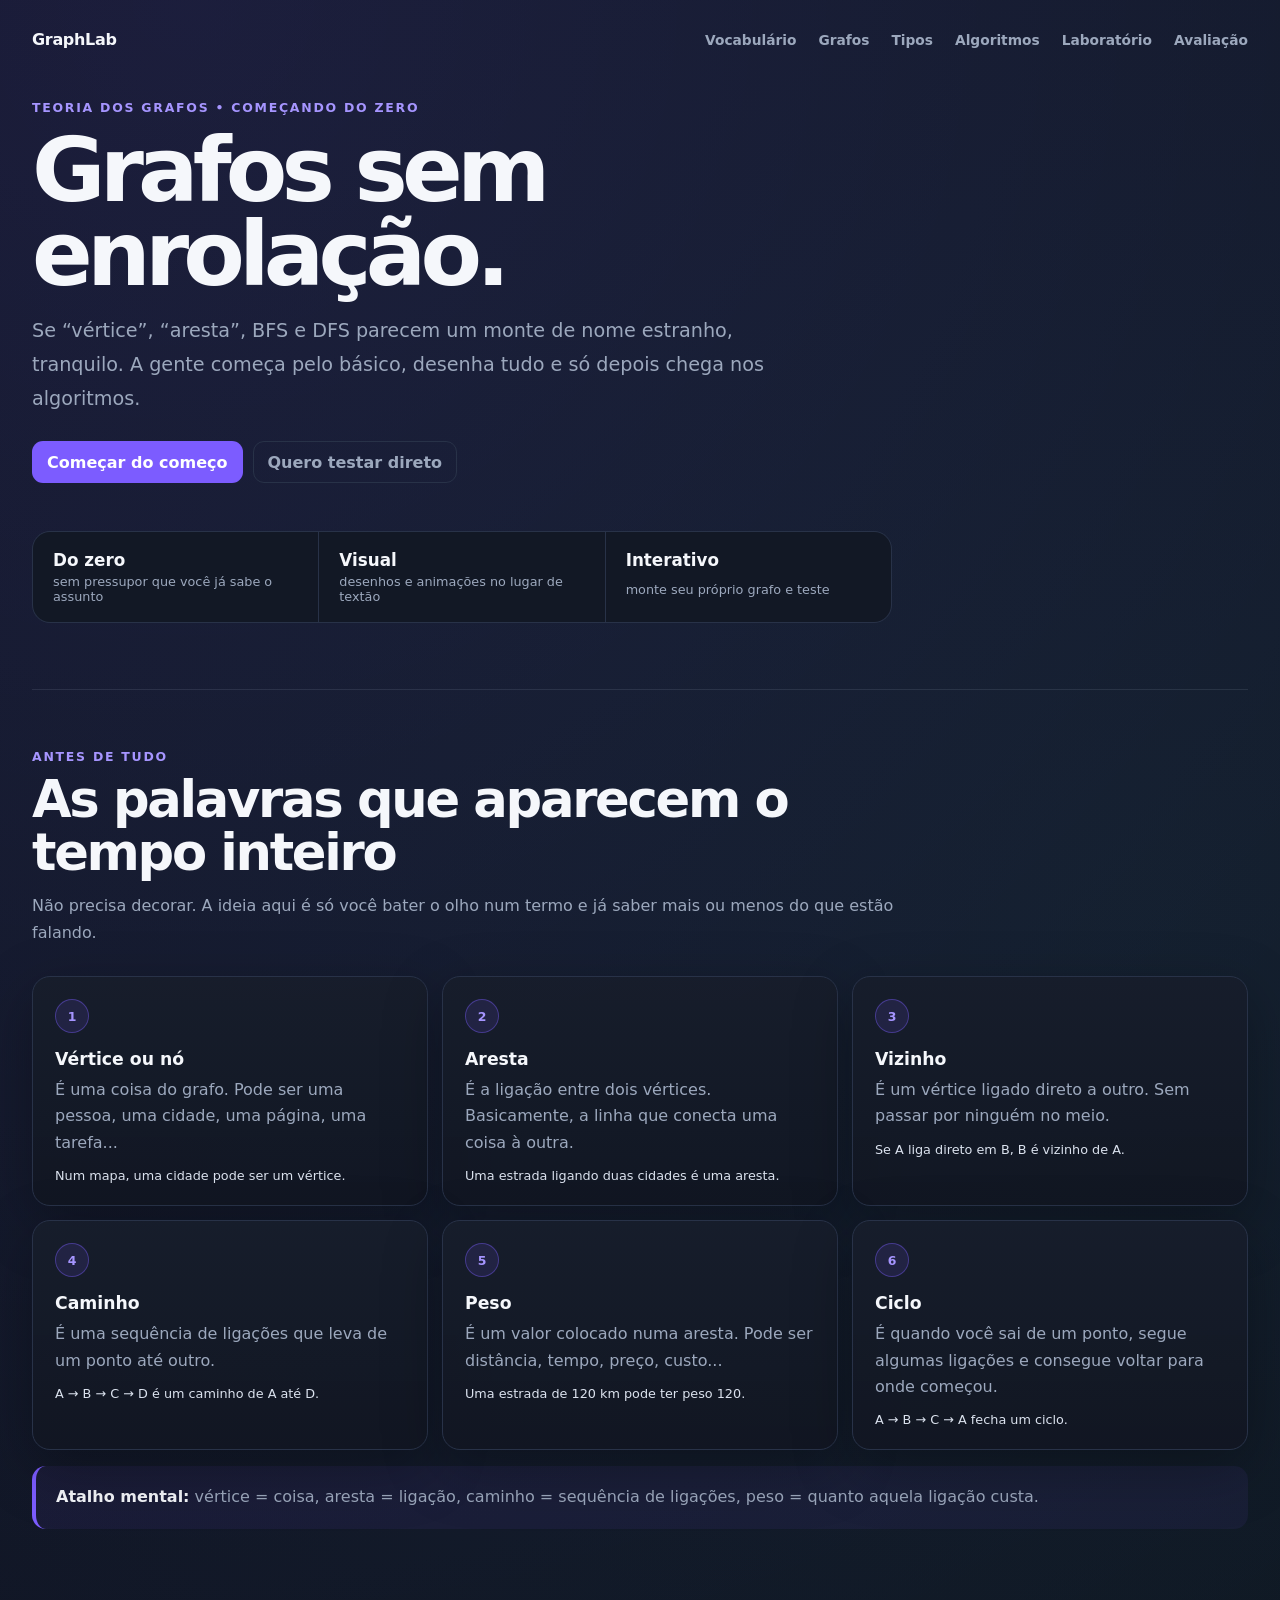
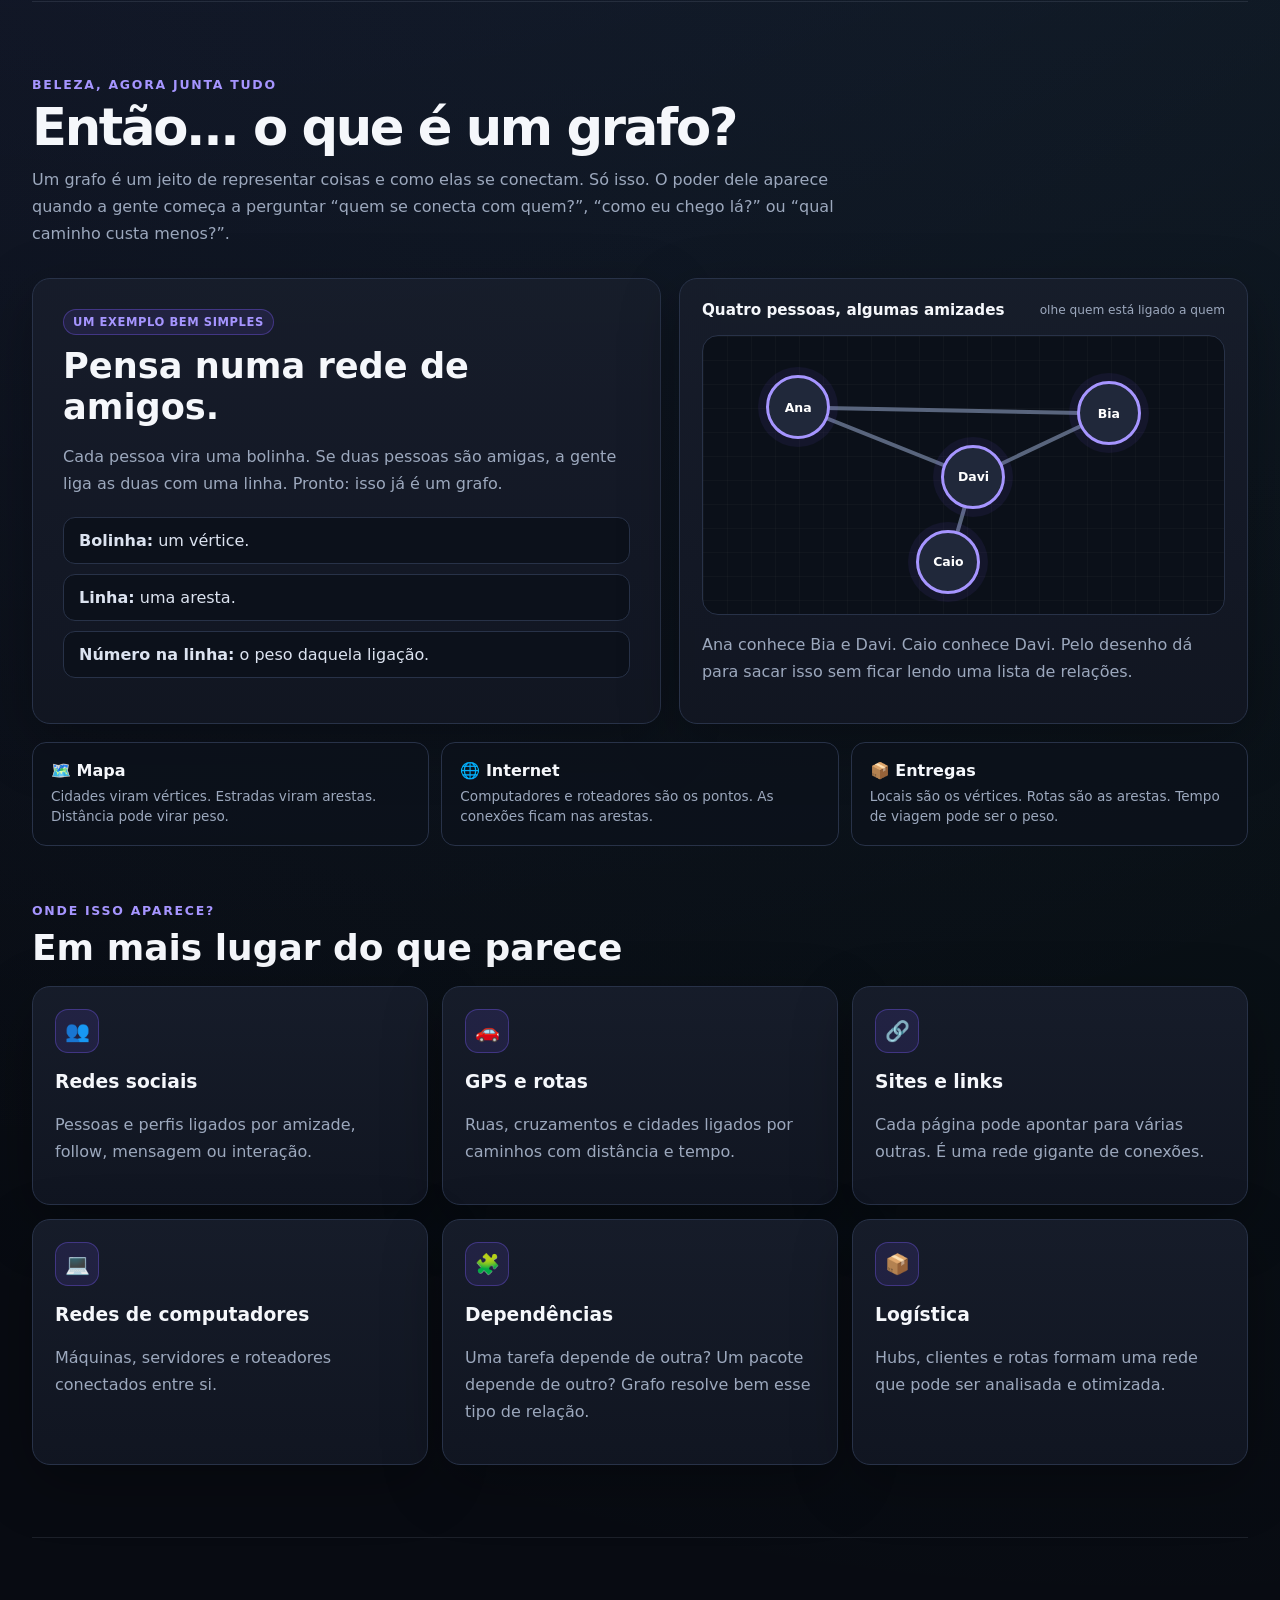
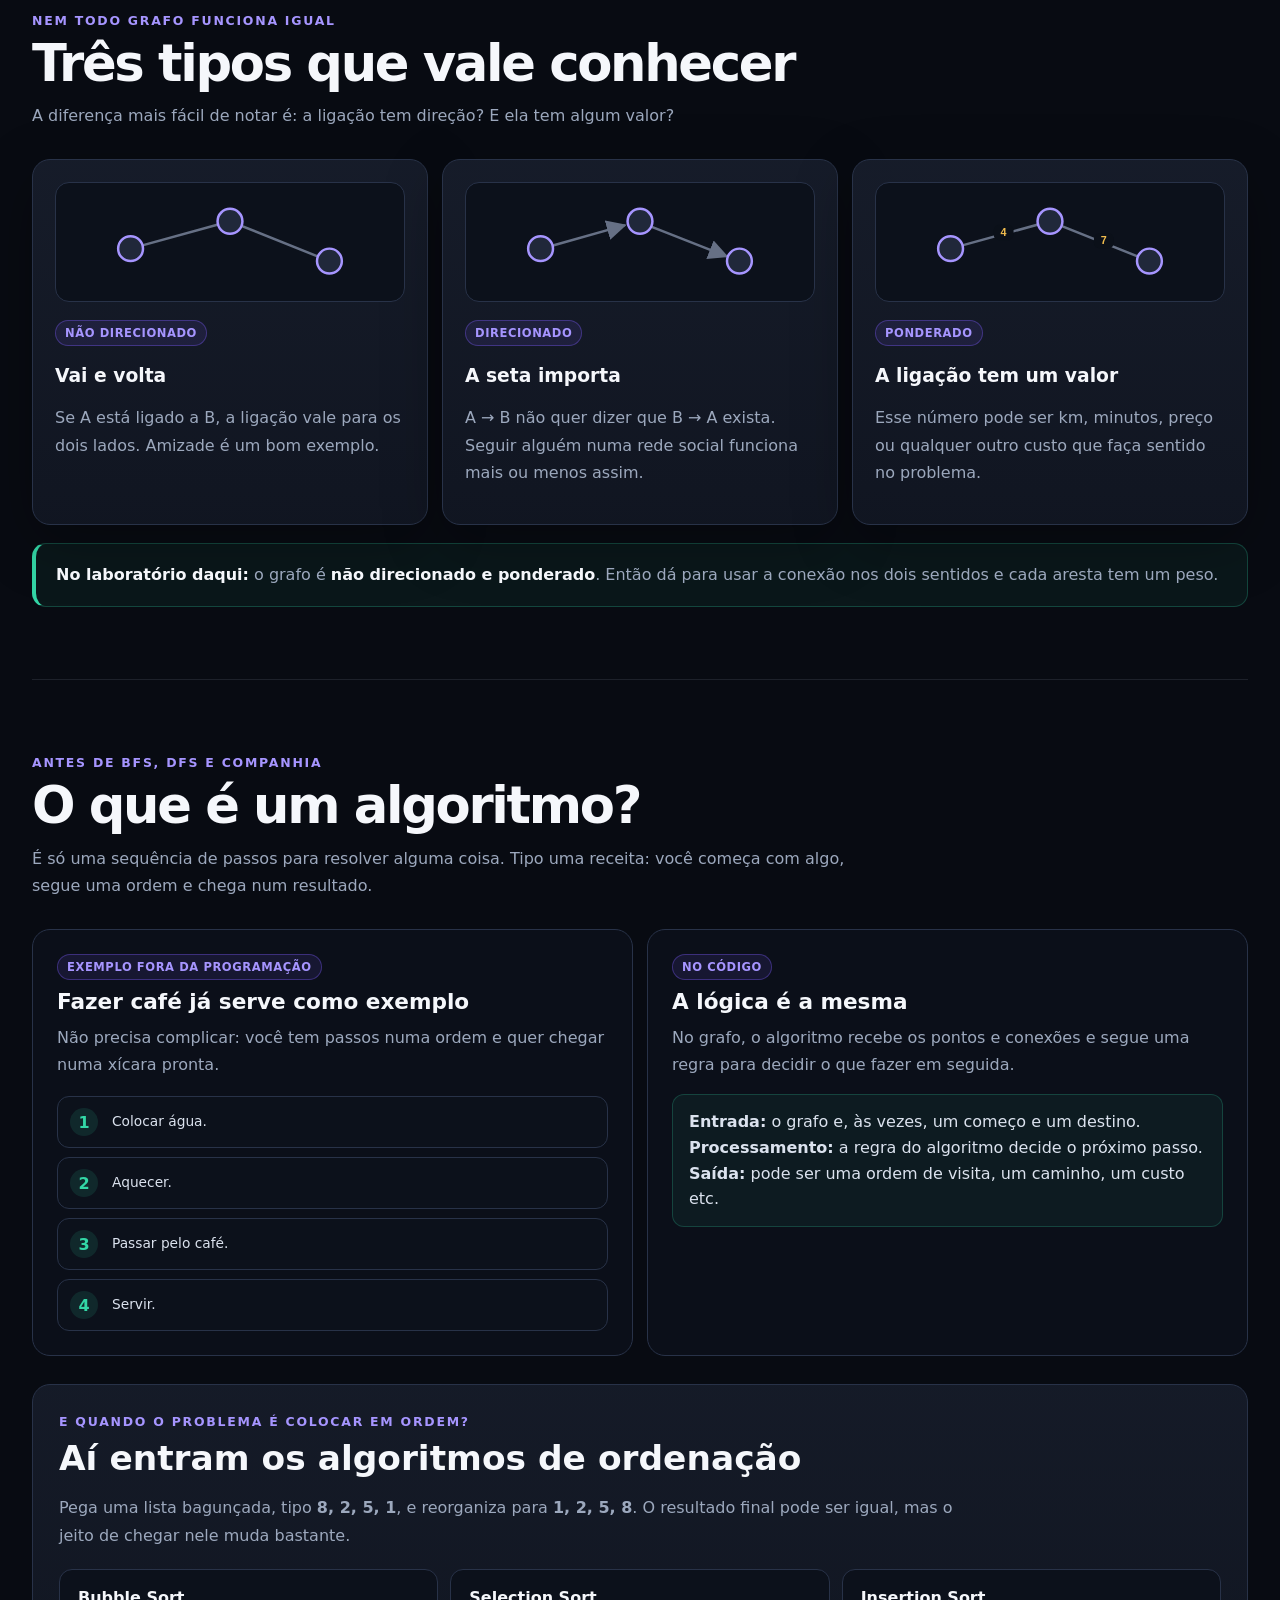
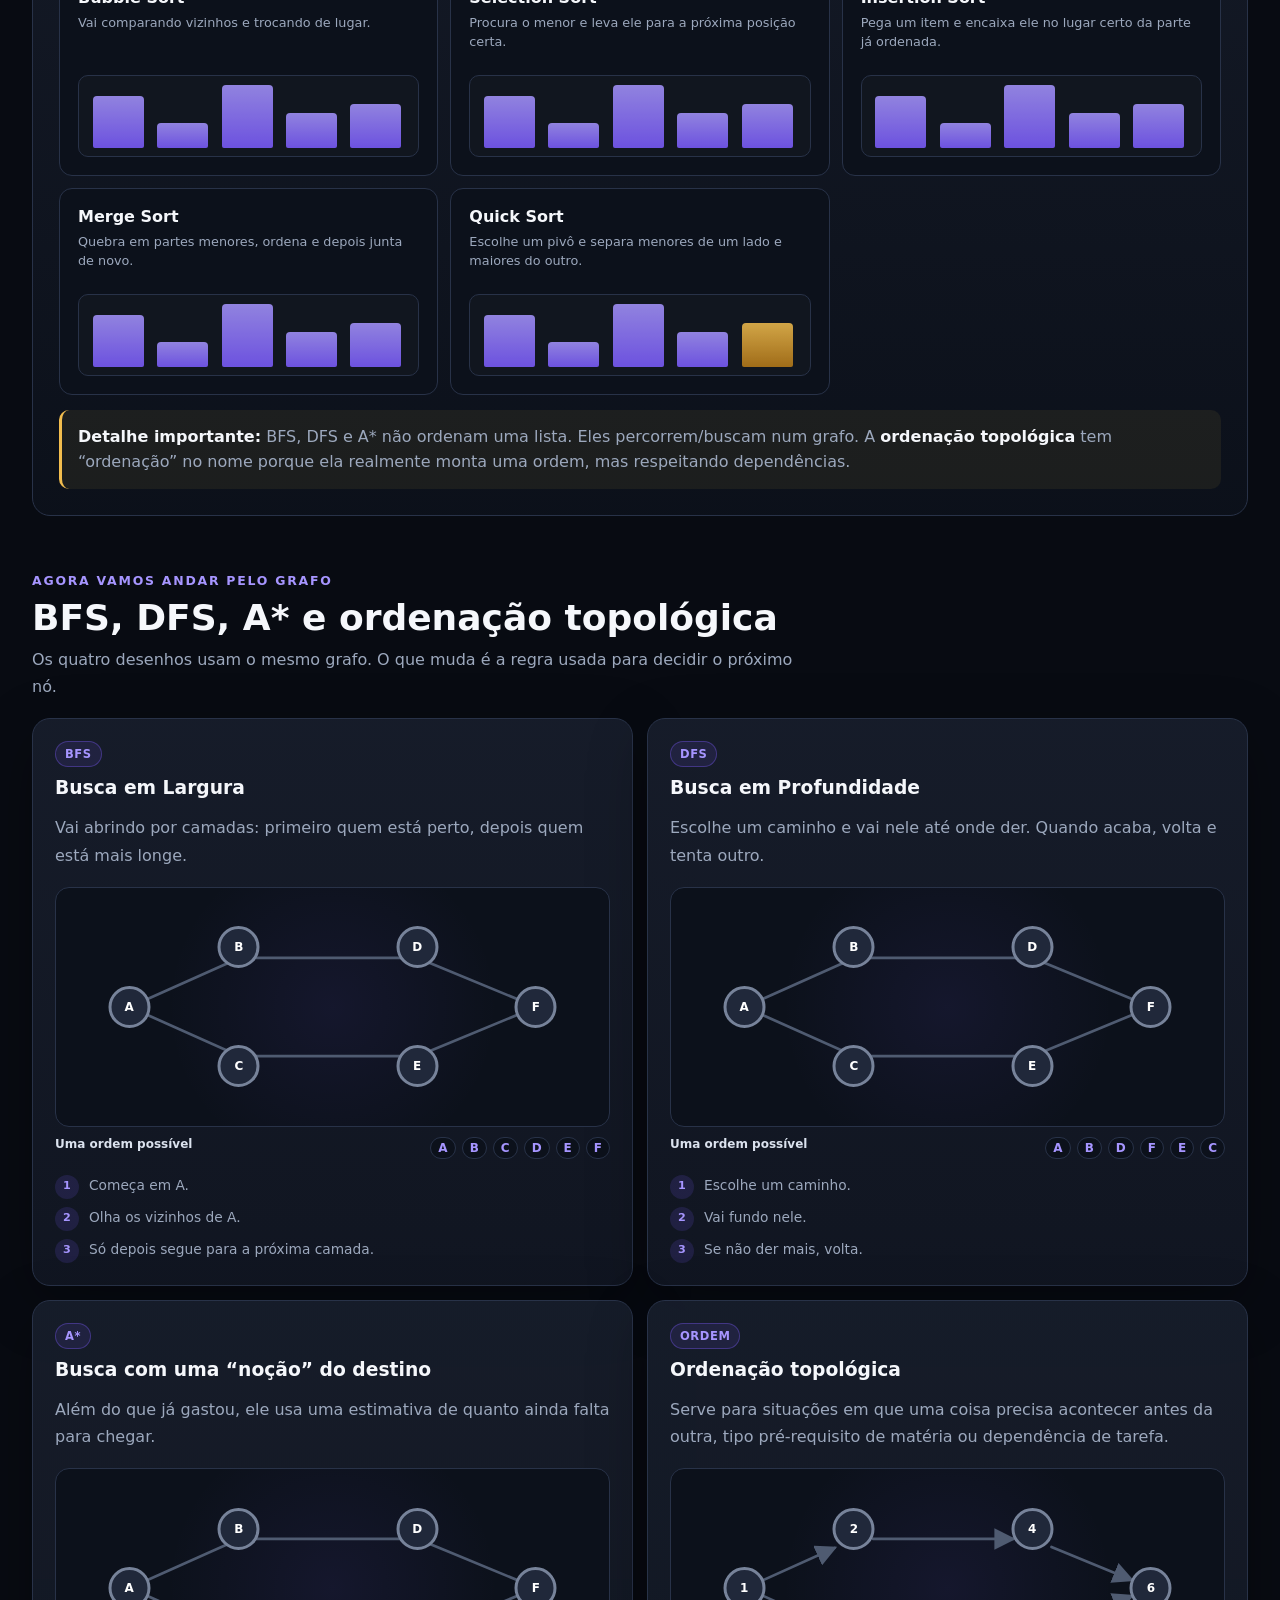
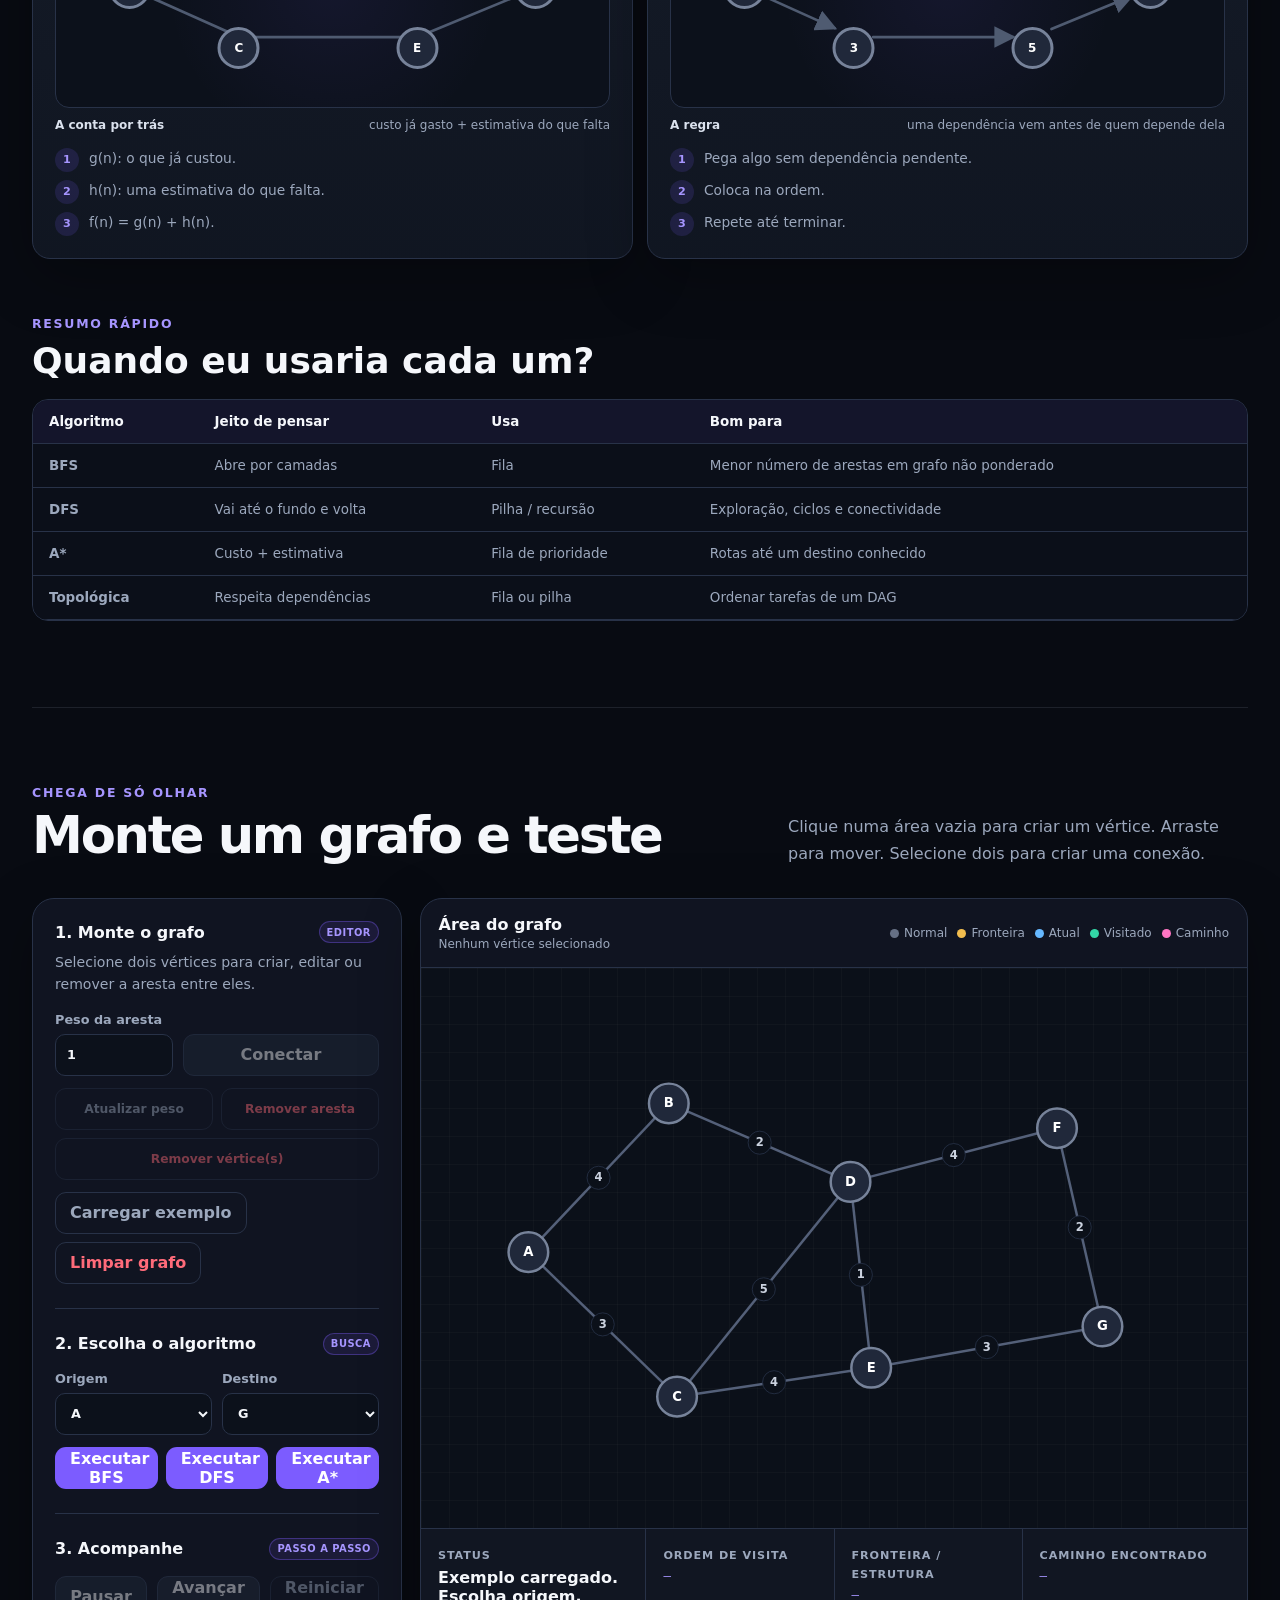
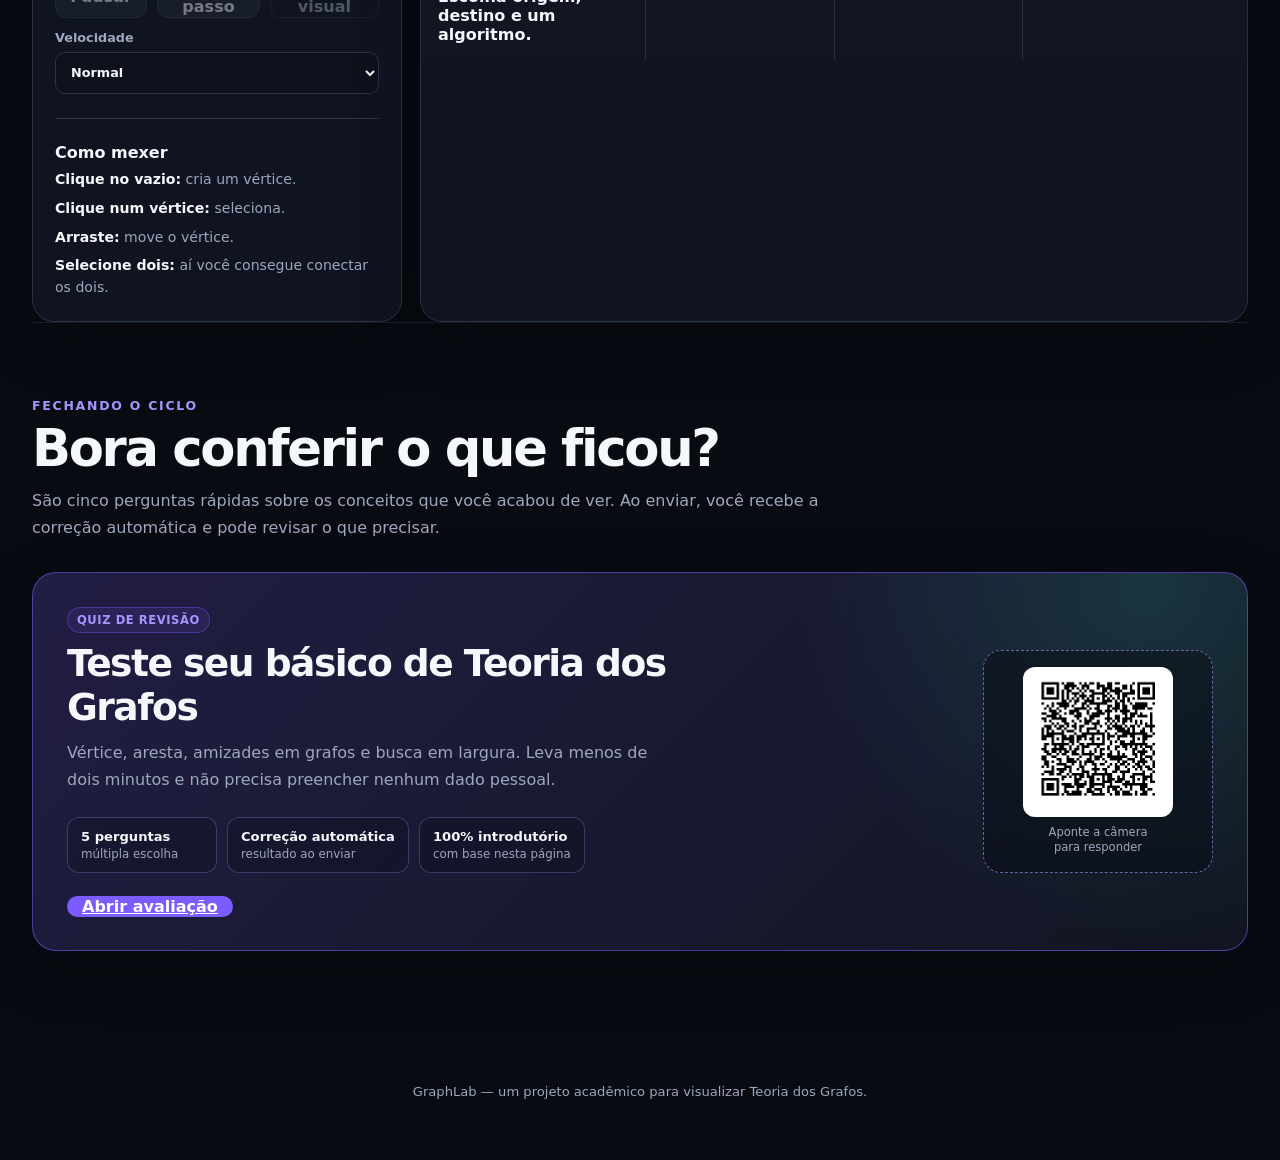
==== index.html @ b6c8cbe1 "feat: connect assessment to published Google Form" ====
<!DOCTYPE html>
<html lang="pt-BR">
<head>
  <meta charset="UTF-8" />
  <meta name="viewport" content="width=device-width, initial-scale=1.0" />
  <meta name="description" content="GraphLab: teoria dos grafos explicada do zero, com exemplos visuais, algoritmos animados e laboratório interativo." />
  <title>GraphLab — Teoria dos Grafos</title>
  <link rel="stylesheet" href="styles.css" />
  <link rel="stylesheet" href="learning.css" />
  <link rel="stylesheet" href="vocabulary.css" />
  <link rel="stylesheet" href="algorithm-basics.css" />
  <link rel="stylesheet" href="sorting.css" />
  <link rel="stylesheet" href="sorting-visuals.css" />
  <link rel="stylesheet" href="algorithm-demos.css" />
  <link rel="stylesheet" href="visual-fixes.css" />
</head>
<body>
  <header class="hero">
    <nav class="topbar" aria-label="Navegação principal">
      <a class="brand" href="#inicio">GraphLab</a>
      <div class="nav-links">
        <a href="#vocabulario">Vocabulário</a>
        <a href="#conceitos">Grafos</a>
        <a href="#tipos">Tipos</a>
        <a href="#algoritmos">Algoritmos</a>
        <a href="#laboratorio">Laboratório</a>
        <a href="#avaliacao">Avaliação</a>
      </div>
    </nav>

    <div id="inicio" class="hero-content">
      <span class="eyebrow">Teoria dos Grafos • começando do zero</span>
      <h1>Grafos sem enrolação.</h1>
      <p>
        Se “vértice”, “aresta”, BFS e DFS parecem um monte de nome estranho, tranquilo.
        A gente começa pelo básico, desenha tudo e só depois chega nos algoritmos.
      </p>
      <div class="hero-actions">
        <a class="button primary link-button" href="#vocabulario">Começar do começo</a>
        <a class="button ghost link-button" href="#laboratorio">Quero testar direto</a>
      </div>
      <div class="hero-stats" aria-label="Resumo do projeto">
        <div><strong>Do zero</strong><span>sem pressupor que você já sabe o assunto</span></div>
        <div><strong>Visual</strong><span>desenhos e animações no lugar de textão</span></div>
        <div><strong>Interativo</strong><span>monte seu próprio grafo e teste</span></div>
      </div>
    </div>
  </header>

  <main>
    <section id="vocabulario" class="content-section vocabulary-section">
      <div class="section-heading vocabulary-lead">
        <span class="eyebrow">Antes de tudo</span>
        <h2>As palavras que aparecem o tempo inteiro</h2>
        <p>Não precisa decorar. A ideia aqui é só você bater o olho num termo e já saber mais ou menos do que estão falando.</p>
      </div>

      <div class="vocabulary-grid">
        <article class="vocabulary-card"><span class="vocabulary-number">1</span><h3>Vértice ou nó</h3><p>É uma coisa do grafo. Pode ser uma pessoa, uma cidade, uma página, uma tarefa...</p><span class="vocabulary-example">Num mapa, uma cidade pode ser um vértice.</span></article>
        <article class="vocabulary-card"><span class="vocabulary-number">2</span><h3>Aresta</h3><p>É a ligação entre dois vértices. Basicamente, a linha que conecta uma coisa à outra.</p><span class="vocabulary-example">Uma estrada ligando duas cidades é uma aresta.</span></article>
        <article class="vocabulary-card"><span class="vocabulary-number">3</span><h3>Vizinho</h3><p>É um vértice ligado direto a outro. Sem passar por ninguém no meio.</p><span class="vocabulary-example">Se A liga direto em B, B é vizinho de A.</span></article>
        <article class="vocabulary-card"><span class="vocabulary-number">4</span><h3>Caminho</h3><p>É uma sequência de ligações que leva de um ponto até outro.</p><span class="vocabulary-example">A → B → C → D é um caminho de A até D.</span></article>
        <article class="vocabulary-card"><span class="vocabulary-number">5</span><h3>Peso</h3><p>É um valor colocado numa aresta. Pode ser distância, tempo, preço, custo...</p><span class="vocabulary-example">Uma estrada de 120 km pode ter peso 120.</span></article>
        <article class="vocabulary-card"><span class="vocabulary-number">6</span><h3>Ciclo</h3><p>É quando você sai de um ponto, segue algumas ligações e consegue voltar para onde começou.</p><span class="vocabulary-example">A → B → C → A fecha um ciclo.</span></article>
      </div>

      <div class="vocabulary-tip"><strong>Atalho mental:</strong> vértice = coisa, aresta = ligação, caminho = sequência de ligações, peso = quanto aquela ligação custa.</div>
    </section>

    <section id="conceitos" class="content-section">
      <div class="section-heading">
        <span class="eyebrow">Beleza, agora junta tudo</span>
        <h2>Então... o que é um grafo?</h2>
        <p>
          Um grafo é um jeito de representar coisas e como elas se conectam.
          Só isso. O poder dele aparece quando a gente começa a perguntar “quem se conecta com quem?”, “como eu chego lá?” ou “qual caminho custa menos?”.
        </p>
      </div>

      <div class="beginner-intro">
        <article class="beginner-copy">
          <span class="card-kicker">Um exemplo bem simples</span>
          <h3>Pensa numa rede de amigos.</h3>
          <p>Cada pessoa vira uma bolinha. Se duas pessoas são amigas, a gente liga as duas com uma linha. Pronto: isso já é um grafo.</p>
          <div class="simple-rule">
            <span><strong>Bolinha:</strong> um vértice.</span>
            <span><strong>Linha:</strong> uma aresta.</span>
            <span><strong>Número na linha:</strong> o peso daquela ligação.</span>
          </div>
        </article>

        <article class="visual-example">
          <div class="visual-title"><strong>Quatro pessoas, algumas amizades</strong><span>olhe quem está ligado a quem</span></div>
          <div class="mini-graph" aria-label="Exemplo visual de um grafo de amizades">
            <span class="mini-edge edge-ab"></span><span class="mini-edge edge-ad"></span><span class="mini-edge edge-bd"></span><span class="mini-edge edge-cd"></span>
            <span class="mini-node friend-a">Ana</span><span class="mini-node friend-b">Bia</span><span class="mini-node friend-c">Caio</span><span class="mini-node friend-d">Davi</span>
          </div>
          <p>Ana conhece Bia e Davi. Caio conhece Davi. Pelo desenho dá para sacar isso sem ficar lendo uma lista de relações.</p>
        </article>
      </div>

      <div class="analogy-strip">
        <article class="analogy-item"><strong>🗺️ Mapa</strong><span>Cidades viram vértices. Estradas viram arestas. Distância pode virar peso.</span></article>
        <article class="analogy-item"><strong>🌐 Internet</strong><span>Computadores e roteadores são os pontos. As conexões ficam nas arestas.</span></article>
        <article class="analogy-item"><strong>📦 Entregas</strong><span>Locais são os vértices. Rotas são as arestas. Tempo de viagem pode ser o peso.</span></article>
      </div>

      <div class="section-divider-title"><span class="eyebrow">Onde isso aparece?</span><h3>Em mais lugar do que parece</h3></div>
      <div class="real-examples-grid">
        <article class="real-example-card"><span class="example-icon">👥</span><h3>Redes sociais</h3><p>Pessoas e perfis ligados por amizade, follow, mensagem ou interação.</p></article>
        <article class="real-example-card"><span class="example-icon">🚗</span><h3>GPS e rotas</h3><p>Ruas, cruzamentos e cidades ligados por caminhos com distância e tempo.</p></article>
        <article class="real-example-card"><span class="example-icon">🔗</span><h3>Sites e links</h3><p>Cada página pode apontar para várias outras. É uma rede gigante de conexões.</p></article>
        <article class="real-example-card"><span class="example-icon">💻</span><h3>Redes de computadores</h3><p>Máquinas, servidores e roteadores conectados entre si.</p></article>
        <article class="real-example-card"><span class="example-icon">🧩</span><h3>Dependências</h3><p>Uma tarefa depende de outra? Um pacote depende de outro? Grafo resolve bem esse tipo de relação.</p></article>
        <article class="real-example-card"><span class="example-icon">📦</span><h3>Logística</h3><p>Hubs, clientes e rotas formam uma rede que pode ser analisada e otimizada.</p></article>
      </div>
    </section>

    <section id="tipos" class="content-section">
      <div class="section-heading">
        <span class="eyebrow">Nem todo grafo funciona igual</span>
        <h2>Três tipos que vale conhecer</h2>
        <p>A diferença mais fácil de notar é: a ligação tem direção? E ela tem algum valor?</p>
      </div>

      <div class="graph-types-grid">
        <article class="graph-type-card"><div class="type-visual" aria-hidden="true"><span class="type-line one"></span><span class="type-line two"></span><span class="type-dot one"></span><span class="type-dot two"></span><span class="type-dot three"></span></div><span class="card-kicker">Não direcionado</span><h3>Vai e volta</h3><p>Se A está ligado a B, a ligação vale para os dois lados. Amizade é um bom exemplo.</p></article>
        <article class="graph-type-card"><div class="type-visual" aria-hidden="true"><span class="type-line one type-arrow"></span><span class="type-line two type-arrow"></span><span class="type-dot one"></span><span class="type-dot two"></span><span class="type-dot three"></span></div><span class="card-kicker">Direcionado</span><h3>A seta importa</h3><p>A → B não quer dizer que B → A exista. Seguir alguém numa rede social funciona mais ou menos assim.</p></article>
        <article class="graph-type-card"><div class="type-visual" aria-hidden="true"><span class="type-line one weighted"></span><span class="type-line two weighted"></span><span class="type-dot one"></span><span class="type-dot two"></span><span class="type-dot three"></span></div><span class="card-kicker">Ponderado</span><h3>A ligação tem um valor</h3><p>Esse número pode ser km, minutos, preço ou qualquer outro custo que faça sentido no problema.</p></article>
      </div>

      <div class="beginner-tip"><strong>No laboratório daqui:</strong> o grafo é <strong>não direcionado e ponderado</strong>. Então dá para usar a conexão nos dois sentidos e cada aresta tem um peso.</div>
    </section>

    <section id="algoritmos" class="content-section algorithms-section">
      <div class="section-heading">
        <span class="eyebrow">Antes de BFS, DFS e companhia</span>
        <h2>O que é um algoritmo?</h2>
        <p>É só uma sequência de passos para resolver alguma coisa. Tipo uma receita: você começa com algo, segue uma ordem e chega num resultado.</p>
      </div>

      <div class="algorithm-foundation-grid">
        <article class="algorithm-foundation-card">
          <span class="card-kicker">Exemplo fora da programação</span><h3>Fazer café já serve como exemplo</h3><p>Não precisa complicar: você tem passos numa ordem e quer chegar numa xícara pronta.</p>
          <div class="recipe-steps"><div class="recipe-step"><b>1</b><span>Colocar água.</span></div><div class="recipe-step"><b>2</b><span>Aquecer.</span></div><div class="recipe-step"><b>3</b><span>Passar pelo café.</span></div><div class="recipe-step"><b>4</b><span>Servir.</span></div></div>
        </article>
        <article class="algorithm-foundation-card">
          <span class="card-kicker">No código</span><h3>A lógica é a mesma</h3><p>No grafo, o algoritmo recebe os pontos e conexões e segue uma regra para decidir o que fazer em seguida.</p>
          <div class="algorithm-definition"><strong>Entrada:</strong> o grafo e, às vezes, um começo e um destino.<br /><strong>Processamento:</strong> a regra do algoritmo decide o próximo passo.<br /><strong>Saída:</strong> pode ser uma ordem de visita, um caminho, um custo etc.</div>
        </article>
      </div>

      <div class="sorting-explainer">
        <span class="eyebrow">E quando o problema é colocar em ordem?</span>
        <h3>Aí entram os algoritmos de ordenação</h3>
        <p>Pega uma lista bagunçada, tipo <strong>8, 2, 5, 1</strong>, e reorganiza para <strong>1, 2, 5, 8</strong>. O resultado final pode ser igual, mas o jeito de chegar nele muda bastante.</p>
        <div class="sorting-grid">
          <article class="sorting-card"><strong>Bubble Sort</strong><span>Vai comparando vizinhos e trocando de lugar.</span><div class="sort-bars"><i></i><i></i><i></i><i></i><i></i></div></article>
          <article class="sorting-card"><strong>Selection Sort</strong><span>Procura o menor e leva ele para a próxima posição certa.</span><div class="sort-bars"><i></i><i></i><i></i><i></i><i></i></div></article>
          <article class="sorting-card"><strong>Insertion Sort</strong><span>Pega um item e encaixa ele no lugar certo da parte já ordenada.</span><div class="sort-bars"><i></i><i></i><i></i><i></i><i></i></div></article>
          <article class="sorting-card"><strong>Merge Sort</strong><span>Quebra em partes menores, ordena e depois junta de novo.</span><div class="sort-bars"><i></i><i></i><i></i><i></i><i></i></div></article>
          <article class="sorting-card"><strong>Quick Sort</strong><span>Escolhe um pivô e separa menores de um lado e maiores do outro.</span><div class="sort-bars"><i></i><i></i><i></i><i></i><i></i></div></article>
        </div>
        <div class="sorting-note"><strong>Detalhe importante:</strong> BFS, DFS e A* não ordenam uma lista. Eles percorrem/buscam num grafo. A <strong>ordenação topológica</strong> tem “ordenação” no nome porque ela realmente monta uma ordem, mas respeitando dependências.</div>
      </div>

      <div class="section-divider-title"><span class="eyebrow">Agora vamos andar pelo grafo</span><h3>BFS, DFS, A* e ordenação topológica</h3><p>Os quatro desenhos usam o mesmo grafo. O que muda é a regra usada para decidir o próximo nó.</p></div>

      <div class="algorithm-visual-grid">
        <article class="algorithm-visual-card">
          <span class="algorithm-badge">BFS</span><h3>Busca em Largura</h3><p>Vai abrindo por camadas: primeiro quem está perto, depois quem está mais longe.</p>
          <div class="algorithm-demo demo-bfs" aria-label="Animação da busca em largura"><div class="demo-stage"><span class="demo-line l1"></span><span class="demo-line l2"></span><span class="demo-line l3"></span><span class="demo-line l4"></span><span class="demo-line l5"></span><span class="demo-line l6"></span><span class="demo-node n1">A</span><span class="demo-node n2">B</span><span class="demo-node n3">C</span><span class="demo-node n4">D</span><span class="demo-node n5">E</span><span class="demo-node n6">F</span></div></div>
          <div class="demo-caption"><strong>Uma ordem possível</strong><div class="demo-order"><span>A</span><span>B</span><span>C</span><span>D</span><span>E</span><span>F</span></div></div>
          <ul class="algorithm-steps"><li><strong>1</strong><span>Começa em A.</span></li><li><strong>2</strong><span>Olha os vizinhos de A.</span></li><li><strong>3</strong><span>Só depois segue para a próxima camada.</span></li></ul>
        </article>

        <article class="algorithm-visual-card">
          <span class="algorithm-badge">DFS</span><h3>Busca em Profundidade</h3><p>Escolhe um caminho e vai nele até onde der. Quando acaba, volta e tenta outro.</p>
          <div class="algorithm-demo demo-dfs" aria-label="Animação da busca em profundidade"><div class="demo-stage"><span class="demo-line l1"></span><span class="demo-line l2"></span><span class="demo-line l3"></span><span class="demo-line l4"></span><span class="demo-line l5"></span><span class="demo-line l6"></span><span class="demo-node n1">A</span><span class="demo-node n2">B</span><span class="demo-node n3">C</span><span class="demo-node n4">D</span><span class="demo-node n5">E</span><span class="demo-node n6">F</span></div></div>
          <div class="demo-caption"><strong>Uma ordem possível</strong><div class="demo-order"><span>A</span><span>B</span><span>D</span><span>F</span><span>E</span><span>C</span></div></div>
          <ul class="algorithm-steps"><li><strong>1</strong><span>Escolhe um caminho.</span></li><li><strong>2</strong><span>Vai fundo nele.</span></li><li><strong>3</strong><span>Se não der mais, volta.</span></li></ul>
        </article>

        <article class="algorithm-visual-card">
          <span class="algorithm-badge">A*</span><h3>Busca com uma “noção” do destino</h3><p>Além do que já gastou, ele usa uma estimativa de quanto ainda falta para chegar.</p>
          <div class="algorithm-demo demo-astar" aria-label="Animação simplificada do A estrela"><div class="demo-stage"><span class="demo-line l1"></span><span class="demo-line l2"></span><span class="demo-line l3"></span><span class="demo-line l4"></span><span class="demo-line l5"></span><span class="demo-line l6"></span><span class="demo-node n1">A</span><span class="demo-node n2">B</span><span class="demo-node n3">C</span><span class="demo-node n4">D</span><span class="demo-node n5">E</span><span class="demo-node n6">F</span></div></div>
          <div class="demo-caption"><strong>A conta por trás</strong><span>custo já gasto + estimativa do que falta</span></div>
          <ul class="algorithm-steps"><li><strong>1</strong><span>g(n): o que já custou.</span></li><li><strong>2</strong><span>h(n): uma estimativa do que falta.</span></li><li><strong>3</strong><span>f(n) = g(n) + h(n).</span></li></ul>
        </article>

        <article class="algorithm-visual-card">
          <span class="algorithm-badge">Ordem</span><h3>Ordenação topológica</h3><p>Serve para situações em que uma coisa precisa acontecer antes da outra, tipo pré-requisito de matéria ou dependência de tarefa.</p>
          <div class="algorithm-demo demo-topological" aria-label="Animação conceitual de uma ordenação topológica"><div class="demo-stage"><span class="demo-line l1 type-arrow"></span><span class="demo-line l2 type-arrow"></span><span class="demo-line l3 type-arrow"></span><span class="demo-line l4 type-arrow"></span><span class="demo-line l5 type-arrow"></span><span class="demo-line l6 type-arrow"></span><span class="demo-node n1">1</span><span class="demo-node n2">2</span><span class="demo-node n3">3</span><span class="demo-node n4">4</span><span class="demo-node n5">5</span><span class="demo-node n6">6</span></div></div>
          <div class="demo-caption"><strong>A regra</strong><span>uma dependência vem antes de quem depende dela</span></div>
          <ul class="algorithm-steps"><li><strong>1</strong><span>Pega algo sem dependência pendente.</span></li><li><strong>2</strong><span>Coloca na ordem.</span></li><li><strong>3</strong><span>Repete até terminar.</span></li></ul>
        </article>
      </div>

      <div class="section-divider-title"><span class="eyebrow">Resumo rápido</span><h3>Quando eu usaria cada um?</h3></div>
      <div class="comparison-table-wrap"><table class="comparison-table"><thead><tr><th>Algoritmo</th><th>Jeito de pensar</th><th>Usa</th><th>Bom para</th></tr></thead><tbody><tr><td><strong>BFS</strong></td><td>Abre por camadas</td><td>Fila</td><td>Menor número de arestas em grafo não ponderado</td></tr><tr><td><strong>DFS</strong></td><td>Vai até o fundo e volta</td><td>Pilha / recursão</td><td>Exploração, ciclos e conectividade</td></tr><tr><td><strong>A*</strong></td><td>Custo + estimativa</td><td>Fila de prioridade</td><td>Rotas até um destino conhecido</td></tr><tr><td><strong>Topológica</strong></td><td>Respeita dependências</td><td>Fila ou pilha</td><td>Ordenar tarefas de um DAG</td></tr></tbody></table></div>
    </section>

    <section id="laboratorio" class="lab-section">
      <div class="lab-heading"><div><span class="eyebrow">Chega de só olhar</span><h2>Monte um grafo e teste</h2></div><p>Clique numa área vazia para criar um vértice. Arraste para mover. Selecione dois para criar uma conexão.</p></div>
      <div class="layout">
        <aside class="panel controls-panel">
          <section><div class="section-title-row"><h2>1. Monte o grafo</h2><span class="step-chip">Editor</span></div><p class="hint">Selecione dois vértices para criar, editar ou remover a aresta entre eles.</p><div class="control-grid"><label>Peso da aresta<input id="edgeWeight" type="number" min="1" step="1" value="1" /></label><button id="connectBtn" class="button secondary">Conectar</button></div><div class="button-row compact-actions"><button id="updateWeightBtn" class="button ghost">Atualizar peso</button><button id="removeEdgeBtn" class="button ghost danger">Remover aresta</button><button id="removeNodesBtn" class="button ghost danger">Remover vértice(s)</button></div><div class="button-row"><button id="exampleBtn" class="button ghost">Carregar exemplo</button><button id="clearBtn" class="button danger ghost">Limpar grafo</button></div></section>
          <section><div class="section-title-row"><h2>2. Escolha o algoritmo</h2><span class="step-chip">Busca</span></div><div class="select-grid"><label>Origem<select id="startNode"></select></label><label>Destino<select id="targetNode"></select></label></div><div class="algorithm-buttons"><button class="button primary" data-algorithm="bfs">Executar BFS</button><button class="button primary" data-algorithm="dfs">Executar DFS</button><button class="button primary" data-algorithm="astar">Executar A*</button></div></section>
          <section><div class="section-title-row"><h2>3. Acompanhe</h2><span class="step-chip">Passo a passo</span></div><div class="playback-grid"><button id="pauseBtn" class="button secondary" disabled>Pausar</button><button id="stepBtn" class="button secondary" disabled>Avançar passo</button><button id="resetVisualizationBtn" class="button ghost" disabled>Reiniciar visual</button></div><label class="speed-control">Velocidade<select id="speedSelect"><option value="900">Lenta</option><option value="520" selected>Normal</option><option value="260">Rápida</option></select></label></section>
          <section class="interaction-help"><h2>Como mexer</h2><p><strong>Clique no vazio:</strong> cria um vértice.</p><p><strong>Clique num vértice:</strong> seleciona.</p><p><strong>Arraste:</strong> move o vértice.</p><p><strong>Selecione dois:</strong> aí você consegue conectar os dois.</p></section>
        </aside>

        <section class="workspace" aria-label="Laboratório de grafos">
          <div class="workspace-toolbar"><div><strong>Área do grafo</strong><span id="selectionText">Nenhum vértice selecionado</span></div><div class="legend" aria-label="Legenda"><span><i class="dot default"></i>Normal</span><span><i class="dot frontier"></i>Fronteira</span><span><i class="dot current"></i>Atual</span><span><i class="dot visited"></i>Visitado</span><span><i class="dot path"></i>Caminho</span></div></div>
          <svg id="graphCanvas" viewBox="0 0 1000 650" role="img" aria-label="Editor visual de grafos"></svg>
          <div class="result-panel"><div><span class="result-label">Status</span><strong id="statusText" aria-live="polite">Exemplo carregado. Escolha origem, destino e um algoritmo.</strong></div><div><span class="result-label">Ordem de visita</span><code id="visitOrder">—</code></div><div><span class="result-label">Fronteira / estrutura</span><code id="frontierResult">—</code></div><div><span class="result-label">Caminho encontrado</span><code id="pathResult">—</code></div></div>
        </section>
      </div>
    </section>

    <section id="avaliacao" class="content-section assessment-section" aria-labelledby="assessment-title">
      <div class="section-heading">
        <span class="eyebrow">Fechando o ciclo</span>
        <h2 id="assessment-title">Bora conferir o que ficou?</h2>
        <p>São cinco perguntas rápidas sobre os conceitos que você acabou de ver. Ao enviar, você recebe a correção automática e pode revisar o que precisar.</p>
      </div>

      <article class="assessment-card">
        <div class="assessment-copy">
          <span class="card-kicker">Quiz de revisão</span>
          <h3>Teste seu básico de Teoria dos Grafos</h3>
          <p>Vértice, aresta, amizades em grafos e busca em largura. Leva menos de dois minutos e não precisa preencher nenhum dado pessoal.</p>
          <ul class="assessment-details" aria-label="Detalhes da avaliação">
            <li><strong>5 perguntas</strong><span>múltipla escolha</span></li>
            <li><strong>Correção automática</strong><span>resultado ao enviar</span></li>
            <li><strong>100% introdutório</strong><span>com base nesta página</span></li>
          </ul>
          <a class="button primary assessment-button" href="https://docs.google.com/forms/d/e/1FAIpQLSdKzO21_4-qKIzz4f32jUMu-4fLdw8ZWQ9qbJLzUZgPyhsYmw/viewform?usp=publish-editor" target="_blank" rel="noopener noreferrer">Abrir avaliação</a>
        </div>
        <a class="assessment-qr" href="https://docs.google.com/forms/d/e/1FAIpQLSdKzO21_4-qKIzz4f32jUMu-4fLdw8ZWQ9qbJLzUZgPyhsYmw/viewform?usp=publish-editor" target="_blank" rel="noopener noreferrer" aria-label="Abrir avaliação do GraphLab pelo QR Code">
          <img src="assets/graphlab-quiz-qr.svg" width="150" height="150" alt="QR Code para abrir a avaliação GraphLab" />
          <small>Aponte a câmera<br />para responder</small>
        </a>
      </article>
    </section>
  </main>

  <footer><p>GraphLab — um projeto acadêmico para visualizar Teoria dos Grafos.</p></footer>
  <script src="script.js"></script>
</body>
</html>
---- styles.css ----
:root {
  color-scheme: dark;
  --bg: #080b12;
  --surface: #111622;
  --surface-2: #171d2b;
  --surface-3: #0c111b;
  --border: #283248;
  --text: #f5f7fb;
  --muted: #9ca8bd;
  --primary: #7c5cff;
  --primary-2: #a695ff;
  --accent: #33d6a6;
  --warning: #f2bd4e;
  --danger: #ff6b7a;
  --path: #ff75c3;
  --current: #66b8ff;
  --shadow: 0 18px 60px rgba(0, 0, 0, 0.28);
}

* {
  box-sizing: border-box;
}

html {
  scroll-behavior: smooth;
}

body {
  margin: 0;
  min-height: 100vh;
  font-family: Inter, ui-sans-serif, system-ui, -apple-system, BlinkMacSystemFont, "Segoe UI", sans-serif;
  background:
    radial-gradient(circle at 15% 0%, rgba(124, 92, 255, 0.16), transparent 30%),
    radial-gradient(circle at 90% 10%, rgba(51, 214, 166, 0.08), transparent 28%),
    var(--bg);
  color: var(--text);
}

button,
input,
select {
  font: inherit;
}

button,
a {
  -webkit-tap-highlight-color: transparent;
}

button {
  cursor: pointer;
}

a {
  color: inherit;
}

.hero {
  max-width: 1500px;
  margin: 0 auto;
  padding: 24px 32px 66px;
}

.topbar {
  display: flex;
  justify-content: space-between;
  align-items: center;
  gap: 20px;
  padding: 6px 0 48px;
}

.brand {
  color: var(--text);
  font-size: 1rem;
  font-weight: 900;
  letter-spacing: -0.02em;
  text-decoration: none;
}

.nav-links {
  display: flex;
  gap: 22px;
  color: var(--muted);
  font-size: 0.86rem;
  font-weight: 700;
}

.nav-links a {
  text-decoration: none;
}

.nav-links a:hover {
  color: var(--text);
}

.hero-content {
  max-width: 980px;
}

.hero h1 {
  max-width: 950px;
  margin: 12px 0 18px;
  font-size: clamp(3rem, 7vw, 6.9rem);
  line-height: 0.94;
  letter-spacing: -0.065em;
}

.hero-content > p {
  max-width: 790px;
  margin: 0;
  color: var(--muted);
  font-size: clamp(1rem, 2vw, 1.2rem);
  line-height: 1.75;
}

.eyebrow {
  color: var(--primary-2);
  font-size: 0.78rem;
  font-weight: 800;
  letter-spacing: 0.14em;
  text-transform: uppercase;
}

.hero-actions {
  display: flex;
  flex-wrap: wrap;
  gap: 10px;
  margin-top: 26px;
}

.link-button {
  display: inline-flex;
  align-items: center;
  justify-content: center;
  text-decoration: none;
}

.hero-stats {
  display: grid;
  grid-template-columns: repeat(3, minmax(0, 1fr));
  gap: 1px;
  max-width: 860px;
  margin-top: 48px;
  overflow: hidden;
  border: 1px solid var(--border);
  border-radius: 18px;
  background: var(--border);
}

.hero-stats > div {
  display: grid;
  gap: 4px;
  padding: 18px 20px;
  background: rgba(17, 22, 34, 0.92);
}

.hero-stats strong {
  font-size: 1.05rem;
}

.hero-stats span {
  color: var(--muted);
  font-size: 0.8rem;
}

.content-section,
.lab-section {
  width: min(1436px, calc(100% - 64px));
  margin: 0 auto;
}

.content-section {
  padding: 72px 0;
  border-top: 1px solid rgba(156, 168, 189, 0.14);
}

.section-heading {
  max-width: 820px;
  margin-bottom: 30px;
}

.section-heading h2,
.lab-heading h2,
.usage-panel h2 {
  margin: 8px 0 12px;
  font-size: clamp(2rem, 4vw, 3.5rem);
  line-height: 1.04;
  letter-spacing: -0.045em;
}

.section-heading p,
.lab-heading p,
.usage-panel p {
  margin: 0;
  color: var(--muted);
  line-height: 1.7;
}

.theory-grid,
.algorithm-theory-grid {
  display: grid;
  grid-template-columns: repeat(3, minmax(0, 1fr));
  gap: 14px;
}

.info-card,
.algorithm-card {
  border: 1px solid var(--border);
  border-radius: 18px;
  background: linear-gradient(180deg, rgba(23, 29, 43, 0.93), rgba(17, 22, 34, 0.95));
  box-shadow: var(--shadow);
}

.info-card {
  min-height: 220px;
  padding: 24px;
}

.info-card h3,
.algorithm-card h3 {
  margin: 9px 0 10px;
  font-size: 1.25rem;
}

.info-card p,
.algorithm-card p {
  margin: 0;
  color: var(--muted);
  line-height: 1.65;
}

.card-kicker,
.algorithm-badge,
.step-chip {
  display: inline-flex;
  align-items: center;
  min-height: 26px;
  padding: 0 9px;
  border: 1px solid rgba(124, 92, 255, 0.36);
  border-radius: 999px;
  background: rgba(124, 92, 255, 0.11);
  color: var(--primary-2);
  font-size: 0.72rem;
  font-weight: 900;
  letter-spacing: 0.05em;
  text-transform: uppercase;
}

.usage-panel {
  display: grid;
  grid-template-columns: 0.8fr 1.2fr;
  gap: 32px;
  align-items: start;
  margin-top: 14px;
  padding: 30px;
  border: 1px solid var(--border);
  border-radius: 18px;
  background: rgba(12, 17, 27, 0.78);
}

.usage-list {
  display: grid;
  grid-template-columns: 1fr 1fr;
  gap: 10px;
}

.usage-list span {
  padding: 13px 15px;
  border: 1px solid var(--border);
  border-radius: 12px;
  background: var(--surface);
  color: #d8deea;
  font-size: 0.88rem;
}

.concept-note {
  display: flex;
  gap: 10px;
  margin-top: 14px;
  padding: 17px 20px;
  border-left: 3px solid var(--accent);
  border-radius: 12px;
  background: rgba(51, 214, 166, 0.07);
  color: var(--muted);
  line-height: 1.6;
}

.concept-note strong {
  color: var(--text);
}

.algorithms-section {
  padding-bottom: 86px;
}

.algorithm-card {
  position: relative;
  min-height: 290px;
  padding: 24px;
  overflow: hidden;
}

.algorithm-card.featured::after {
  content: "";
  position: absolute;
  width: 220px;
  height: 220px;
  right: -90px;
  bottom: -110px;
  border-radius: 50%;
  background: rgba(124, 92, 255, 0.13);
  filter: blur(4px);
}

.algorithm-card .formula {
  margin-top: 22px;
  padding: 11px 12px;
  border: 1px solid var(--border);
  border-radius: 10px;
  background: var(--surface-3);
  color: #dce3f0;
  font-size: 0.87rem;
}

.algorithm-card small {
  display: block;
  margin-top: 12px;
  color: var(--muted);
  line-height: 1.55;
}

.lab-section {
  padding: 74px 0 0;
  border-top: 1px solid rgba(156, 168, 189, 0.14);
}

.lab-heading {
  display: flex;
  justify-content: space-between;
  gap: 30px;
  align-items: end;
  margin-bottom: 24px;
}

.lab-heading > p {
  max-width: 460px;
  padding-bottom: 7px;
}

.layout {
  display: grid;
  grid-template-columns: minmax(300px, 370px) 1fr;
  gap: 18px;
}

.panel,
.workspace {
  border: 1px solid var(--border);
  border-radius: 22px;
  background: rgba(17, 22, 34, 0.94);
  box-shadow: var(--shadow);
  backdrop-filter: blur(14px);
}

.controls-panel {
  padding: 22px;
  align-self: start;
}

.controls-panel section + section {
  margin-top: 24px;
  padding-top: 24px;
  border-top: 1px solid var(--border);
}

.section-title-row {
  display: flex;
  justify-content: space-between;
  align-items: center;
  gap: 10px;
}

.controls-panel h2 {
  margin: 0;
  font-size: 1rem;
}

.step-chip {
  min-height: 22px;
  padding: 0 7px;
  font-size: 0.62rem;
}

.hint,
.interaction-help p {
  color: var(--muted);
  line-height: 1.55;
  font-size: 0.88rem;
}

.hint {
  margin: 9px 0 0;
}

.interaction-help p {
  margin: 7px 0 0;
}

.interaction-help strong {
  color: var(--text);
}

.control-grid,
.select-grid,
.playback-grid {
  display: grid;
  grid-template-columns: 1fr 1fr;
  gap: 10px;
  margin-top: 16px;
}

.control-grid {
  grid-template-columns: 0.75fr 1.25fr;
  align-items: end;
}

.playback-grid {
  grid-template-columns: repeat(3, 1fr);
}

label {
  display: grid;
  gap: 7px;
  color: var(--muted);
  font-size: 0.8rem;
  font-weight: 700;
}

.speed-control {
  margin-top: 12px;
}

input,
select {
  width: 100%;
  min-height: 42px;
  padding: 0 11px;
  border: 1px solid var(--border);
  border-radius: 10px;
  background: var(--surface-3);
  color: var(--text);
  outline: none;
}

input:focus,
select:focus,
.node-group:focus-visible .node-circle {
  border-color: var(--primary);
  outline: none;
  box-shadow: 0 0 0 3px rgba(124, 92, 255, 0.14);
}

.button-row,
.algorithm-buttons {
  display: flex;
  flex-wrap: wrap;
  gap: 8px;
  margin-top: 12px;
}

.compact-actions .button {
  flex: 1 1 120px;
  padding: 0 10px;
  font-size: 0.77rem;
}

.algorithm-buttons .button {
  flex: 1;
  min-width: 92px;
}

.button {
  min-height: 42px;
  padding: 0 14px;
  border: 1px solid transparent;
  border-radius: 11px;
  font-weight: 800;
  transition: transform 140ms ease, border-color 140ms ease, background 140ms ease;
}

.button:hover {
  transform: translateY(-1px);
}

.button:disabled {
  cursor: not-allowed;
  opacity: 0.45;
  transform: none;
}

.button.primary {
  background: var(--primary);
  color: white;
}

.button.primary:hover {
  background: var(--primary-2);
}

.button.secondary {
  background: #20283a;
  border-color: #34415b;
  color: var(--text);
}

.button.ghost {
  background: transparent;
  border-color: var(--border);
  color: var(--muted);
}

.button.danger {
  color: var(--danger);
}

.workspace {
  overflow: hidden;
}

.workspace-toolbar {
  display: flex;
  justify-content: space-between;
  gap: 18px;
  align-items: center;
  padding: 16px 18px;
  border-bottom: 1px solid var(--border);
}

.workspace-toolbar > div:first-child {
  display: grid;
  gap: 3px;
}

.workspace-toolbar span {
  color: var(--muted);
  font-size: 0.75rem;
}

.legend {
  display: flex;
  flex-wrap: wrap;
  justify-content: flex-end;
  gap: 10px;
}

.legend span {
  display: flex;
  align-items: center;
  gap: 5px;
}

.dot {
  width: 9px;
  height: 9px;
  border-radius: 50%;
  background: #667085;
}

.dot.frontier { background: var(--warning); }
.dot.current { background: var(--current); }
.dot.visited { background: var(--accent); }
.dot.path { background: var(--path); }

#graphCanvas {
  display: block;
  width: 100%;
  min-height: 560px;
  background:
    linear-gradient(rgba(255, 255, 255, 0.025) 1px, transparent 1px),
    linear-gradient(90deg, rgba(255, 255, 255, 0.025) 1px, transparent 1px),
    #0b1019;
  background-size: 28px 28px;
  touch-action: none;
  user-select: none;
}

.edge-group {
  cursor: default;
}

.edge-line {
  stroke: #546079;
  stroke-width: 3;
  transition: stroke 160ms ease, stroke-width 160ms ease;
}

.edge-line.path-edge {
  stroke: var(--path);
  stroke-width: 6;
}

.edge-weight-bg {
  fill: #0b1019;
  stroke: var(--border);
}

.edge-weight {
  fill: #cbd2df;
  font-size: 14px;
  font-weight: 800;
  text-anchor: middle;
  dominant-baseline: middle;
}

.node-group {
  cursor: grab;
  outline: none;
}

.node-group.dragging {
  cursor: grabbing;
}

.node-circle {
  fill: #20283a;
  stroke: #77839a;
  stroke-width: 3;
  transition: fill 160ms ease, stroke 160ms ease, stroke-width 160ms ease;
}

.node-group:hover .node-circle {
  stroke: var(--primary-2);
}

.node-group.selected .node-circle {
  fill: rgba(124, 92, 255, 0.34);
  stroke: var(--primary-2);
  stroke-width: 5;
}

.node-group.frontier .node-circle {
  fill: rgba(242, 189, 78, 0.32);
  stroke: var(--warning);
}

.node-group.visited .node-circle {
  fill: rgba(51, 214, 166, 0.3);
  stroke: var(--accent);
}

.node-group.current .node-circle {
  fill: rgba(102, 184, 255, 0.33);
  stroke: var(--current);
  stroke-width: 5;
}

.node-group.path .node-circle {
  fill: rgba(255, 117, 195, 0.32);
  stroke: var(--path);
  stroke-width: 5;
}

.node-label {
  fill: white;
  font-size: 16px;
  font-weight: 900;
  pointer-events: none;
  text-anchor: middle;
  dominant-baseline: middle;
}

.result-panel {
  display: grid;
  grid-template-columns: 1.2fr 1fr 1fr 1.2fr;
  gap: 1px;
  border-top: 1px solid var(--border);
  background: var(--border);
}

.result-panel > div {
  min-width: 0;
  padding: 15px 17px;
  background: var(--surface);
}

.result-panel strong,
.result-panel code {
  display: block;
  margin-top: 5px;
  overflow-wrap: anywhere;
}

.result-panel code {
  color: var(--primary-2);
  font-family: "SFMono-Regular", Consolas, "Liberation Mono", monospace;
  font-size: 0.78rem;
  line-height: 1.45;
}

.result-label {
  color: var(--muted);
  font-size: 0.7rem;
  font-weight: 800;
  text-transform: uppercase;
  letter-spacing: 0.08em;
}

.assessment-section {
  padding-bottom: 84px;
}

.assessment-card {
  display: grid;
  grid-template-columns: minmax(0, 1fr) 230px;
  gap: 34px;
  align-items: center;
  overflow: hidden;
  padding: 34px;
  border: 1px solid rgba(124, 92, 255, 0.52);
  border-radius: 24px;
  background:
    radial-gradient(circle at 92% 4%, rgba(51, 214, 166, 0.15), transparent 30%),
    linear-gradient(135deg, rgba(35, 31, 71, 0.95), rgba(17, 22, 34, 0.98));
  box-shadow: var(--shadow);
}

.assessment-copy {
  max-width: 720px;
}

.assessment-copy h3 {
  margin: 8px 0 10px;
  font-size: clamp(1.55rem, 3vw, 2.35rem);
  letter-spacing: -0.04em;
}

.assessment-copy > p {
  max-width: 610px;
  margin: 0;
  color: var(--muted);
  line-height: 1.7;
}

.assessment-details {
  display: flex;
  flex-wrap: wrap;
  gap: 10px;
  margin: 24px 0;
  padding: 0;
  list-style: none;
}

.assessment-details li {
  display: grid;
  gap: 3px;
  min-width: 150px;
  padding: 11px 13px;
  border: 1px solid rgba(166, 149, 255, 0.28);
  border-radius: 12px;
  background: rgba(8, 11, 18, 0.28);
}

.assessment-details strong {
  font-size: 0.82rem;
}

.assessment-details span {
  color: var(--muted);
  font-size: 0.74rem;
}

.assessment-qr {
  display: grid;
  place-items: center;
  gap: 8px;
  min-height: 202px;
  padding: 16px;
  border: 1px dashed rgba(166, 149, 255, 0.62);
  border-radius: 18px;
  background: rgba(8, 11, 18, 0.48);
  color: var(--primary-2);
  text-align: center;
  text-decoration: none;
  transition: border-color 140ms ease, transform 140ms ease, background 140ms ease;
}

.assessment-qr:hover,
.assessment-qr:focus-visible {
  border-color: var(--accent);
  background: rgba(8, 11, 18, 0.68);
  transform: translateY(-2px);
}

.assessment-qr:focus-visible {
  outline: 3px solid rgba(51, 214, 166, 0.48);
  outline-offset: 4px;
}

.assessment-qr img {
  width: 150px;
  height: 150px;
  padding: 8px;
  border-radius: 12px;
  background: #fff;
}

.assessment-qr small {
  color: var(--muted);
  font-size: 0.72rem;
  line-height: 1.35;
}

footer {
  padding: 36px 20px 48px;
  color: var(--muted);
  text-align: center;
  font-size: 0.82rem;
}

@media (max-width: 1100px) {
  .layout {
    grid-template-columns: 1fr;
  }

  .controls-panel {
    display: grid;
    grid-template-columns: 1fr 1fr;
    gap: 20px;
  }

  .controls-panel section,
  .controls-panel section + section {
    margin: 0;
    padding: 0;
    border: 0;
  }

  #graphCanvas {
    min-height: 500px;
  }

  .result-panel {
    grid-template-columns: 1fr 1fr;
  }

  .assessment-card {
    grid-template-columns: 1fr;
  }

  .assessment-qr {
    grid-template-columns: auto 1fr;
    justify-content: start;
    min-height: 0;
    text-align: left;
  }

  .assessment-qr img {
    width: 112px;
    height: 112px;
  }
}

@media (max-width: 820px) {
  .hero {
    padding: 20px 20px 52px;
  }

  .content-section,
  .lab-section {
    width: min(100% - 32px, 1436px);
  }

  .content-section {
    padding: 58px 0;
  }

  .theory-grid,
  .algorithm-theory-grid,
  .usage-panel,
  .hero-stats {
    grid-template-columns: 1fr;
  }

  .usage-list {
    grid-template-columns: 1fr;
  }

  .lab-heading {
    align-items: flex-start;
    flex-direction: column;
  }

  .concept-note {
    flex-direction: column;
  }
}

@media (max-width: 650px) {
  .topbar {
    padding-bottom: 34px;
  }

  .nav-links {
    display: none;
  }

  .hero h1 {
    font-size: clamp(2.7rem, 15vw, 4.8rem);
  }

  .content-section,
  .lab-section {
    width: min(100% - 22px, 1436px);
  }

  .controls-panel {
    display: block;
  }

  .controls-panel section + section {
    margin-top: 24px;
    padding-top: 24px;
    border-top: 1px solid var(--border);
  }

  .control-grid,
  .select-grid,
  .playback-grid,
  .result-panel {
    grid-template-columns: 1fr;
  }

  .assessment-card {
    gap: 26px;
    padding: 24px;
  }

  .assessment-details {
    display: grid;
  }

  .workspace-toolbar {
    align-items: flex-start;
    flex-direction: column;
  }

  .legend {
    justify-content: flex-start;
  }

  #graphCanvas {
    min-height: 430px;
  }
}
---- learning.css ----
.beginner-intro {
  display: grid;
  grid-template-columns: 1.05fr 0.95fr;
  gap: 18px;
  align-items: stretch;
  margin-bottom: 18px;
}

.beginner-copy,
.visual-example,
.graph-type-card,
.algorithm-visual-card,
.glossary-card,
.real-example-card {
  border: 1px solid var(--border);
  border-radius: 18px;
  background: linear-gradient(180deg, rgba(23, 29, 43, 0.93), rgba(17, 22, 34, 0.95));
  box-shadow: var(--shadow);
}

.beginner-copy {
  padding: 30px;
}

.beginner-copy h3 {
  margin: 10px 0 14px;
  font-size: clamp(1.5rem, 3vw, 2.2rem);
}

.beginner-copy p,
.visual-example p,
.graph-type-card p,
.algorithm-visual-card p,
.glossary-card p,
.real-example-card p {
  color: var(--muted);
  line-height: 1.7;
}

.simple-rule {
  display: grid;
  gap: 10px;
  margin-top: 20px;
}

.simple-rule span {
  padding: 13px 15px;
  border: 1px solid var(--border);
  border-radius: 12px;
  background: var(--surface-3);
  color: #dce3f0;
}

.visual-example {
  padding: 22px;
  overflow: hidden;
}

.visual-title {
  display: flex;
  justify-content: space-between;
  gap: 12px;
  align-items: center;
  margin-bottom: 16px;
}

.visual-title strong {
  font-size: 0.95rem;
}

.visual-title span {
  color: var(--muted);
  font-size: 0.76rem;
}

.mini-graph {
  position: relative;
  min-height: 280px;
  border: 1px solid var(--border);
  border-radius: 16px;
  background:
    linear-gradient(rgba(255, 255, 255, 0.025) 1px, transparent 1px),
    linear-gradient(90deg, rgba(255, 255, 255, 0.025) 1px, transparent 1px),
    #0b1019;
  background-size: 24px 24px;
}

.mini-node {
  position: absolute;
  z-index: 2;
  display: grid;
  place-items: center;
  width: 64px;
  height: 64px;
  border: 3px solid var(--primary-2);
  border-radius: 50%;
  background: #20283a;
  color: white;
  font-size: 0.78rem;
  font-weight: 900;
  box-shadow: 0 0 0 8px rgba(124, 92, 255, 0.08);
}

.mini-edge {
  position: absolute;
  z-index: 1;
  height: 4px;
  border-radius: 99px;
  background: #59657d;
  transform-origin: left center;
}

.friend-a { left: 10%; top: 17%; }
.friend-b { right: 11%; top: 20%; }
.friend-c { left: 39%; bottom: 12%; }
.friend-d { left: 42%; top: 35%; }
.edge-ab { left: 21%; top: 29%; width: 58%; transform: rotate(2deg); }
.edge-ad { left: 21%; top: 31%; width: 33%; transform: rotate(25deg); }
.edge-bd { left: 52%; top: 45%; width: 29%; transform: rotate(-28deg); }
.edge-cd { left: 48%; top: 58%; width: 20%; transform: rotate(89deg); }

.analogy-strip {
  display: grid;
  grid-template-columns: repeat(3, 1fr);
  gap: 12px;
  margin: 18px 0 0;
}

.analogy-item {
  padding: 18px;
  border: 1px solid var(--border);
  border-radius: 14px;
  background: rgba(12, 17, 27, 0.78);
}

.analogy-item strong {
  display: block;
  margin-bottom: 6px;
}

.analogy-item span {
  color: var(--muted);
  font-size: 0.85rem;
  line-height: 1.5;
}

.graph-types-grid,
.real-examples-grid,
.glossary-grid {
  display: grid;
  grid-template-columns: repeat(3, minmax(0, 1fr));
  gap: 14px;
}

.graph-type-card,
.real-example-card,
.glossary-card {
  padding: 22px;
}

.type-visual {
  position: relative;
  height: 120px;
  margin-bottom: 18px;
  border: 1px solid var(--border);
  border-radius: 14px;
  background: var(--surface-3);
  overflow: hidden;
}

.type-dot {
  position: absolute;
  z-index: 2;
  width: 30px;
  height: 30px;
  border: 3px solid var(--primary-2);
  border-radius: 50%;
  background: #20283a;
}

.type-line {
  position: absolute;
  z-index: 1;
  height: 3px;
  background: #667085;
  transform-origin: left center;
}

.type-dot.one { left: 18%; top: 43%; }
.type-dot.two { left: 46%; top: 18%; }
.type-dot.three { right: 16%; bottom: 16%; }
.type-line.one { left: 24%; top: 50%; width: 30%; transform: rotate(-23deg); }
.type-line.two { left: 53%; top: 37%; width: 29%; transform: rotate(34deg); }
.type-line.weighted::after {
  content: "7";
  position: absolute;
  left: 48%;
  top: -14px;
  padding: 1px 5px;
  border-radius: 7px;
  background: #0b1019;
  color: var(--warning);
  font-size: 0.7rem;
  font-weight: 900;
}

.type-arrow::after {
  content: "";
  position: absolute;
  right: -2px;
  top: -4px;
  border-top: 5px solid transparent;
  border-bottom: 5px solid transparent;
  border-left: 9px solid #667085;
}

.section-divider-title {
  margin: 54px 0 18px;
}

.section-divider-title h3 {
  margin: 8px 0 8px;
  font-size: clamp(1.45rem, 3vw, 2.25rem);
}

.section-divider-title p {
  max-width: 780px;
  margin: 0;
  color: var(--muted);
  line-height: 1.7;
}

.algorithm-visual-grid {
  display: grid;
  grid-template-columns: repeat(2, minmax(0, 1fr));
  gap: 14px;
  margin-top: 14px;
}

.algorithm-visual-card {
  padding: 22px;
}

.algorithm-visual-card h3 {
  margin: 10px 0 8px;
}

.algorithm-demo {
  position: relative;
  height: 220px;
  margin-top: 18px;
  overflow: hidden;
  border: 1px solid var(--border);
  border-radius: 14px;
  background:
    radial-gradient(circle at center, rgba(124, 92, 255, 0.08), transparent 55%),
    var(--surface-3);
}

.demo-node {
  position: absolute;
  z-index: 2;
  display: grid;
  place-items: center;
  width: 42px;
  height: 42px;
  border: 3px solid #77839a;
  border-radius: 50%;
  background: #20283a;
  color: white;
  font-size: 0.75rem;
  font-weight: 900;
}

.demo-line {
  position: absolute;
  z-index: 1;
  height: 3px;
  background: #4f5b71;
  transform-origin: left center;
}

.demo-node.n1 { left: 8%; top: 40%; }
.demo-node.n2 { left: 33%; top: 14%; }
.demo-node.n3 { left: 33%; bottom: 14%; }
.demo-node.n4 { right: 31%; top: 14%; }
.demo-node.n5 { right: 31%; bottom: 14%; }
.demo-node.n6 { right: 7%; top: 40%; }
.demo-line.l1 { left: 16%; top: 46%; width: 23%; transform: rotate(-30deg); }
.demo-line.l2 { left: 16%; top: 51%; width: 23%; transform: rotate(30deg); }
.demo-line.l3 { left: 41%; top: 25%; width: 27%; }
.demo-line.l4 { left: 41%; top: 75%; width: 27%; }
.demo-line.l5 { left: 66%; top: 28%; width: 23%; transform: rotate(30deg); }
.demo-line.l6 { left: 66%; top: 72%; width: 23%; transform: rotate(-30deg); }

.demo-bfs .n1 { animation: visitNode 4.8s infinite 0s; }
.demo-bfs .n2 { animation: visitNode 4.8s infinite 0.8s; }
.demo-bfs .n3 { animation: visitNode 4.8s infinite 1.6s; }
.demo-bfs .n4 { animation: visitNode 4.8s infinite 2.4s; }
.demo-bfs .n5 { animation: visitNode 4.8s infinite 3.2s; }
.demo-bfs .n6 { animation: visitNode 4.8s infinite 4s; }

.demo-dfs .n1 { animation: visitNode 4.8s infinite 0s; }
.demo-dfs .n2 { animation: visitNode 4.8s infinite 0.8s; }
.demo-dfs .n4 { animation: visitNode 4.8s infinite 1.6s; }
.demo-dfs .n6 { animation: visitNode 4.8s infinite 2.4s; }
.demo-dfs .n5 { animation: visitNode 4.8s infinite 3.2s; }
.demo-dfs .n3 { animation: visitNode 4.8s infinite 4s; }

.demo-astar .n1 { animation: visitPath 4s infinite 0s; }
.demo-astar .n2 { animation: considerNode 4s infinite 0.7s; }
.demo-astar .n3 { animation: visitPath 4s infinite 1.4s; }
.demo-astar .n5 { animation: visitPath 4s infinite 2.1s; }
.demo-astar .n6 { animation: visitPath 4s infinite 2.8s; }

.demo-topological .n1 { animation: orderNode 5s infinite 0s; }
.demo-topological .n2 { animation: orderNode 5s infinite 0.8s; }
.demo-topological .n3 { animation: orderNode 5s infinite 1.6s; }
.demo-topological .n4 { animation: orderNode 5s infinite 2.4s; }
.demo-topological .n5 { animation: orderNode 5s infinite 3.2s; }
.demo-topological .n6 { animation: orderNode 5s infinite 4s; }

@keyframes visitNode {
  0%, 12% { border-color: var(--current); background: rgba(102, 184, 255, 0.35); transform: scale(1.14); }
  22%, 78% { border-color: var(--accent); background: rgba(51, 214, 166, 0.25); transform: scale(1); }
  90%, 100% { border-color: #77839a; background: #20283a; }
}

@keyframes visitPath {
  0%, 15% { border-color: var(--warning); background: rgba(242, 189, 78, 0.26); transform: scale(1.12); }
  30%, 82% { border-color: var(--path); background: rgba(255, 117, 195, 0.24); transform: scale(1); }
  100% { border-color: #77839a; background: #20283a; }
}

@keyframes considerNode {
  0%, 16% { border-color: var(--warning); background: rgba(242, 189, 78, 0.24); transform: scale(1.1); }
  30%, 100% { border-color: #77839a; background: #20283a; transform: scale(1); }
}

@keyframes orderNode {
  0%, 14% { border-color: var(--primary-2); background: rgba(124, 92, 255, 0.3); transform: translateY(-5px); }
  26%, 84% { border-color: var(--accent); background: rgba(51, 214, 166, 0.2); transform: translateY(0); }
  100% { border-color: #77839a; background: #20283a; }
}

.algorithm-steps {
  display: grid;
  gap: 8px;
  margin: 16px 0 0;
  padding: 0;
  list-style: none;
}

.algorithm-steps li {
  display: flex;
  gap: 10px;
  align-items: flex-start;
  color: var(--muted);
  font-size: 0.86rem;
  line-height: 1.5;
}

.algorithm-steps strong {
  flex: 0 0 auto;
  display: grid;
  place-items: center;
  width: 24px;
  height: 24px;
  border-radius: 50%;
  background: rgba(124, 92, 255, 0.15);
  color: var(--primary-2);
  font-size: 0.7rem;
}

.comparison-table-wrap {
  margin-top: 18px;
  overflow-x: auto;
  border: 1px solid var(--border);
  border-radius: 16px;
}

.comparison-table {
  width: 100%;
  min-width: 760px;
  border-collapse: collapse;
  background: rgba(12, 17, 27, 0.78);
}

.comparison-table th,
.comparison-table td {
  padding: 14px 16px;
  border-bottom: 1px solid var(--border);
  text-align: left;
  vertical-align: top;
  font-size: 0.84rem;
}

.comparison-table th {
  color: var(--text);
  background: rgba(124, 92, 255, 0.08);
}

.comparison-table td {
  color: var(--muted);
}

.beginner-tip {
  margin-top: 18px;
  padding: 18px 20px;
  border: 1px solid rgba(51, 214, 166, 0.25);
  border-left: 4px solid var(--accent);
  border-radius: 14px;
  background: rgba(51, 214, 166, 0.06);
  color: var(--muted);
  line-height: 1.65;
}

.beginner-tip strong {
  color: var(--text);
}

.real-example-card .example-icon {
  display: grid;
  place-items: center;
  width: 44px;
  height: 44px;
  margin-bottom: 14px;
  border: 1px solid rgba(124, 92, 255, 0.35);
  border-radius: 13px;
  background: rgba(124, 92, 255, 0.12);
  font-size: 1.25rem;
}

.glossary-card strong {
  display: block;
  margin-bottom: 6px;
  color: var(--primary-2);
}

@media (max-width: 980px) {
  .beginner-intro,
  .algorithm-visual-grid {
    grid-template-columns: 1fr;
  }

  .graph-types-grid,
  .real-examples-grid,
  .glossary-grid {
    grid-template-columns: repeat(2, minmax(0, 1fr));
  }
}

@media (max-width: 680px) {
  .analogy-strip,
  .graph-types-grid,
  .real-examples-grid,
  .glossary-grid {
    grid-template-columns: 1fr;
  }

  .beginner-copy,
  .visual-example,
  .algorithm-visual-card {
    padding: 18px;
  }

  .algorithm-demo {
    height: 200px;
  }
}

@media (prefers-reduced-motion: reduce) {
  .demo-node {
    animation: none !important;
  }
}
---- vocabulary.css ----
.vocabulary-section {
  padding-top: 56px;
}

.vocabulary-lead {
  max-width: 900px;
}

.vocabulary-grid {
  display: grid;
  grid-template-columns: repeat(3, minmax(0, 1fr));
  gap: 14px;
}

.vocabulary-card {
  position: relative;
  min-height: 180px;
  padding: 22px;
  border: 1px solid var(--border);
  border-radius: 18px;
  background: linear-gradient(180deg, rgba(23, 29, 43, .93), rgba(17, 22, 34, .95));
  box-shadow: var(--shadow);
}

.vocabulary-number {
  display: grid;
  place-items: center;
  width: 34px;
  height: 34px;
  margin-bottom: 16px;
  border: 1px solid rgba(124, 92, 255, .4);
  border-radius: 50%;
  background: rgba(124, 92, 255, .12);
  color: var(--primary-2);
  font-size: .78rem;
  font-weight: 900;
}

.vocabulary-card h3 {
  margin: 0 0 8px;
  font-size: 1.08rem;
}

.vocabulary-card p {
  margin: 0;
  color: var(--muted);
  line-height: 1.65;
}

.vocabulary-example {
  display: block;
  margin-top: 12px;
  color: #dbe2ee;
  font-size: .8rem;
}

.vocabulary-tip {
  margin-top: 16px;
  padding: 18px 20px;
  border-left: 4px solid var(--primary);
  border-radius: 14px;
  background: rgba(124, 92, 255, .07);
  color: var(--muted);
  line-height: 1.65;
}

.vocabulary-tip strong { color: var(--text); }

@media (max-width: 820px) {
  .vocabulary-grid { grid-template-columns: 1fr 1fr; }
}

@media (max-width: 560px) {
  .vocabulary-grid { grid-template-columns: 1fr; }
}
---- algorithm-basics.css ----
.algorithm-foundation-grid {
  display: grid;
  grid-template-columns: repeat(2, minmax(0, 1fr));
  gap: 14px;
  margin: 22px 0 8px;
}

.algorithm-foundation-card {
  padding: 24px;
  border: 1px solid var(--border);
  border-radius: 18px;
  background: rgba(12, 17, 27, .78);
}

.algorithm-foundation-card h3 {
  margin: 9px 0 10px;
  font-size: 1.35rem;
}

.algorithm-foundation-card p {
  margin: 0;
  color: var(--muted);
  line-height: 1.7;
}

.recipe-steps {
  display: grid;
  gap: 9px;
  margin-top: 18px;
}

.recipe-step {
  display: grid;
  grid-template-columns: 32px 1fr;
  gap: 10px;
  align-items: center;
  padding: 11px 12px;
  border: 1px solid var(--border);
  border-radius: 12px;
  background: var(--surface-3);
}

.recipe-step b {
  display: grid;
  place-items: center;
  width: 28px;
  height: 28px;
  border-radius: 50%;
  background: rgba(51, 214, 166, .12);
  color: var(--accent);
}

.recipe-step span {
  color: #dbe2ee;
  font-size: .86rem;
  line-height: 1.45;
}

.algorithm-definition {
  margin-top: 16px;
  padding: 14px 16px;
  border: 1px solid rgba(51, 214, 166, .22);
  border-radius: 12px;
  background: rgba(51, 214, 166, .06);
  color: #dbe2ee;
  line-height: 1.6;
}

@media (max-width: 760px) {
  .algorithm-foundation-grid { grid-template-columns: 1fr; }
}
---- sorting.css ----
.sorting-explainer {
  margin: 28px 0 10px;
  padding: 26px;
  border: 1px solid var(--border);
  border-radius: 18px;
  background: linear-gradient(180deg, rgba(23, 29, 43, .86), rgba(12, 17, 27, .9));
}

.sorting-explainer h3 {
  margin: 8px 0 10px;
  font-size: clamp(1.5rem, 3vw, 2.15rem);
}

.sorting-explainer > p {
  max-width: 900px;
  color: var(--muted);
  line-height: 1.7;
}

.sorting-grid {
  display: grid;
  grid-template-columns: repeat(3, minmax(0, 1fr));
  gap: 12px;
  margin-top: 20px;
}

.sorting-card {
  min-height: 180px;
  padding: 18px;
  border: 1px solid var(--border);
  border-radius: 13px;
  background: var(--surface-3);
}

.sorting-card strong {
  display: block;
  margin-bottom: 6px;
  color: var(--text);
}

.sorting-card span {
  display: block;
  min-height: 48px;
  color: var(--muted);
  font-size: .8rem;
  line-height: 1.5;
}

.sorting-note {
  margin-top: 15px;
  padding: 14px 16px;
  border-left: 3px solid var(--warning);
  border-radius: 10px;
  background: rgba(242, 189, 78, .07);
  color: var(--muted);
  line-height: 1.6;
}

.sorting-note strong { color: var(--text); }

@media (max-width: 1000px) {
  .sorting-grid { grid-template-columns: repeat(2, minmax(0, 1fr)); }
}

@media (max-width: 650px) {
  .sorting-grid { grid-template-columns: 1fr; }
  .sorting-card span { min-height: auto; }
}
---- sorting-visuals.css ----
.sort-bars {
  position: relative;
  height: 82px;
  margin-top: 14px;
  padding: 8px;
  overflow: hidden;
  border: 1px solid var(--border);
  border-radius: 10px;
  background: rgba(255, 255, 255, .018);
}

.sort-bars i {
  position: absolute;
  bottom: 8px;
  width: 15%;
  min-width: 6px;
  border-radius: 4px 4px 2px 2px;
  background: linear-gradient(180deg, var(--primary-2), var(--primary));
  opacity: .86;
  transition: background .2s ease;
}

.sort-bars i:nth-child(1) { left: 4%; height: 52px; }
.sort-bars i:nth-child(2) { left: 23%; height: 25px; }
.sort-bars i:nth-child(3) { left: 42%; height: 63px; }
.sort-bars i:nth-child(4) { left: 61%; height: 35px; }
.sort-bars i:nth-child(5) { left: 80%; height: 44px; }

/* Bubble Sort: the tall bars bubble to the right through neighbour swaps. */
.sorting-card:nth-child(1) .sort-bars i:nth-child(1) { animation: bubble1 6s ease-in-out infinite; }
.sorting-card:nth-child(1) .sort-bars i:nth-child(2) { animation: bubble2 6s ease-in-out infinite; }
.sorting-card:nth-child(1) .sort-bars i:nth-child(3) { animation: bubble3 6s ease-in-out infinite; }
.sorting-card:nth-child(1) .sort-bars i:nth-child(4) { animation: bubble4 6s ease-in-out infinite; }
.sorting-card:nth-child(1) .sort-bars i:nth-child(5) { animation: bubble5 6s ease-in-out infinite; }
@keyframes bubble1 { 0%,15%{left:4%} 30%,45%{left:23%} 60%,75%{left:42%} 88%,100%{left:61%} }
@keyframes bubble2 { 0%,15%{left:23%} 30%,100%{left:4%} }
@keyframes bubble3 { 0%,28%{left:42%} 45%,62%{left:61%} 75%,100%{left:80%} }
@keyframes bubble4 { 0%,28%{left:61%} 45%,62%{left:42%} 75%,100%{left:23%} }
@keyframes bubble5 { 0%,58%{left:80%} 75%,100%{left:42%} }

/* Selection Sort: each pass pulls the smallest remaining bar forward. */
.sorting-card:nth-child(2) .sort-bars i:nth-child(1) { animation: select1 6s ease-in-out infinite; }
.sorting-card:nth-child(2) .sort-bars i:nth-child(2) { animation: select2 6s ease-in-out infinite; }
.sorting-card:nth-child(2) .sort-bars i:nth-child(3) { animation: select3 6s ease-in-out infinite; }
.sorting-card:nth-child(2) .sort-bars i:nth-child(4) { animation: select4 6s ease-in-out infinite; }
.sorting-card:nth-child(2) .sort-bars i:nth-child(5) { animation: select5 6s ease-in-out infinite; }
@keyframes select1 { 0%,18%{left:4%} 30%,58%{left:23%} 72%,100%{left:61%} }
@keyframes select2 { 0%,18%{left:23%} 30%,100%{left:4%} }
@keyframes select3 { 0%,58%{left:42%} 72%,100%{left:80%} }
@keyframes select4 { 0%,28%{left:61%} 42%,100%{left:23%} }
@keyframes select5 { 0%,58%{left:80%} 72%,100%{left:42%} }

/* Insertion Sort: the current item slides left into the already sorted part. */
.sorting-card:nth-child(3) .sort-bars i:nth-child(1) { animation: insert1 6s ease-in-out infinite; }
.sorting-card:nth-child(3) .sort-bars i:nth-child(2) { animation: insert2 6s ease-in-out infinite; }
.sorting-card:nth-child(3) .sort-bars i:nth-child(3) { animation: insert3 6s ease-in-out infinite; }
.sorting-card:nth-child(3) .sort-bars i:nth-child(4) { animation: insert4 6s ease-in-out infinite; }
.sorting-card:nth-child(3) .sort-bars i:nth-child(5) { animation: insert5 6s ease-in-out infinite; }
@keyframes insert1 { 0%,16%{left:4%} 28%,48%{left:23%} 62%,78%{left:42%} 90%,100%{left:61%} }
@keyframes insert2 { 0%,16%{left:23%} 28%,100%{left:4%} }
@keyframes insert3 { 0%,46%{left:42%} 62%,84%{left:61%} 90%,100%{left:80%} }
@keyframes insert4 { 0%,46%{left:61%} 62%,100%{left:23%} }
@keyframes insert5 { 0%,76%{left:80%} 90%,100%{left:42%} }

/* Merge Sort: the two halves separate visually, then come back merged. */
.sorting-card:nth-child(4) .sort-bars i { animation-duration: 6s; animation-timing-function: ease-in-out; animation-iteration-count: infinite; }
.sorting-card:nth-child(4) .sort-bars i:nth-child(1) { animation-name: merge1; }
.sorting-card:nth-child(4) .sort-bars i:nth-child(2) { animation-name: merge2; }
.sorting-card:nth-child(4) .sort-bars i:nth-child(3) { animation-name: merge3; }
.sorting-card:nth-child(4) .sort-bars i:nth-child(4) { animation-name: merge4; }
.sorting-card:nth-child(4) .sort-bars i:nth-child(5) { animation-name: merge5; }
@keyframes merge1 { 0%,25%{left:4%;bottom:8px} 42%,58%{left:4%;bottom:18px} 76%,100%{left:61%;bottom:8px} }
@keyframes merge2 { 0%,25%{left:23%;bottom:8px} 42%,58%{left:23%;bottom:18px} 76%,100%{left:4%;bottom:8px} }
@keyframes merge3 { 0%,25%{left:42%;bottom:8px} 42%,58%{left:42%;bottom:18px} 76%,100%{left:80%;bottom:8px} }
@keyframes merge4 { 0%,25%{left:61%;bottom:8px} 42%,58%{left:61%;bottom:1px} 76%,100%{left:23%;bottom:8px} }
@keyframes merge5 { 0%,25%{left:80%;bottom:8px} 42%,58%{left:80%;bottom:1px} 76%,100%{left:42%;bottom:8px} }

/* Quick Sort: the middle-height bar acts as a visual pivot while values split around it. */
.sorting-card:nth-child(5) .sort-bars i { animation-duration: 6s; animation-timing-function: ease-in-out; animation-iteration-count: infinite; }
.sorting-card:nth-child(5) .sort-bars i:nth-child(1) { animation-name: quick1; }
.sorting-card:nth-child(5) .sort-bars i:nth-child(2) { animation-name: quick2; }
.sorting-card:nth-child(5) .sort-bars i:nth-child(3) { animation-name: quick3; }
.sorting-card:nth-child(5) .sort-bars i:nth-child(4) { animation-name: quick4; }
.sorting-card:nth-child(5) .sort-bars i:nth-child(5) { animation-name: quick5; background: linear-gradient(180deg, var(--warning), #b87b18); }
@keyframes quick1 { 0%,26%{left:4%} 46%,62%{left:61%} 80%,100%{left:61%} }
@keyframes quick2 { 0%,26%{left:23%} 46%,100%{left:4%} }
@keyframes quick3 { 0%,44%{left:42%} 62%,100%{left:80%} }
@keyframes quick4 { 0%,44%{left:61%} 62%,100%{left:23%} }
@keyframes quick5 { 0%,30%{left:80%;transform:translateY(-7px)} 46%,100%{left:42%;transform:translateY(0)} }

.sort-bars i {
  will-change: left, bottom, transform;
}

@media (prefers-reduced-motion: reduce) {
  .sort-bars i,
  .demo-node {
    animation: none !important;
  }
}
---- algorithm-demos.css ----
.algorithm-demo {
  --demo-width: 520px;
  position: relative;
  height: 240px;
  margin-top: 18px;
  overflow: hidden;
  border: 1px solid var(--border);
  border-radius: 14px;
  background: radial-gradient(circle at center, rgba(124, 92, 255, .08), transparent 55%), var(--surface-3);
}

.demo-stage {
  position: absolute;
  left: 50%;
  top: 50%;
  width: min(92%, var(--demo-width));
  height: 190px;
  transform: translate(-50%, -50%);
}

.demo-node {
  width: 42px;
  height: 42px;
}

.demo-stage .demo-node.n1 { left: 1%; top: 74px; }
.demo-stage .demo-node.n2 { left: 25%; top: 16px; }
.demo-stage .demo-node.n3 { left: 25%; top: 132px; }
.demo-stage .demo-node.n4 { right: 25%; top: 16px; }
.demo-stage .demo-node.n5 { right: 25%; top: 132px; }
.demo-stage .demo-node.n6 { right: 1%; top: 74px; }

.demo-stage .demo-line.l1 { left: 8%; top: 95px; width: 22%; transform: rotate(-25deg); }
.demo-stage .demo-line.l2 { left: 8%; top: 96px; width: 22%; transform: rotate(25deg); }
.demo-stage .demo-line.l3 { left: 33%; top: 37px; width: 35%; transform: rotate(0); }
.demo-stage .demo-line.l4 { left: 33%; top: 153px; width: 35%; transform: rotate(0); }
.demo-stage .demo-line.l5 { left: 67%; top: 38px; width: 24%; transform: rotate(25deg); }
.demo-stage .demo-line.l6 { left: 67%; top: 154px; width: 24%; transform: rotate(-25deg); }

.demo-caption {
  display: flex;
  justify-content: space-between;
  gap: 12px;
  margin-top: 10px;
  color: var(--muted);
  font-size: .75rem;
}

.demo-caption strong { color: #dbe2ee; }

.demo-order {
  display: inline-flex;
  align-items: center;
  gap: 6px;
  flex-wrap: wrap;
}

.demo-order span {
  padding: 3px 7px;
  border: 1px solid var(--border);
  border-radius: 999px;
  background: var(--surface-3);
  color: var(--primary-2);
  font-weight: 800;
}

@media (max-width: 650px) {
  .algorithm-demo { height: 220px; }
  .demo-stage { width: 96%; transform: translate(-50%, -50%) scale(.92); }
  .demo-caption { flex-direction: column; }
}
---- visual-fixes.css ----
/* Geometry fixes for the educational graph drawings.
   The old drawings used percentage widths + rotation, which made the lines
   drift away from the nodes as the cards changed size. */

.mini-graph {
  background-color: #0b1019;
  background-image:
    url("data:image/svg+xml,%3Csvg xmlns='http://www.w3.org/2000/svg' viewBox='0 0 520 280'%3E%3Cg stroke='%2359657d' stroke-width='4' stroke-linecap='round'%3E%3Cline x1='95' y1='72' x2='405' y2='78'/%3E%3Cline x1='95' y1='72' x2='270' y2='142'/%3E%3Cline x1='405' y1='78' x2='270' y2='142'/%3E%3Cline x1='270' y1='142' x2='245' y2='228'/%3E%3C/g%3E%3C/svg%3E"),
    linear-gradient(rgba(255,255,255,.025) 1px, transparent 1px),
    linear-gradient(90deg, rgba(255,255,255,.025) 1px, transparent 1px);
  background-position: center, 0 0, 0 0;
  background-repeat: no-repeat, repeat, repeat;
  background-size: 100% 100%, 24px 24px, 24px 24px;
}

.mini-graph .mini-edge {
  display: none;
}

.mini-graph .mini-node {
  width: 64px;
  height: 64px;
  margin: -32px 0 0 -32px;
}

.mini-graph .friend-a { left: 18.2692%; top: 25.7143%; }
.mini-graph .friend-b { left: 77.8846%; top: 27.8571%; }
.mini-graph .friend-d { left: 51.9231%; top: 50.7143%; }
.mini-graph .friend-c { left: 47.1154%; top: 81.4286%; }

.type-visual {
  background-color: var(--surface-3);
  background-position: center;
  background-repeat: no-repeat;
  background-size: 100% 100%;
}

.type-visual > * {
  display: none;
}

.graph-type-card:nth-child(1) .type-visual {
  background-image: url("data:image/svg+xml,%3Csvg xmlns='http://www.w3.org/2000/svg' viewBox='0 0 420 120'%3E%3Cg stroke='%23667085' stroke-width='3' stroke-linecap='round'%3E%3Cline x1='90' y1='68' x2='210' y2='35'/%3E%3Cline x1='210' y1='35' x2='330' y2='83'/%3E%3C/g%3E%3Cg fill='%2320283a' stroke='%23a695ff' stroke-width='3'%3E%3Ccircle cx='90' cy='68' r='15'/%3E%3Ccircle cx='210' cy='35' r='15'/%3E%3Ccircle cx='330' cy='83' r='15'/%3E%3C/g%3E%3C/svg%3E");
}

.graph-type-card:nth-child(2) .type-visual {
  background-image: url("data:image/svg+xml,%3Csvg xmlns='http://www.w3.org/2000/svg' viewBox='0 0 420 120'%3E%3Cdefs%3E%3Cmarker id='a' markerWidth='8' markerHeight='8' refX='7' refY='4' orient='auto'%3E%3Cpath d='M0,0 L8,4 L0,8 Z' fill='%23667085'/%3E%3C/marker%3E%3C/defs%3E%3Cg stroke='%23667085' stroke-width='3' stroke-linecap='round' marker-end='url(%23a)'%3E%3Cline x1='106' y1='64' x2='191' y2='40'/%3E%3Cline x1='225' y1='42' x2='314' y2='77'/%3E%3C/g%3E%3Cg fill='%2320283a' stroke='%23a695ff' stroke-width='3'%3E%3Ccircle cx='90' cy='68' r='15'/%3E%3Ccircle cx='210' cy='35' r='15'/%3E%3Ccircle cx='330' cy='83' r='15'/%3E%3C/g%3E%3C/svg%3E");
}

.graph-type-card:nth-child(3) .type-visual {
  background-image: url("data:image/svg+xml,%3Csvg xmlns='http://www.w3.org/2000/svg' viewBox='0 0 420 120'%3E%3Cg stroke='%23667085' stroke-width='3' stroke-linecap='round'%3E%3Cline x1='90' y1='68' x2='210' y2='35'/%3E%3Cline x1='210' y1='35' x2='330' y2='83'/%3E%3C/g%3E%3Cg fill='%2320283a' stroke='%23a695ff' stroke-width='3'%3E%3Ccircle cx='90' cy='68' r='15'/%3E%3Ccircle cx='210' cy='35' r='15'/%3E%3Ccircle cx='330' cy='83' r='15'/%3E%3C/g%3E%3Cg font-family='Arial,sans-serif' font-size='13' font-weight='700' fill='%23f2bd4e'%3E%3Crect x='142' y='39' width='24' height='19' rx='7' fill='%230b1019'/%3E%3Ctext x='154' y='53' text-anchor='middle'%3E4%3C/text%3E%3Crect x='263' y='49' width='24' height='19' rx='7' fill='%230b1019'/%3E%3Ctext x='275' y='63' text-anchor='middle'%3E7%3C/text%3E%3C/g%3E%3C/svg%3E");
}

/* Same idea for BFS / DFS / A*: one SVG owns the edges, while the HTML
   circles stay on top so their visit animations still work. */
.algorithm-demo .demo-stage {
  position: relative;
  width: min(100%, 620px);
  height: 100%;
  margin: 0 auto;
  background-image: url("data:image/svg+xml,%3Csvg xmlns='http://www.w3.org/2000/svg' viewBox='0 0 620 220'%3E%3Cg stroke='%234f5b71' stroke-width='3' stroke-linecap='round'%3E%3Cline x1='82' y1='110' x2='205' y2='55'/%3E%3Cline x1='82' y1='110' x2='205' y2='165'/%3E%3Cline x1='205' y1='55' x2='405' y2='55'/%3E%3Cline x1='205' y1='165' x2='405' y2='165'/%3E%3Cline x1='405' y1='55' x2='538' y2='110'/%3E%3Cline x1='405' y1='165' x2='538' y2='110'/%3E%3C/g%3E%3C/svg%3E");
  background-position: center;
  background-repeat: no-repeat;
  background-size: 100% 100%;
}

.algorithm-demo .demo-line {
  display: none;
}

.algorithm-demo .demo-node {
  width: 42px;
  height: 42px;
  margin: -21px 0 0 -21px;
}

.algorithm-demo .demo-node.n1 { left: 13.2258%; top: 50%; }
.algorithm-demo .demo-node.n2 { left: 33.0645%; top: 25%; }
.algorithm-demo .demo-node.n3 { left: 33.0645%; top: 75%; }
.algorithm-demo .demo-node.n4 { left: 65.3226%; top: 25%; }
.algorithm-demo .demo-node.n5 { left: 65.3226%; top: 75%; }
.algorithm-demo .demo-node.n6 { left: 86.7742%; top: 50%; }

.demo-topological .demo-stage {
  background-image: url("data:image/svg+xml,%3Csvg xmlns='http://www.w3.org/2000/svg' viewBox='0 0 620 220'%3E%3Cdefs%3E%3Cmarker id='a' markerWidth='8' markerHeight='8' refX='7' refY='4' orient='auto'%3E%3Cpath d='M0,0 L8,4 L0,8 Z' fill='%234f5b71'/%3E%3C/marker%3E%3C/defs%3E%3Cg stroke='%234f5b71' stroke-width='3' stroke-linecap='round' marker-end='url(%23a)'%3E%3Cline x1='101' y1='102' x2='183' y2='65'/%3E%3Cline x1='101' y1='118' x2='183' y2='155'/%3E%3Cline x1='226' y1='55' x2='383' y2='55'/%3E%3Cline x1='226' y1='165' x2='383' y2='165'/%3E%3Cline x1='426' y1='64' x2='516' y2='101'/%3E%3Cline x1='426' y1='156' x2='516' y2='119'/%3E%3C/g%3E%3C/svg%3E");
}

@media (max-width: 650px) {
  .algorithm-demo .demo-stage {
    width: 100%;
  }
}
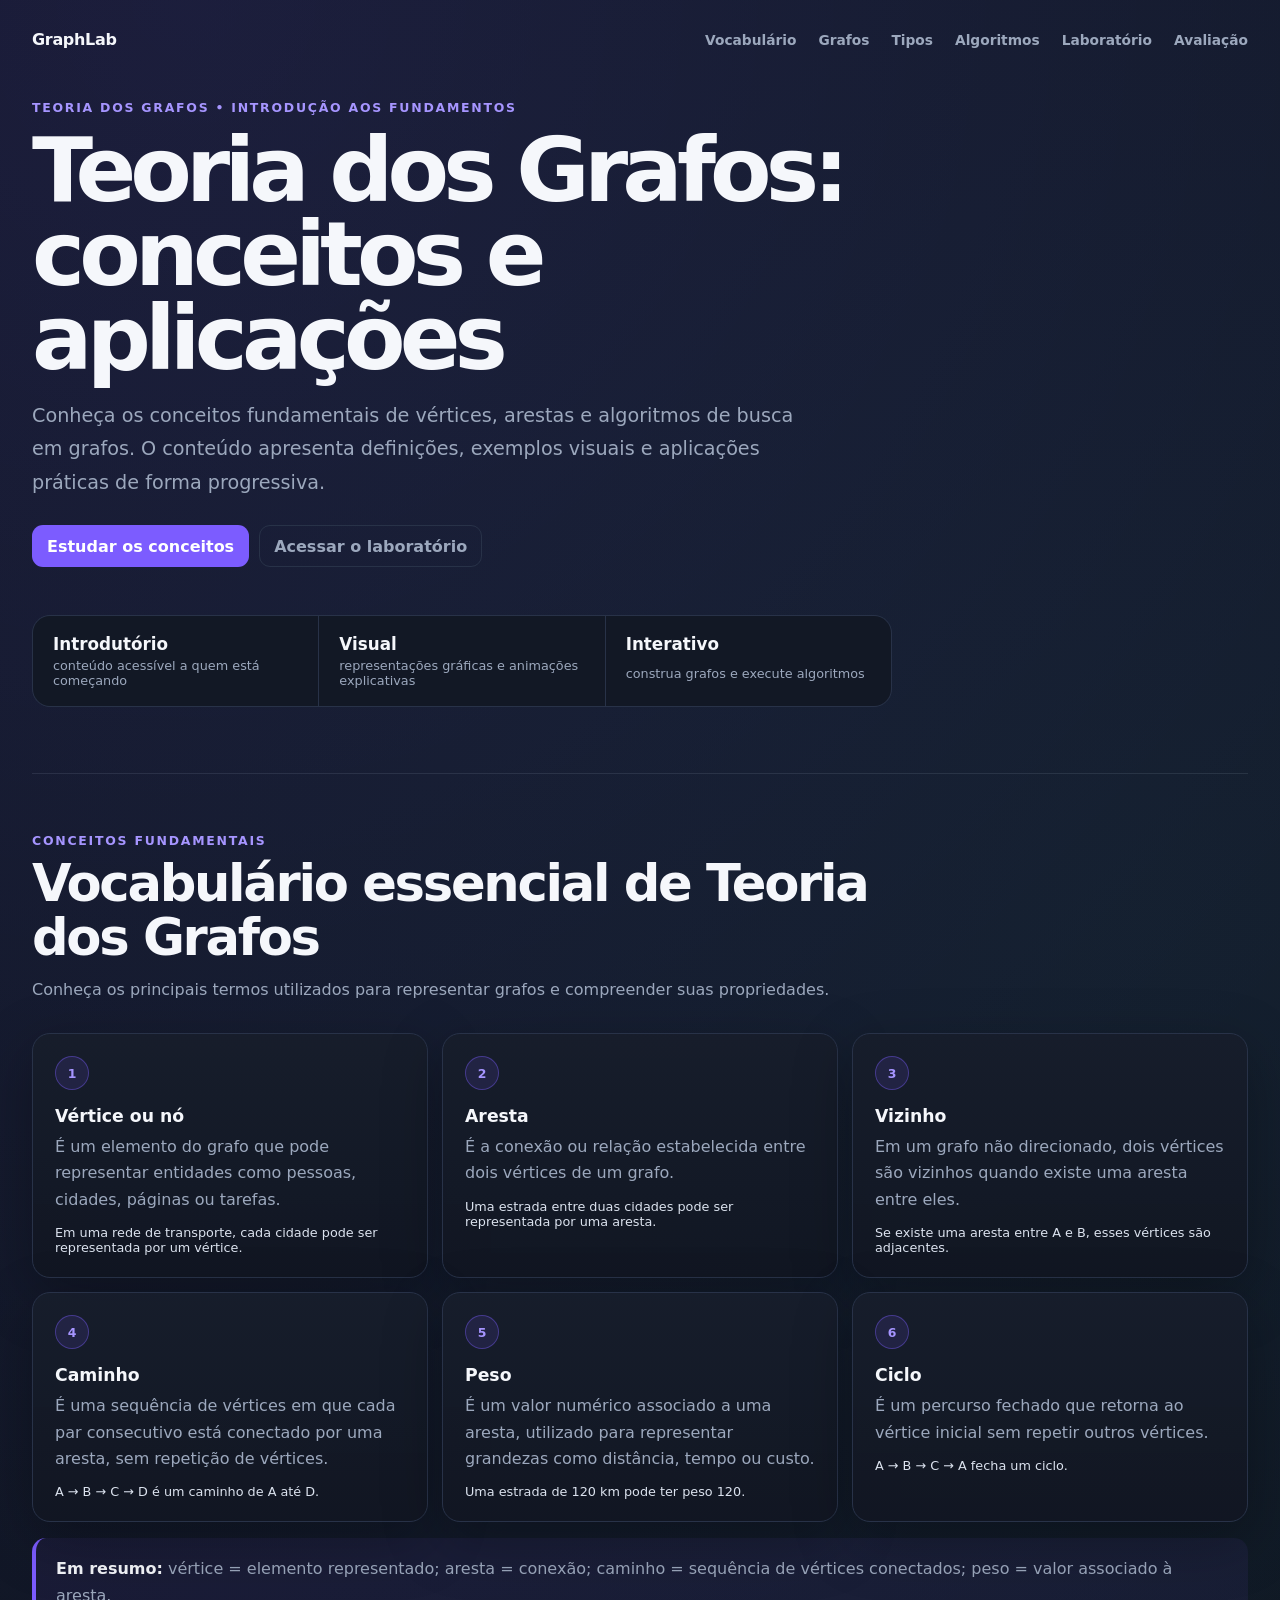
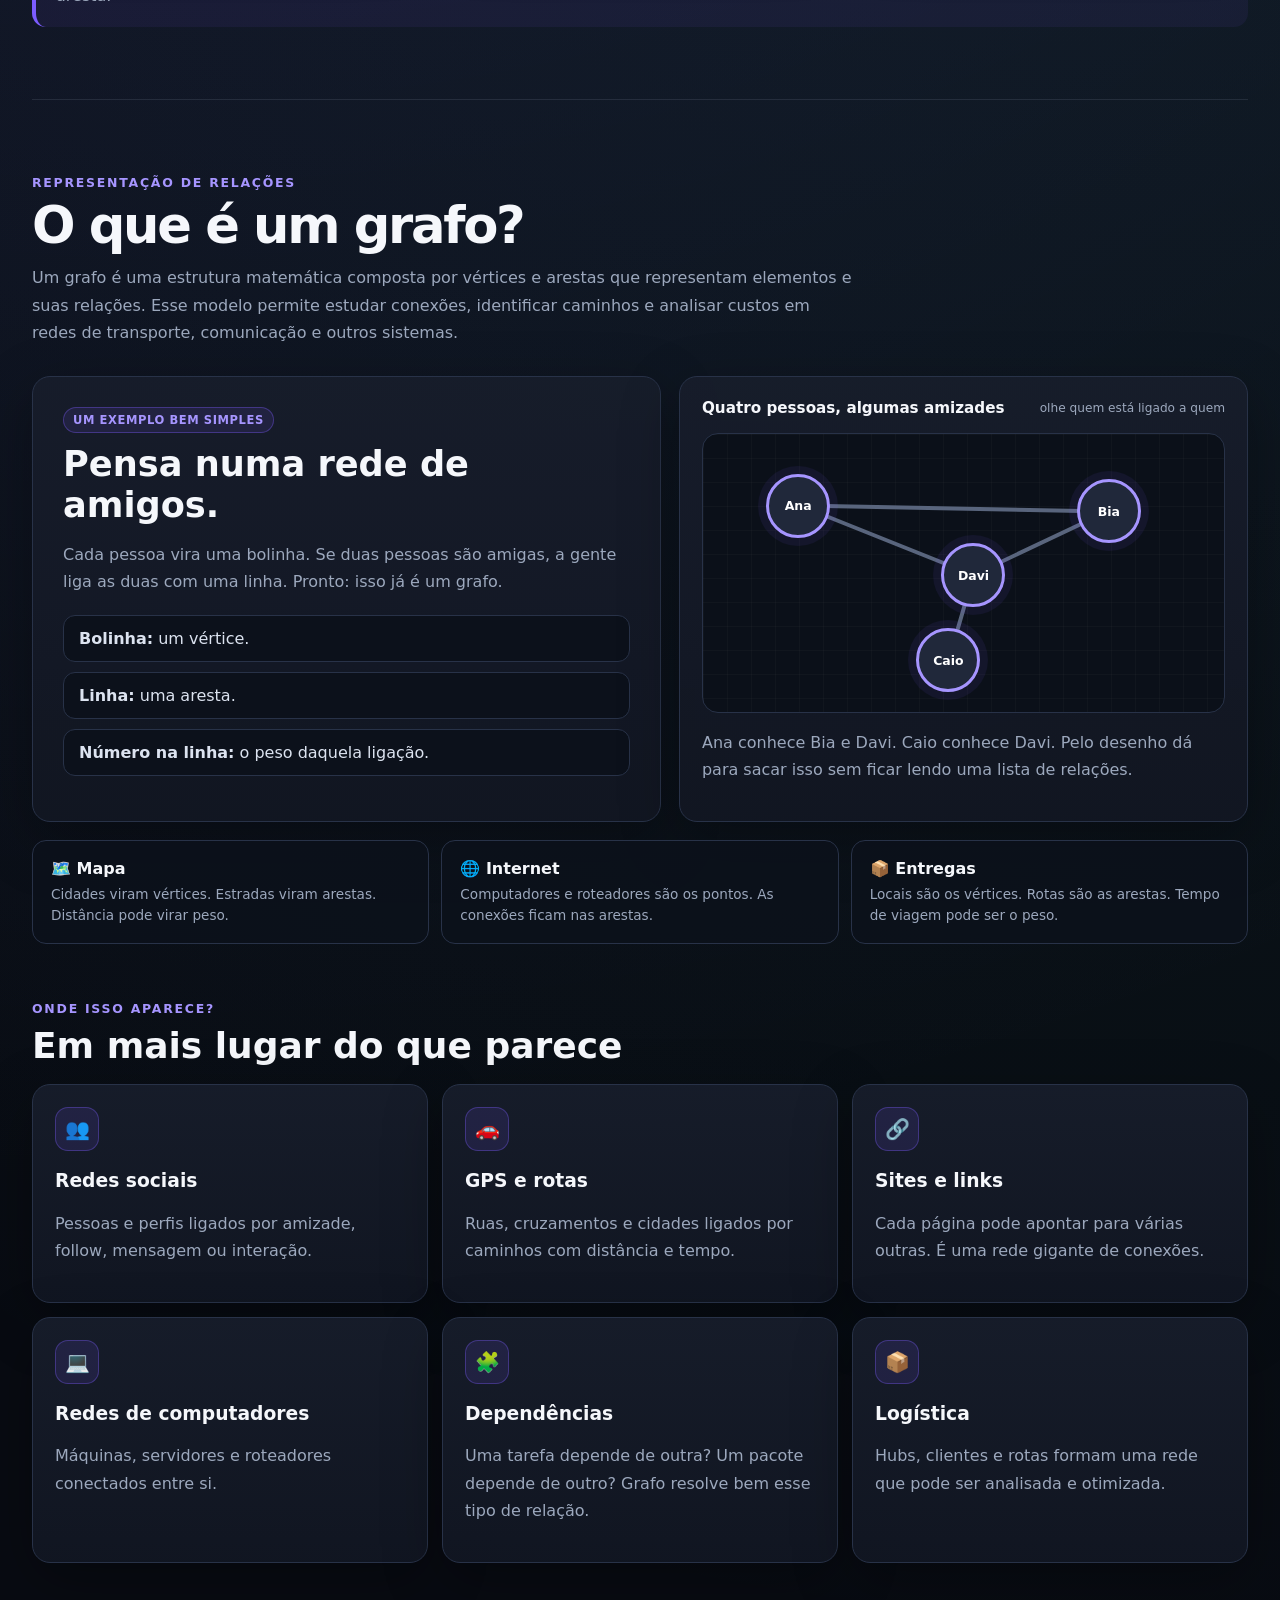
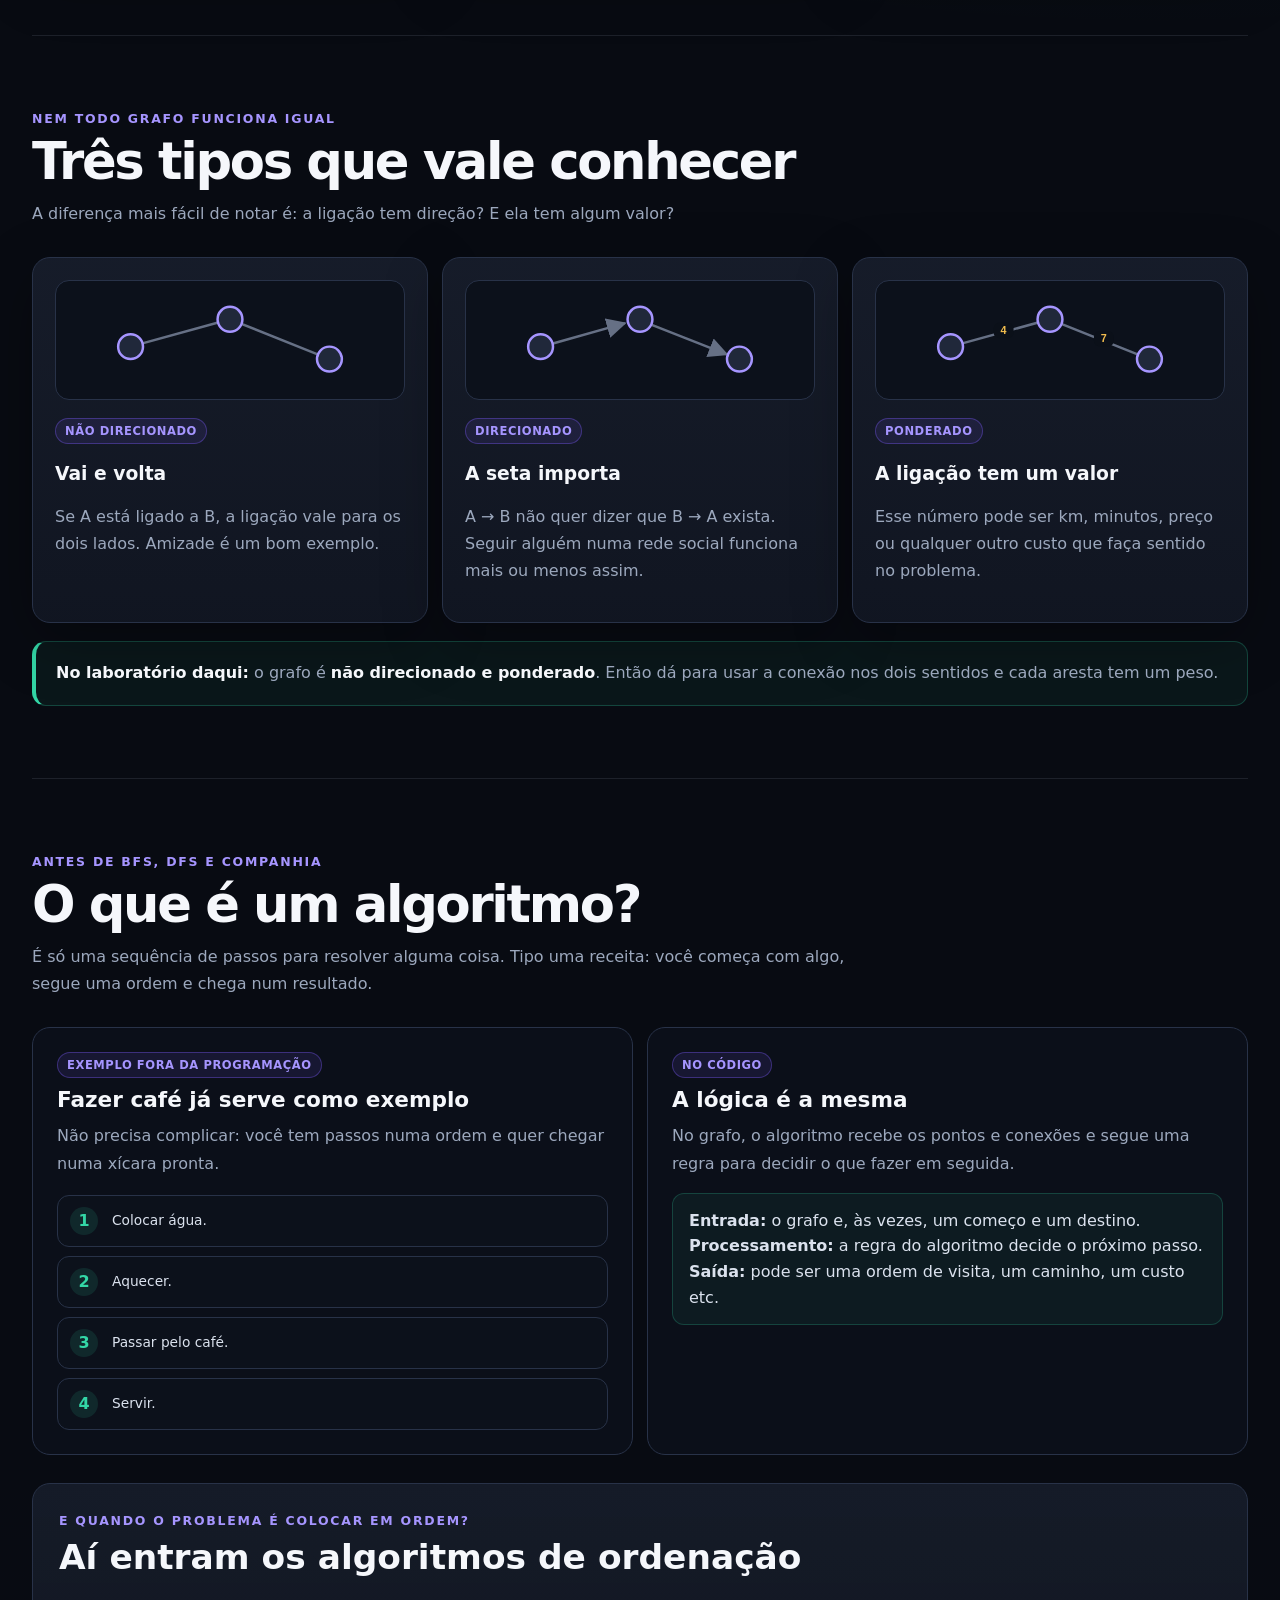
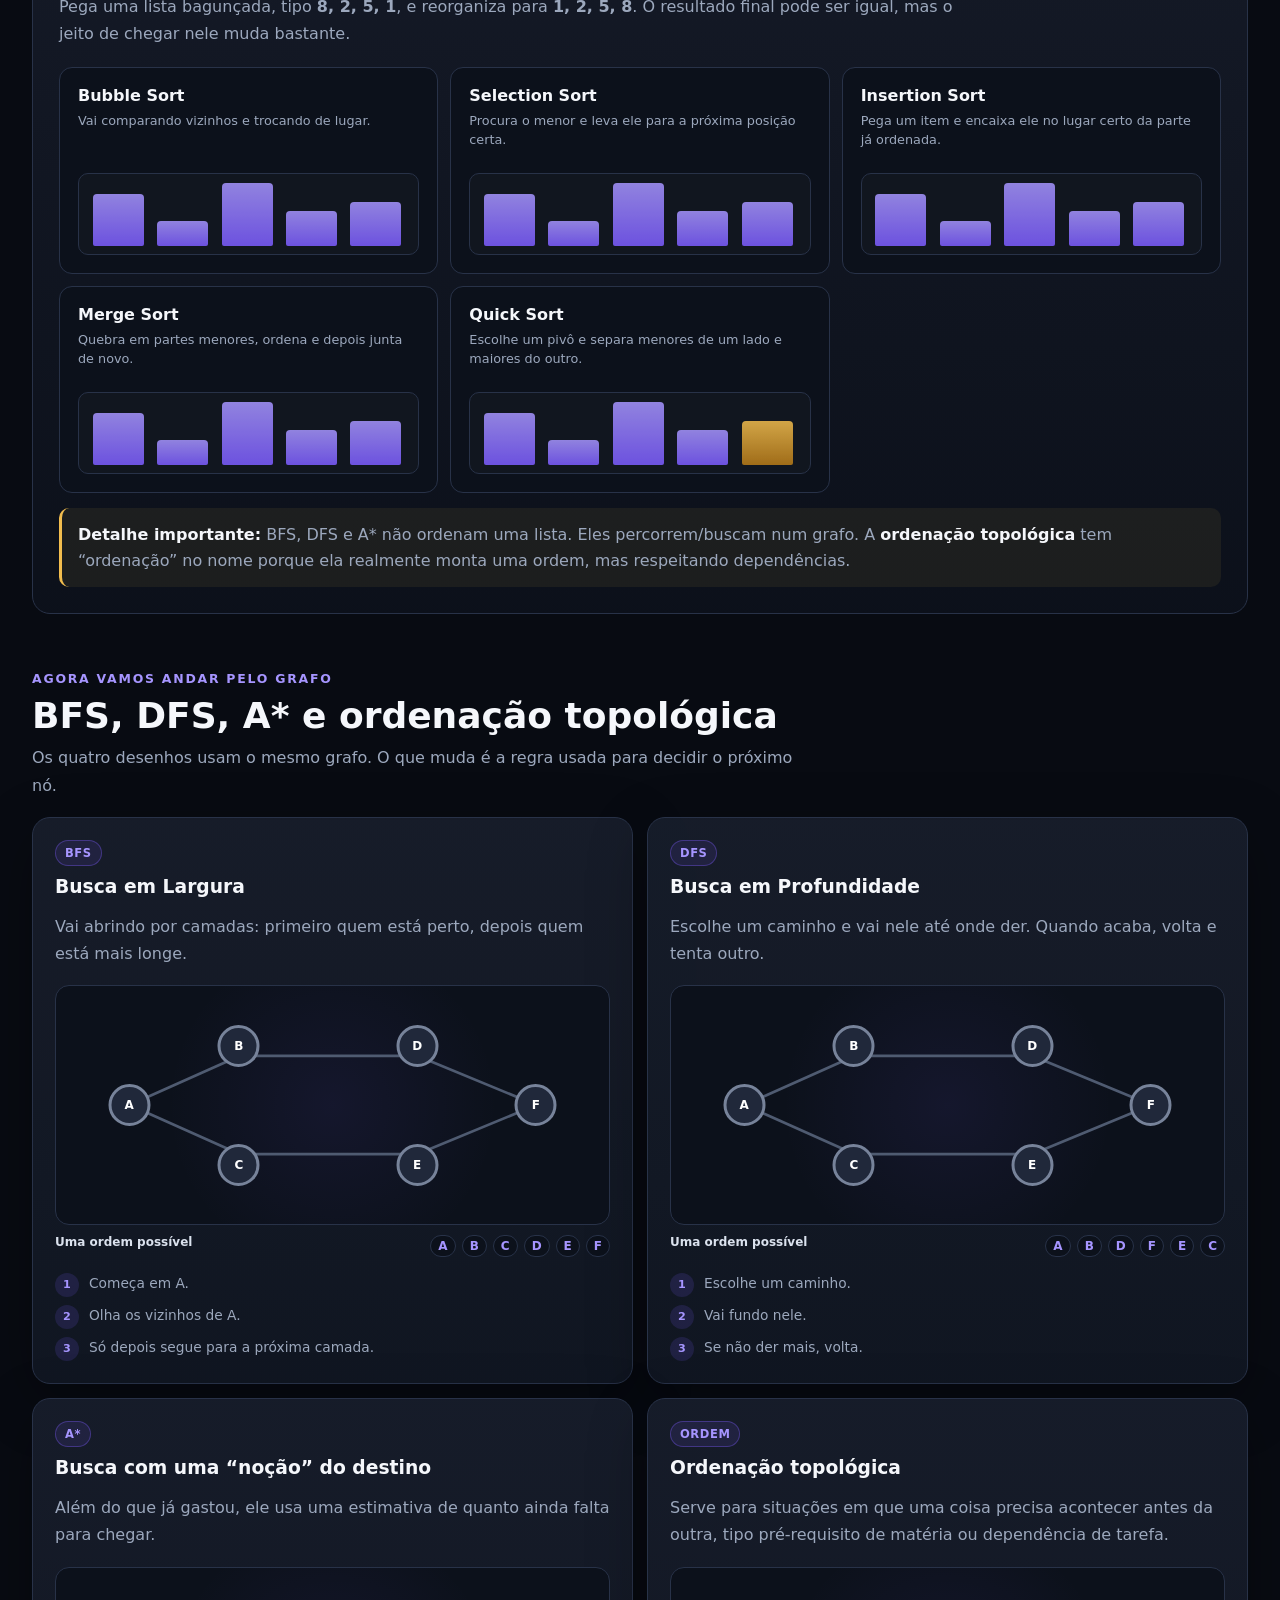
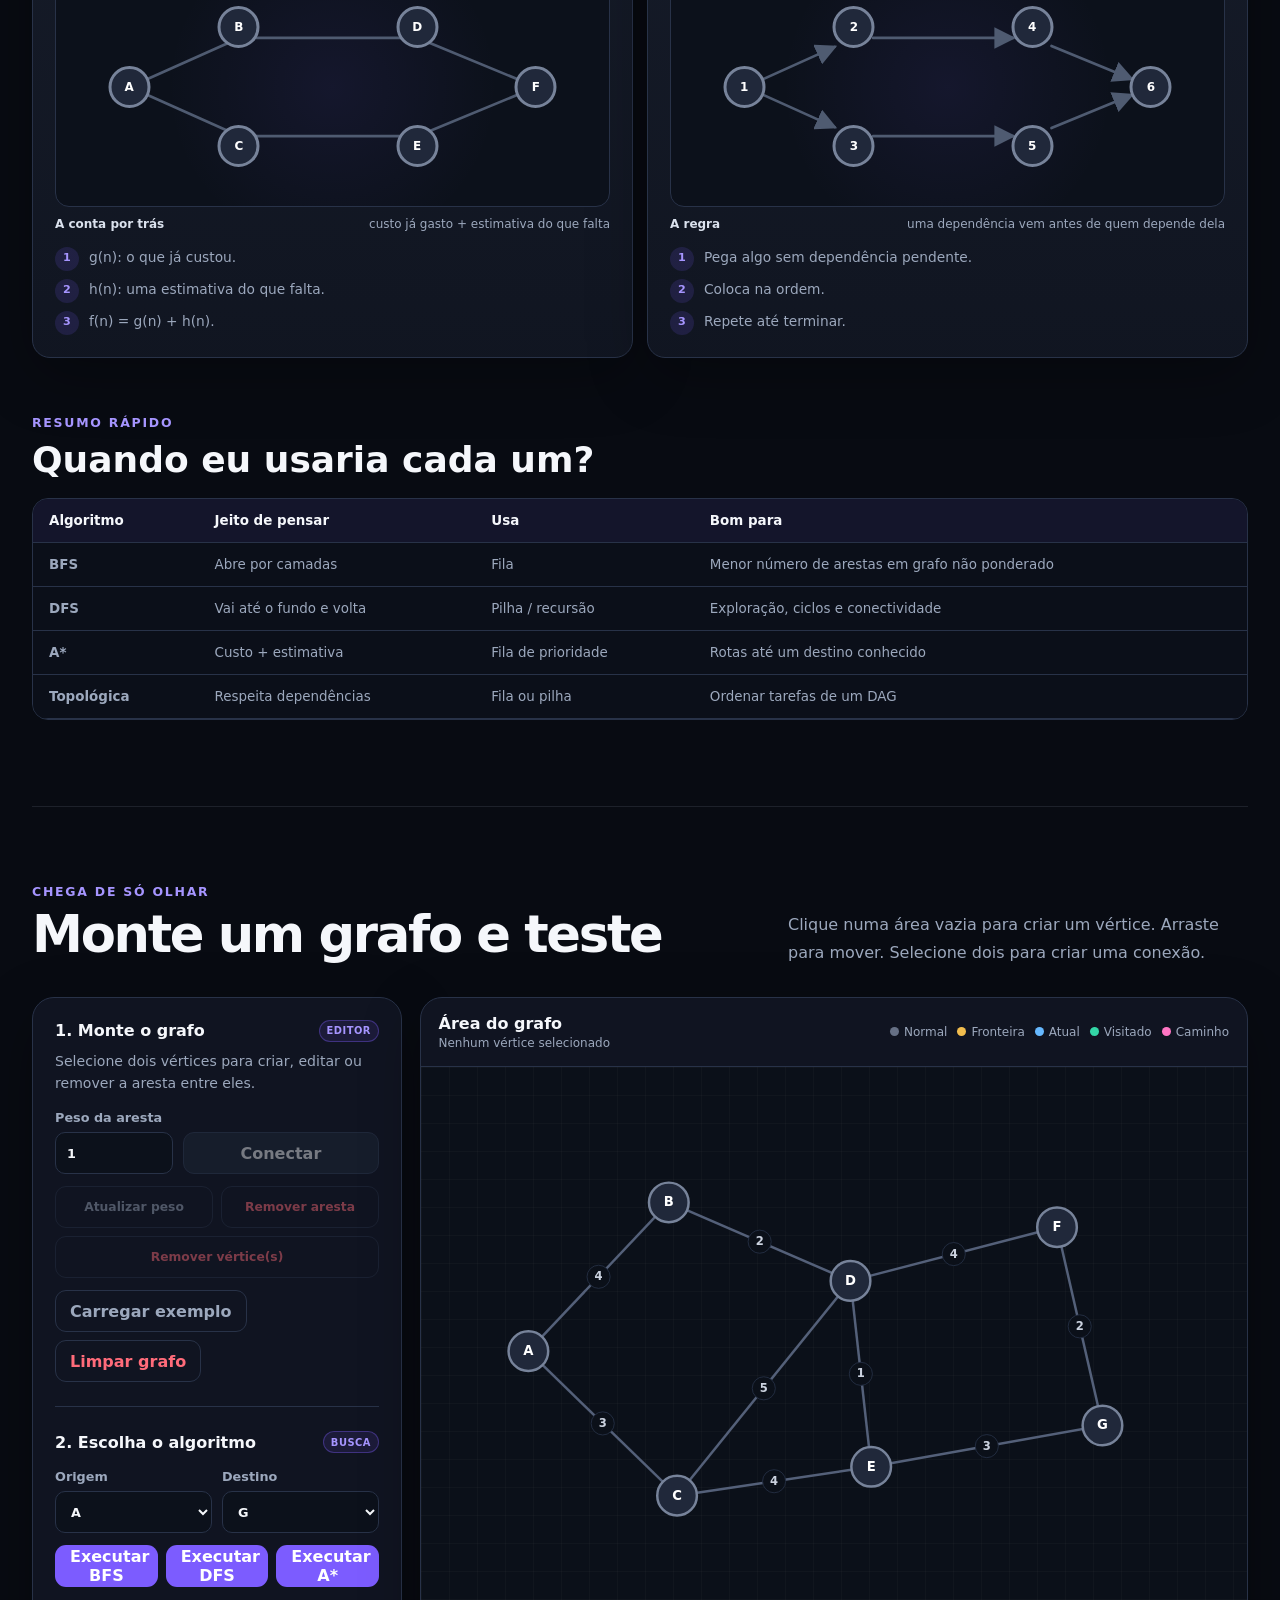
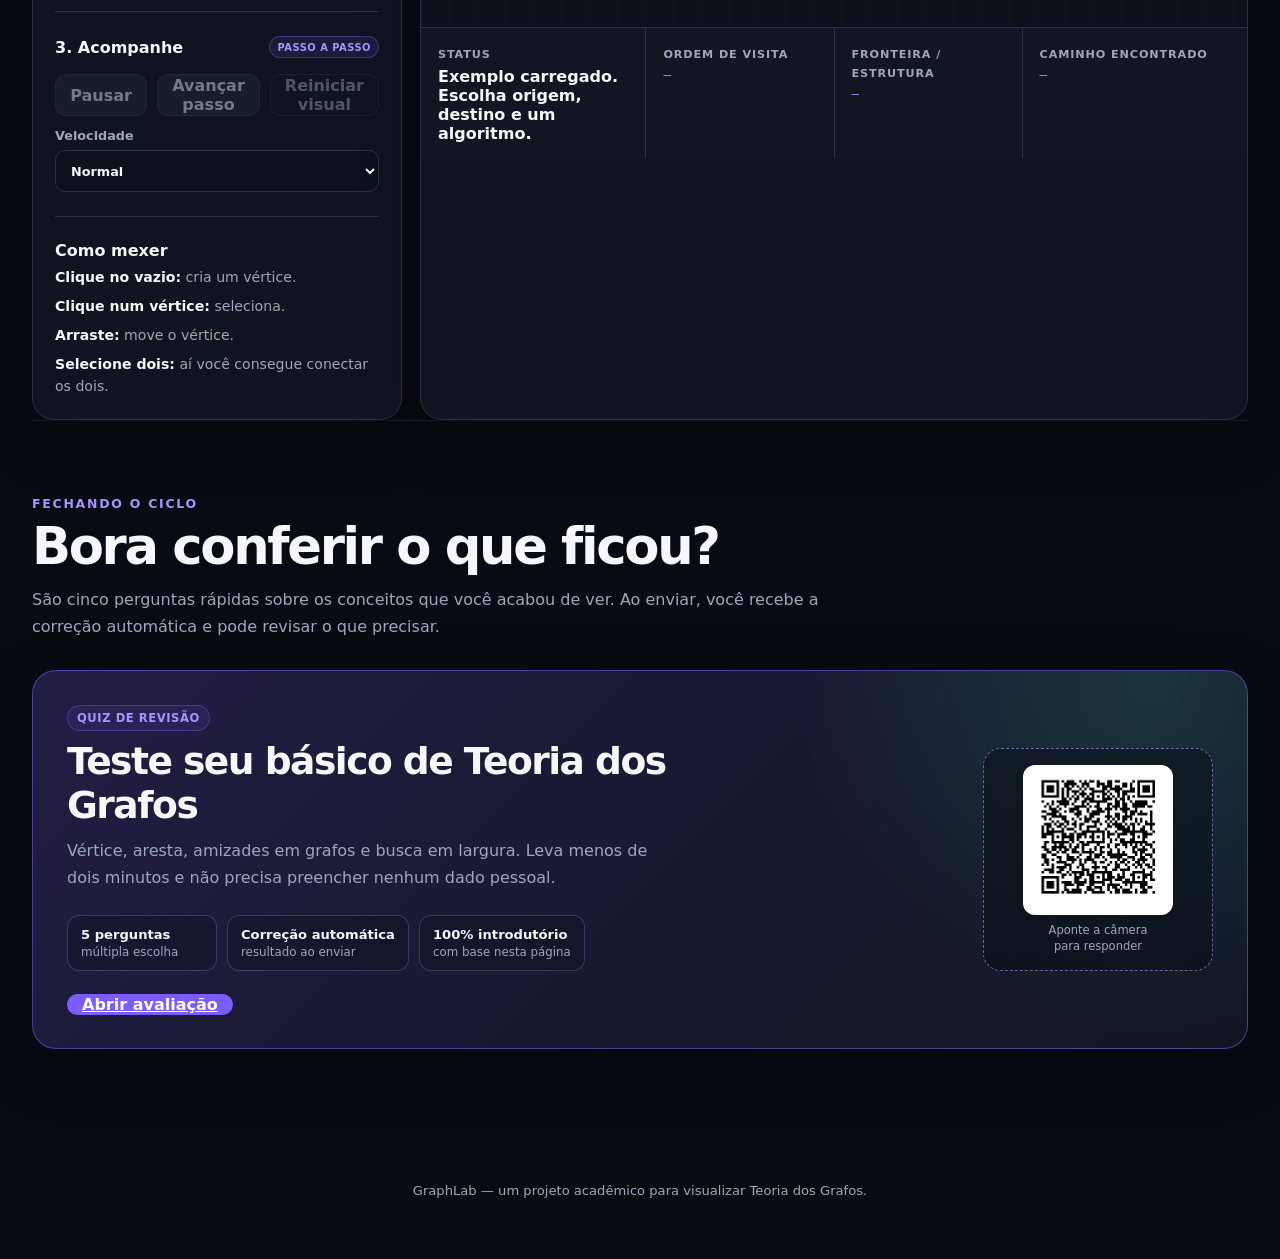
==== commit 1f478a01: "docs(graphlab): revisar apresentação e vocabulário fundamental" ====
--- a/index.html
+++ b/index.html
@@ -3,7 +3,7 @@
 <head>
   <meta charset="UTF-8" />
   <meta name="viewport" content="width=device-width, initial-scale=1.0" />
-  <meta name="description" content="GraphLab: teoria dos grafos explicada do zero, com exemplos visuais, algoritmos animados e laboratório interativo." />
+  <meta name="description" content="GraphLab: introdução à Teoria dos Grafos com conceitos fundamentais, exemplos visuais, demonstrações de algoritmos e laboratório interativo." />
   <title>GraphLab — Teoria dos Grafos</title>
   <link rel="stylesheet" href="styles.css" />
   <link rel="stylesheet" href="learning.css" />
@@ -29,20 +29,20 @@
     </nav>
 
     <div id="inicio" class="hero-content">
-      <span class="eyebrow">Teoria dos Grafos • começando do zero</span>
-      <h1>Grafos sem enrolação.</h1>
+      <span class="eyebrow">Teoria dos Grafos • introdução aos fundamentos</span>
+      <h1>Teoria dos Grafos: conceitos e aplicações</h1>
       <p>
-        Se “vértice”, “aresta”, BFS e DFS parecem um monte de nome estranho, tranquilo.
-        A gente começa pelo básico, desenha tudo e só depois chega nos algoritmos.
+        Conheça os conceitos fundamentais de vértices, arestas e algoritmos de busca em grafos.
+        O conteúdo apresenta definições, exemplos visuais e aplicações práticas de forma progressiva.
       </p>
       <div class="hero-actions">
-        <a class="button primary link-button" href="#vocabulario">Começar do começo</a>
-        <a class="button ghost link-button" href="#laboratorio">Quero testar direto</a>
+        <a class="button primary link-button" href="#vocabulario">Estudar os conceitos</a>
+        <a class="button ghost link-button" href="#laboratorio">Acessar o laboratório</a>
       </div>
       <div class="hero-stats" aria-label="Resumo do projeto">
-        <div><strong>Do zero</strong><span>sem pressupor que você já sabe o assunto</span></div>
-        <div><strong>Visual</strong><span>desenhos e animações no lugar de textão</span></div>
-        <div><strong>Interativo</strong><span>monte seu próprio grafo e teste</span></div>
+        <div><strong>Introdutório</strong><span>conteúdo acessível a quem está começando</span></div>
+        <div><strong>Visual</strong><span>representações gráficas e animações explicativas</span></div>
+        <div><strong>Interativo</strong><span>construa grafos e execute algoritmos</span></div>
       </div>
     </div>
   </header>
@@ -50,30 +50,30 @@
   <main>
     <section id="vocabulario" class="content-section vocabulary-section">
       <div class="section-heading vocabulary-lead">
-        <span class="eyebrow">Antes de tudo</span>
-        <h2>As palavras que aparecem o tempo inteiro</h2>
-        <p>Não precisa decorar. A ideia aqui é só você bater o olho num termo e já saber mais ou menos do que estão falando.</p>
+        <span class="eyebrow">Conceitos fundamentais</span>
+        <h2>Vocabulário essencial de Teoria dos Grafos</h2>
+        <p>Conheça os principais termos utilizados para representar grafos e compreender suas propriedades.</p>
       </div>
 
       <div class="vocabulary-grid">
-        <article class="vocabulary-card"><span class="vocabulary-number">1</span><h3>Vértice ou nó</h3><p>É uma coisa do grafo. Pode ser uma pessoa, uma cidade, uma página, uma tarefa...</p><span class="vocabulary-example">Num mapa, uma cidade pode ser um vértice.</span></article>
-        <article class="vocabulary-card"><span class="vocabulary-number">2</span><h3>Aresta</h3><p>É a ligação entre dois vértices. Basicamente, a linha que conecta uma coisa à outra.</p><span class="vocabulary-example">Uma estrada ligando duas cidades é uma aresta.</span></article>
-        <article class="vocabulary-card"><span class="vocabulary-number">3</span><h3>Vizinho</h3><p>É um vértice ligado direto a outro. Sem passar por ninguém no meio.</p><span class="vocabulary-example">Se A liga direto em B, B é vizinho de A.</span></article>
-        <article class="vocabulary-card"><span class="vocabulary-number">4</span><h3>Caminho</h3><p>É uma sequência de ligações que leva de um ponto até outro.</p><span class="vocabulary-example">A → B → C → D é um caminho de A até D.</span></article>
-        <article class="vocabulary-card"><span class="vocabulary-number">5</span><h3>Peso</h3><p>É um valor colocado numa aresta. Pode ser distância, tempo, preço, custo...</p><span class="vocabulary-example">Uma estrada de 120 km pode ter peso 120.</span></article>
-        <article class="vocabulary-card"><span class="vocabulary-number">6</span><h3>Ciclo</h3><p>É quando você sai de um ponto, segue algumas ligações e consegue voltar para onde começou.</p><span class="vocabulary-example">A → B → C → A fecha um ciclo.</span></article>
-      </div>
-
-      <div class="vocabulary-tip"><strong>Atalho mental:</strong> vértice = coisa, aresta = ligação, caminho = sequência de ligações, peso = quanto aquela ligação custa.</div>
+        <article class="vocabulary-card"><span class="vocabulary-number">1</span><h3>Vértice ou nó</h3><p>É um elemento do grafo que pode representar entidades como pessoas, cidades, páginas ou tarefas.</p><span class="vocabulary-example">Em uma rede de transporte, cada cidade pode ser representada por um vértice.</span></article>
+        <article class="vocabulary-card"><span class="vocabulary-number">2</span><h3>Aresta</h3><p>É a conexão ou relação estabelecida entre dois vértices de um grafo.</p><span class="vocabulary-example">Uma estrada entre duas cidades pode ser representada por uma aresta.</span></article>
+        <article class="vocabulary-card"><span class="vocabulary-number">3</span><h3>Vizinho</h3><p>Em um grafo não direcionado, dois vértices são vizinhos quando existe uma aresta entre eles.</p><span class="vocabulary-example">Se existe uma aresta entre A e B, esses vértices são adjacentes.</span></article>
+        <article class="vocabulary-card"><span class="vocabulary-number">4</span><h3>Caminho</h3><p>É uma sequência de vértices em que cada par consecutivo está conectado por uma aresta, sem repetição de vértices.</p><span class="vocabulary-example">A → B → C → D é um caminho de A até D.</span></article>
+        <article class="vocabulary-card"><span class="vocabulary-number">5</span><h3>Peso</h3><p>É um valor numérico associado a uma aresta, utilizado para representar grandezas como distância, tempo ou custo.</p><span class="vocabulary-example">Uma estrada de 120 km pode ter peso 120.</span></article>
+        <article class="vocabulary-card"><span class="vocabulary-number">6</span><h3>Ciclo</h3><p>É um percurso fechado que retorna ao vértice inicial sem repetir outros vértices.</p><span class="vocabulary-example">A → B → C → A fecha um ciclo.</span></article>
+      </div>
+
+      <div class="vocabulary-tip"><strong>Em resumo:</strong> vértice = elemento representado; aresta = conexão; caminho = sequência de vértices conectados; peso = valor associado à aresta.</div>
     </section>
 
     <section id="conceitos" class="content-section">
       <div class="section-heading">
-        <span class="eyebrow">Beleza, agora junta tudo</span>
-        <h2>Então... o que é um grafo?</h2>
+        <span class="eyebrow">Representação de relações</span>
+        <h2>O que é um grafo?</h2>
         <p>
-          Um grafo é um jeito de representar coisas e como elas se conectam.
-          Só isso. O poder dele aparece quando a gente começa a perguntar “quem se conecta com quem?”, “como eu chego lá?” ou “qual caminho custa menos?”.
+          Um grafo é uma estrutura matemática composta por vértices e arestas que representam elementos e suas relações.
+          Esse modelo permite estudar conexões, identificar caminhos e analisar custos em redes de transporte, comunicação e outros sistemas.
         </p>
       </div>
 
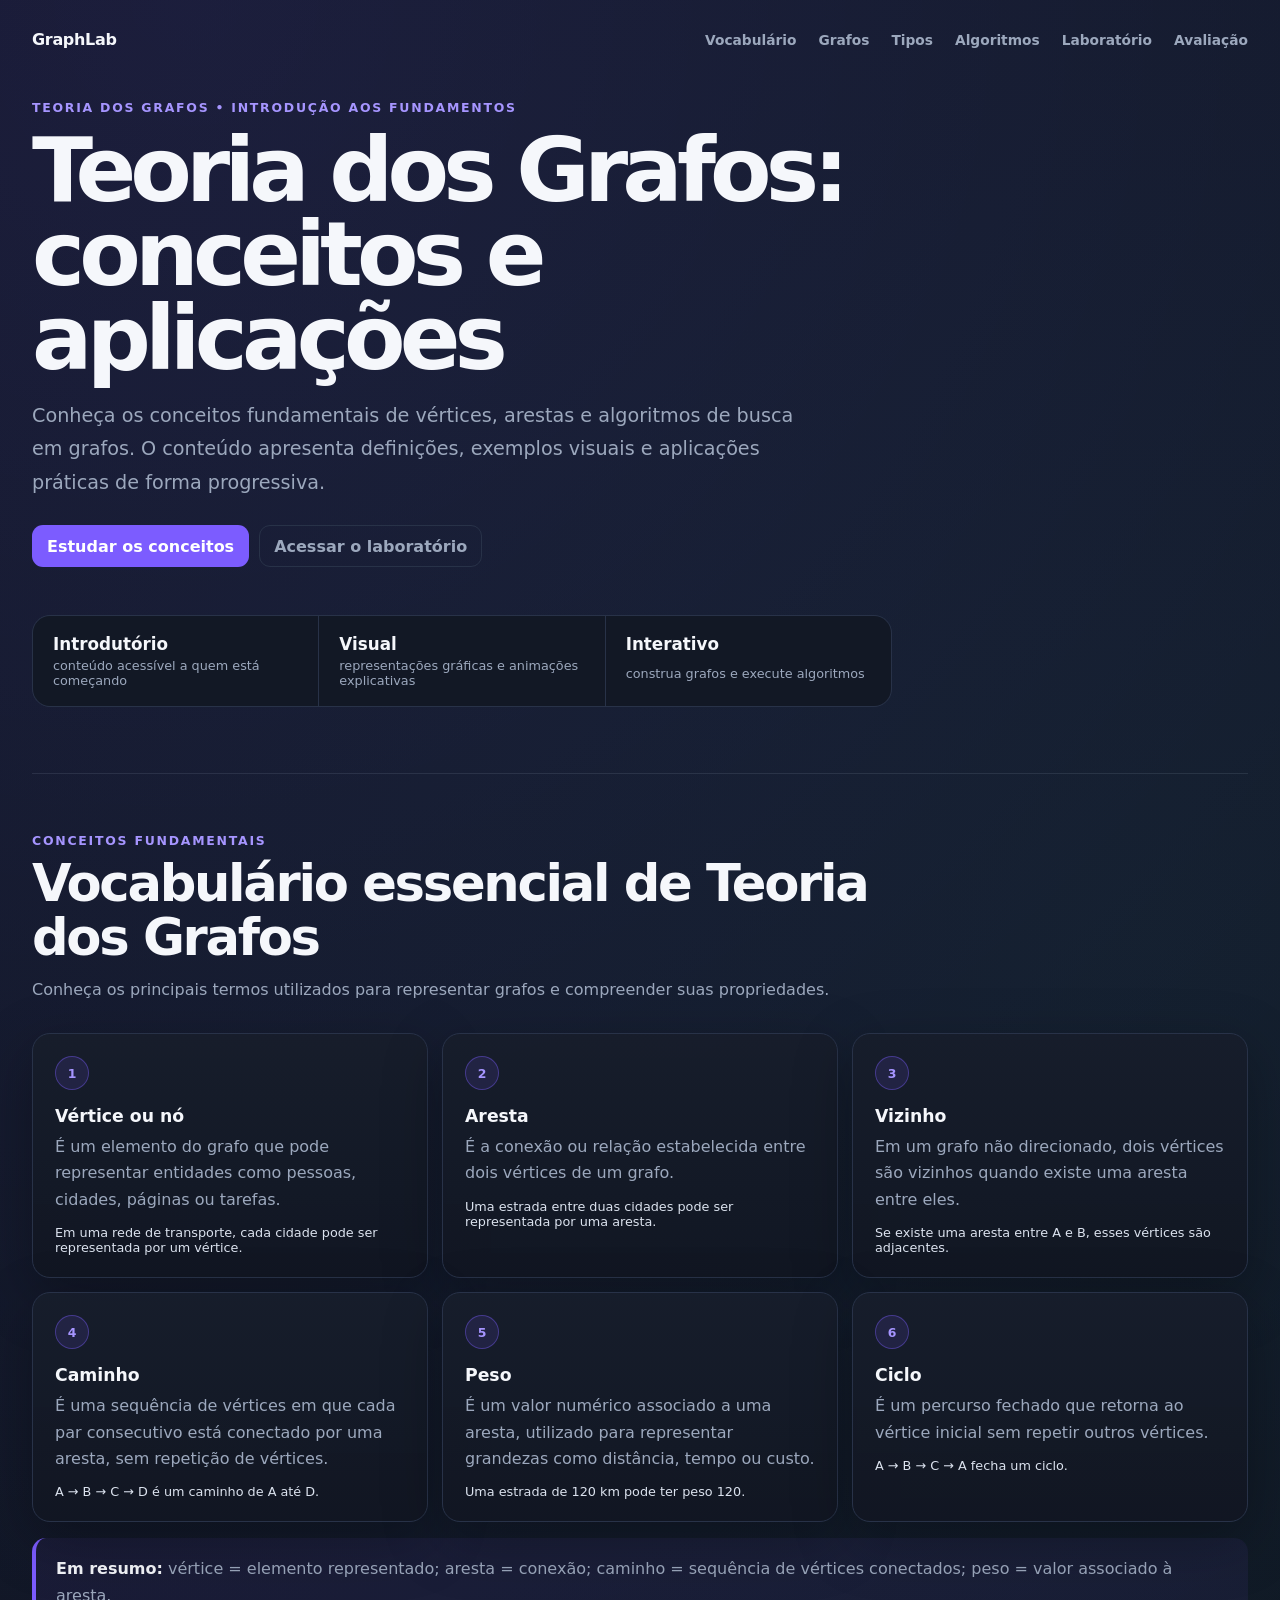
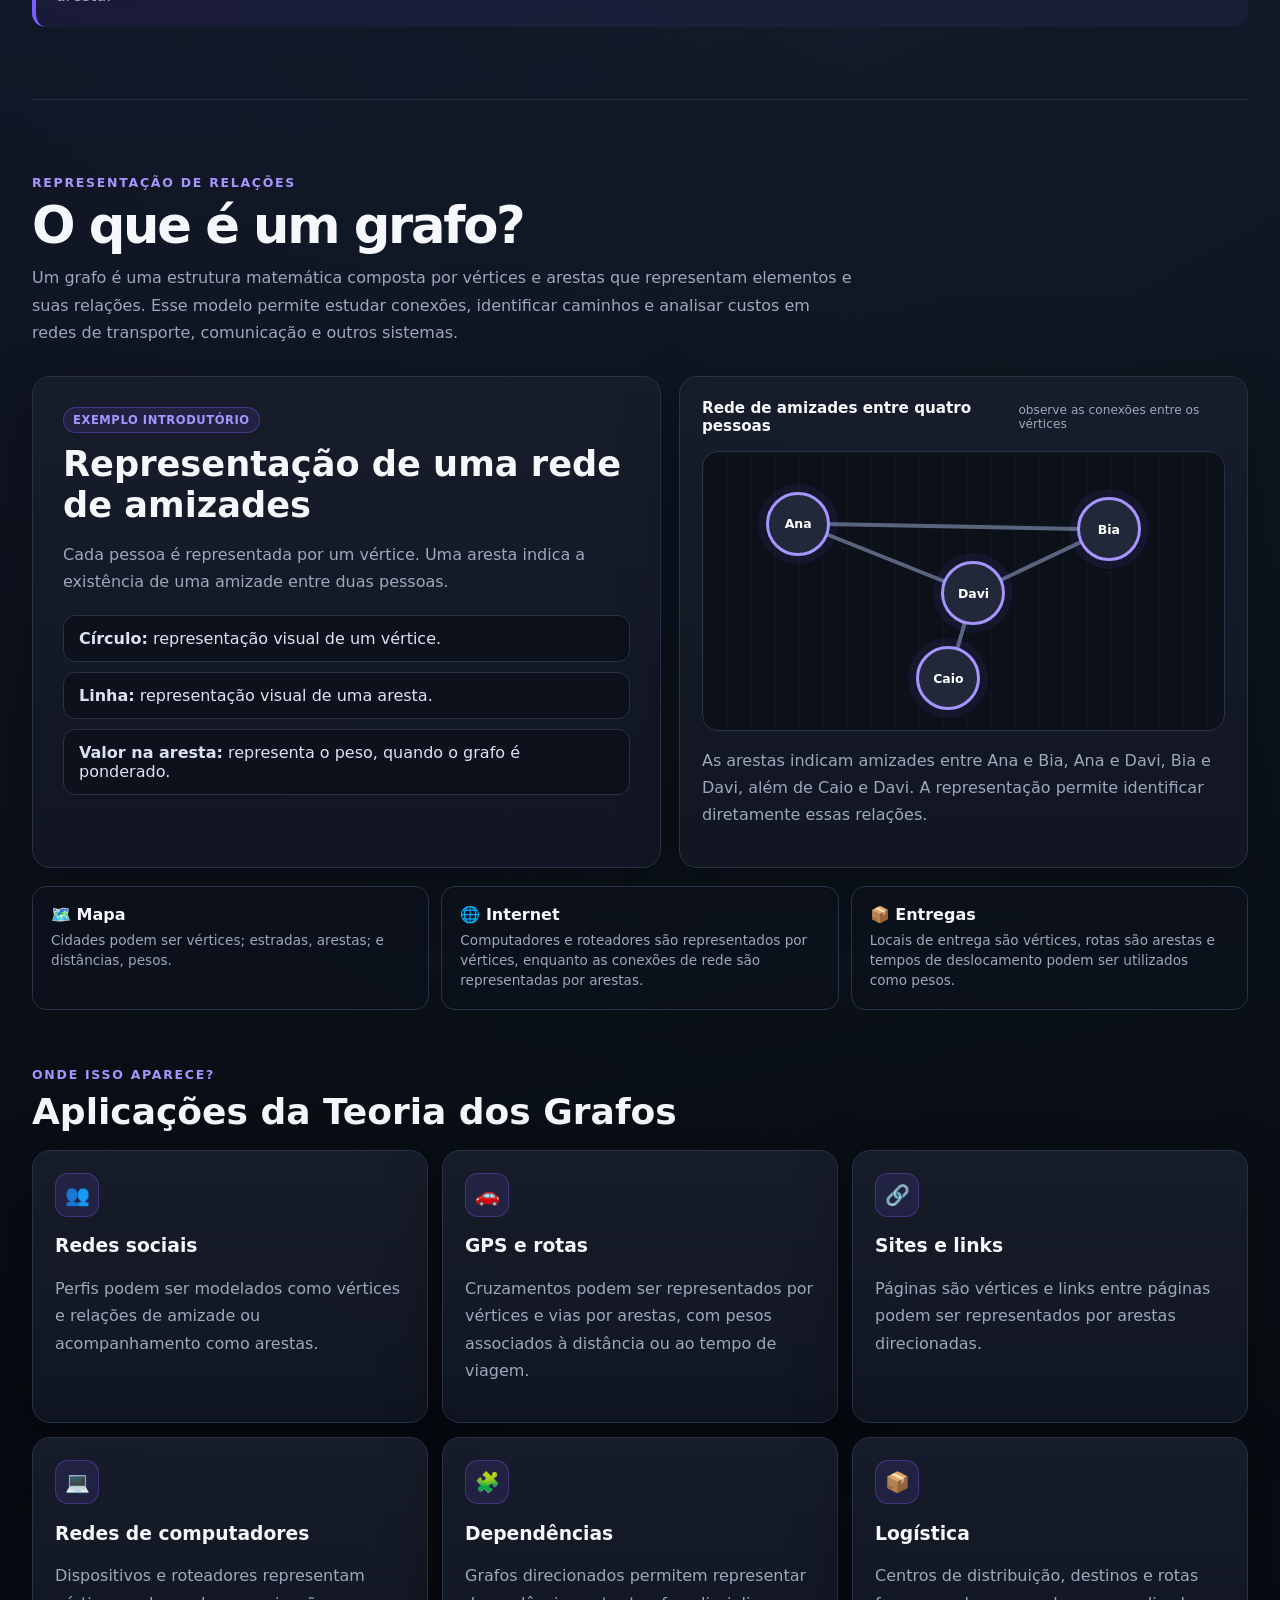
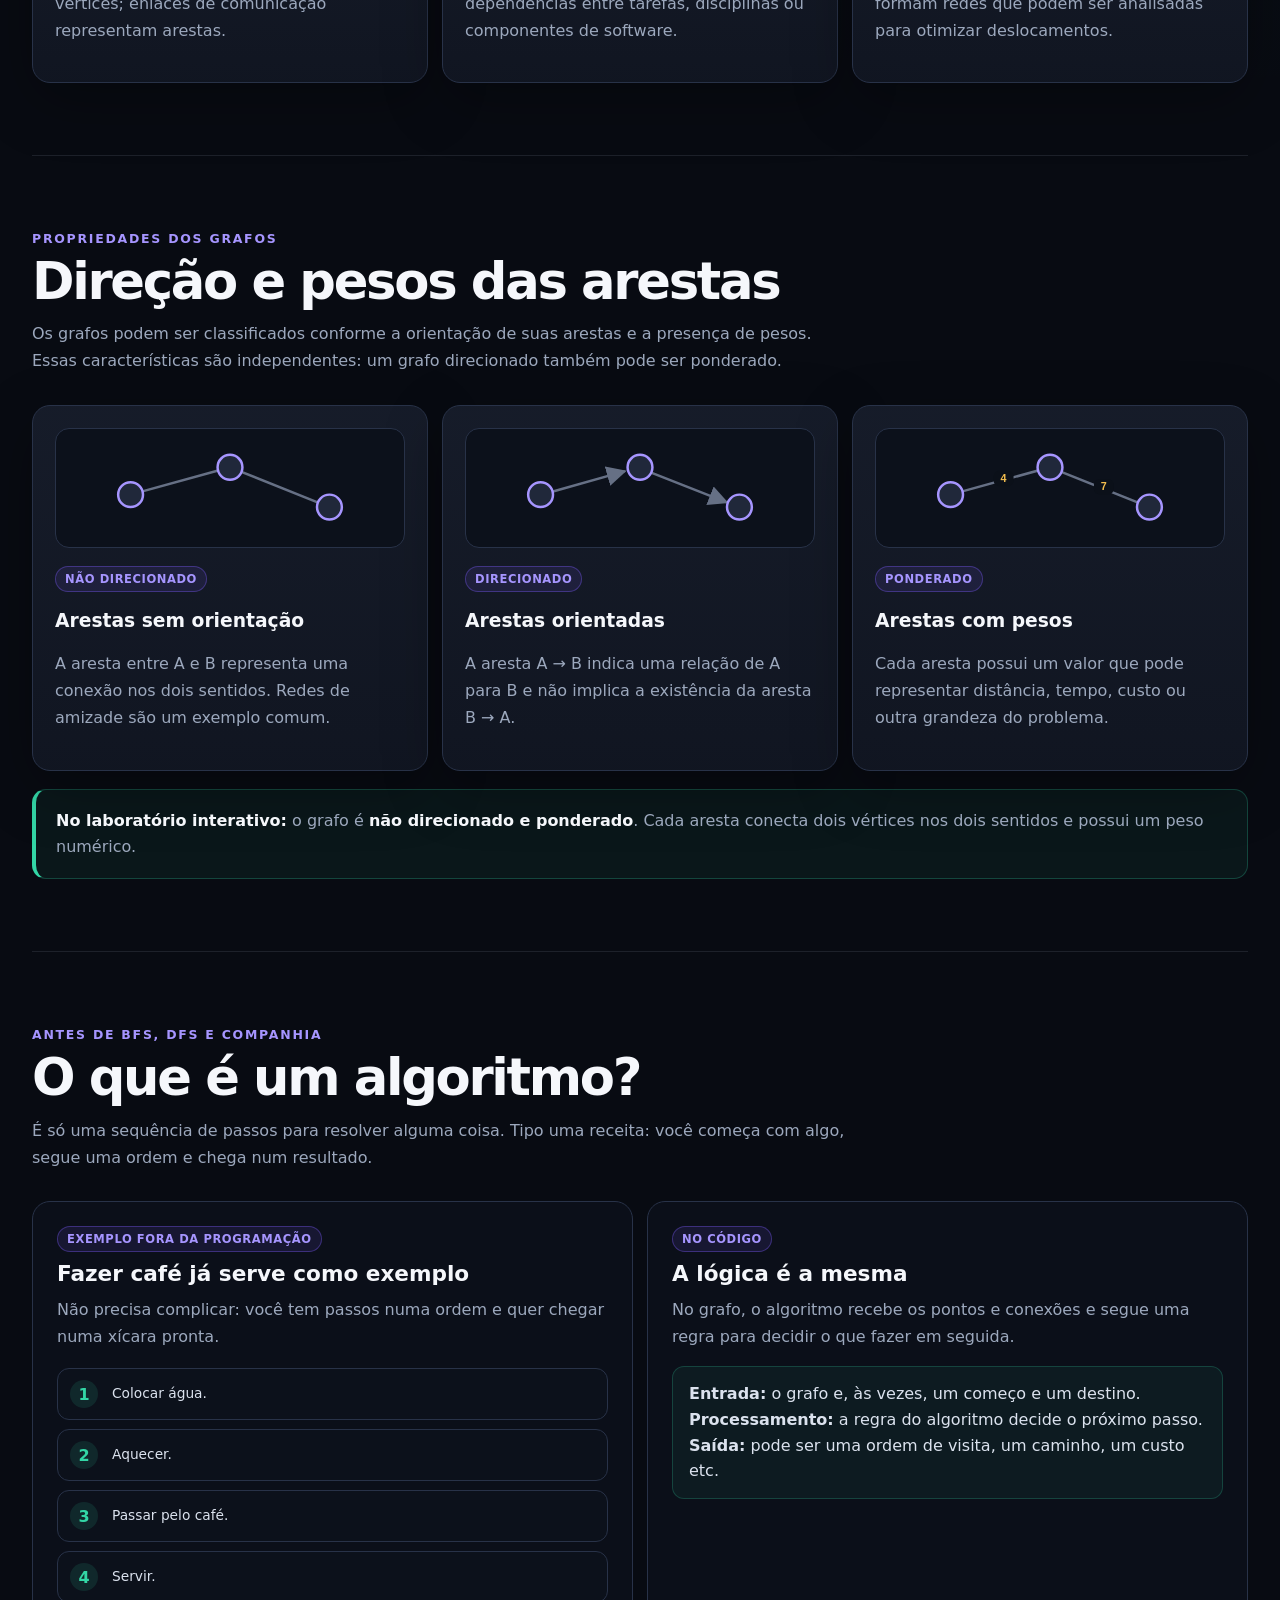
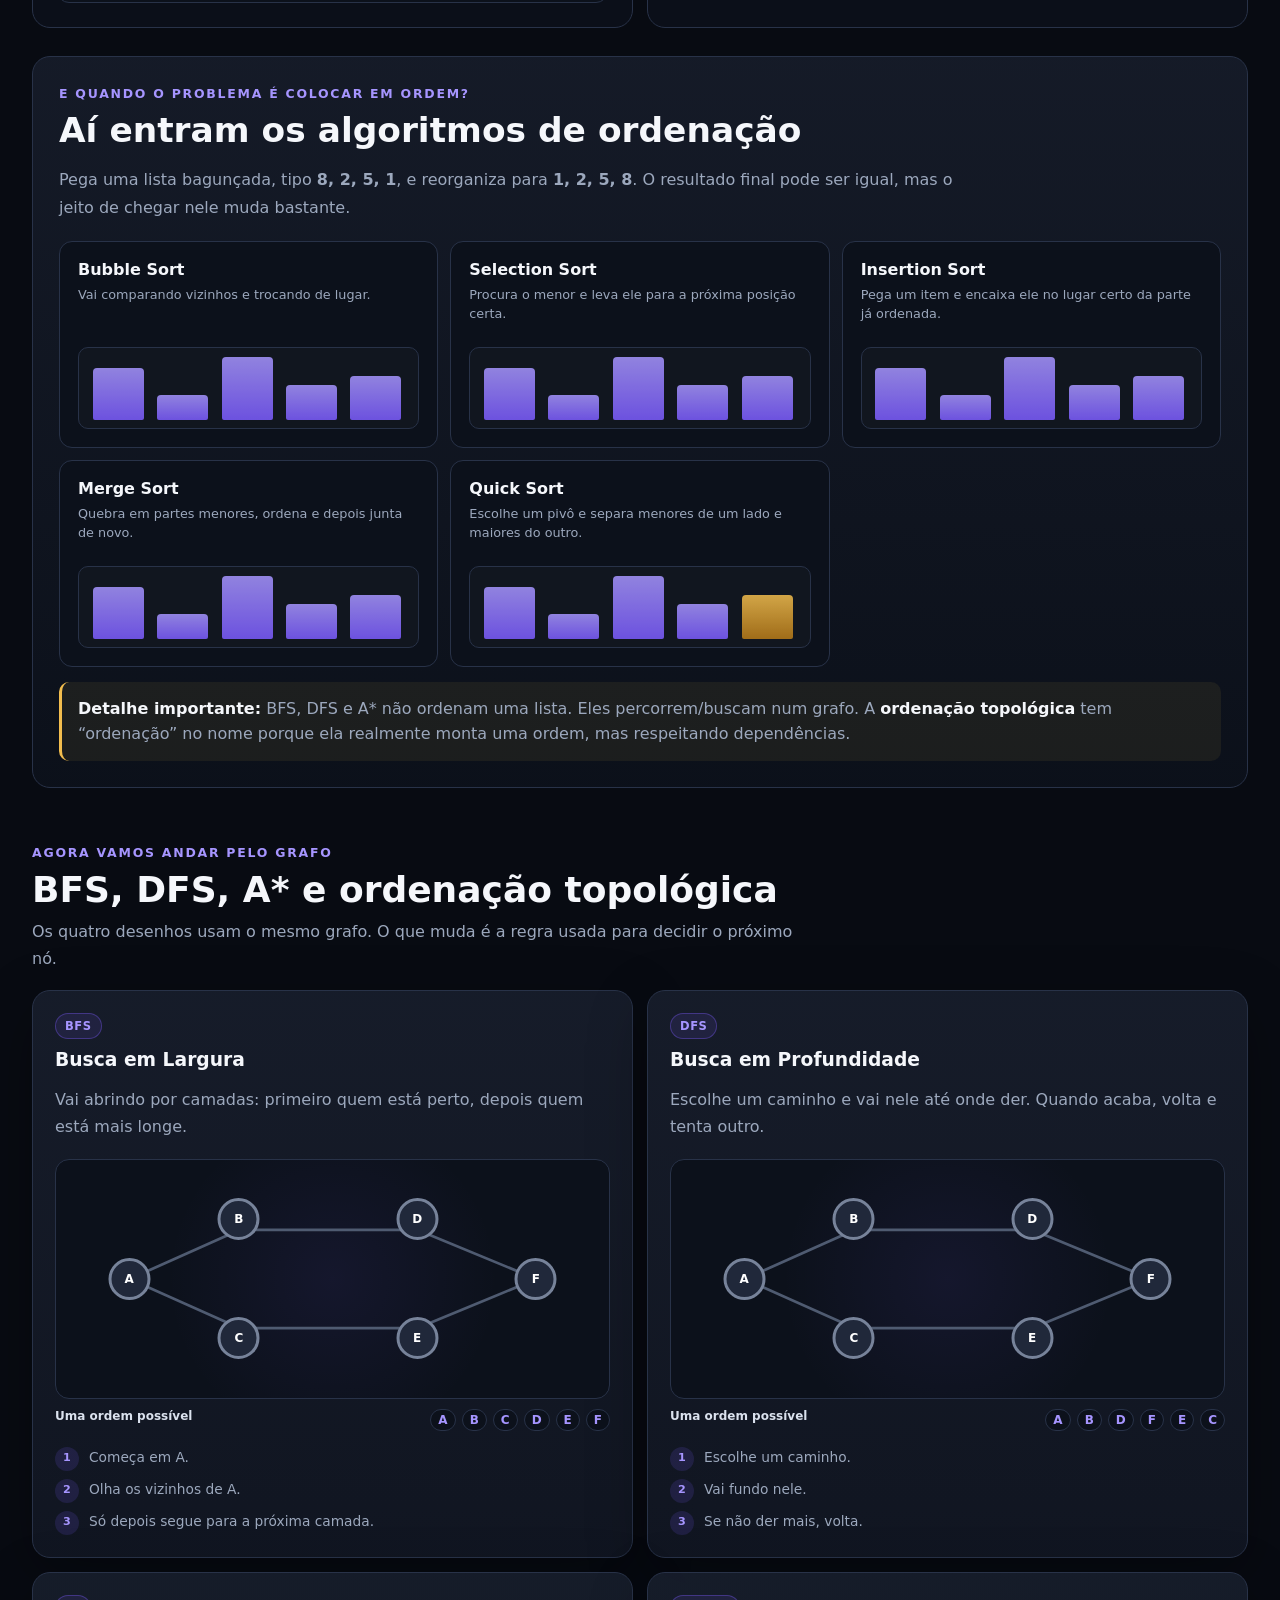
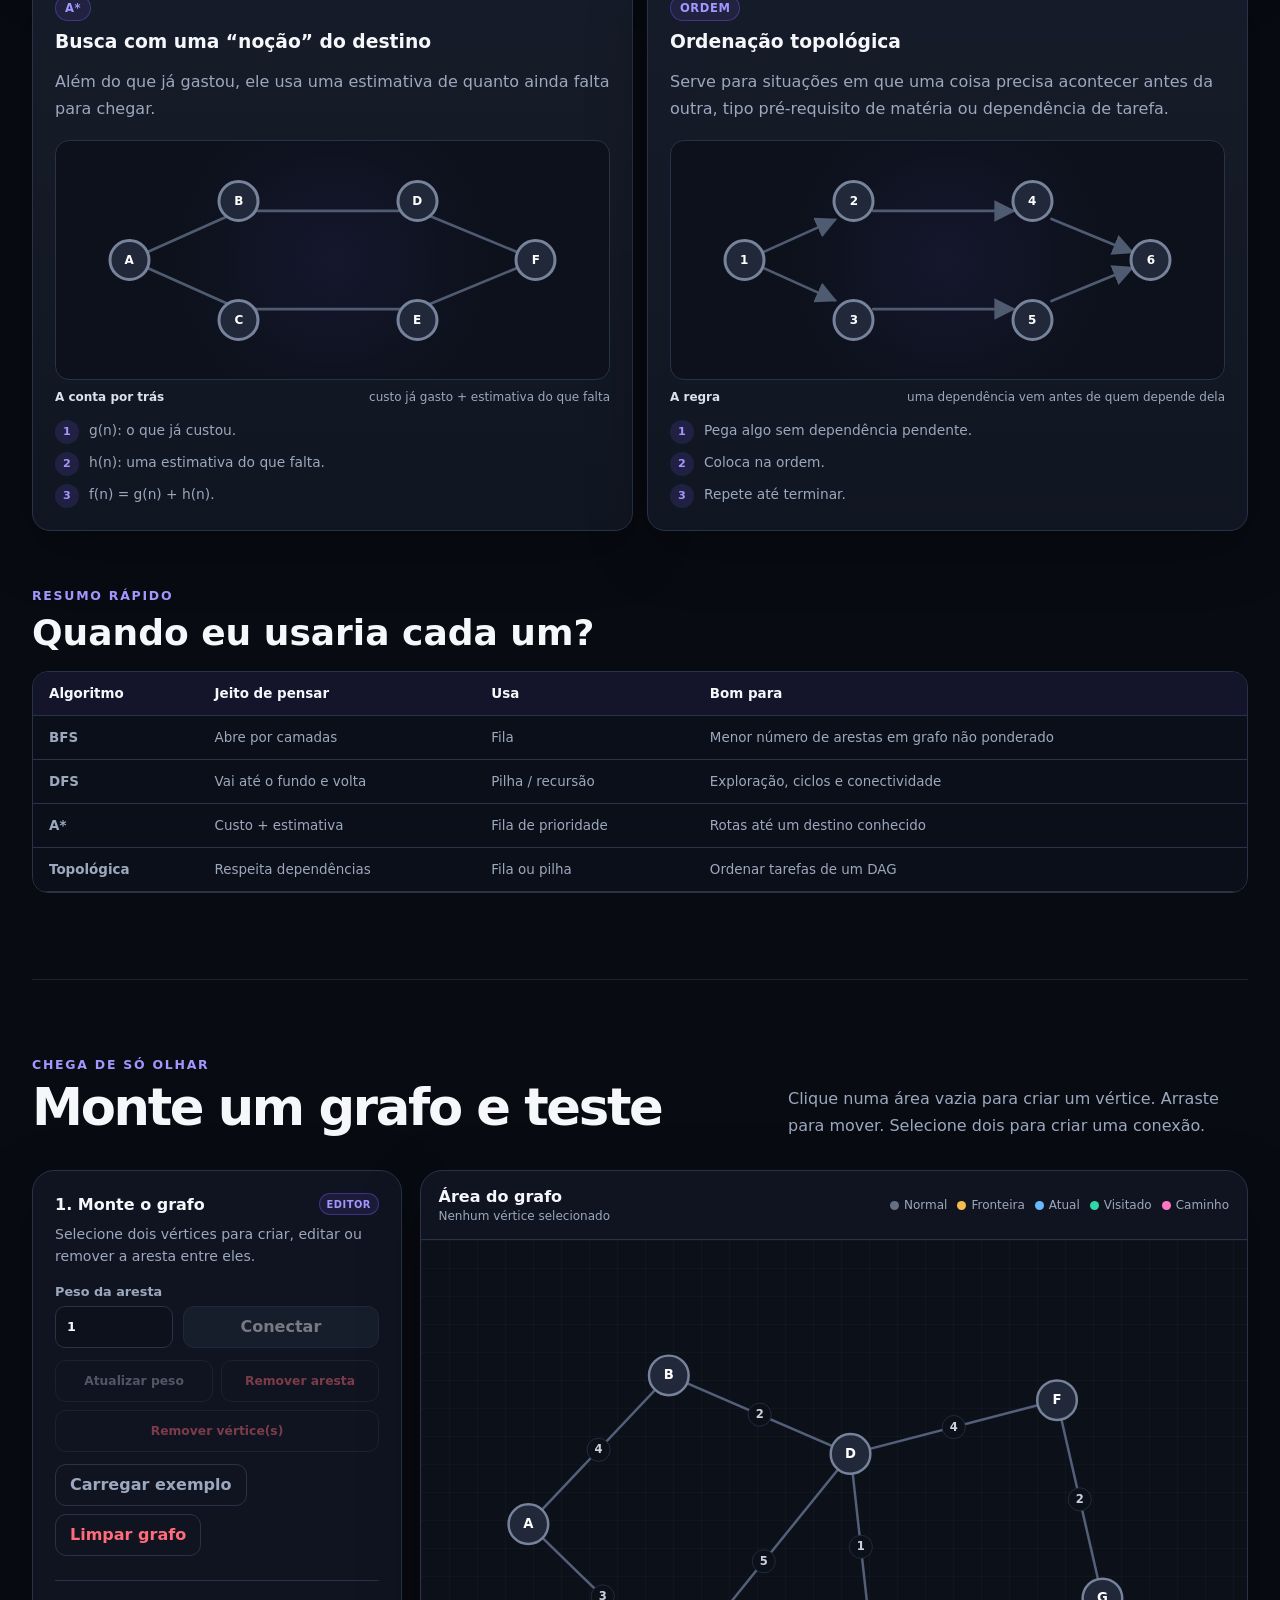
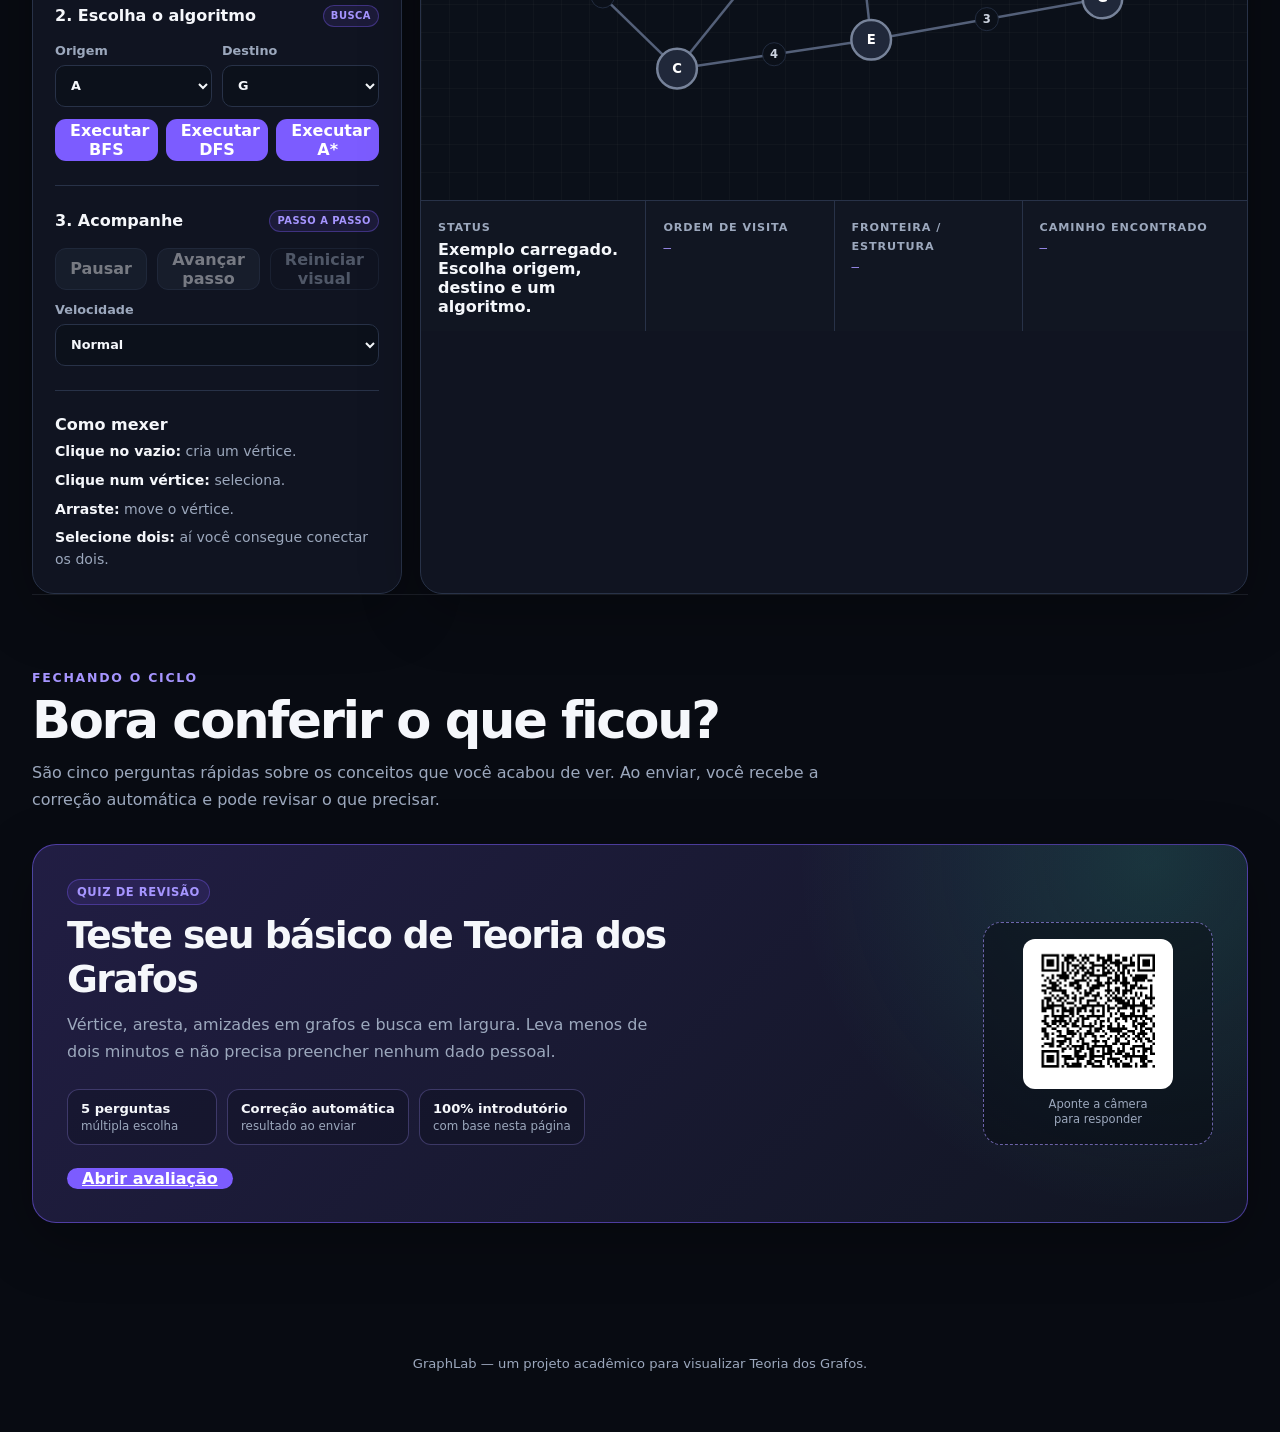
==== commit 0d24a7fe: "docs(graphlab): aprimorar exemplos e classificações de grafos" ====
--- a/index.html
+++ b/index.html
@@ -79,57 +79,57 @@
 
       <div class="beginner-intro">
         <article class="beginner-copy">
-          <span class="card-kicker">Um exemplo bem simples</span>
-          <h3>Pensa numa rede de amigos.</h3>
-          <p>Cada pessoa vira uma bolinha. Se duas pessoas são amigas, a gente liga as duas com uma linha. Pronto: isso já é um grafo.</p>
+          <span class="card-kicker">Exemplo introdutório</span>
+          <h3>Representação de uma rede de amizades</h3>
+          <p>Cada pessoa é representada por um vértice. Uma aresta indica a existência de uma amizade entre duas pessoas.</p>
           <div class="simple-rule">
-            <span><strong>Bolinha:</strong> um vértice.</span>
-            <span><strong>Linha:</strong> uma aresta.</span>
-            <span><strong>Número na linha:</strong> o peso daquela ligação.</span>
+            <span><strong>Círculo:</strong> representação visual de um vértice.</span>
+            <span><strong>Linha:</strong> representação visual de uma aresta.</span>
+            <span><strong>Valor na aresta:</strong> representa o peso, quando o grafo é ponderado.</span>
           </div>
         </article>
 
         <article class="visual-example">
-          <div class="visual-title"><strong>Quatro pessoas, algumas amizades</strong><span>olhe quem está ligado a quem</span></div>
+          <div class="visual-title"><strong>Rede de amizades entre quatro pessoas</strong><span>observe as conexões entre os vértices</span></div>
           <div class="mini-graph" aria-label="Exemplo visual de um grafo de amizades">
             <span class="mini-edge edge-ab"></span><span class="mini-edge edge-ad"></span><span class="mini-edge edge-bd"></span><span class="mini-edge edge-cd"></span>
             <span class="mini-node friend-a">Ana</span><span class="mini-node friend-b">Bia</span><span class="mini-node friend-c">Caio</span><span class="mini-node friend-d">Davi</span>
           </div>
-          <p>Ana conhece Bia e Davi. Caio conhece Davi. Pelo desenho dá para sacar isso sem ficar lendo uma lista de relações.</p>
+          <p>As arestas indicam amizades entre Ana e Bia, Ana e Davi, Bia e Davi, além de Caio e Davi. A representação permite identificar diretamente essas relações.</p>
         </article>
       </div>
 
       <div class="analogy-strip">
-        <article class="analogy-item"><strong>🗺️ Mapa</strong><span>Cidades viram vértices. Estradas viram arestas. Distância pode virar peso.</span></article>
-        <article class="analogy-item"><strong>🌐 Internet</strong><span>Computadores e roteadores são os pontos. As conexões ficam nas arestas.</span></article>
-        <article class="analogy-item"><strong>📦 Entregas</strong><span>Locais são os vértices. Rotas são as arestas. Tempo de viagem pode ser o peso.</span></article>
-      </div>
-
-      <div class="section-divider-title"><span class="eyebrow">Onde isso aparece?</span><h3>Em mais lugar do que parece</h3></div>
+        <article class="analogy-item"><strong>🗺️ Mapa</strong><span>Cidades podem ser vértices; estradas, arestas; e distâncias, pesos.</span></article>
+        <article class="analogy-item"><strong>🌐 Internet</strong><span>Computadores e roteadores são representados por vértices, enquanto as conexões de rede são representadas por arestas.</span></article>
+        <article class="analogy-item"><strong>📦 Entregas</strong><span>Locais de entrega são vértices, rotas são arestas e tempos de deslocamento podem ser utilizados como pesos.</span></article>
+      </div>
+
+      <div class="section-divider-title"><span class="eyebrow">Onde isso aparece?</span><h3>Aplicações da Teoria dos Grafos</h3></div>
       <div class="real-examples-grid">
-        <article class="real-example-card"><span class="example-icon">👥</span><h3>Redes sociais</h3><p>Pessoas e perfis ligados por amizade, follow, mensagem ou interação.</p></article>
-        <article class="real-example-card"><span class="example-icon">🚗</span><h3>GPS e rotas</h3><p>Ruas, cruzamentos e cidades ligados por caminhos com distância e tempo.</p></article>
-        <article class="real-example-card"><span class="example-icon">🔗</span><h3>Sites e links</h3><p>Cada página pode apontar para várias outras. É uma rede gigante de conexões.</p></article>
-        <article class="real-example-card"><span class="example-icon">💻</span><h3>Redes de computadores</h3><p>Máquinas, servidores e roteadores conectados entre si.</p></article>
-        <article class="real-example-card"><span class="example-icon">🧩</span><h3>Dependências</h3><p>Uma tarefa depende de outra? Um pacote depende de outro? Grafo resolve bem esse tipo de relação.</p></article>
-        <article class="real-example-card"><span class="example-icon">📦</span><h3>Logística</h3><p>Hubs, clientes e rotas formam uma rede que pode ser analisada e otimizada.</p></article>
+        <article class="real-example-card"><span class="example-icon">👥</span><h3>Redes sociais</h3><p>Perfis podem ser modelados como vértices e relações de amizade ou acompanhamento como arestas.</p></article>
+        <article class="real-example-card"><span class="example-icon">🚗</span><h3>GPS e rotas</h3><p>Cruzamentos podem ser representados por vértices e vias por arestas, com pesos associados à distância ou ao tempo de viagem.</p></article>
+        <article class="real-example-card"><span class="example-icon">🔗</span><h3>Sites e links</h3><p>Páginas são vértices e links entre páginas podem ser representados por arestas direcionadas.</p></article>
+        <article class="real-example-card"><span class="example-icon">💻</span><h3>Redes de computadores</h3><p>Dispositivos e roteadores representam vértices; enlaces de comunicação representam arestas.</p></article>
+        <article class="real-example-card"><span class="example-icon">🧩</span><h3>Dependências</h3><p>Grafos direcionados permitem representar dependências entre tarefas, disciplinas ou componentes de software.</p></article>
+        <article class="real-example-card"><span class="example-icon">📦</span><h3>Logística</h3><p>Centros de distribuição, destinos e rotas formam redes que podem ser analisadas para otimizar deslocamentos.</p></article>
       </div>
     </section>
 
     <section id="tipos" class="content-section">
       <div class="section-heading">
-        <span class="eyebrow">Nem todo grafo funciona igual</span>
-        <h2>Três tipos que vale conhecer</h2>
-        <p>A diferença mais fácil de notar é: a ligação tem direção? E ela tem algum valor?</p>
+        <span class="eyebrow">Propriedades dos grafos</span>
+        <h2>Direção e pesos das arestas</h2>
+        <p>Os grafos podem ser classificados conforme a orientação de suas arestas e a presença de pesos. Essas características são independentes: um grafo direcionado também pode ser ponderado.</p>
       </div>
 
       <div class="graph-types-grid">
-        <article class="graph-type-card"><div class="type-visual" aria-hidden="true"><span class="type-line one"></span><span class="type-line two"></span><span class="type-dot one"></span><span class="type-dot two"></span><span class="type-dot three"></span></div><span class="card-kicker">Não direcionado</span><h3>Vai e volta</h3><p>Se A está ligado a B, a ligação vale para os dois lados. Amizade é um bom exemplo.</p></article>
-        <article class="graph-type-card"><div class="type-visual" aria-hidden="true"><span class="type-line one type-arrow"></span><span class="type-line two type-arrow"></span><span class="type-dot one"></span><span class="type-dot two"></span><span class="type-dot three"></span></div><span class="card-kicker">Direcionado</span><h3>A seta importa</h3><p>A → B não quer dizer que B → A exista. Seguir alguém numa rede social funciona mais ou menos assim.</p></article>
-        <article class="graph-type-card"><div class="type-visual" aria-hidden="true"><span class="type-line one weighted"></span><span class="type-line two weighted"></span><span class="type-dot one"></span><span class="type-dot two"></span><span class="type-dot three"></span></div><span class="card-kicker">Ponderado</span><h3>A ligação tem um valor</h3><p>Esse número pode ser km, minutos, preço ou qualquer outro custo que faça sentido no problema.</p></article>
-      </div>
-
-      <div class="beginner-tip"><strong>No laboratório daqui:</strong> o grafo é <strong>não direcionado e ponderado</strong>. Então dá para usar a conexão nos dois sentidos e cada aresta tem um peso.</div>
+        <article class="graph-type-card"><div class="type-visual" aria-hidden="true"><span class="type-line one"></span><span class="type-line two"></span><span class="type-dot one"></span><span class="type-dot two"></span><span class="type-dot three"></span></div><span class="card-kicker">Não direcionado</span><h3>Arestas sem orientação</h3><p>A aresta entre A e B representa uma conexão nos dois sentidos. Redes de amizade são um exemplo comum.</p></article>
+        <article class="graph-type-card"><div class="type-visual" aria-hidden="true"><span class="type-line one type-arrow"></span><span class="type-line two type-arrow"></span><span class="type-dot one"></span><span class="type-dot two"></span><span class="type-dot three"></span></div><span class="card-kicker">Direcionado</span><h3>Arestas orientadas</h3><p>A aresta A → B indica uma relação de A para B e não implica a existência da aresta B → A.</p></article>
+        <article class="graph-type-card"><div class="type-visual" aria-hidden="true"><span class="type-line one weighted"></span><span class="type-line two weighted"></span><span class="type-dot one"></span><span class="type-dot two"></span><span class="type-dot three"></span></div><span class="card-kicker">Ponderado</span><h3>Arestas com pesos</h3><p>Cada aresta possui um valor que pode representar distância, tempo, custo ou outra grandeza do problema.</p></article>
+      </div>
+
+      <div class="beginner-tip"><strong>No laboratório interativo:</strong> o grafo é <strong>não direcionado e ponderado</strong>. Cada aresta conecta dois vértices nos dois sentidos e possui um peso numérico.</div>
     </section>
 
     <section id="algoritmos" class="content-section algorithms-section">
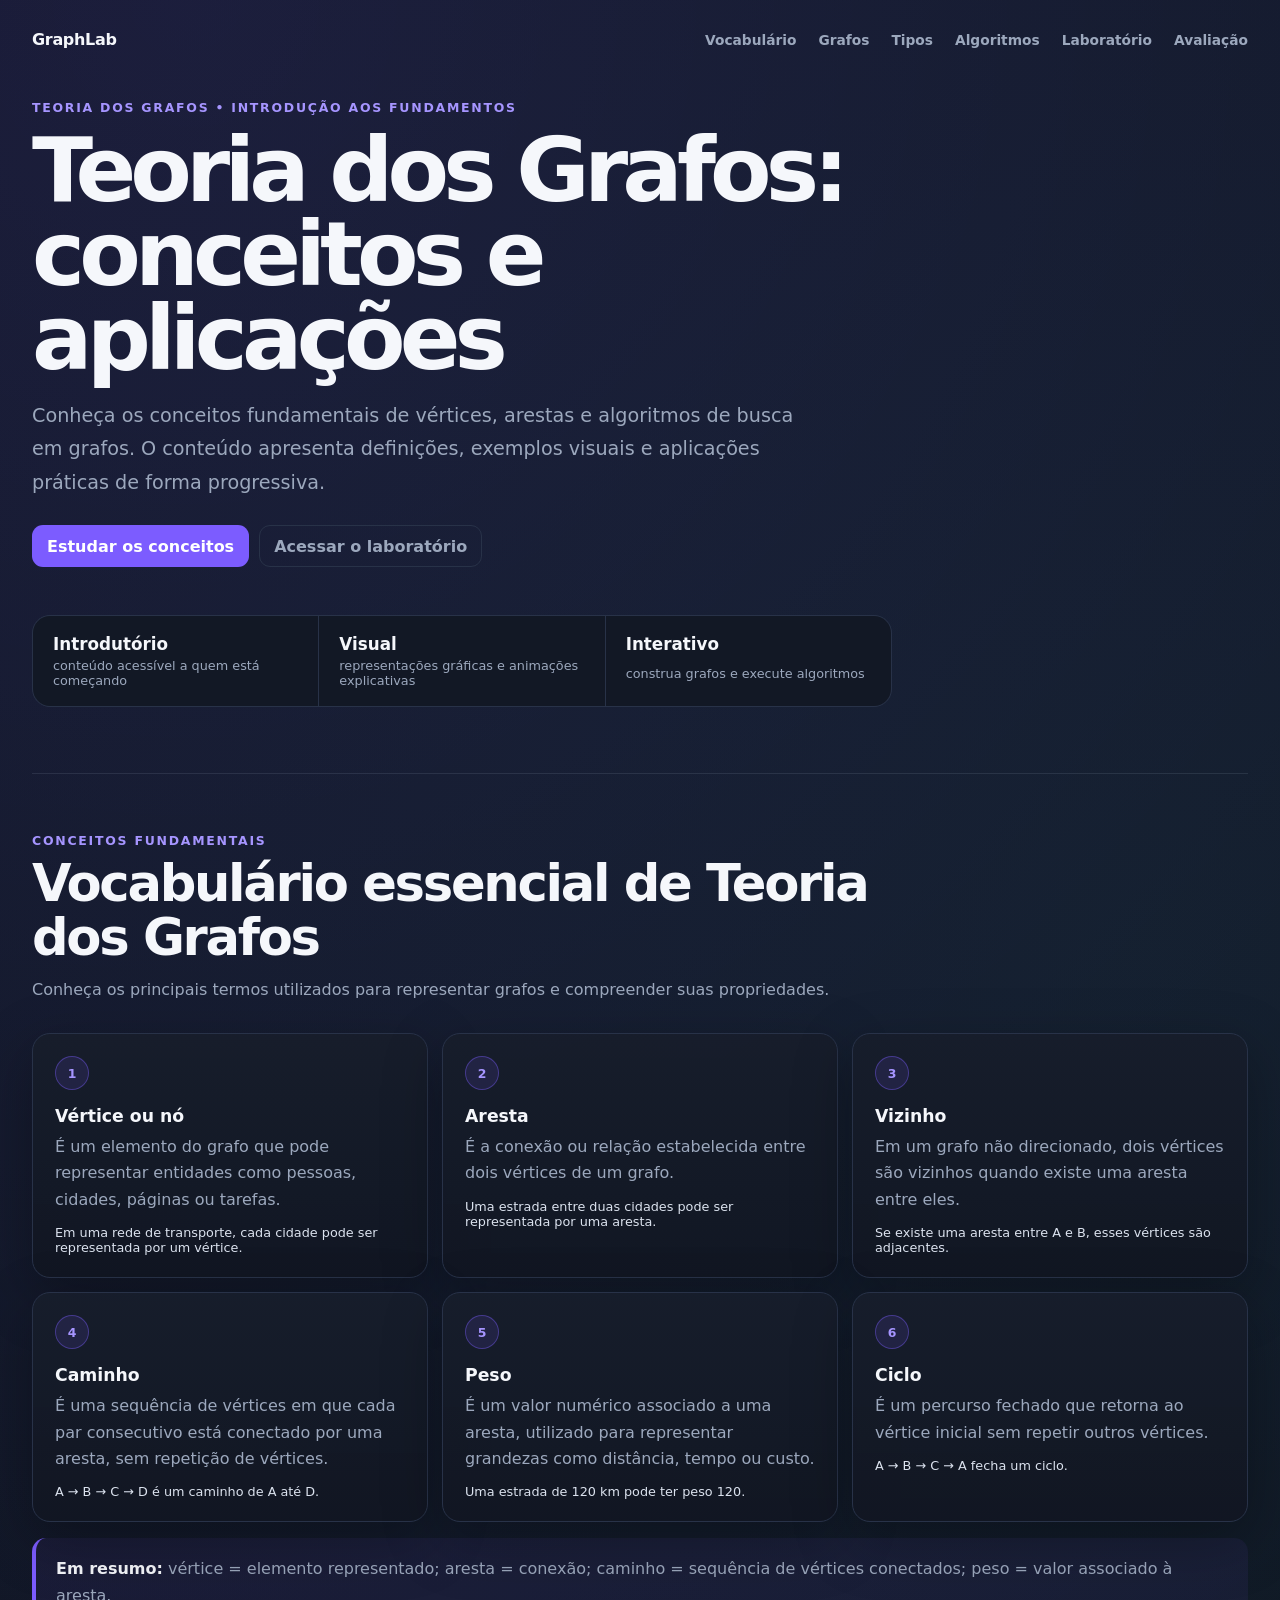
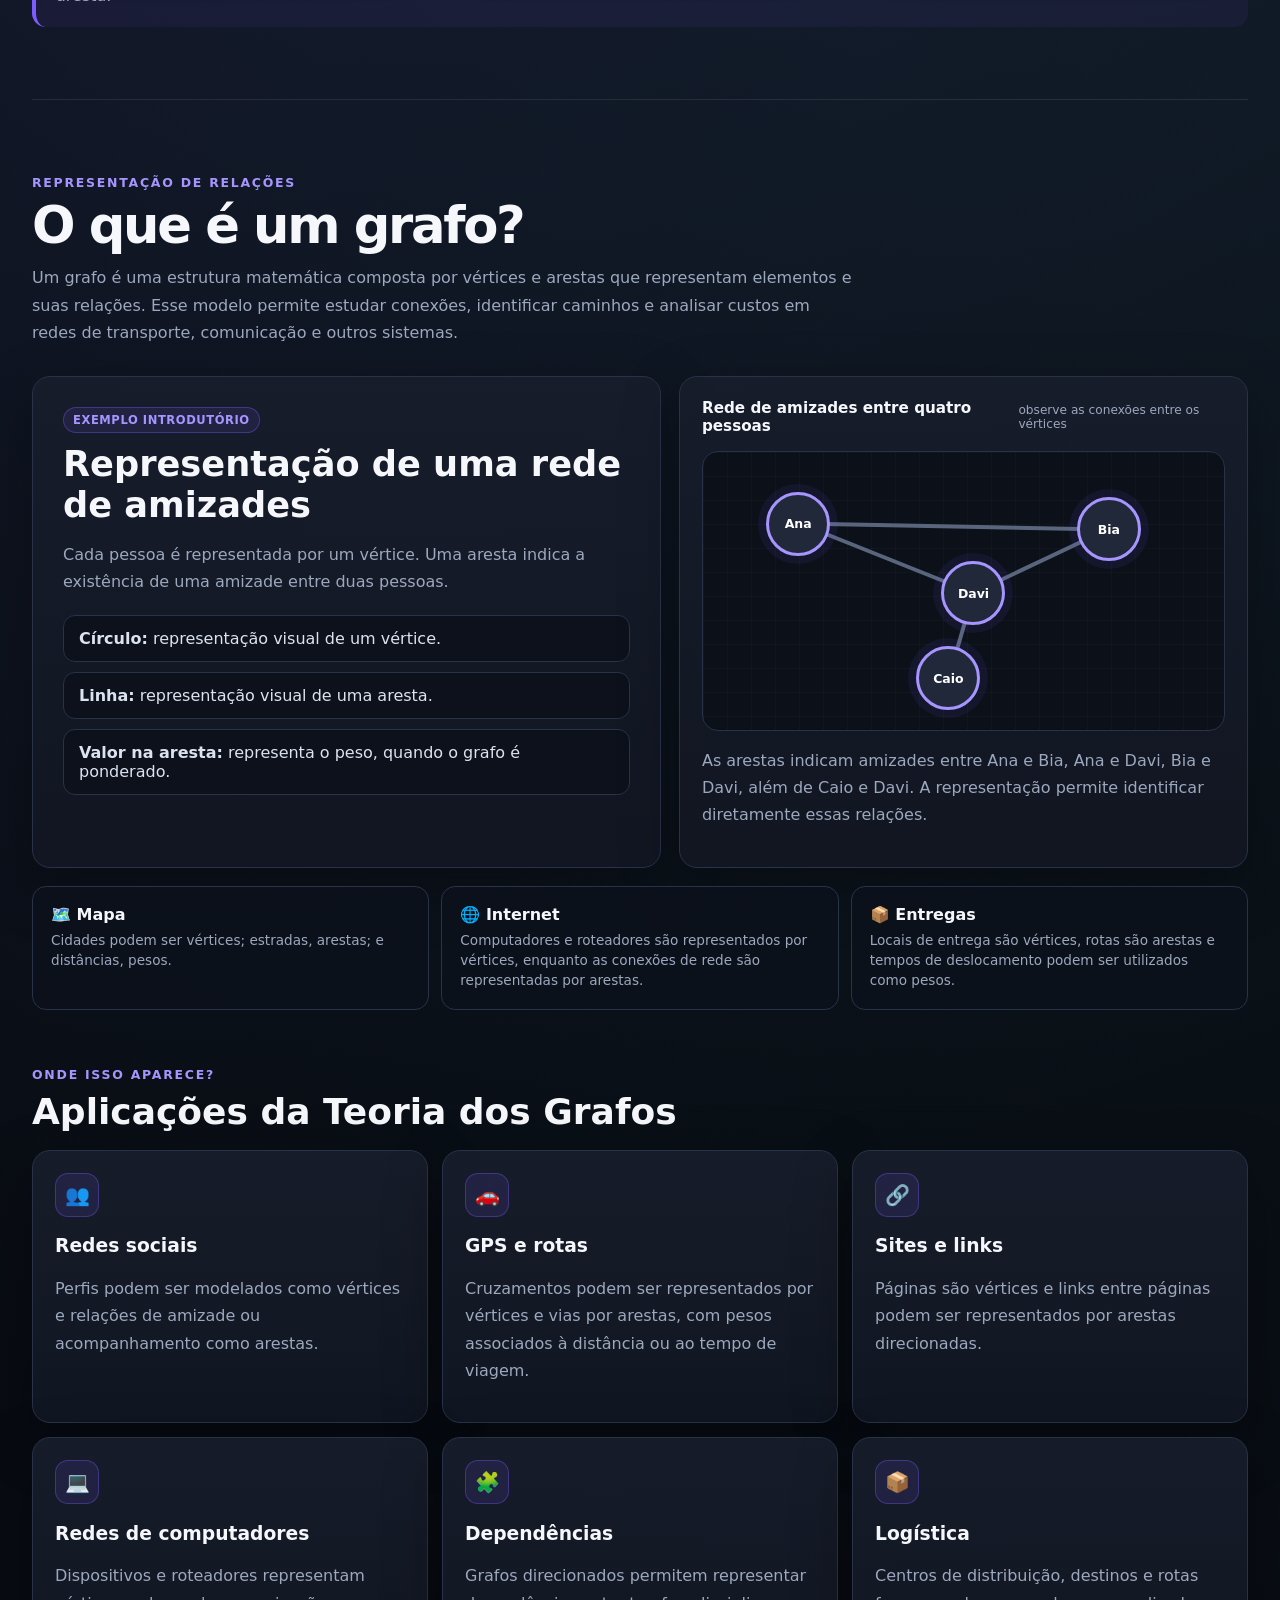
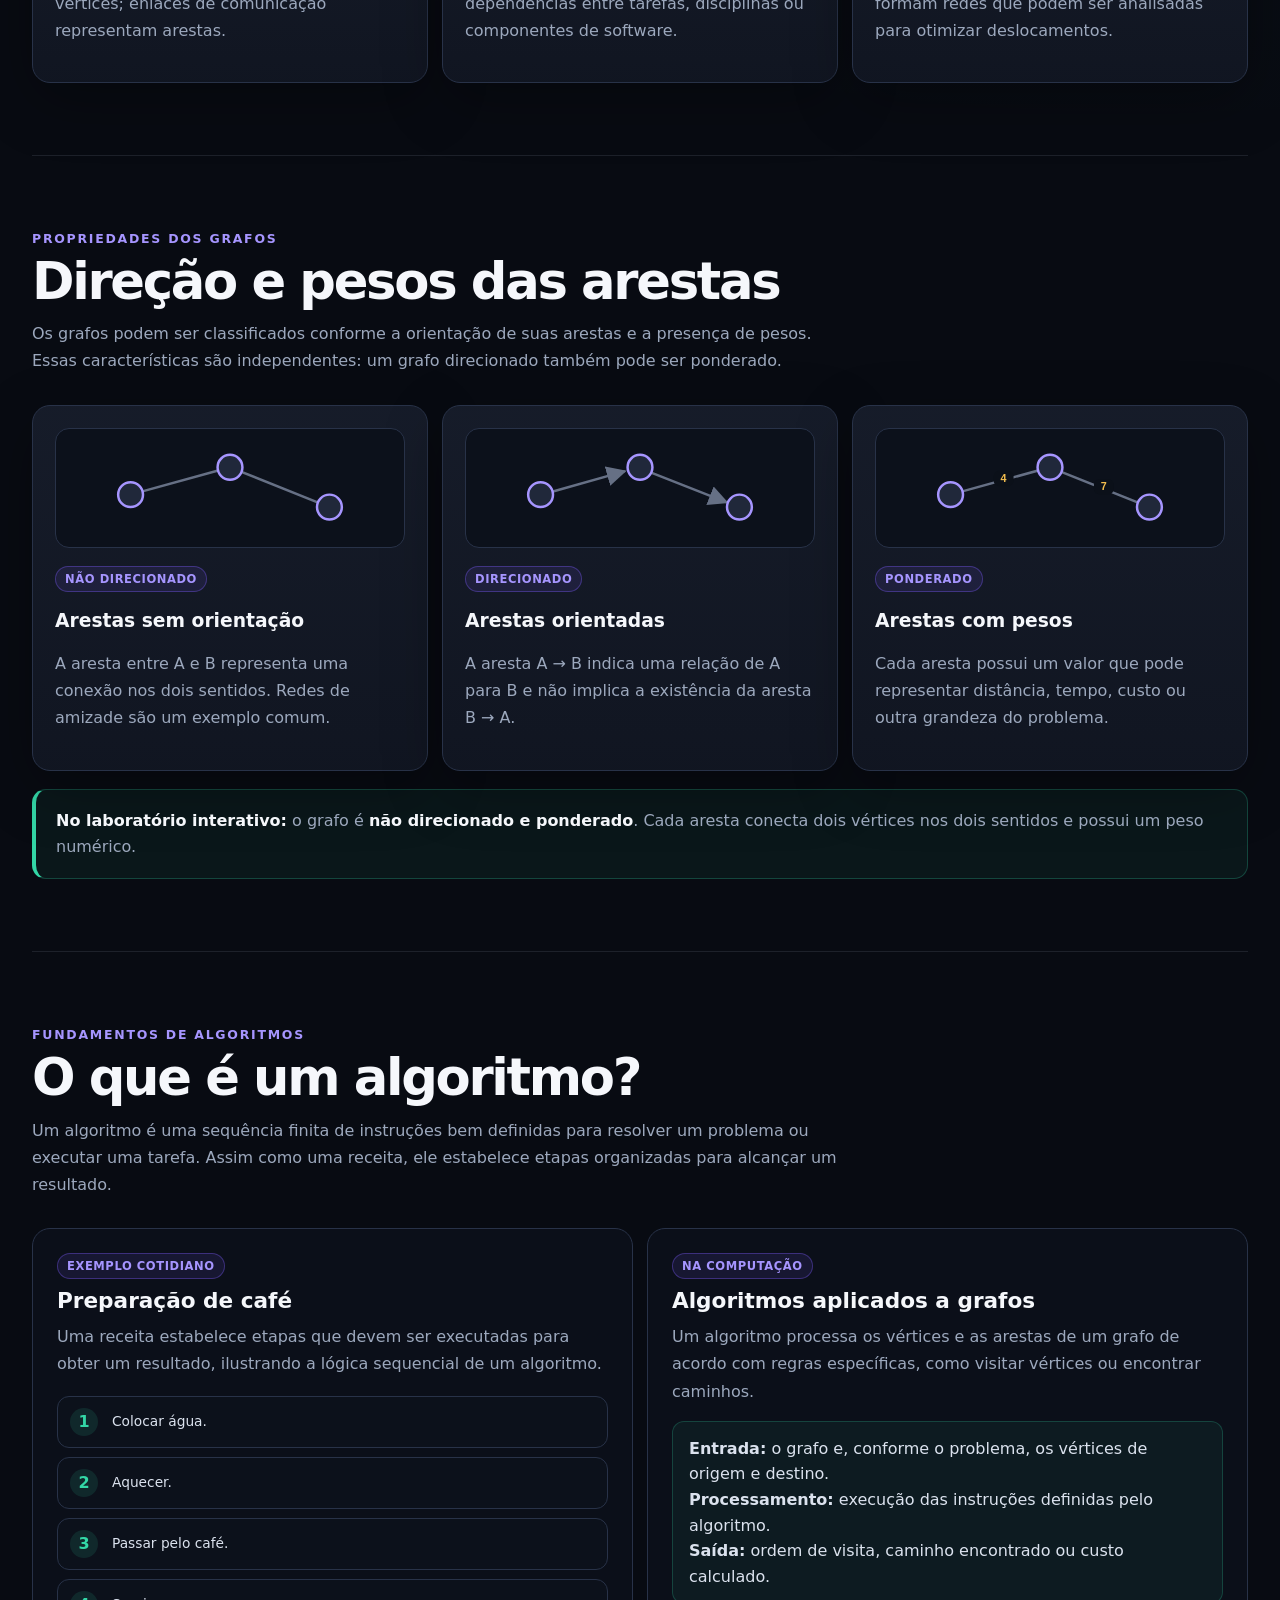
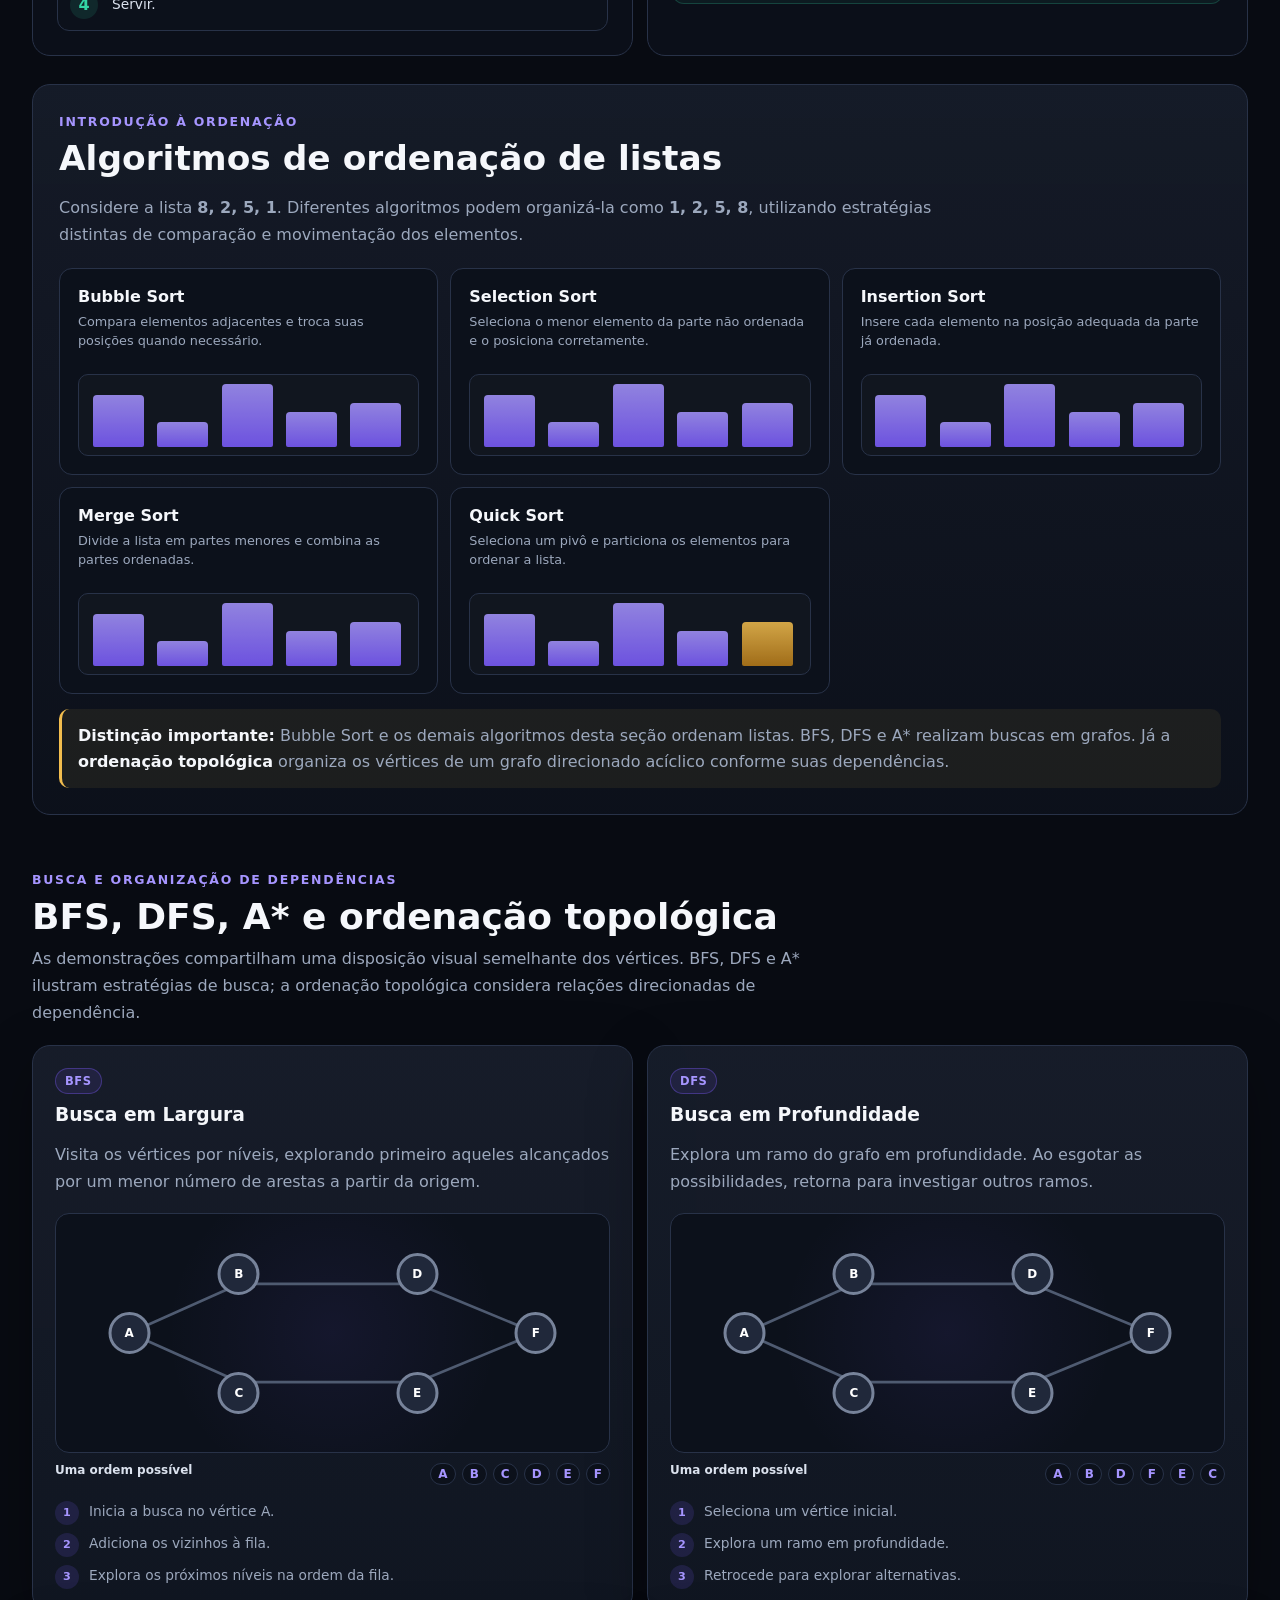
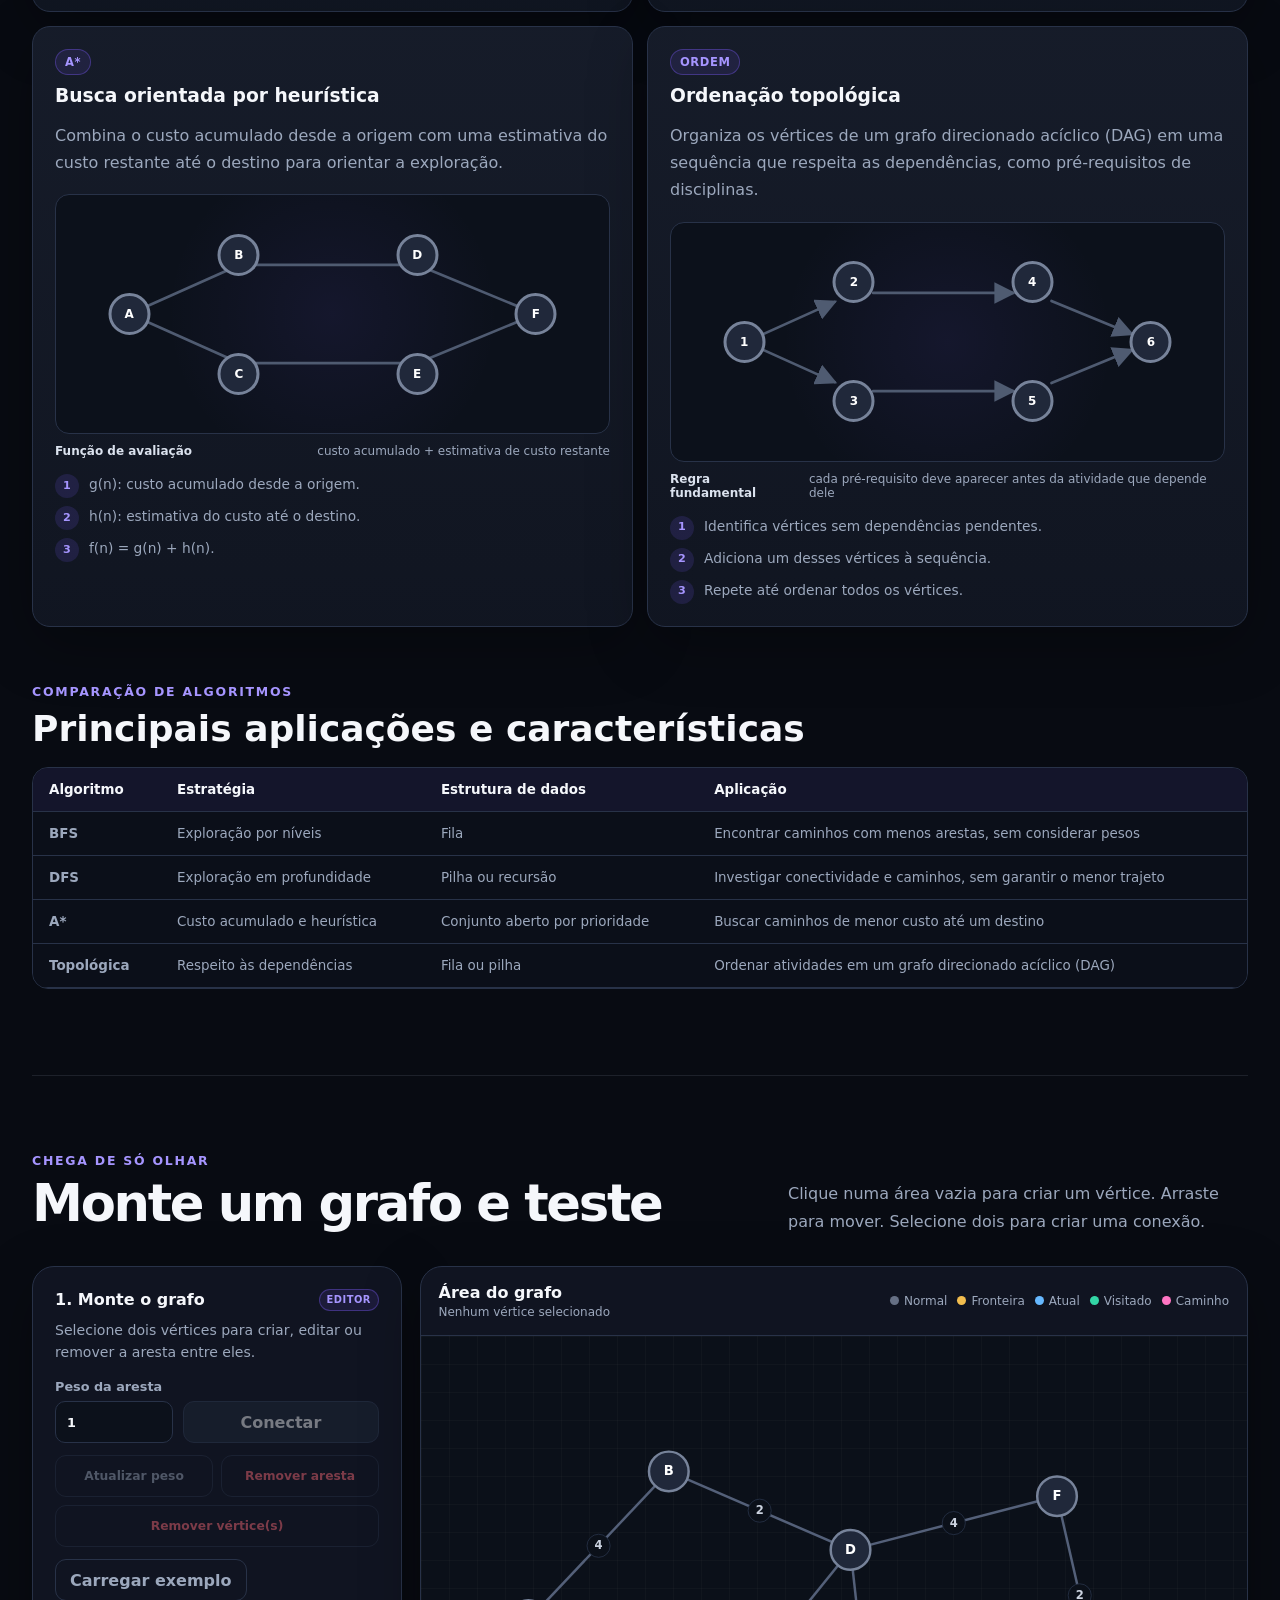
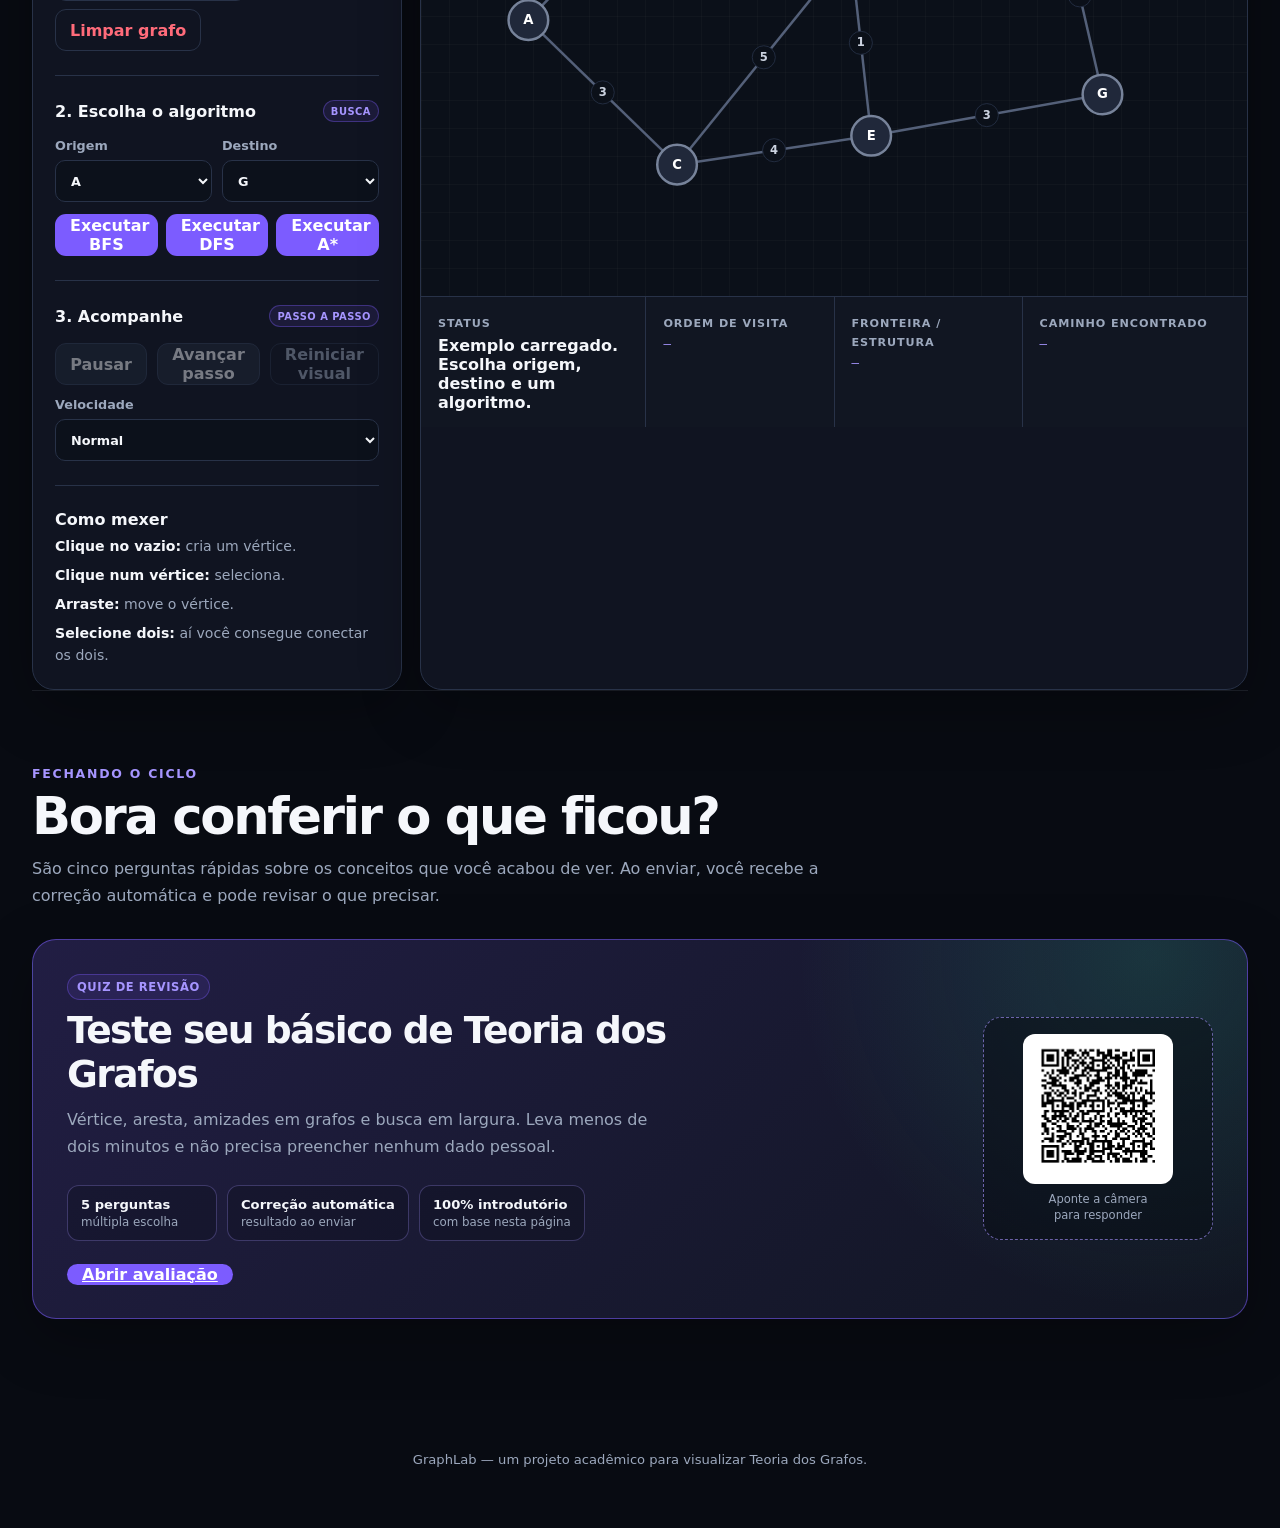
==== commit b6af6a52: "docs(graphlab): detalhar algoritmos e corrigir explicações conceituais" ====
--- a/index.html
+++ b/index.html
@@ -134,70 +134,70 @@
 
     <section id="algoritmos" class="content-section algorithms-section">
       <div class="section-heading">
-        <span class="eyebrow">Antes de BFS, DFS e companhia</span>
+        <span class="eyebrow">Fundamentos de algoritmos</span>
         <h2>O que é um algoritmo?</h2>
-        <p>É só uma sequência de passos para resolver alguma coisa. Tipo uma receita: você começa com algo, segue uma ordem e chega num resultado.</p>
+        <p>Um algoritmo é uma sequência finita de instruções bem definidas para resolver um problema ou executar uma tarefa. Assim como uma receita, ele estabelece etapas organizadas para alcançar um resultado.</p>
       </div>
 
       <div class="algorithm-foundation-grid">
         <article class="algorithm-foundation-card">
-          <span class="card-kicker">Exemplo fora da programação</span><h3>Fazer café já serve como exemplo</h3><p>Não precisa complicar: você tem passos numa ordem e quer chegar numa xícara pronta.</p>
+          <span class="card-kicker">Exemplo cotidiano</span><h3>Preparação de café</h3><p>Uma receita estabelece etapas que devem ser executadas para obter um resultado, ilustrando a lógica sequencial de um algoritmo.</p>
           <div class="recipe-steps"><div class="recipe-step"><b>1</b><span>Colocar água.</span></div><div class="recipe-step"><b>2</b><span>Aquecer.</span></div><div class="recipe-step"><b>3</b><span>Passar pelo café.</span></div><div class="recipe-step"><b>4</b><span>Servir.</span></div></div>
         </article>
         <article class="algorithm-foundation-card">
-          <span class="card-kicker">No código</span><h3>A lógica é a mesma</h3><p>No grafo, o algoritmo recebe os pontos e conexões e segue uma regra para decidir o que fazer em seguida.</p>
-          <div class="algorithm-definition"><strong>Entrada:</strong> o grafo e, às vezes, um começo e um destino.<br /><strong>Processamento:</strong> a regra do algoritmo decide o próximo passo.<br /><strong>Saída:</strong> pode ser uma ordem de visita, um caminho, um custo etc.</div>
+          <span class="card-kicker">Na computação</span><h3>Algoritmos aplicados a grafos</h3><p>Um algoritmo processa os vértices e as arestas de um grafo de acordo com regras específicas, como visitar vértices ou encontrar caminhos.</p>
+          <div class="algorithm-definition"><strong>Entrada:</strong> o grafo e, conforme o problema, os vértices de origem e destino.<br /><strong>Processamento:</strong> execução das instruções definidas pelo algoritmo.<br /><strong>Saída:</strong> ordem de visita, caminho encontrado ou custo calculado.</div>
         </article>
       </div>
 
       <div class="sorting-explainer">
-        <span class="eyebrow">E quando o problema é colocar em ordem?</span>
-        <h3>Aí entram os algoritmos de ordenação</h3>
-        <p>Pega uma lista bagunçada, tipo <strong>8, 2, 5, 1</strong>, e reorganiza para <strong>1, 2, 5, 8</strong>. O resultado final pode ser igual, mas o jeito de chegar nele muda bastante.</p>
+        <span class="eyebrow">Introdução à ordenação</span>
+        <h3>Algoritmos de ordenação de listas</h3>
+        <p>Considere a lista <strong>8, 2, 5, 1</strong>. Diferentes algoritmos podem organizá-la como <strong>1, 2, 5, 8</strong>, utilizando estratégias distintas de comparação e movimentação dos elementos.</p>
         <div class="sorting-grid">
-          <article class="sorting-card"><strong>Bubble Sort</strong><span>Vai comparando vizinhos e trocando de lugar.</span><div class="sort-bars"><i></i><i></i><i></i><i></i><i></i></div></article>
-          <article class="sorting-card"><strong>Selection Sort</strong><span>Procura o menor e leva ele para a próxima posição certa.</span><div class="sort-bars"><i></i><i></i><i></i><i></i><i></i></div></article>
-          <article class="sorting-card"><strong>Insertion Sort</strong><span>Pega um item e encaixa ele no lugar certo da parte já ordenada.</span><div class="sort-bars"><i></i><i></i><i></i><i></i><i></i></div></article>
-          <article class="sorting-card"><strong>Merge Sort</strong><span>Quebra em partes menores, ordena e depois junta de novo.</span><div class="sort-bars"><i></i><i></i><i></i><i></i><i></i></div></article>
-          <article class="sorting-card"><strong>Quick Sort</strong><span>Escolhe um pivô e separa menores de um lado e maiores do outro.</span><div class="sort-bars"><i></i><i></i><i></i><i></i><i></i></div></article>
+          <article class="sorting-card"><strong>Bubble Sort</strong><span>Compara elementos adjacentes e troca suas posições quando necessário.</span><div class="sort-bars"><i></i><i></i><i></i><i></i><i></i></div></article>
+          <article class="sorting-card"><strong>Selection Sort</strong><span>Seleciona o menor elemento da parte não ordenada e o posiciona corretamente.</span><div class="sort-bars"><i></i><i></i><i></i><i></i><i></i></div></article>
+          <article class="sorting-card"><strong>Insertion Sort</strong><span>Insere cada elemento na posição adequada da parte já ordenada.</span><div class="sort-bars"><i></i><i></i><i></i><i></i><i></i></div></article>
+          <article class="sorting-card"><strong>Merge Sort</strong><span>Divide a lista em partes menores e combina as partes ordenadas.</span><div class="sort-bars"><i></i><i></i><i></i><i></i><i></i></div></article>
+          <article class="sorting-card"><strong>Quick Sort</strong><span>Seleciona um pivô e particiona os elementos para ordenar a lista.</span><div class="sort-bars"><i></i><i></i><i></i><i></i><i></i></div></article>
         </div>
-        <div class="sorting-note"><strong>Detalhe importante:</strong> BFS, DFS e A* não ordenam uma lista. Eles percorrem/buscam num grafo. A <strong>ordenação topológica</strong> tem “ordenação” no nome porque ela realmente monta uma ordem, mas respeitando dependências.</div>
-      </div>
-
-      <div class="section-divider-title"><span class="eyebrow">Agora vamos andar pelo grafo</span><h3>BFS, DFS, A* e ordenação topológica</h3><p>Os quatro desenhos usam o mesmo grafo. O que muda é a regra usada para decidir o próximo nó.</p></div>
+        <div class="sorting-note"><strong>Distinção importante:</strong> Bubble Sort e os demais algoritmos desta seção ordenam listas. BFS, DFS e A* realizam buscas em grafos. Já a <strong>ordenação topológica</strong> organiza os vértices de um grafo direcionado acíclico conforme suas dependências.</div>
+      </div>
+
+      <div class="section-divider-title"><span class="eyebrow">Busca e organização de dependências</span><h3>BFS, DFS, A* e ordenação topológica</h3><p>As demonstrações compartilham uma disposição visual semelhante dos vértices. BFS, DFS e A* ilustram estratégias de busca; a ordenação topológica considera relações direcionadas de dependência.</p></div>
 
       <div class="algorithm-visual-grid">
         <article class="algorithm-visual-card">
-          <span class="algorithm-badge">BFS</span><h3>Busca em Largura</h3><p>Vai abrindo por camadas: primeiro quem está perto, depois quem está mais longe.</p>
+          <span class="algorithm-badge">BFS</span><h3>Busca em Largura</h3><p>Visita os vértices por níveis, explorando primeiro aqueles alcançados por um menor número de arestas a partir da origem.</p>
           <div class="algorithm-demo demo-bfs" aria-label="Animação da busca em largura"><div class="demo-stage"><span class="demo-line l1"></span><span class="demo-line l2"></span><span class="demo-line l3"></span><span class="demo-line l4"></span><span class="demo-line l5"></span><span class="demo-line l6"></span><span class="demo-node n1">A</span><span class="demo-node n2">B</span><span class="demo-node n3">C</span><span class="demo-node n4">D</span><span class="demo-node n5">E</span><span class="demo-node n6">F</span></div></div>
           <div class="demo-caption"><strong>Uma ordem possível</strong><div class="demo-order"><span>A</span><span>B</span><span>C</span><span>D</span><span>E</span><span>F</span></div></div>
-          <ul class="algorithm-steps"><li><strong>1</strong><span>Começa em A.</span></li><li><strong>2</strong><span>Olha os vizinhos de A.</span></li><li><strong>3</strong><span>Só depois segue para a próxima camada.</span></li></ul>
-        </article>
-
-        <article class="algorithm-visual-card">
-          <span class="algorithm-badge">DFS</span><h3>Busca em Profundidade</h3><p>Escolhe um caminho e vai nele até onde der. Quando acaba, volta e tenta outro.</p>
+          <ul class="algorithm-steps"><li><strong>1</strong><span>Inicia a busca no vértice A.</span></li><li><strong>2</strong><span>Adiciona os vizinhos à fila.</span></li><li><strong>3</strong><span>Explora os próximos níveis na ordem da fila.</span></li></ul>
+        </article>
+
+        <article class="algorithm-visual-card">
+          <span class="algorithm-badge">DFS</span><h3>Busca em Profundidade</h3><p>Explora um ramo do grafo em profundidade. Ao esgotar as possibilidades, retorna para investigar outros ramos.</p>
           <div class="algorithm-demo demo-dfs" aria-label="Animação da busca em profundidade"><div class="demo-stage"><span class="demo-line l1"></span><span class="demo-line l2"></span><span class="demo-line l3"></span><span class="demo-line l4"></span><span class="demo-line l5"></span><span class="demo-line l6"></span><span class="demo-node n1">A</span><span class="demo-node n2">B</span><span class="demo-node n3">C</span><span class="demo-node n4">D</span><span class="demo-node n5">E</span><span class="demo-node n6">F</span></div></div>
           <div class="demo-caption"><strong>Uma ordem possível</strong><div class="demo-order"><span>A</span><span>B</span><span>D</span><span>F</span><span>E</span><span>C</span></div></div>
-          <ul class="algorithm-steps"><li><strong>1</strong><span>Escolhe um caminho.</span></li><li><strong>2</strong><span>Vai fundo nele.</span></li><li><strong>3</strong><span>Se não der mais, volta.</span></li></ul>
-        </article>
-
-        <article class="algorithm-visual-card">
-          <span class="algorithm-badge">A*</span><h3>Busca com uma “noção” do destino</h3><p>Além do que já gastou, ele usa uma estimativa de quanto ainda falta para chegar.</p>
+          <ul class="algorithm-steps"><li><strong>1</strong><span>Seleciona um vértice inicial.</span></li><li><strong>2</strong><span>Explora um ramo em profundidade.</span></li><li><strong>3</strong><span>Retrocede para explorar alternativas.</span></li></ul>
+        </article>
+
+        <article class="algorithm-visual-card">
+          <span class="algorithm-badge">A*</span><h3>Busca orientada por heurística</h3><p>Combina o custo acumulado desde a origem com uma estimativa do custo restante até o destino para orientar a exploração.</p>
           <div class="algorithm-demo demo-astar" aria-label="Animação simplificada do A estrela"><div class="demo-stage"><span class="demo-line l1"></span><span class="demo-line l2"></span><span class="demo-line l3"></span><span class="demo-line l4"></span><span class="demo-line l5"></span><span class="demo-line l6"></span><span class="demo-node n1">A</span><span class="demo-node n2">B</span><span class="demo-node n3">C</span><span class="demo-node n4">D</span><span class="demo-node n5">E</span><span class="demo-node n6">F</span></div></div>
-          <div class="demo-caption"><strong>A conta por trás</strong><span>custo já gasto + estimativa do que falta</span></div>
-          <ul class="algorithm-steps"><li><strong>1</strong><span>g(n): o que já custou.</span></li><li><strong>2</strong><span>h(n): uma estimativa do que falta.</span></li><li><strong>3</strong><span>f(n) = g(n) + h(n).</span></li></ul>
-        </article>
-
-        <article class="algorithm-visual-card">
-          <span class="algorithm-badge">Ordem</span><h3>Ordenação topológica</h3><p>Serve para situações em que uma coisa precisa acontecer antes da outra, tipo pré-requisito de matéria ou dependência de tarefa.</p>
+          <div class="demo-caption"><strong>Função de avaliação</strong><span>custo acumulado + estimativa de custo restante</span></div>
+          <ul class="algorithm-steps"><li><strong>1</strong><span>g(n): custo acumulado desde a origem.</span></li><li><strong>2</strong><span>h(n): estimativa do custo até o destino.</span></li><li><strong>3</strong><span>f(n) = g(n) + h(n).</span></li></ul>
+        </article>
+
+        <article class="algorithm-visual-card">
+          <span class="algorithm-badge">Ordem</span><h3>Ordenação topológica</h3><p>Organiza os vértices de um grafo direcionado acíclico (DAG) em uma sequência que respeita as dependências, como pré-requisitos de disciplinas.</p>
           <div class="algorithm-demo demo-topological" aria-label="Animação conceitual de uma ordenação topológica"><div class="demo-stage"><span class="demo-line l1 type-arrow"></span><span class="demo-line l2 type-arrow"></span><span class="demo-line l3 type-arrow"></span><span class="demo-line l4 type-arrow"></span><span class="demo-line l5 type-arrow"></span><span class="demo-line l6 type-arrow"></span><span class="demo-node n1">1</span><span class="demo-node n2">2</span><span class="demo-node n3">3</span><span class="demo-node n4">4</span><span class="demo-node n5">5</span><span class="demo-node n6">6</span></div></div>
-          <div class="demo-caption"><strong>A regra</strong><span>uma dependência vem antes de quem depende dela</span></div>
-          <ul class="algorithm-steps"><li><strong>1</strong><span>Pega algo sem dependência pendente.</span></li><li><strong>2</strong><span>Coloca na ordem.</span></li><li><strong>3</strong><span>Repete até terminar.</span></li></ul>
-        </article>
-      </div>
-
-      <div class="section-divider-title"><span class="eyebrow">Resumo rápido</span><h3>Quando eu usaria cada um?</h3></div>
-      <div class="comparison-table-wrap"><table class="comparison-table"><thead><tr><th>Algoritmo</th><th>Jeito de pensar</th><th>Usa</th><th>Bom para</th></tr></thead><tbody><tr><td><strong>BFS</strong></td><td>Abre por camadas</td><td>Fila</td><td>Menor número de arestas em grafo não ponderado</td></tr><tr><td><strong>DFS</strong></td><td>Vai até o fundo e volta</td><td>Pilha / recursão</td><td>Exploração, ciclos e conectividade</td></tr><tr><td><strong>A*</strong></td><td>Custo + estimativa</td><td>Fila de prioridade</td><td>Rotas até um destino conhecido</td></tr><tr><td><strong>Topológica</strong></td><td>Respeita dependências</td><td>Fila ou pilha</td><td>Ordenar tarefas de um DAG</td></tr></tbody></table></div>
+          <div class="demo-caption"><strong>Regra fundamental</strong><span>cada pré-requisito deve aparecer antes da atividade que depende dele</span></div>
+          <ul class="algorithm-steps"><li><strong>1</strong><span>Identifica vértices sem dependências pendentes.</span></li><li><strong>2</strong><span>Adiciona um desses vértices à sequência.</span></li><li><strong>3</strong><span>Repete até ordenar todos os vértices.</span></li></ul>
+        </article>
+      </div>
+
+      <div class="section-divider-title"><span class="eyebrow">Comparação de algoritmos</span><h3>Principais aplicações e características</h3></div>
+      <div class="comparison-table-wrap"><table class="comparison-table"><thead><tr><th>Algoritmo</th><th>Estratégia</th><th>Estrutura de dados</th><th>Aplicação</th></tr></thead><tbody><tr><td><strong>BFS</strong></td><td>Exploração por níveis</td><td>Fila</td><td>Encontrar caminhos com menos arestas, sem considerar pesos</td></tr><tr><td><strong>DFS</strong></td><td>Exploração em profundidade</td><td>Pilha ou recursão</td><td>Investigar conectividade e caminhos, sem garantir o menor trajeto</td></tr><tr><td><strong>A*</strong></td><td>Custo acumulado e heurística</td><td>Conjunto aberto por prioridade</td><td>Buscar caminhos de menor custo até um destino</td></tr><tr><td><strong>Topológica</strong></td><td>Respeito às dependências</td><td>Fila ou pilha</td><td>Ordenar atividades em um grafo direcionado acíclico (DAG)</td></tr></tbody></table></div>
     </section>
 
     <section id="laboratorio" class="lab-section">
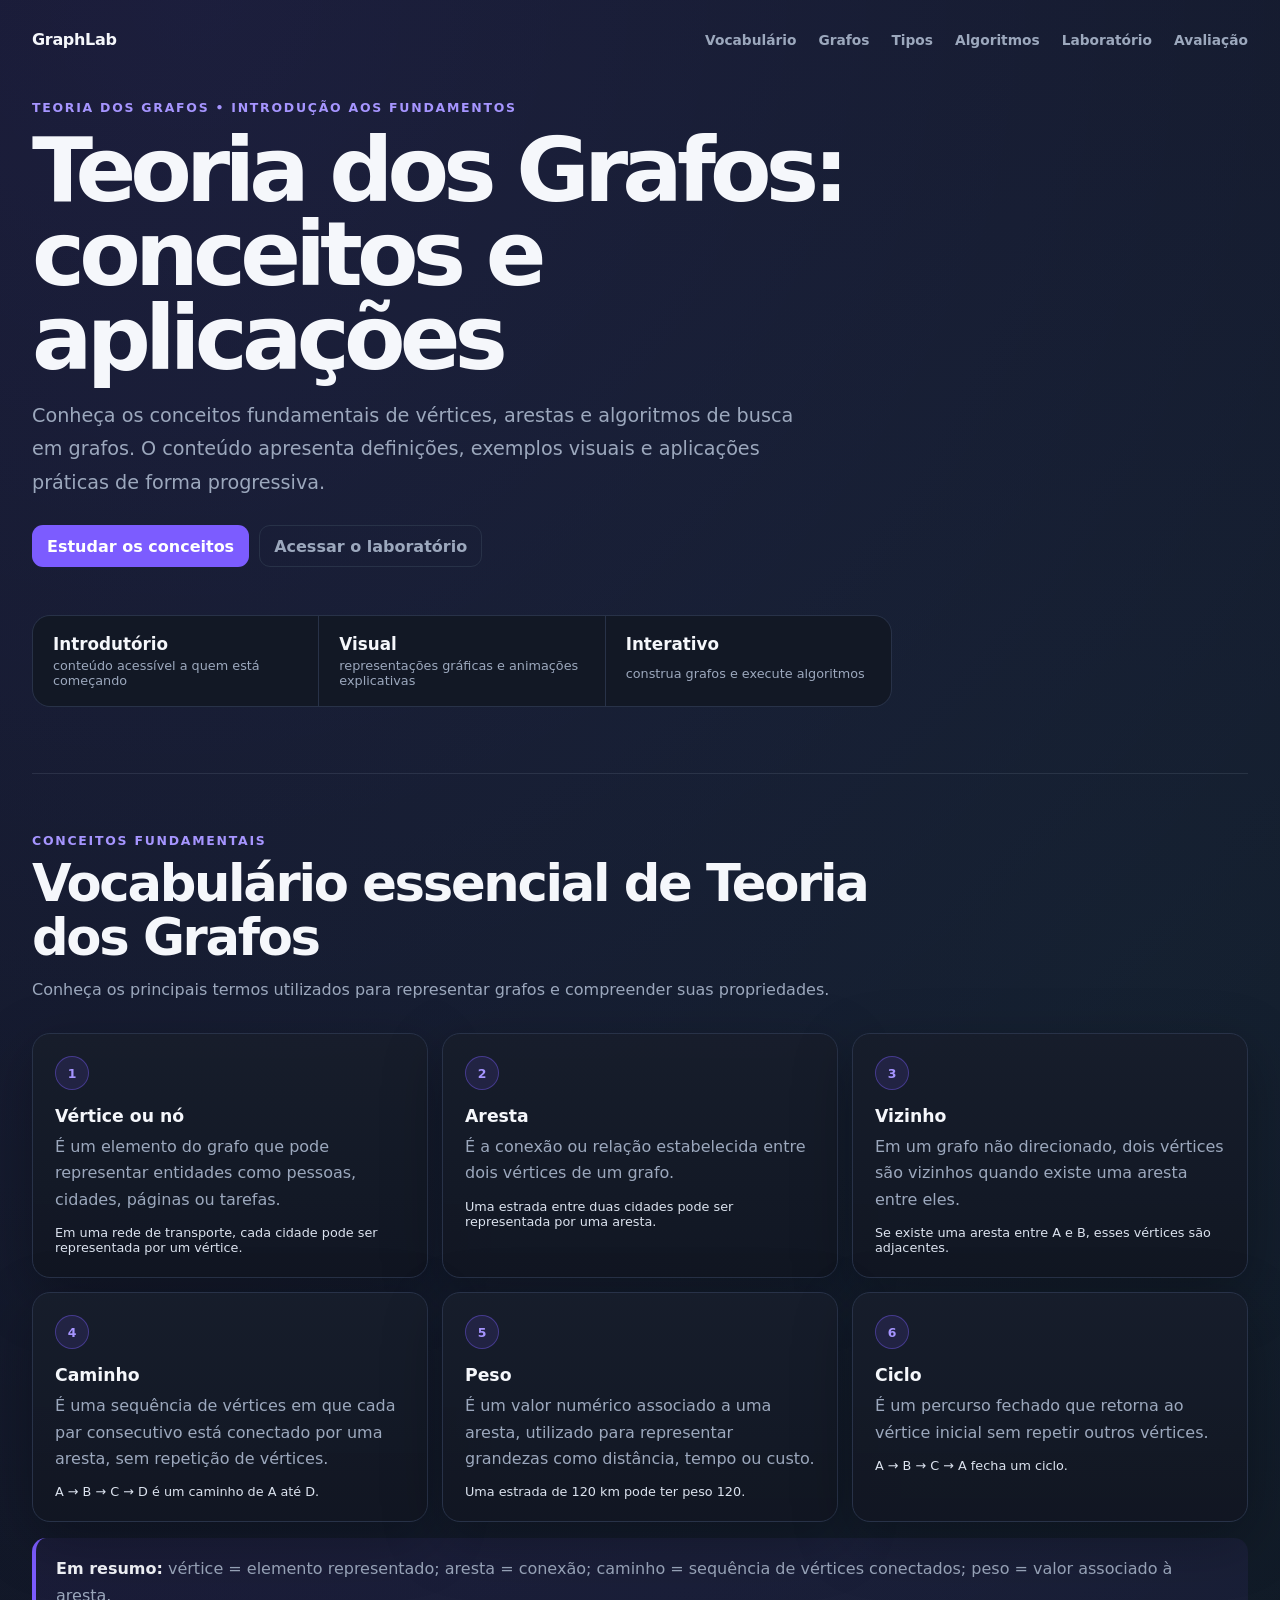
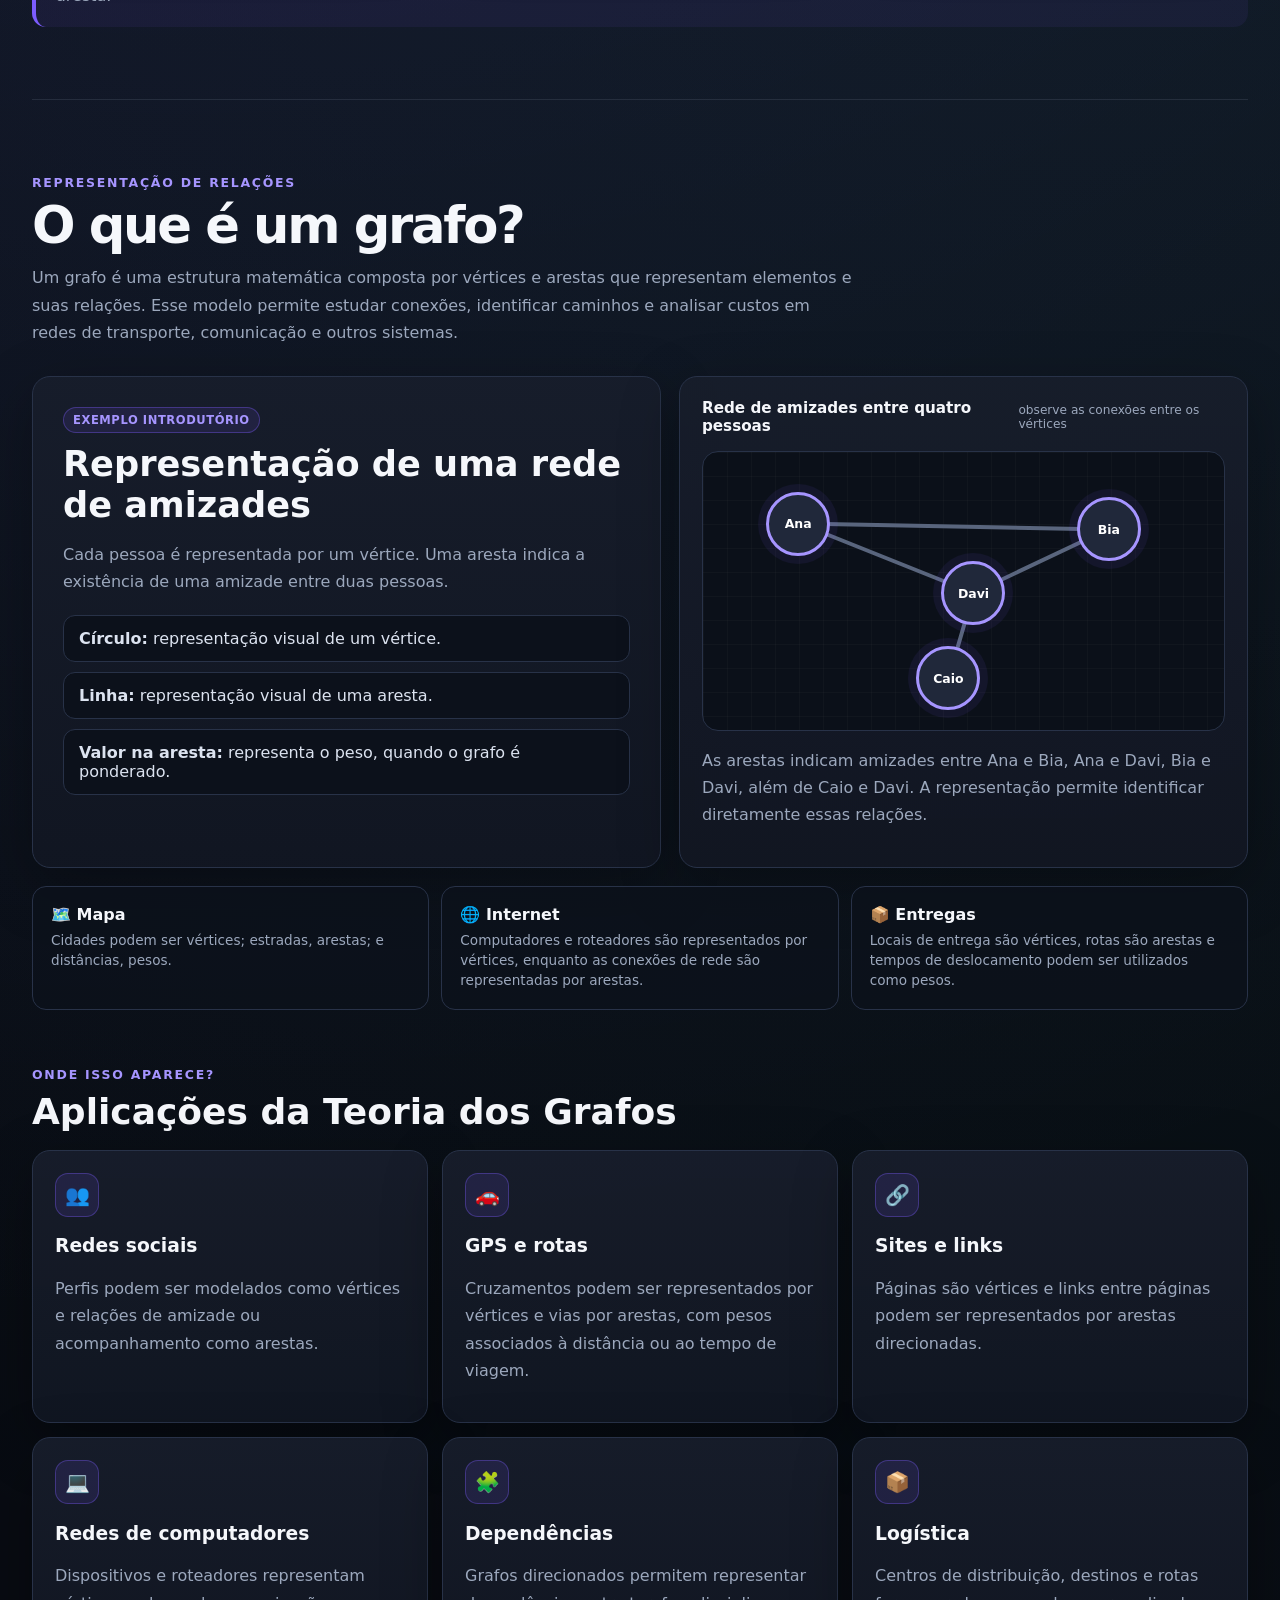
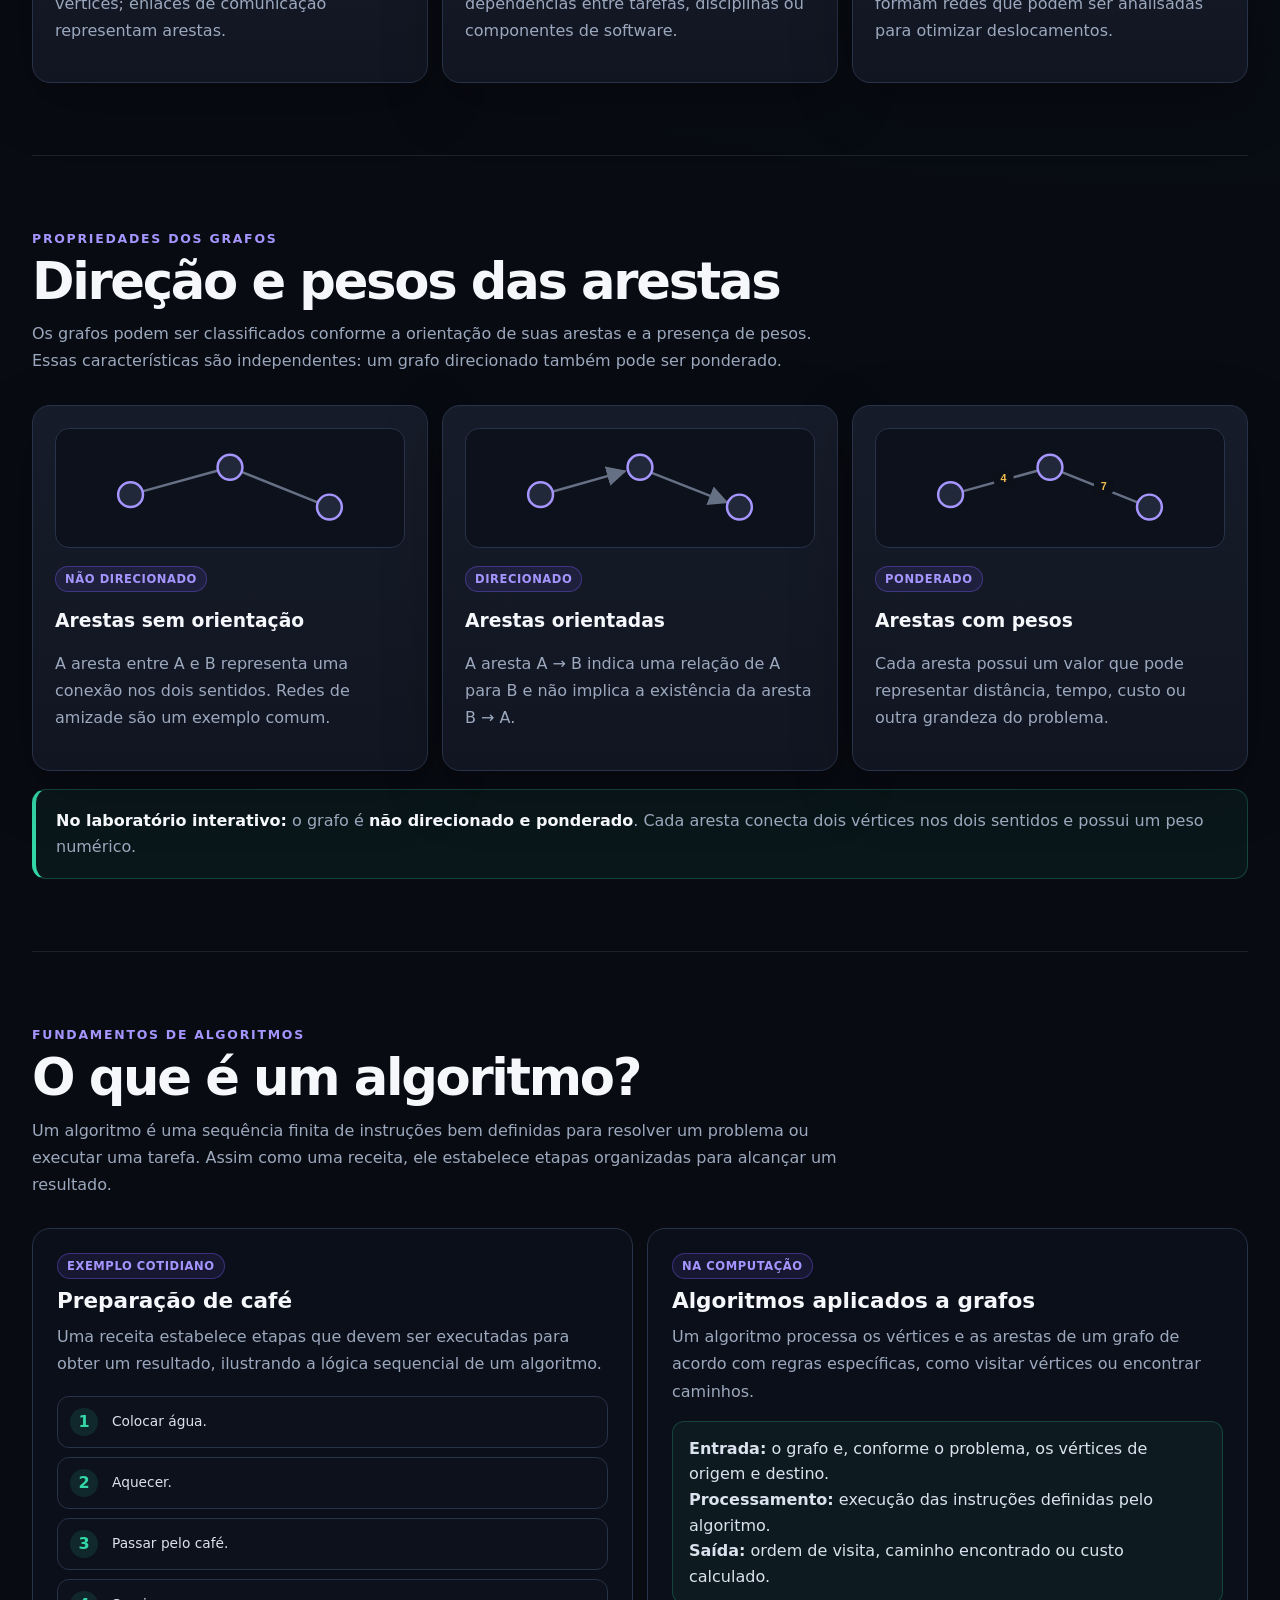
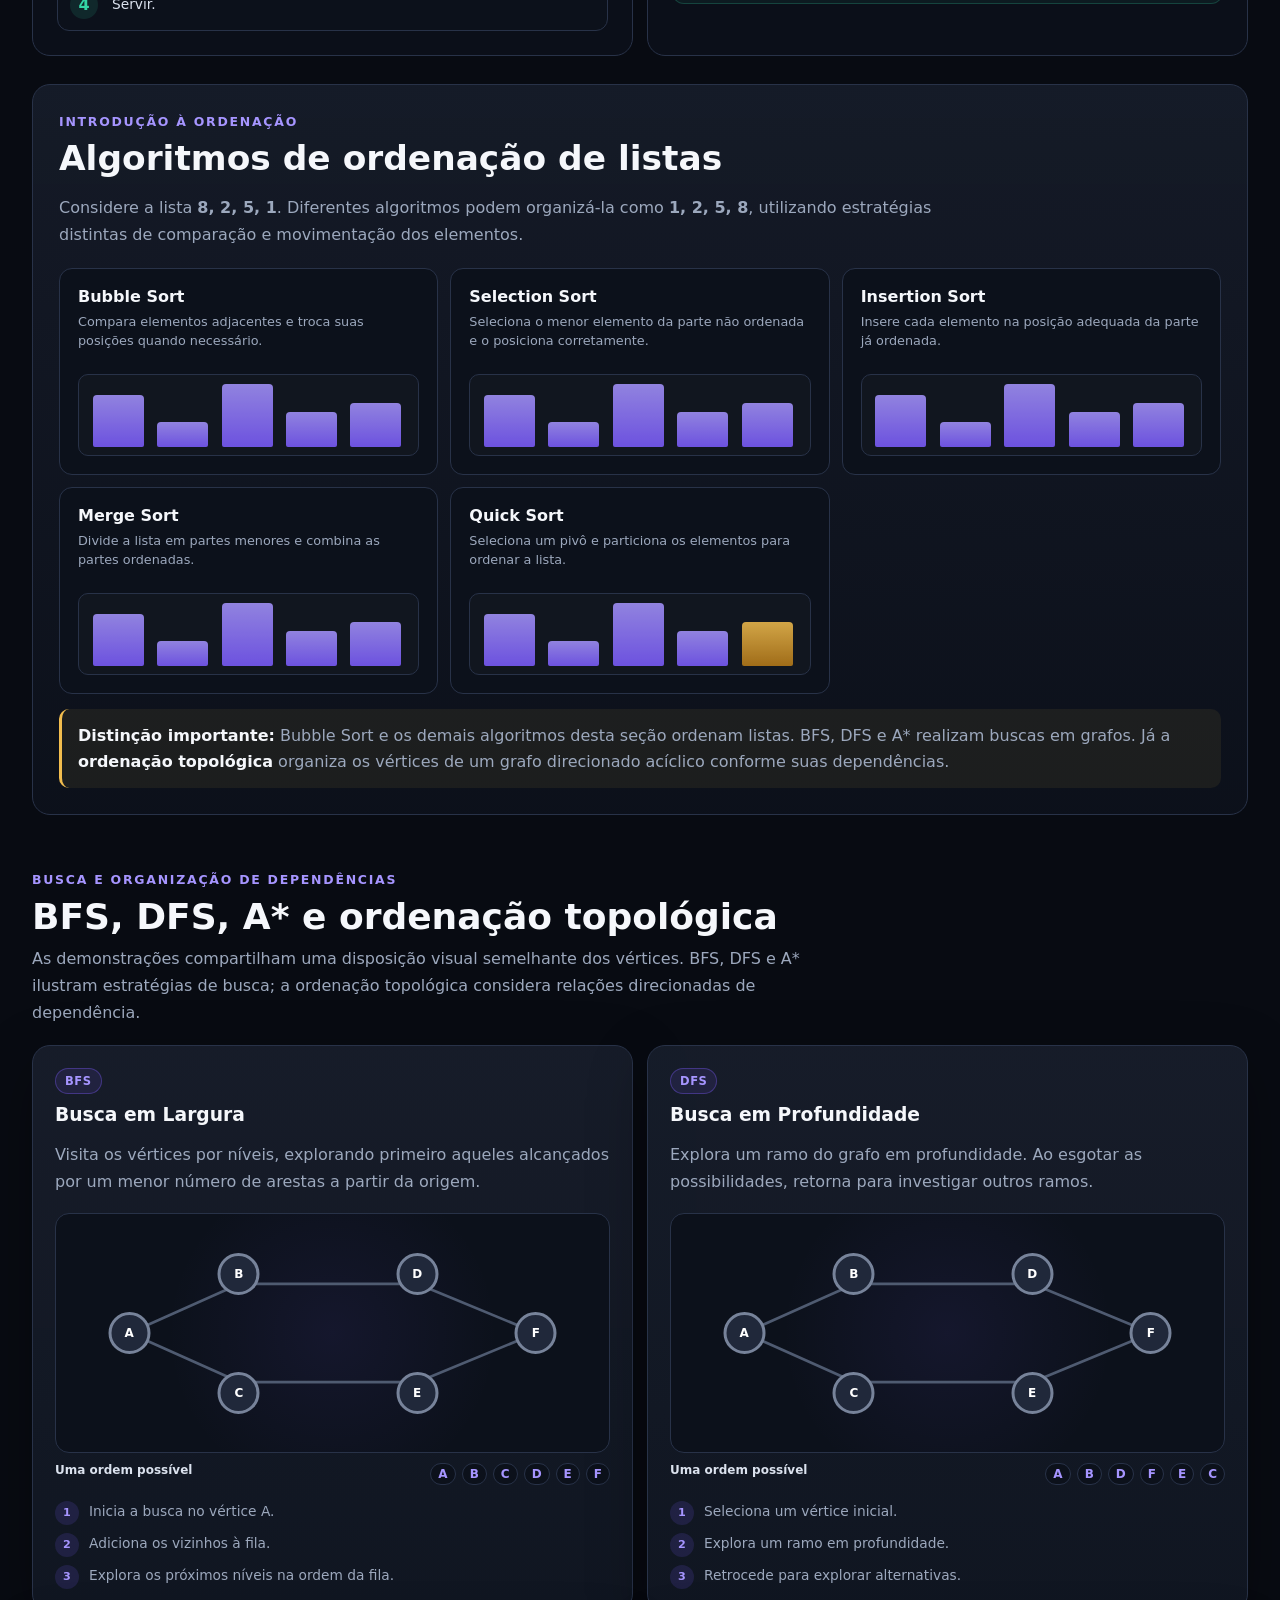
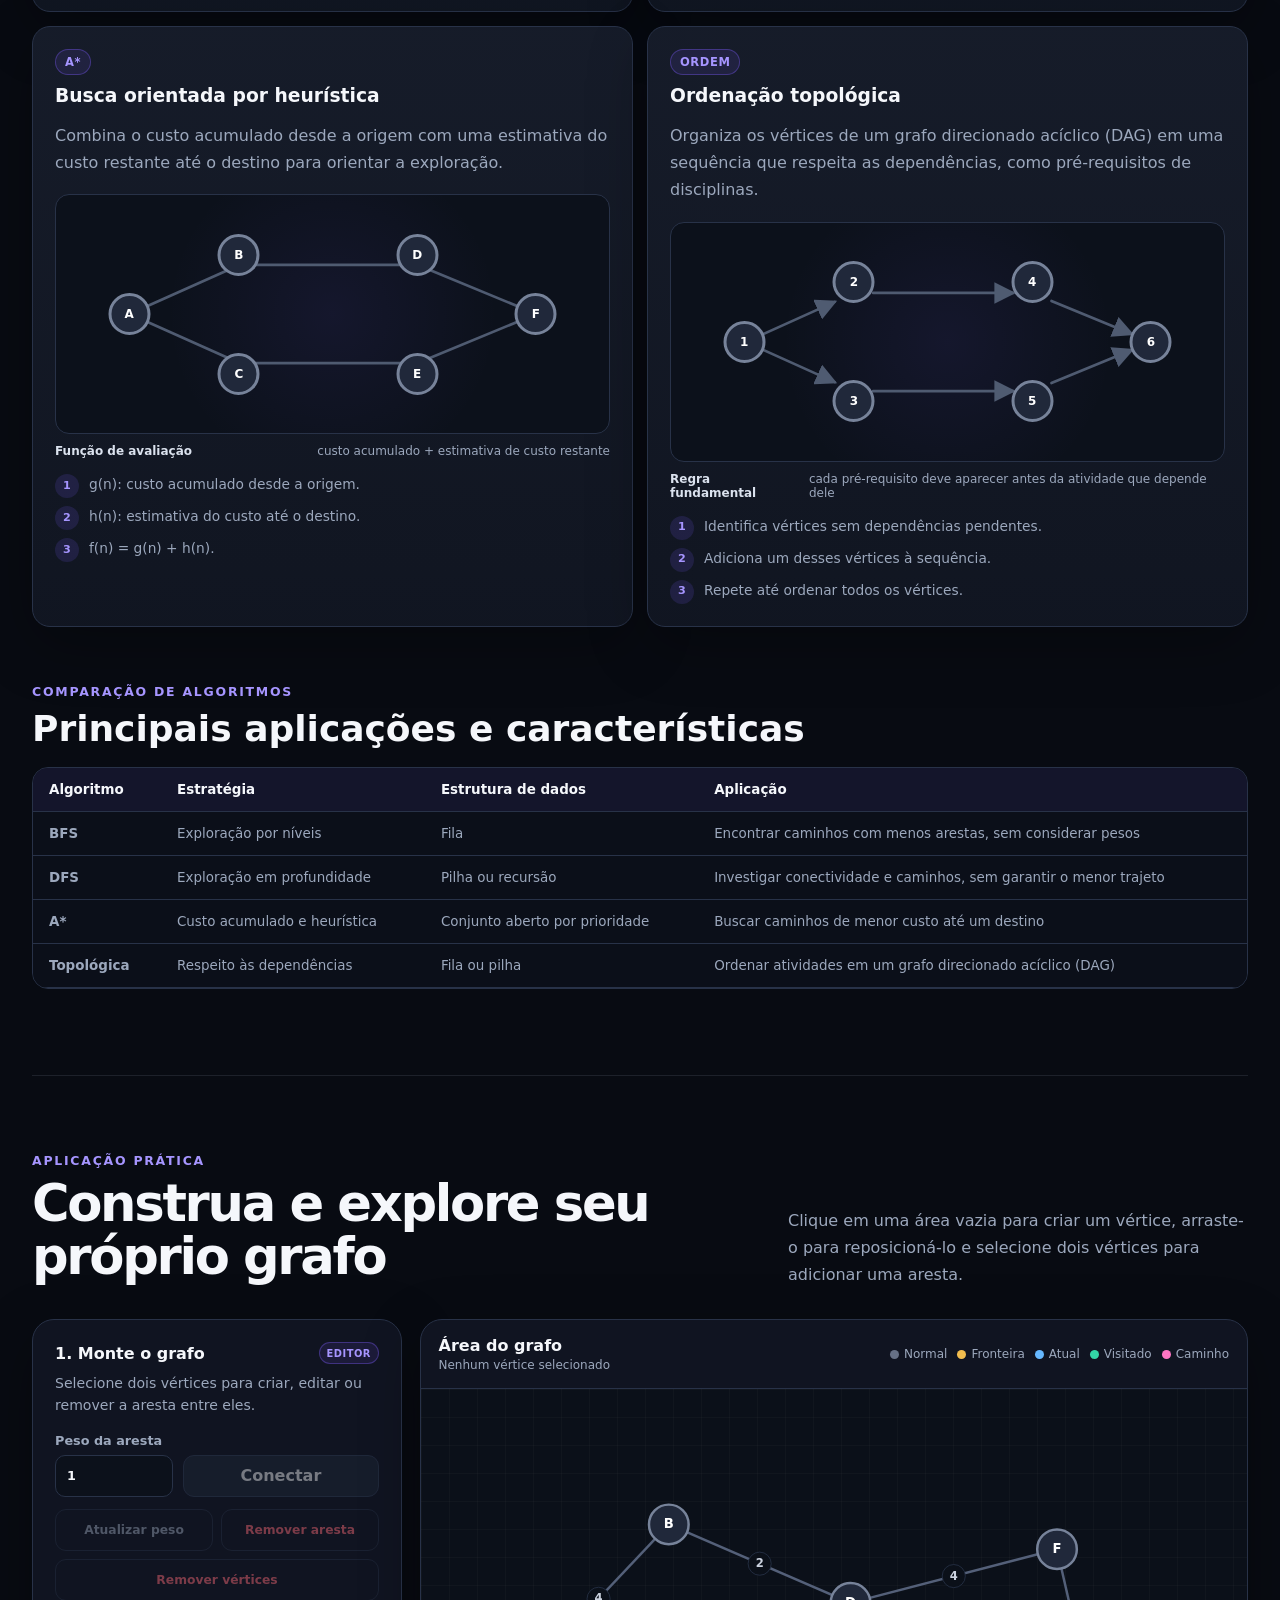
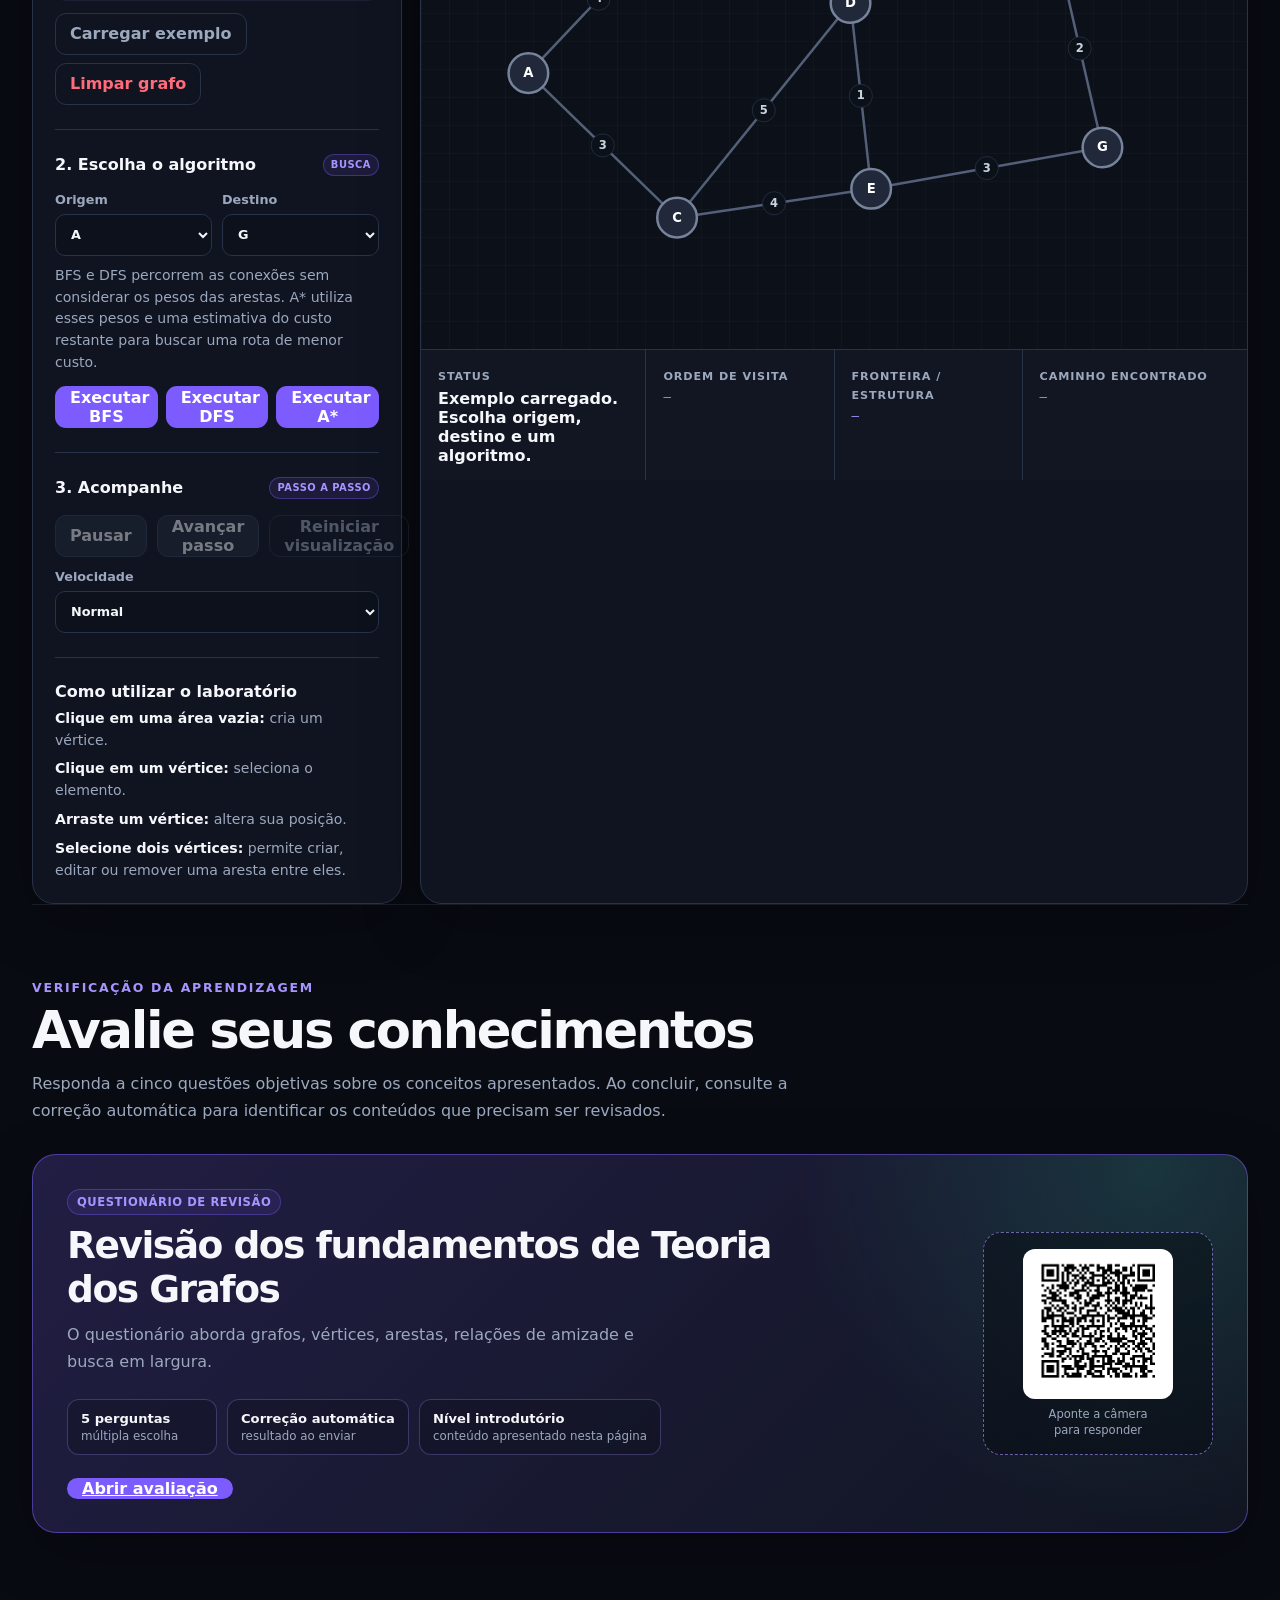
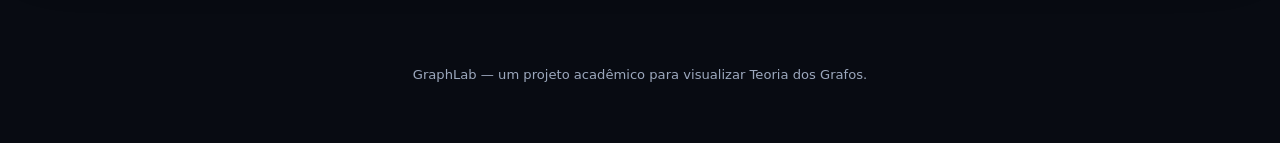
==== commit d9639b4e: "docs(graphlab): padronizar instruções do laboratório e avaliação" ====
--- a/index.html
+++ b/index.html
@@ -201,13 +201,13 @@
     </section>
 
     <section id="laboratorio" class="lab-section">
-      <div class="lab-heading"><div><span class="eyebrow">Chega de só olhar</span><h2>Monte um grafo e teste</h2></div><p>Clique numa área vazia para criar um vértice. Arraste para mover. Selecione dois para criar uma conexão.</p></div>
+      <div class="lab-heading"><div><span class="eyebrow">Aplicação prática</span><h2>Construa e explore seu próprio grafo</h2></div><p>Clique em uma área vazia para criar um vértice, arraste-o para reposicioná-lo e selecione dois vértices para adicionar uma aresta.</p></div>
       <div class="layout">
         <aside class="panel controls-panel">
-          <section><div class="section-title-row"><h2>1. Monte o grafo</h2><span class="step-chip">Editor</span></div><p class="hint">Selecione dois vértices para criar, editar ou remover a aresta entre eles.</p><div class="control-grid"><label>Peso da aresta<input id="edgeWeight" type="number" min="1" step="1" value="1" /></label><button id="connectBtn" class="button secondary">Conectar</button></div><div class="button-row compact-actions"><button id="updateWeightBtn" class="button ghost">Atualizar peso</button><button id="removeEdgeBtn" class="button ghost danger">Remover aresta</button><button id="removeNodesBtn" class="button ghost danger">Remover vértice(s)</button></div><div class="button-row"><button id="exampleBtn" class="button ghost">Carregar exemplo</button><button id="clearBtn" class="button danger ghost">Limpar grafo</button></div></section>
-          <section><div class="section-title-row"><h2>2. Escolha o algoritmo</h2><span class="step-chip">Busca</span></div><div class="select-grid"><label>Origem<select id="startNode"></select></label><label>Destino<select id="targetNode"></select></label></div><div class="algorithm-buttons"><button class="button primary" data-algorithm="bfs">Executar BFS</button><button class="button primary" data-algorithm="dfs">Executar DFS</button><button class="button primary" data-algorithm="astar">Executar A*</button></div></section>
-          <section><div class="section-title-row"><h2>3. Acompanhe</h2><span class="step-chip">Passo a passo</span></div><div class="playback-grid"><button id="pauseBtn" class="button secondary" disabled>Pausar</button><button id="stepBtn" class="button secondary" disabled>Avançar passo</button><button id="resetVisualizationBtn" class="button ghost" disabled>Reiniciar visual</button></div><label class="speed-control">Velocidade<select id="speedSelect"><option value="900">Lenta</option><option value="520" selected>Normal</option><option value="260">Rápida</option></select></label></section>
-          <section class="interaction-help"><h2>Como mexer</h2><p><strong>Clique no vazio:</strong> cria um vértice.</p><p><strong>Clique num vértice:</strong> seleciona.</p><p><strong>Arraste:</strong> move o vértice.</p><p><strong>Selecione dois:</strong> aí você consegue conectar os dois.</p></section>
+          <section><div class="section-title-row"><h2>1. Monte o grafo</h2><span class="step-chip">Editor</span></div><p class="hint">Selecione dois vértices para criar, editar ou remover a aresta entre eles.</p><div class="control-grid"><label>Peso da aresta<input id="edgeWeight" type="number" min="1" step="1" value="1" /></label><button id="connectBtn" class="button secondary">Conectar</button></div><div class="button-row compact-actions"><button id="updateWeightBtn" class="button ghost">Atualizar peso</button><button id="removeEdgeBtn" class="button ghost danger">Remover aresta</button><button id="removeNodesBtn" class="button ghost danger">Remover vértices</button></div><div class="button-row"><button id="exampleBtn" class="button ghost">Carregar exemplo</button><button id="clearBtn" class="button danger ghost">Limpar grafo</button></div></section>
+          <section><div class="section-title-row"><h2>2. Escolha o algoritmo</h2><span class="step-chip">Busca</span></div><div class="select-grid"><label>Origem<select id="startNode"></select></label><label>Destino<select id="targetNode"></select></label></div><p class="hint">BFS e DFS percorrem as conexões sem considerar os pesos das arestas. A* utiliza esses pesos e uma estimativa do custo restante para buscar uma rota de menor custo.</p><div class="algorithm-buttons"><button class="button primary" data-algorithm="bfs">Executar BFS</button><button class="button primary" data-algorithm="dfs">Executar DFS</button><button class="button primary" data-algorithm="astar">Executar A*</button></div></section>
+          <section><div class="section-title-row"><h2>3. Acompanhe</h2><span class="step-chip">Passo a passo</span></div><div class="playback-grid"><button id="pauseBtn" class="button secondary" disabled>Pausar</button><button id="stepBtn" class="button secondary" disabled>Avançar passo</button><button id="resetVisualizationBtn" class="button ghost" disabled>Reiniciar visualização</button></div><label class="speed-control">Velocidade<select id="speedSelect"><option value="900">Lenta</option><option value="520" selected>Normal</option><option value="260">Rápida</option></select></label></section>
+          <section class="interaction-help"><h2>Como utilizar o laboratório</h2><p><strong>Clique em uma área vazia:</strong> cria um vértice.</p><p><strong>Clique em um vértice:</strong> seleciona o elemento.</p><p><strong>Arraste um vértice:</strong> altera sua posição.</p><p><strong>Selecione dois vértices:</strong> permite criar, editar ou remover uma aresta entre eles.</p></section>
         </aside>
 
         <section class="workspace" aria-label="Laboratório de grafos">
@@ -220,20 +220,20 @@
 
     <section id="avaliacao" class="content-section assessment-section" aria-labelledby="assessment-title">
       <div class="section-heading">
-        <span class="eyebrow">Fechando o ciclo</span>
-        <h2 id="assessment-title">Bora conferir o que ficou?</h2>
-        <p>São cinco perguntas rápidas sobre os conceitos que você acabou de ver. Ao enviar, você recebe a correção automática e pode revisar o que precisar.</p>
+        <span class="eyebrow">Verificação da aprendizagem</span>
+        <h2 id="assessment-title">Avalie seus conhecimentos</h2>
+        <p>Responda a cinco questões objetivas sobre os conceitos apresentados. Ao concluir, consulte a correção automática para identificar os conteúdos que precisam ser revisados.</p>
       </div>
 
       <article class="assessment-card">
         <div class="assessment-copy">
-          <span class="card-kicker">Quiz de revisão</span>
-          <h3>Teste seu básico de Teoria dos Grafos</h3>
-          <p>Vértice, aresta, amizades em grafos e busca em largura. Leva menos de dois minutos e não precisa preencher nenhum dado pessoal.</p>
+          <span class="card-kicker">Questionário de revisão</span>
+          <h3>Revisão dos fundamentos de Teoria dos Grafos</h3>
+          <p>O questionário aborda grafos, vértices, arestas, relações de amizade e busca em largura.</p>
           <ul class="assessment-details" aria-label="Detalhes da avaliação">
             <li><strong>5 perguntas</strong><span>múltipla escolha</span></li>
             <li><strong>Correção automática</strong><span>resultado ao enviar</span></li>
-            <li><strong>100% introdutório</strong><span>com base nesta página</span></li>
+            <li><strong>Nível introdutório</strong><span>conteúdo apresentado nesta página</span></li>
           </ul>
           <a class="button primary assessment-button" href="https://docs.google.com/forms/d/e/1FAIpQLSdKzO21_4-qKIzz4f32jUMu-4fLdw8ZWQ9qbJLzUZgPyhsYmw/viewform?usp=publish-editor" target="_blank" rel="noopener noreferrer">Abrir avaliação</a>
         </div>
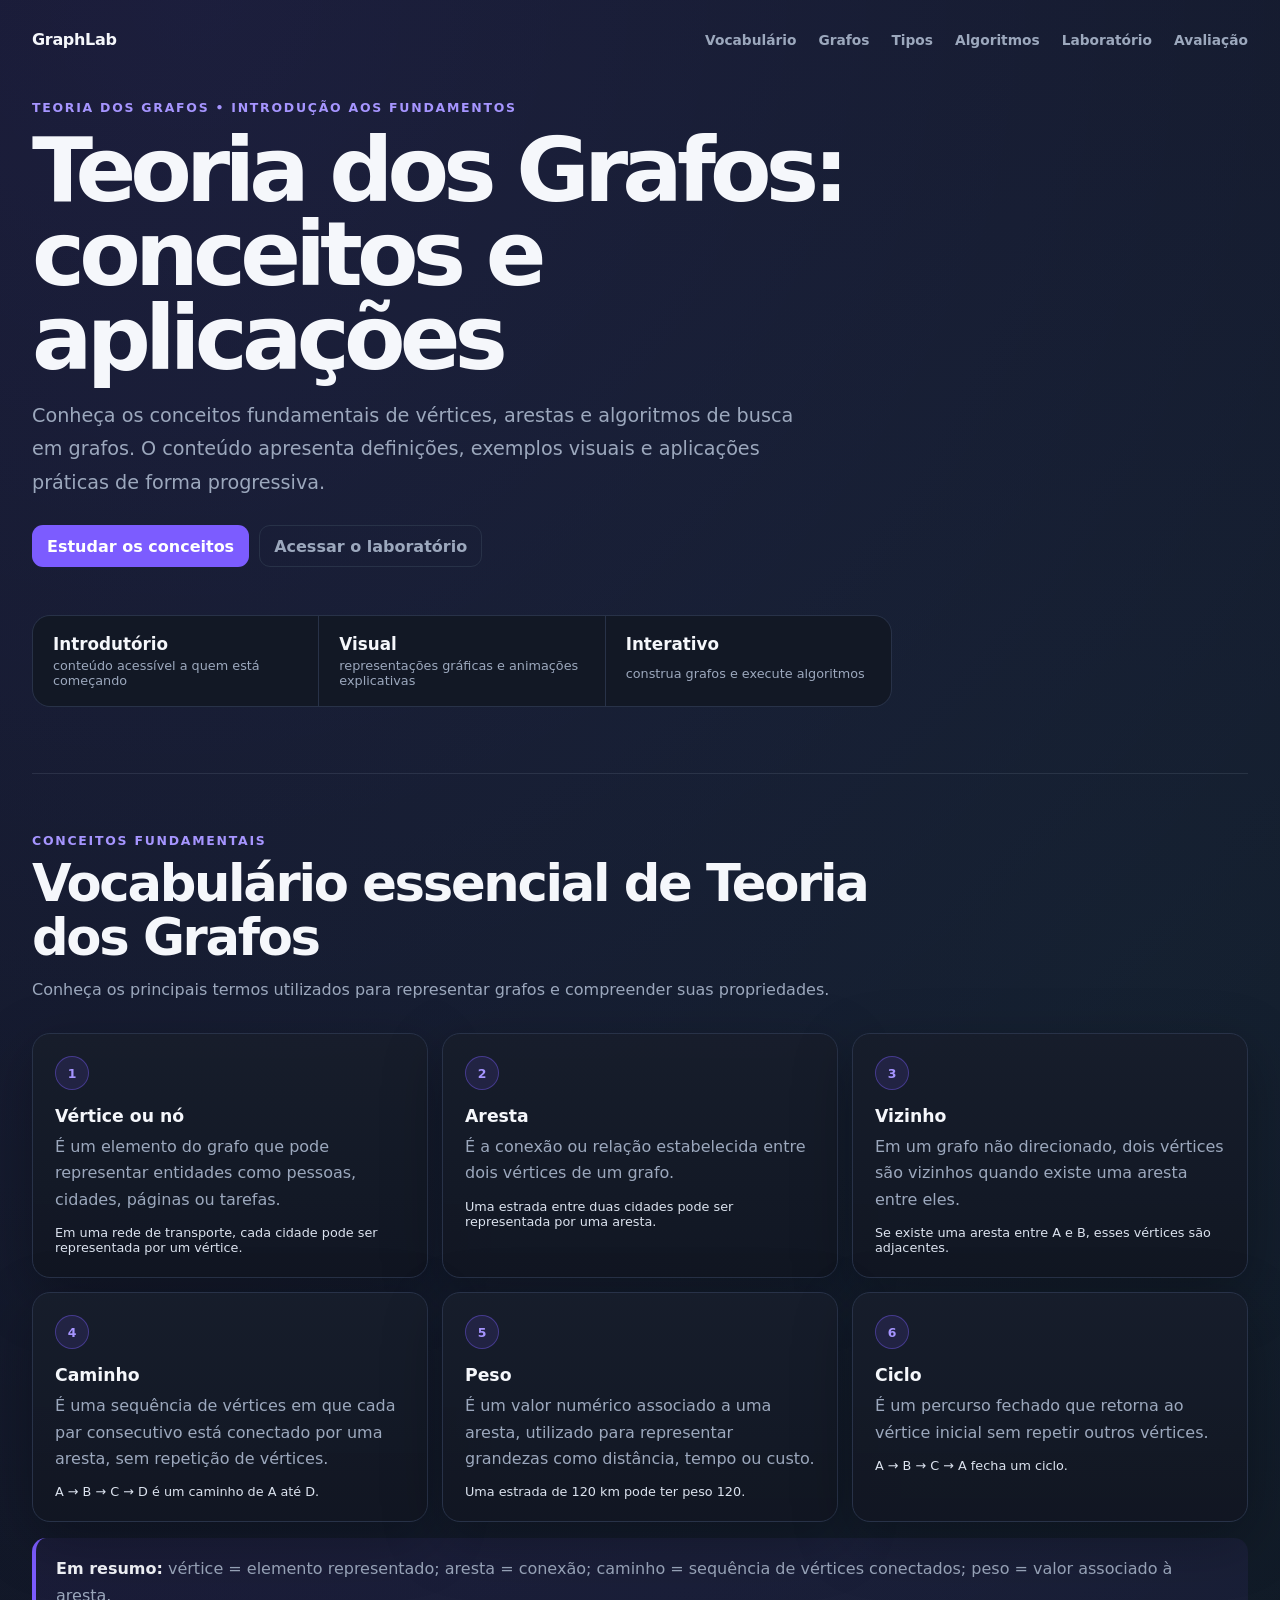
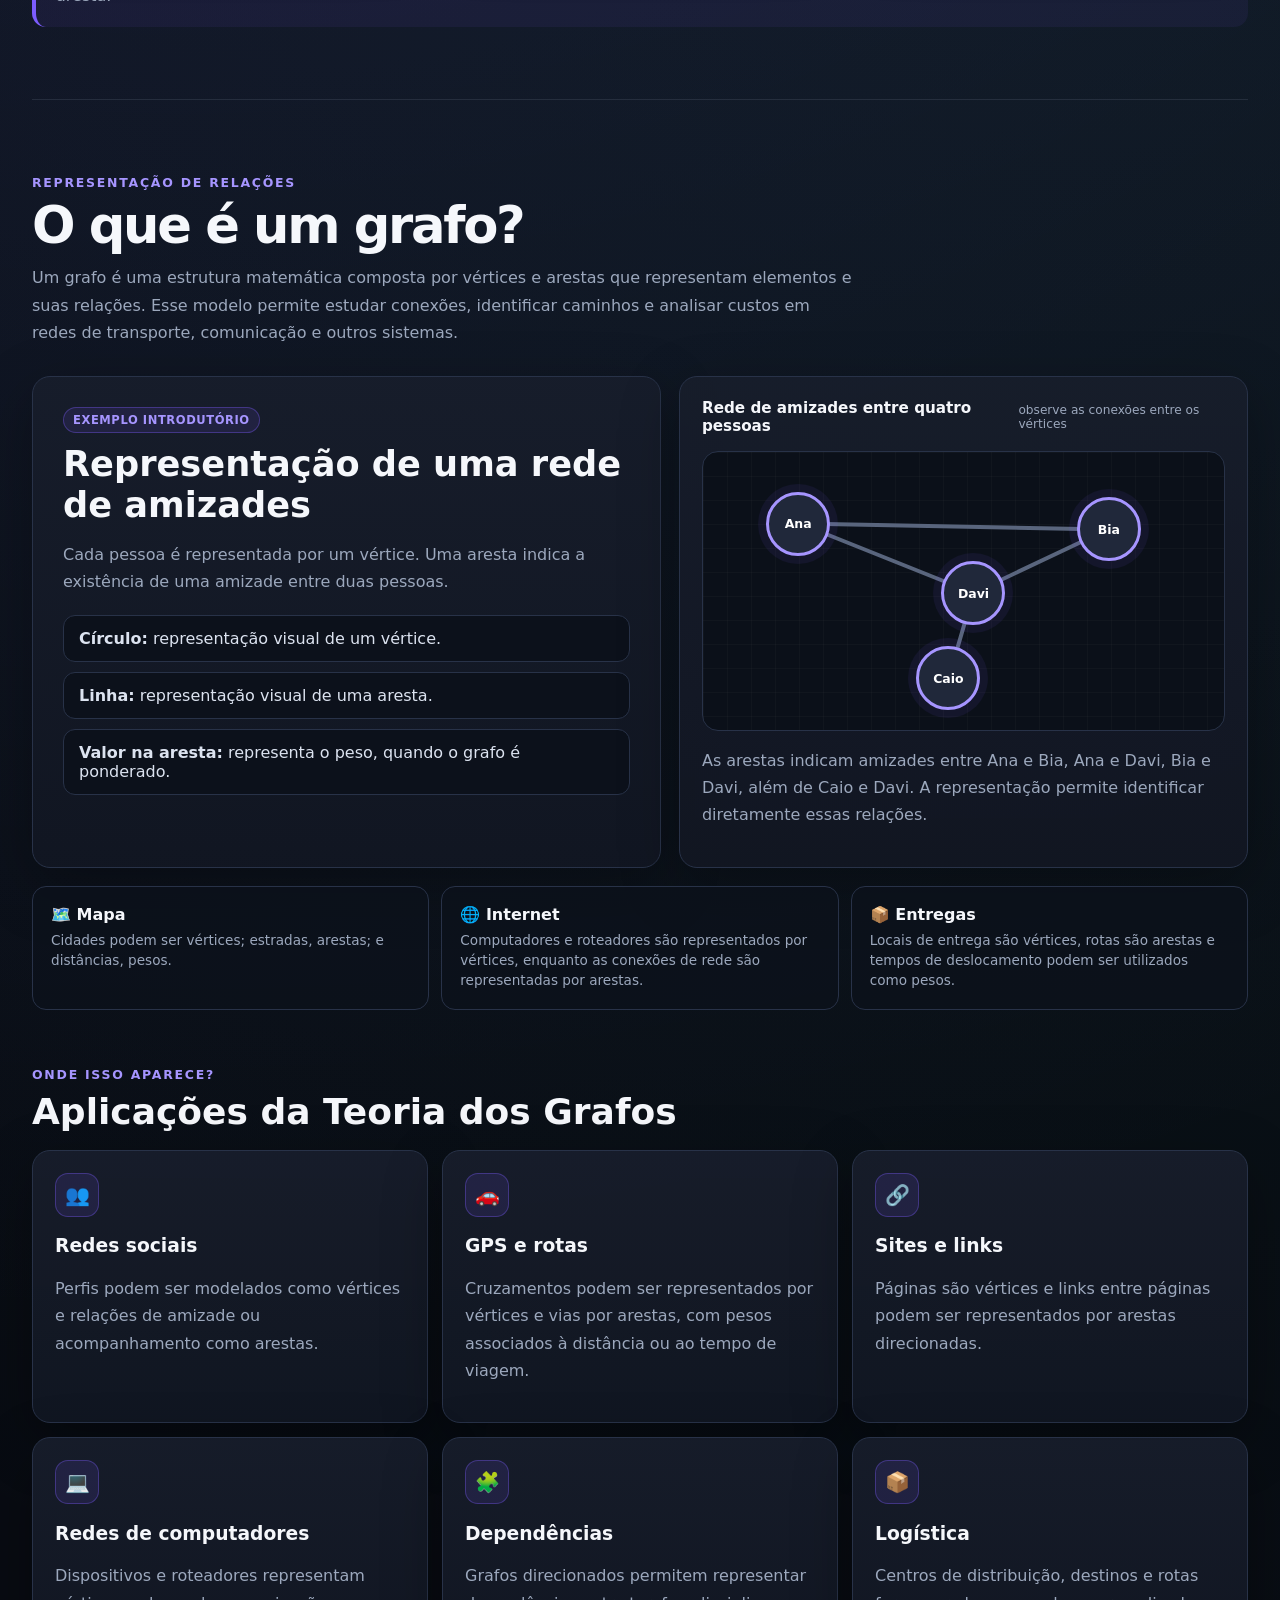
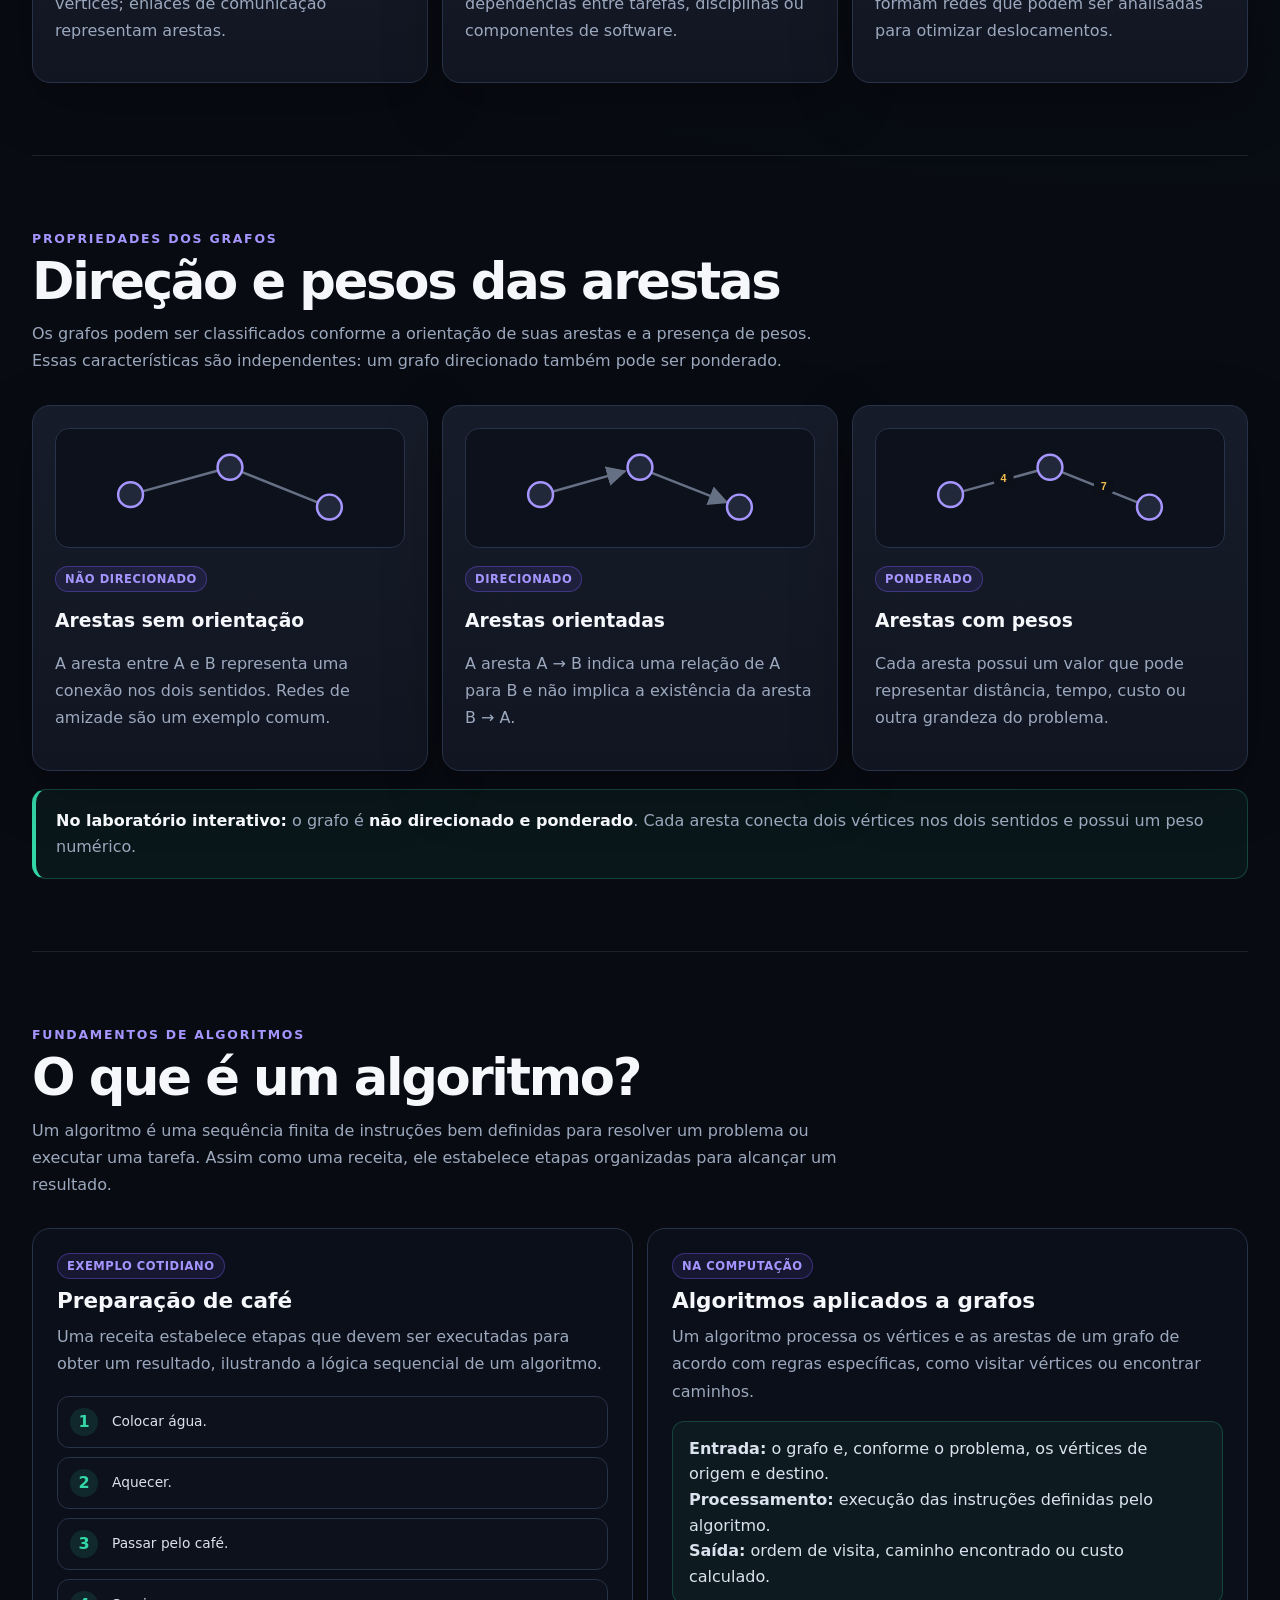
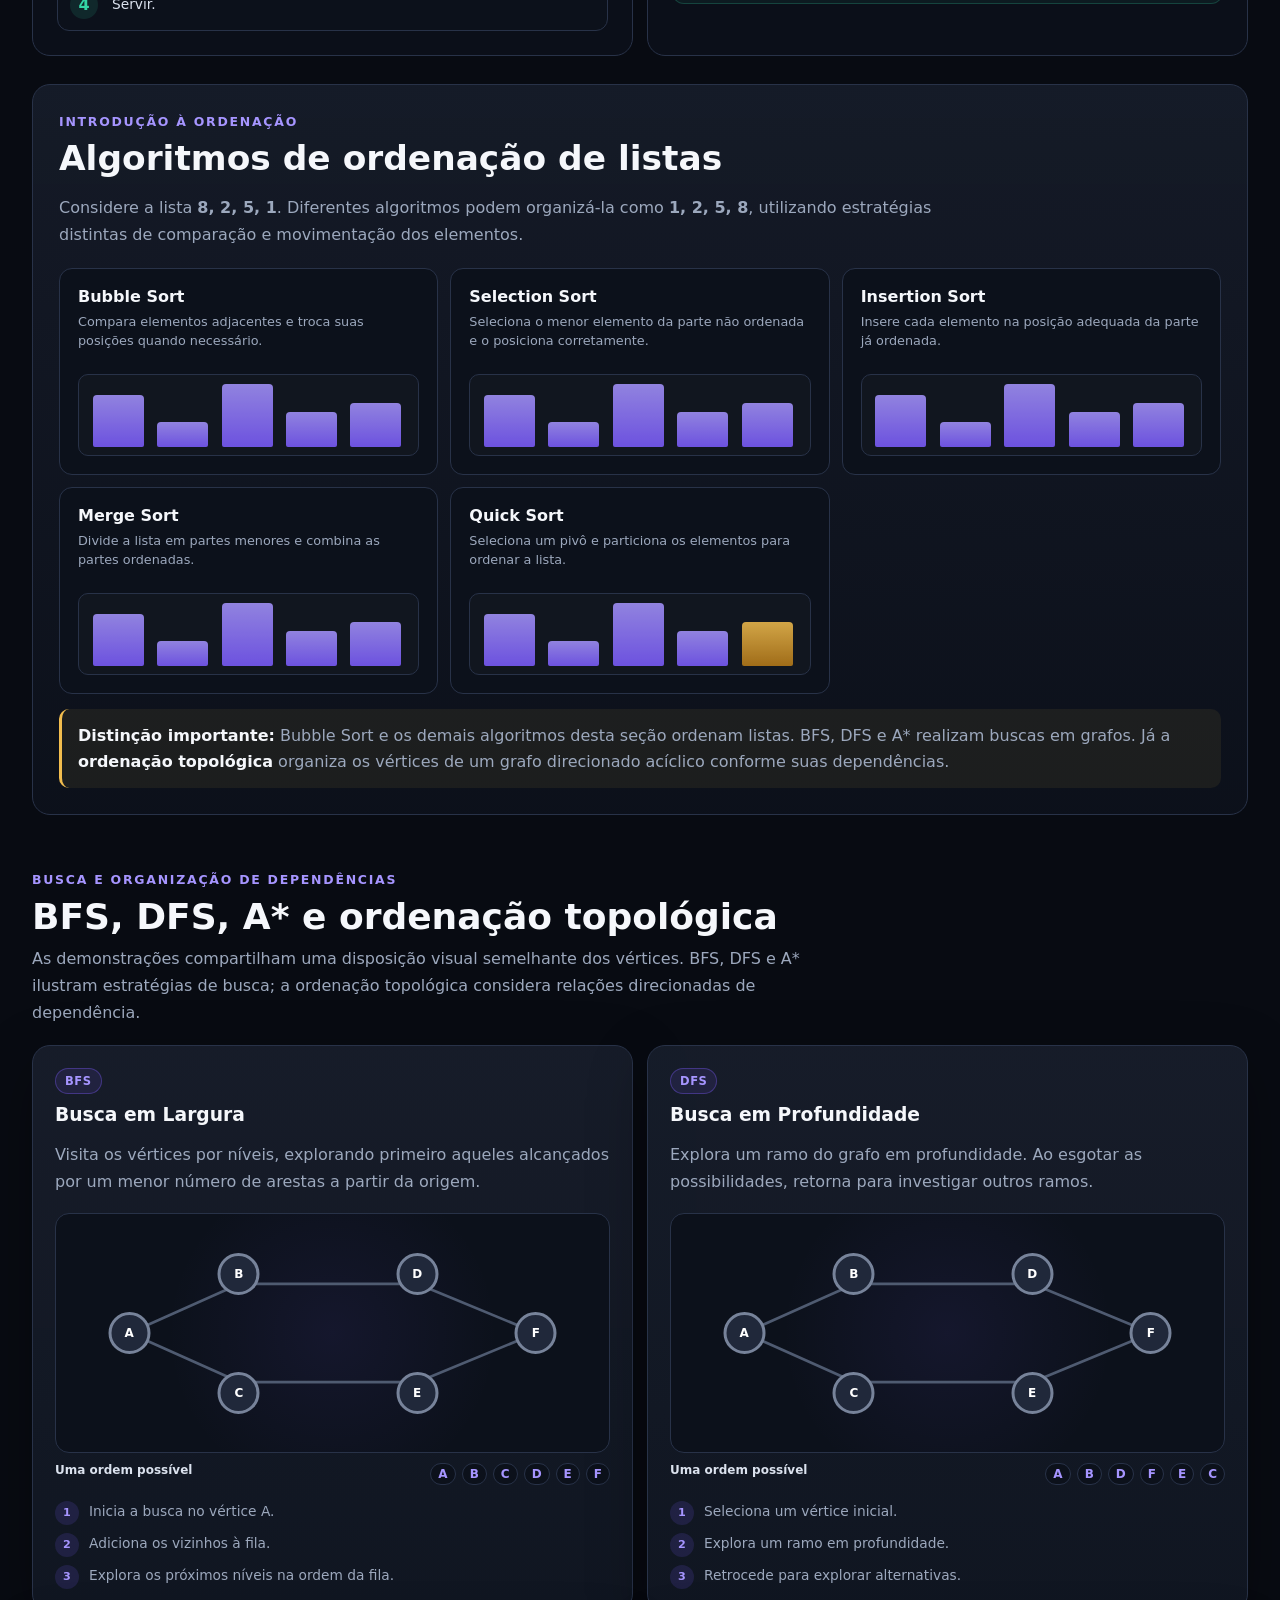
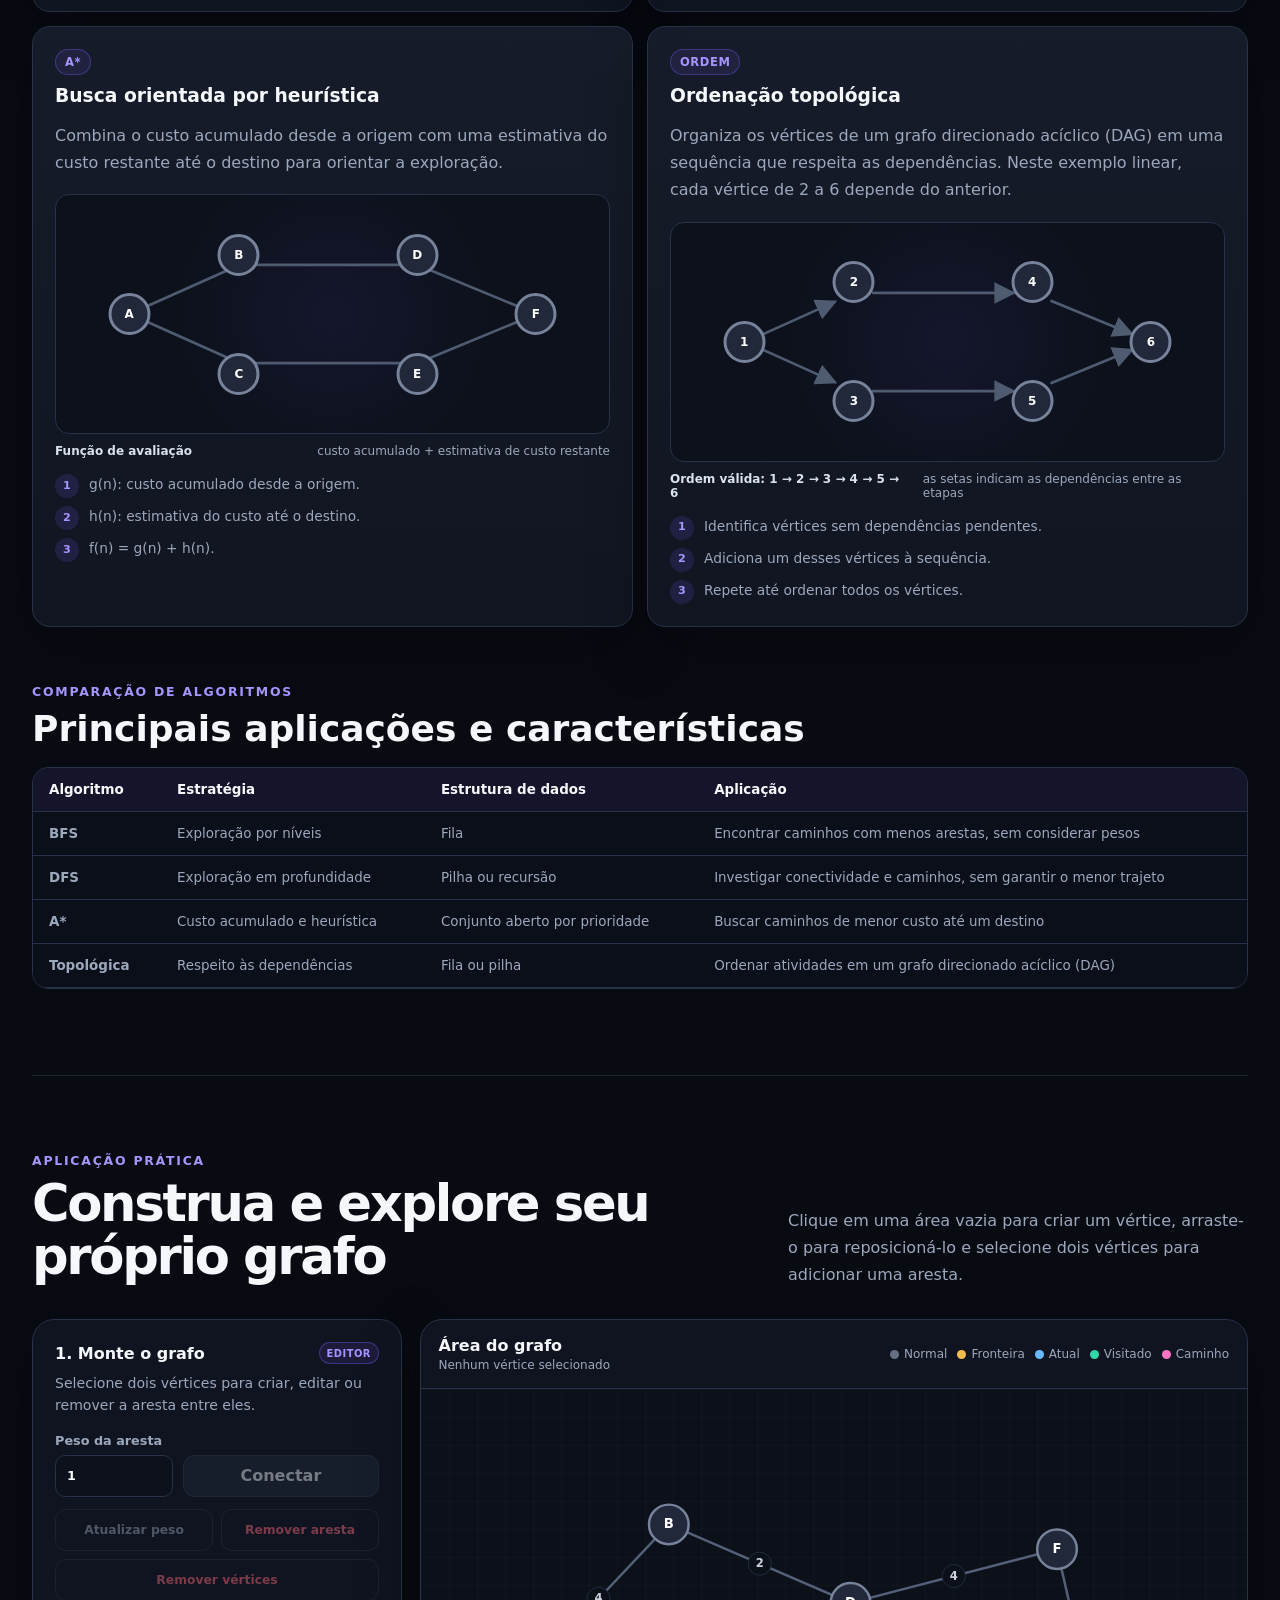
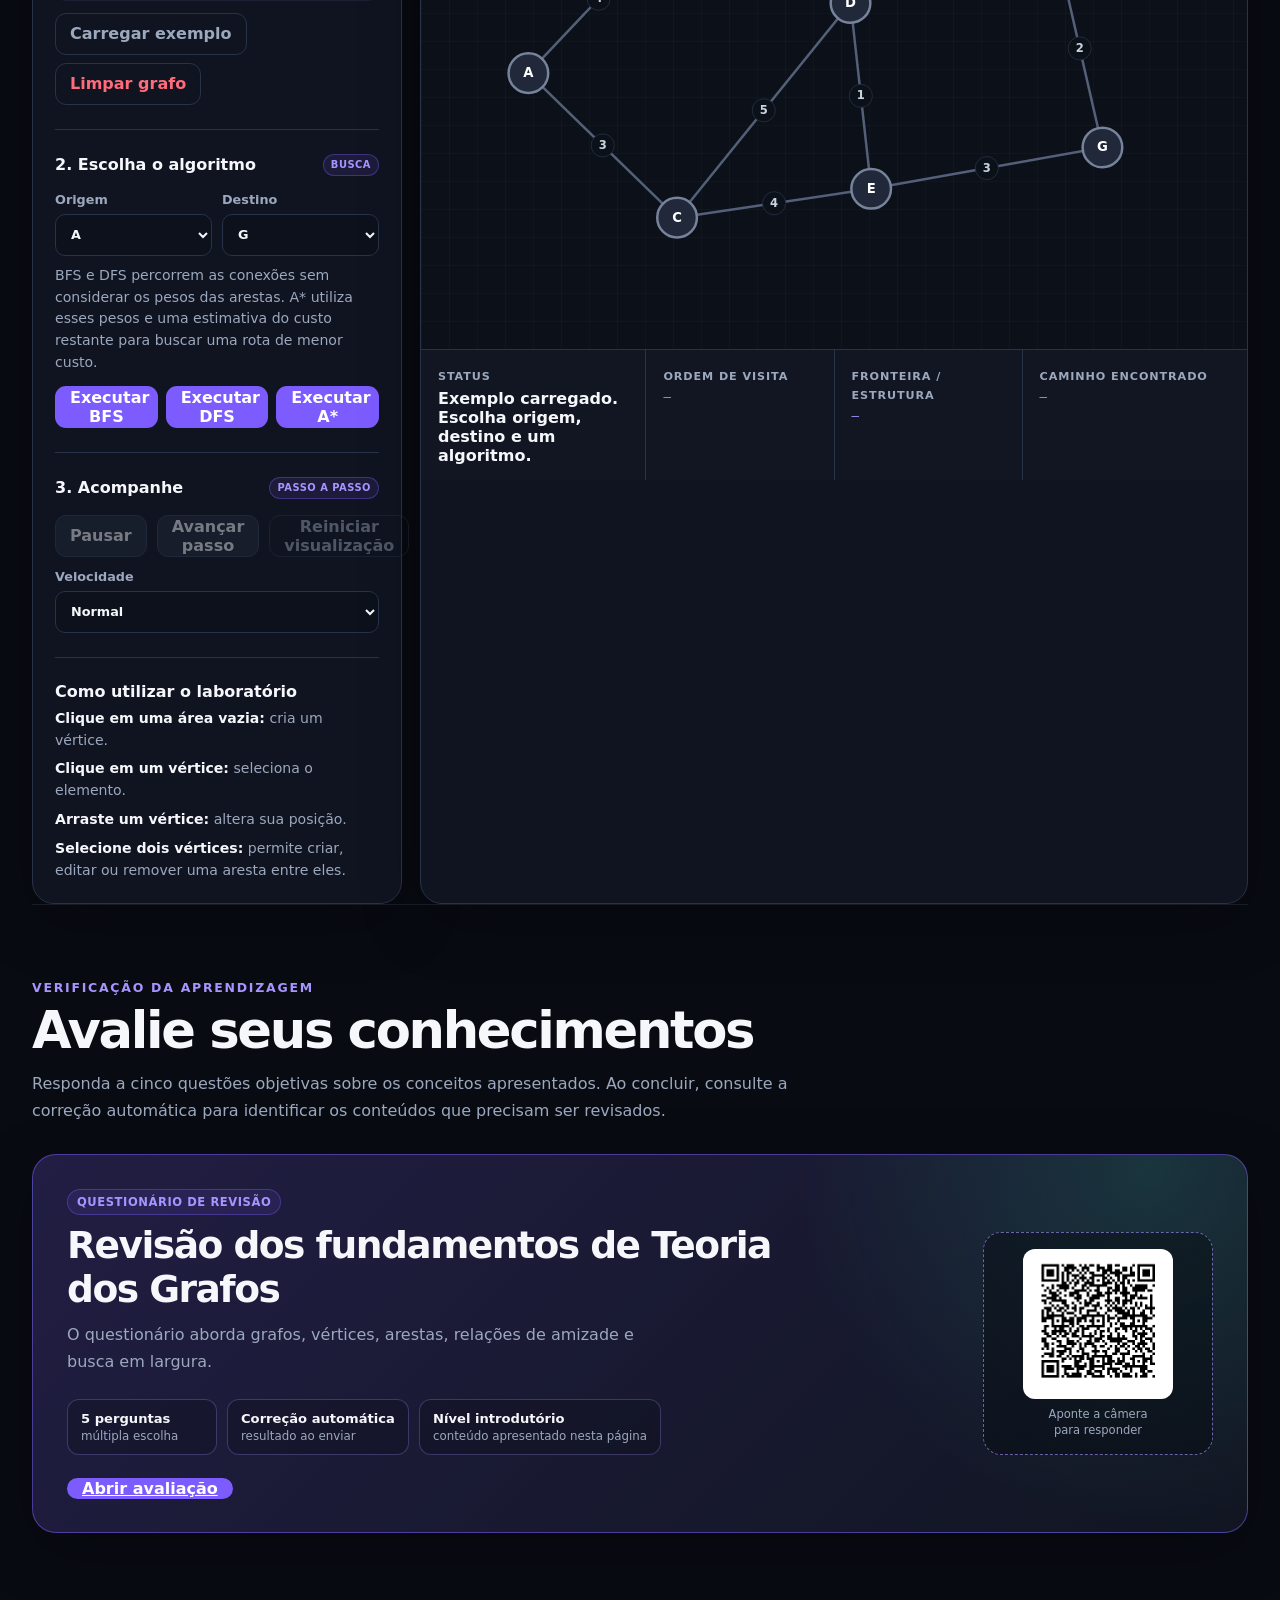
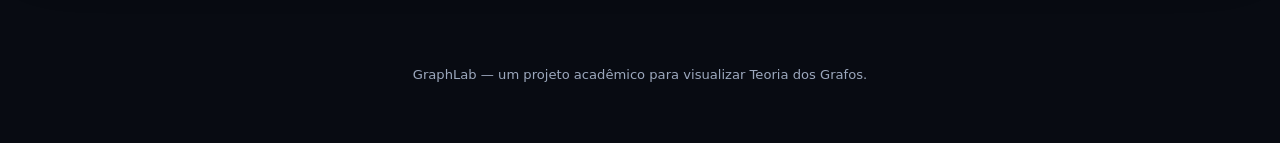
==== commit 06dc4017: "docs: explicitar a sequência linear da ordenação topológica" ====
--- a/index.html
+++ b/index.html
@@ -189,9 +189,9 @@
         </article>
 
         <article class="algorithm-visual-card">
-          <span class="algorithm-badge">Ordem</span><h3>Ordenação topológica</h3><p>Organiza os vértices de um grafo direcionado acíclico (DAG) em uma sequência que respeita as dependências, como pré-requisitos de disciplinas.</p>
-          <div class="algorithm-demo demo-topological" aria-label="Animação conceitual de uma ordenação topológica"><div class="demo-stage"><span class="demo-line l1 type-arrow"></span><span class="demo-line l2 type-arrow"></span><span class="demo-line l3 type-arrow"></span><span class="demo-line l4 type-arrow"></span><span class="demo-line l5 type-arrow"></span><span class="demo-line l6 type-arrow"></span><span class="demo-node n1">1</span><span class="demo-node n2">2</span><span class="demo-node n3">3</span><span class="demo-node n4">4</span><span class="demo-node n5">5</span><span class="demo-node n6">6</span></div></div>
-          <div class="demo-caption"><strong>Regra fundamental</strong><span>cada pré-requisito deve aparecer antes da atividade que depende dele</span></div>
+          <span class="algorithm-badge">Ordem</span><h3>Ordenação topológica</h3><p>Organiza os vértices de um grafo direcionado acíclico (DAG) em uma sequência que respeita as dependências. Neste exemplo linear, cada vértice de 2 a 6 depende do anterior.</p>
+          <div class="algorithm-demo demo-topological" aria-label="Animação de uma ordenação topológica linear: 1, 2, 3, 4, 5 e 6"><div class="demo-stage"><span class="demo-node n1">1</span><span class="demo-node n2">2</span><span class="demo-node n3">3</span><span class="demo-node n4">4</span><span class="demo-node n5">5</span><span class="demo-node n6">6</span></div></div>
+          <div class="demo-caption"><strong>Ordem válida: 1 → 2 → 3 → 4 → 5 → 6</strong><span>as setas indicam as dependências entre as etapas</span></div>
           <ul class="algorithm-steps"><li><strong>1</strong><span>Identifica vértices sem dependências pendentes.</span></li><li><strong>2</strong><span>Adiciona um desses vértices à sequência.</span></li><li><strong>3</strong><span>Repete até ordenar todos os vértices.</span></li></ul>
         </article>
       </div>
--- a/sorting-visuals.css
+++ b/sorting-visuals.css
@@ -26,7 +26,7 @@
 .sort-bars i:nth-child(4) { left: 61%; height: 35px; }
 .sort-bars i:nth-child(5) { left: 80%; height: 44px; }
 
-/* Bubble Sort: the tall bars bubble to the right through neighbour swaps. */
+/* Bubble Sort: as barras mudam de posição por meio de trocas entre elementos adjacentes. */
 .sorting-card:nth-child(1) .sort-bars i:nth-child(1) { animation: bubble1 6s ease-in-out infinite; }
 .sorting-card:nth-child(1) .sort-bars i:nth-child(2) { animation: bubble2 6s ease-in-out infinite; }
 .sorting-card:nth-child(1) .sort-bars i:nth-child(3) { animation: bubble3 6s ease-in-out infinite; }
@@ -38,7 +38,7 @@
 @keyframes bubble4 { 0%,28%{left:61%} 45%,62%{left:42%} 75%,100%{left:23%} }
 @keyframes bubble5 { 0%,58%{left:80%} 75%,100%{left:42%} }
 
-/* Selection Sort: each pass pulls the smallest remaining bar forward. */
+/* Selection Sort: cada etapa posiciona o menor elemento restante. */
 .sorting-card:nth-child(2) .sort-bars i:nth-child(1) { animation: select1 6s ease-in-out infinite; }
 .sorting-card:nth-child(2) .sort-bars i:nth-child(2) { animation: select2 6s ease-in-out infinite; }
 .sorting-card:nth-child(2) .sort-bars i:nth-child(3) { animation: select3 6s ease-in-out infinite; }
@@ -50,7 +50,7 @@
 @keyframes select4 { 0%,28%{left:61%} 42%,100%{left:23%} }
 @keyframes select5 { 0%,58%{left:80%} 72%,100%{left:42%} }
 
-/* Insertion Sort: the current item slides left into the already sorted part. */
+/* Insertion Sort: o elemento atual é inserido na parte previamente ordenada. */
 .sorting-card:nth-child(3) .sort-bars i:nth-child(1) { animation: insert1 6s ease-in-out infinite; }
 .sorting-card:nth-child(3) .sort-bars i:nth-child(2) { animation: insert2 6s ease-in-out infinite; }
 .sorting-card:nth-child(3) .sort-bars i:nth-child(3) { animation: insert3 6s ease-in-out infinite; }
@@ -62,7 +62,7 @@
 @keyframes insert4 { 0%,46%{left:61%} 62%,100%{left:23%} }
 @keyframes insert5 { 0%,76%{left:80%} 90%,100%{left:42%} }
 
-/* Merge Sort: the two halves separate visually, then come back merged. */
+/* Merge Sort: as partes são separadas visualmente e depois reunidas em ordem. */
 .sorting-card:nth-child(4) .sort-bars i { animation-duration: 6s; animation-timing-function: ease-in-out; animation-iteration-count: infinite; }
 .sorting-card:nth-child(4) .sort-bars i:nth-child(1) { animation-name: merge1; }
 .sorting-card:nth-child(4) .sort-bars i:nth-child(2) { animation-name: merge2; }
@@ -75,7 +75,7 @@
 @keyframes merge4 { 0%,25%{left:61%;bottom:8px} 42%,58%{left:61%;bottom:1px} 76%,100%{left:23%;bottom:8px} }
 @keyframes merge5 { 0%,25%{left:80%;bottom:8px} 42%,58%{left:80%;bottom:1px} 76%,100%{left:42%;bottom:8px} }
 
-/* Quick Sort: the middle-height bar acts as a visual pivot while values split around it. */
+/* Quick Sort: uma barra representa o pivô durante a divisão dos elementos. */
 .sorting-card:nth-child(5) .sort-bars i { animation-duration: 6s; animation-timing-function: ease-in-out; animation-iteration-count: infinite; }
 .sorting-card:nth-child(5) .sort-bars i:nth-child(1) { animation-name: quick1; }
 .sorting-card:nth-child(5) .sort-bars i:nth-child(2) { animation-name: quick2; }
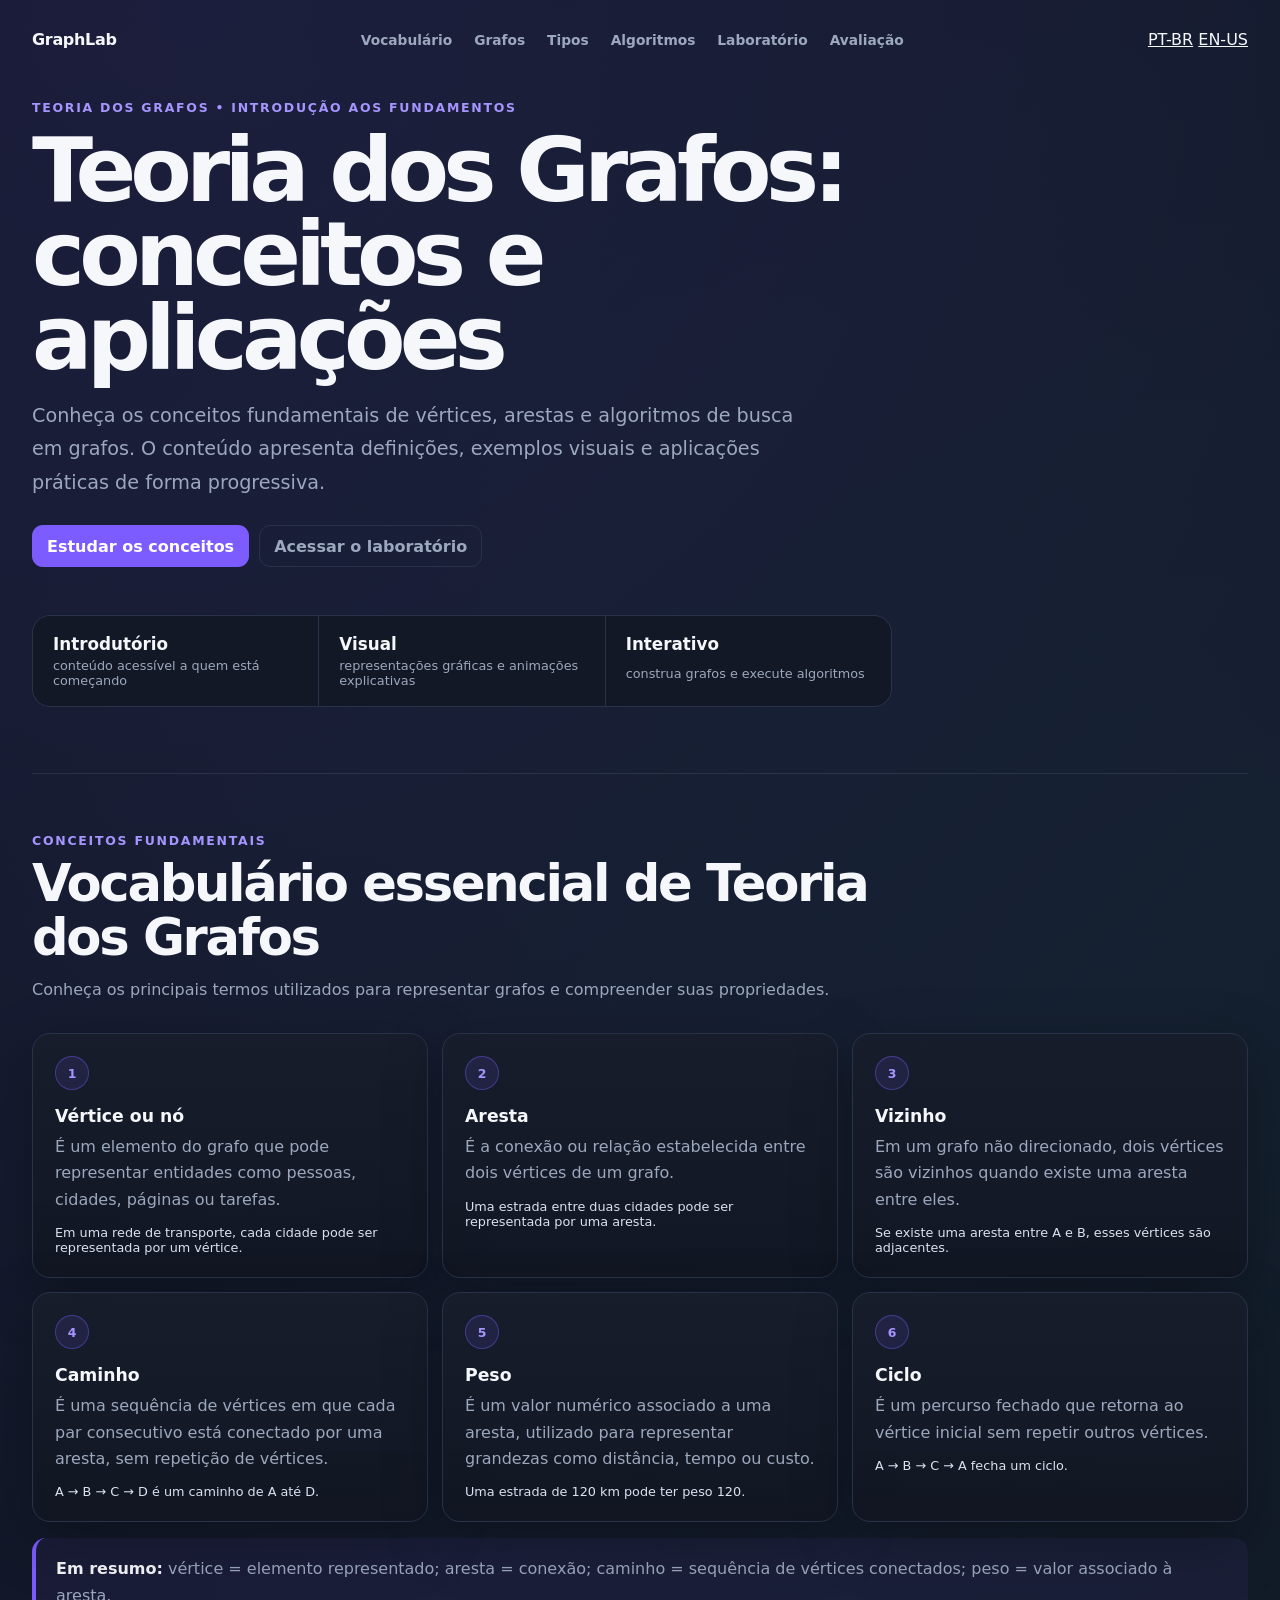
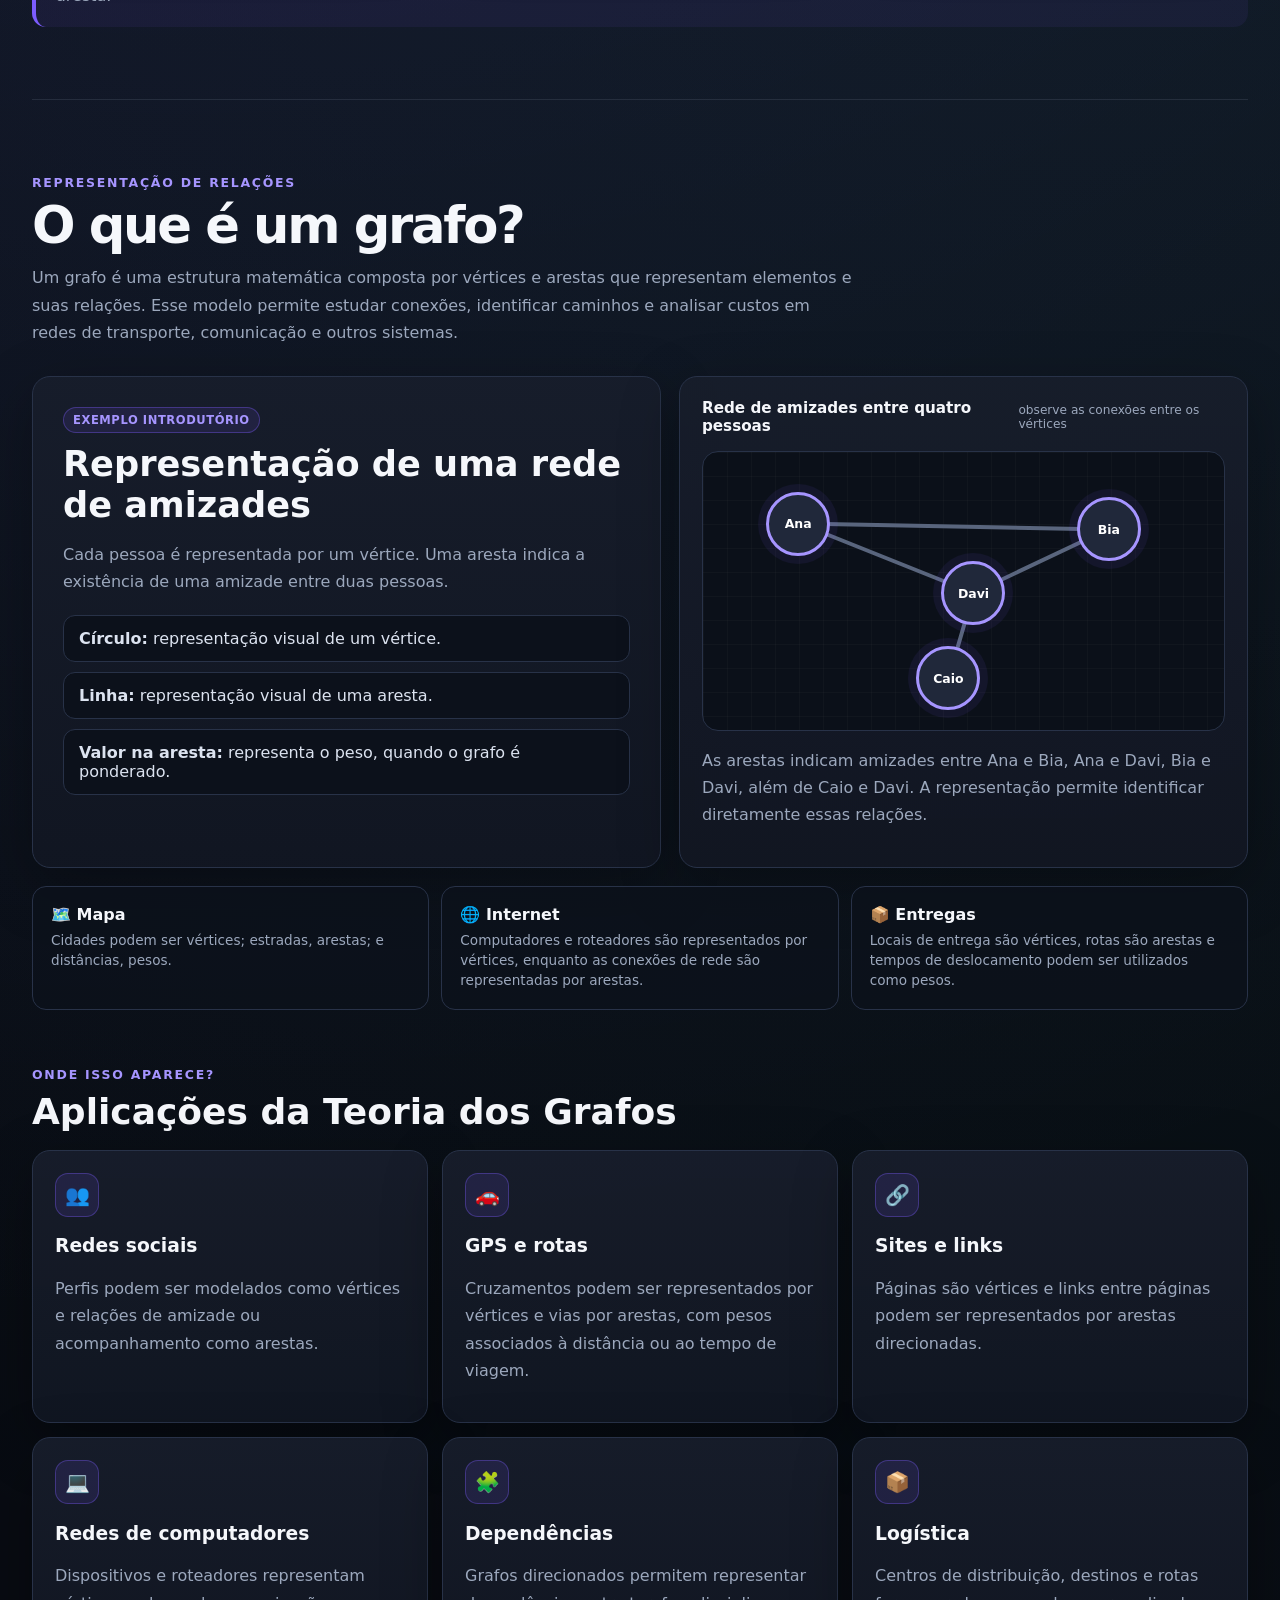
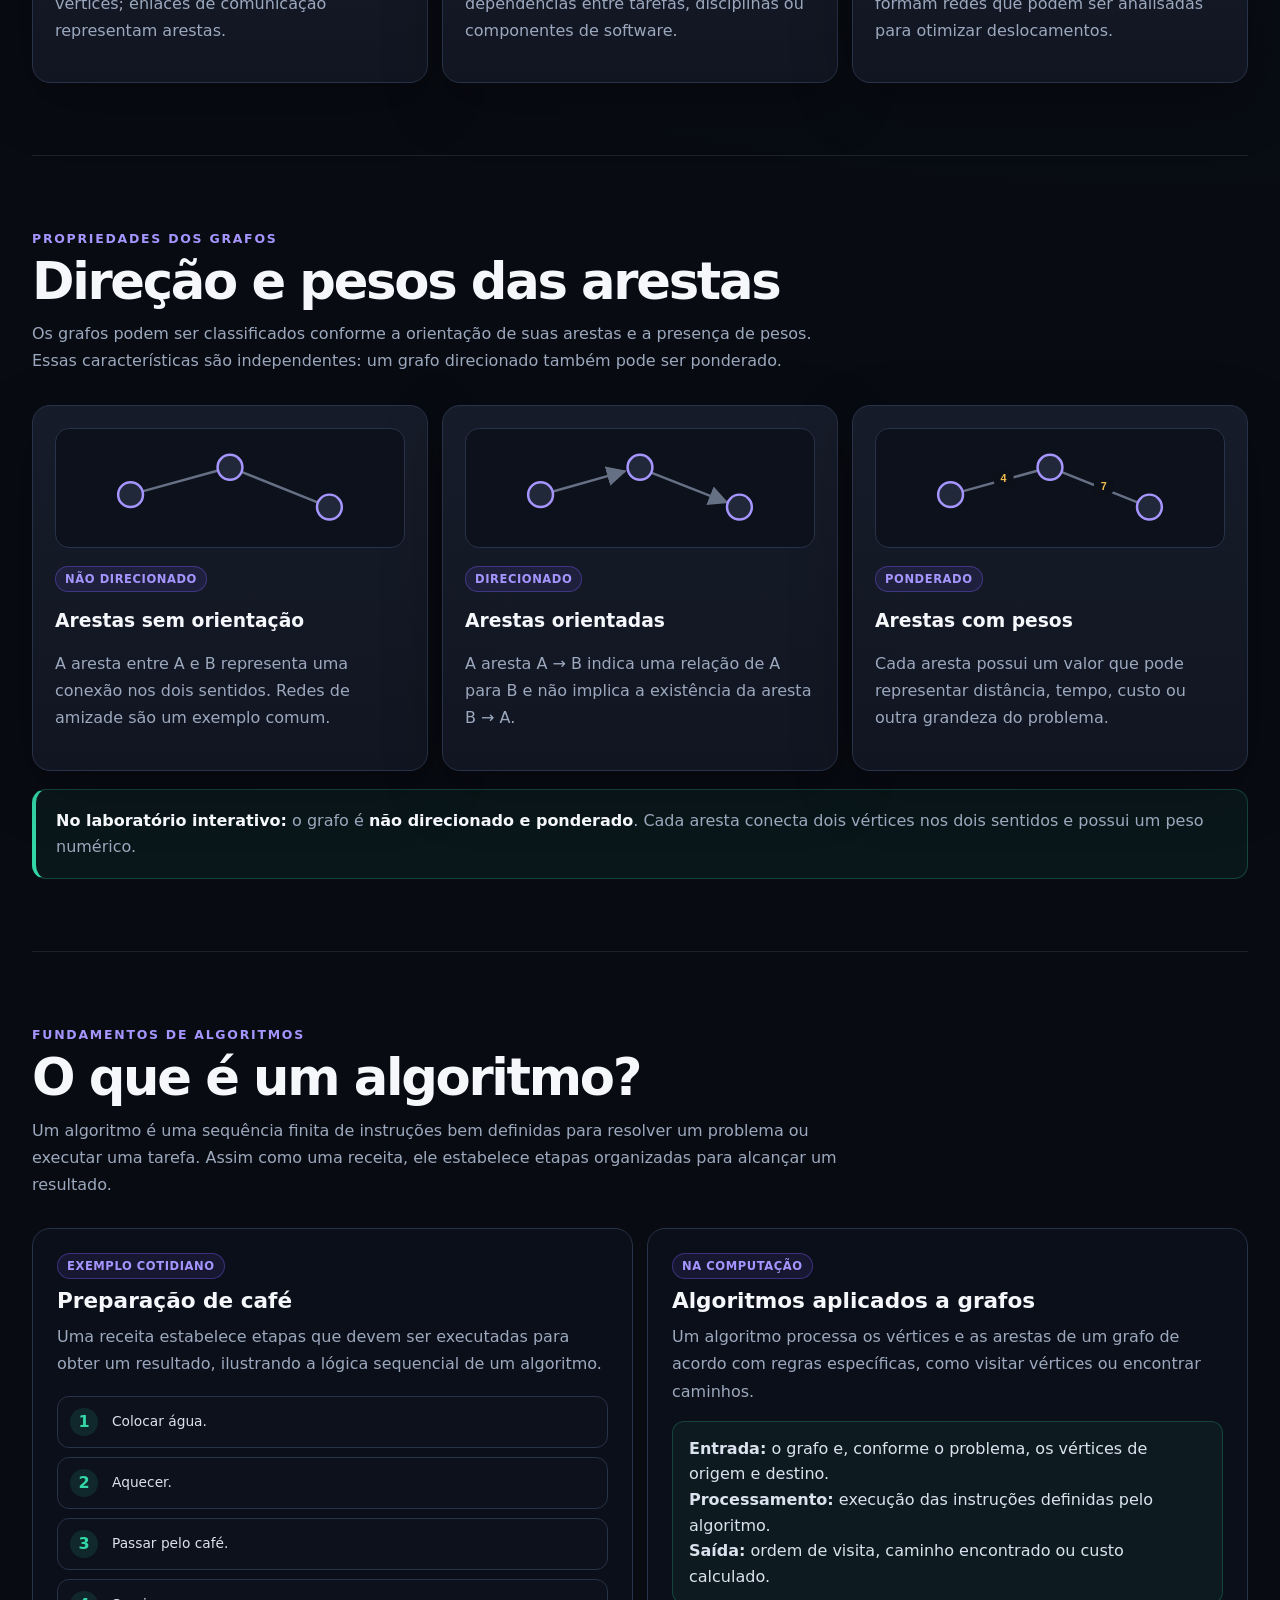
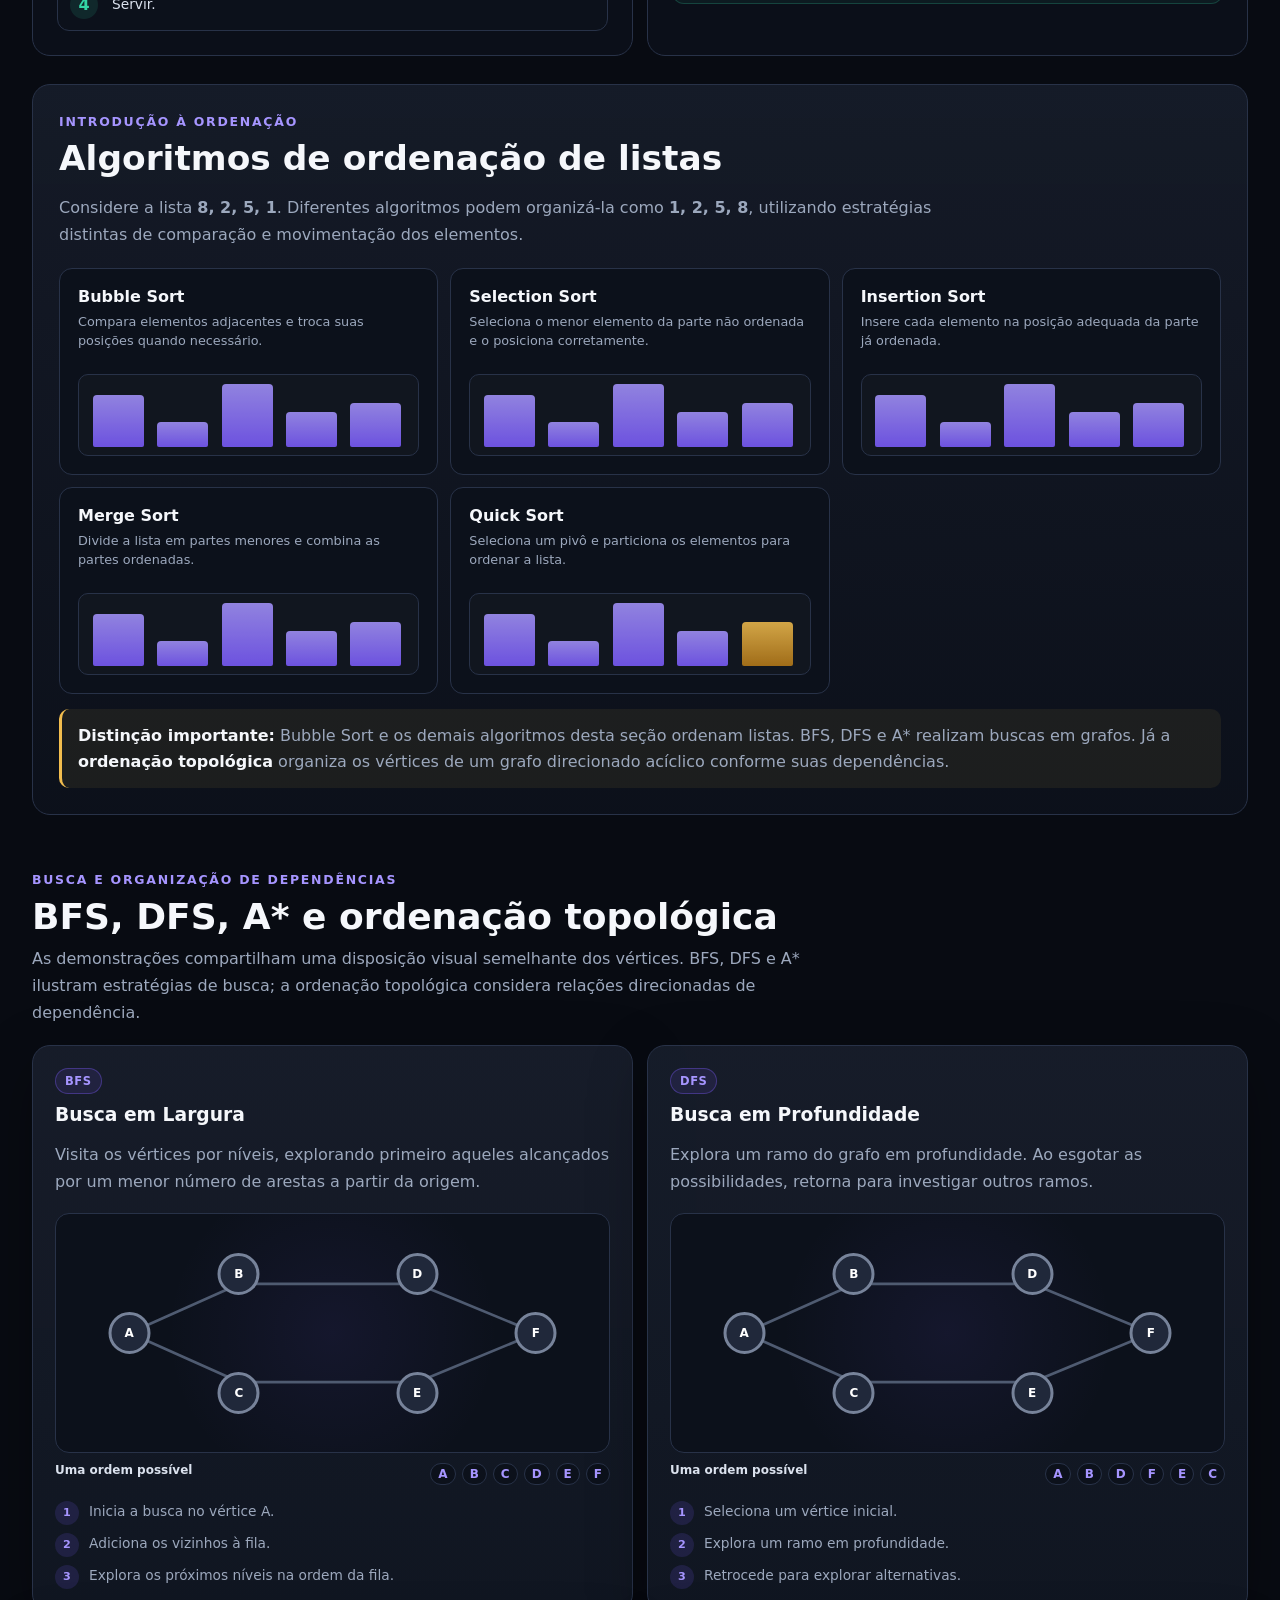
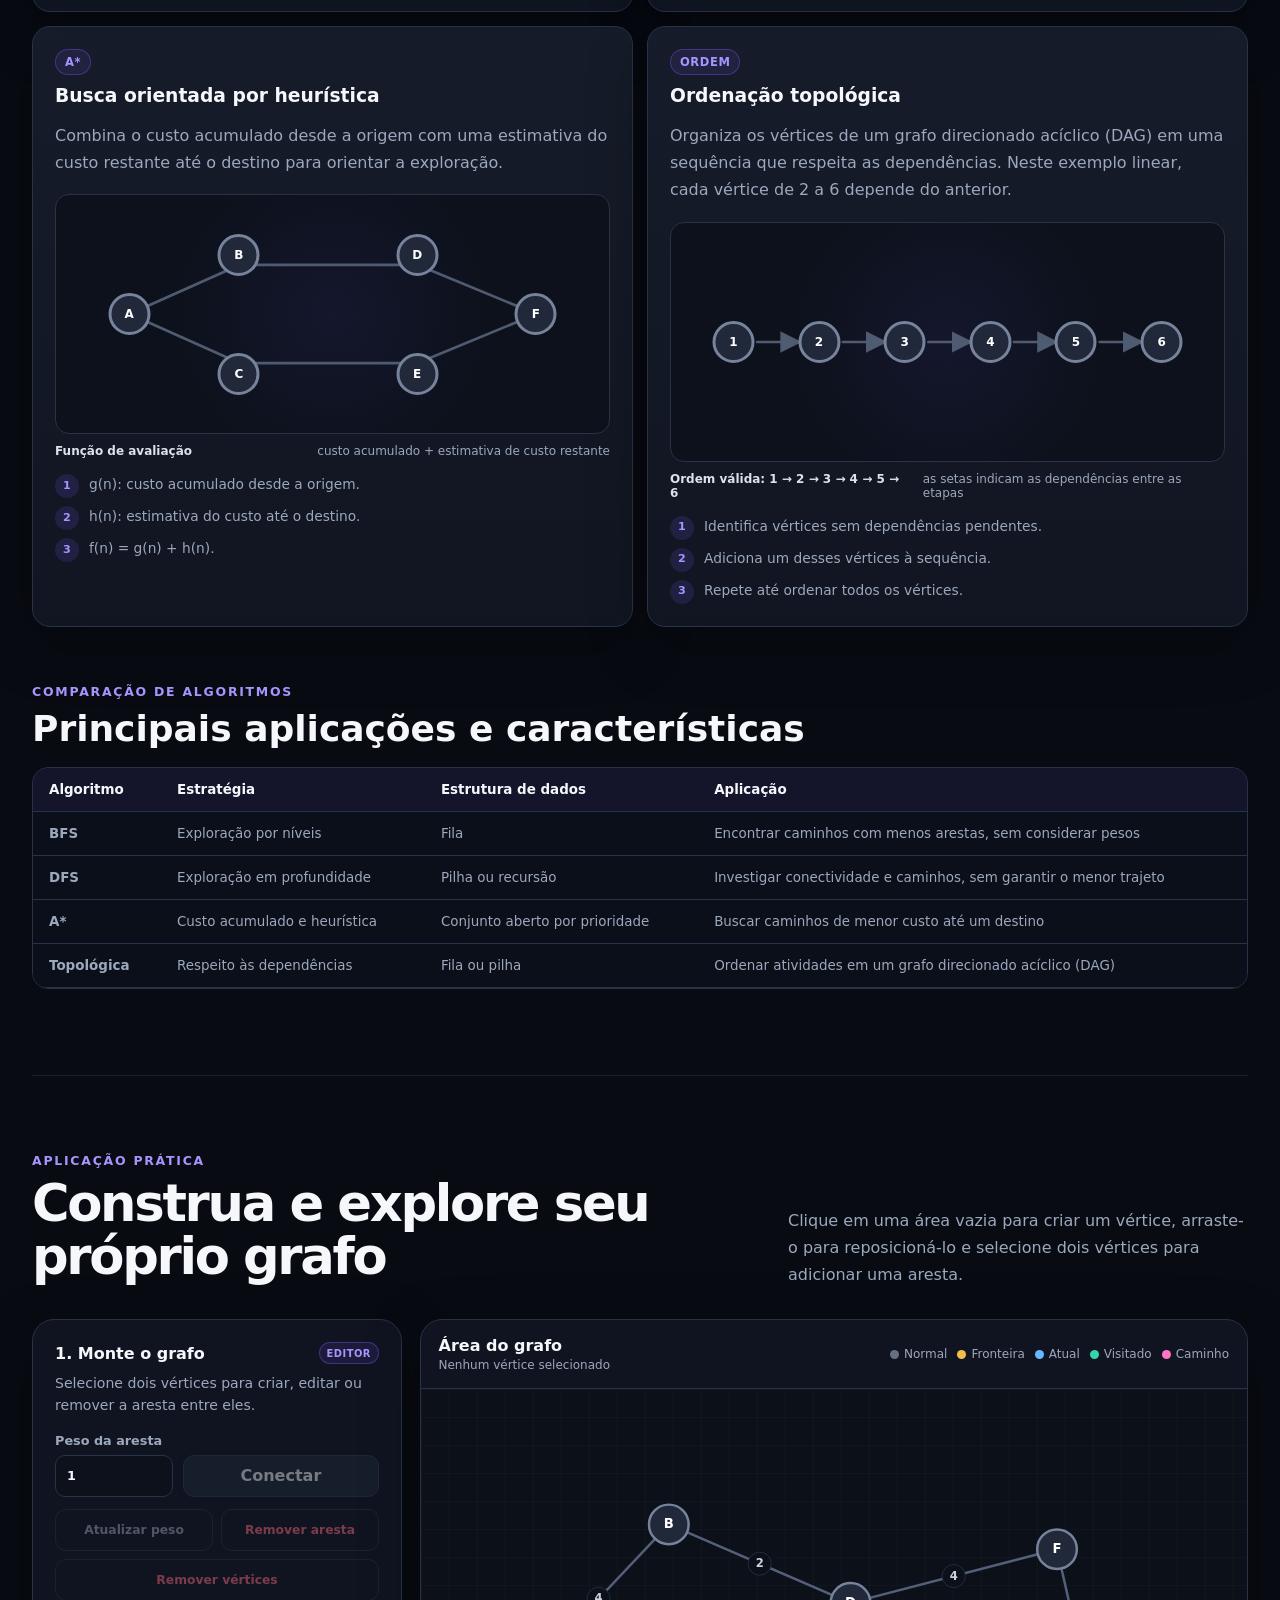
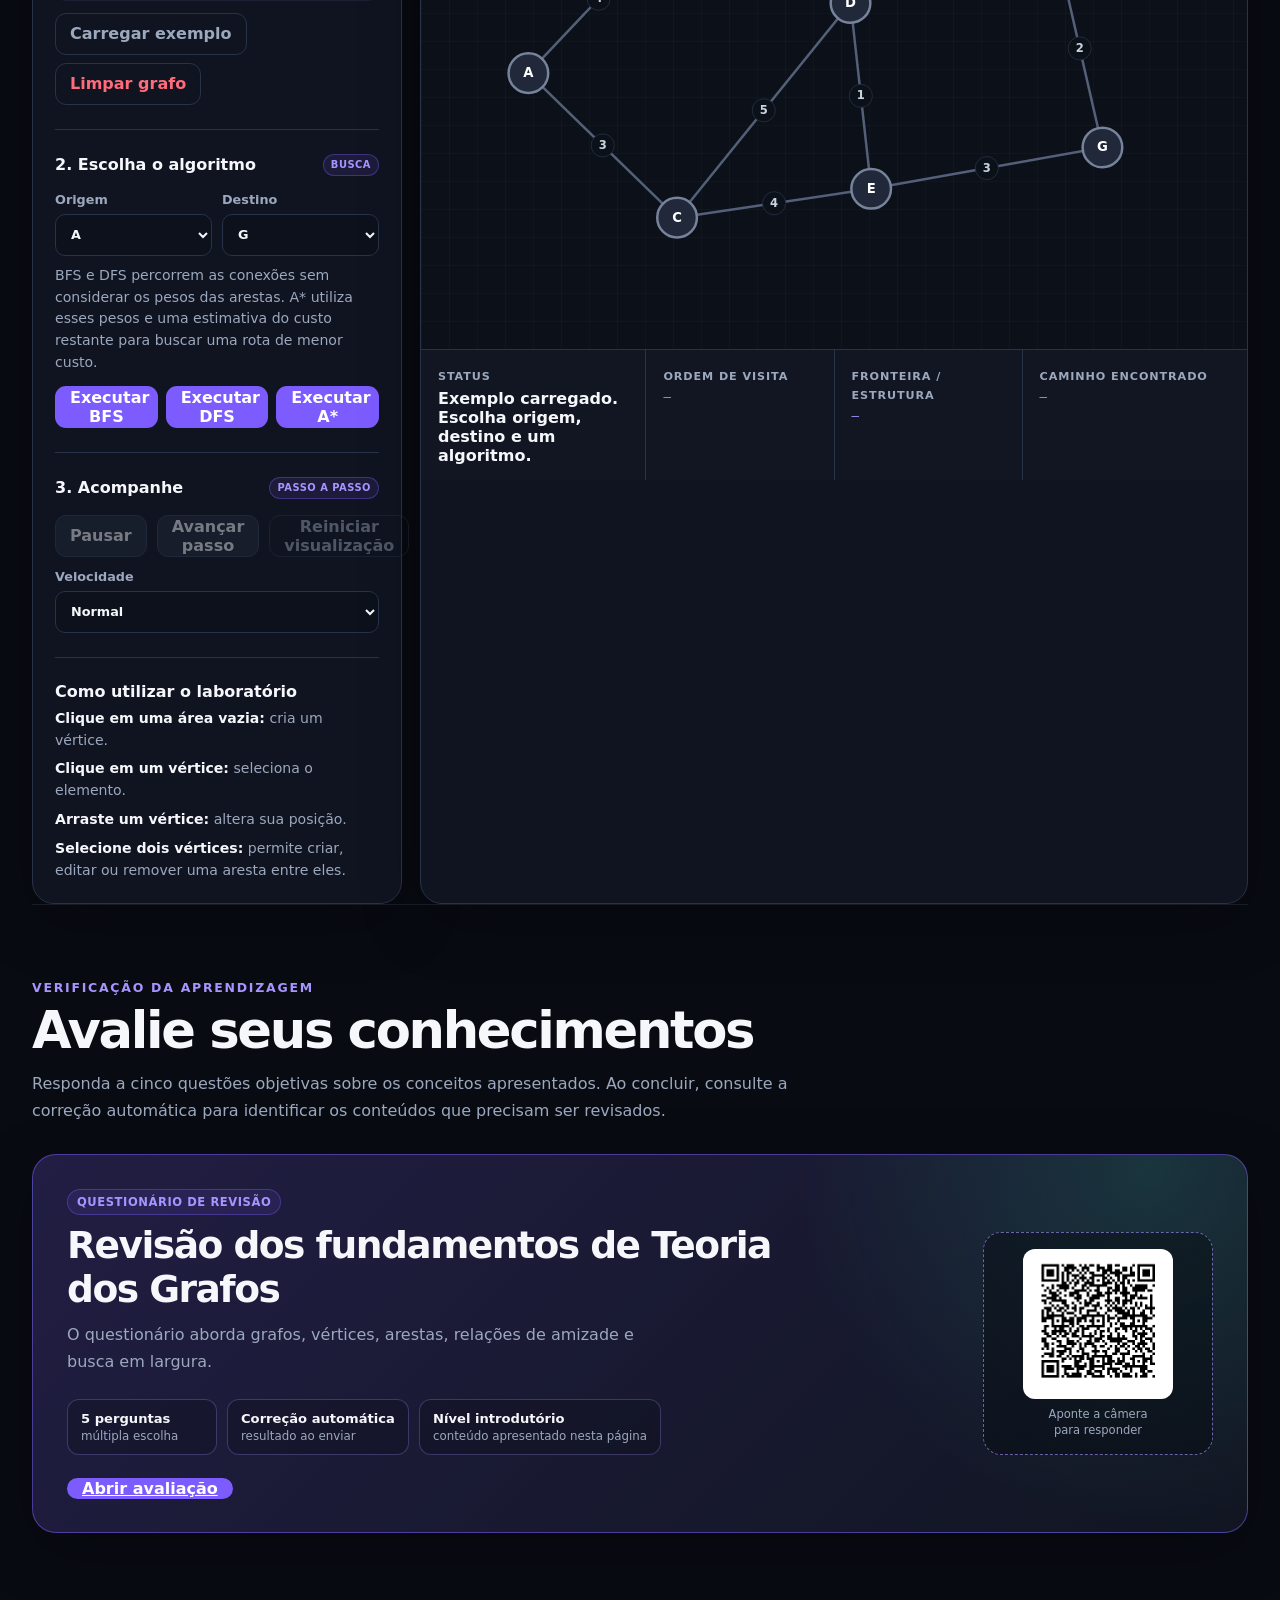
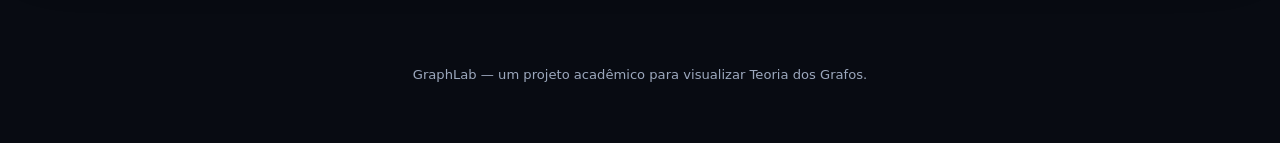
==== commit 7c85311b: "feat(i18n): add locale navigation to root page" ====
--- a/index.html
+++ b/index.html
@@ -5,6 +5,8 @@
   <meta name="viewport" content="width=device-width, initial-scale=1.0" />
   <meta name="description" content="GraphLab: introdução à Teoria dos Grafos com conceitos fundamentais, exemplos visuais, demonstrações de algoritmos e laboratório interativo." />
   <title>GraphLab — Teoria dos Grafos</title>
+  <link rel="alternate" hreflang="pt-BR" href="pt-br/" />
+  <link rel="alternate" hreflang="en-US" href="en-us/" />
   <link rel="stylesheet" href="styles.css" />
   <link rel="stylesheet" href="learning.css" />
   <link rel="stylesheet" href="vocabulary.css" />
@@ -26,6 +28,10 @@
         <a href="#laboratorio">Laboratório</a>
         <a href="#avaliacao">Avaliação</a>
       </div>
+      <div class="language-switch" role="group" aria-label="Idioma do site">
+        <a href="pt-br/" lang="pt-BR" hreflang="pt-BR" aria-current="page">PT-BR</a>
+        <a href="en-us/" lang="en-US" hreflang="en-US">EN-US</a>
+      </div>
     </nav>
 
     <div id="inicio" class="hero-content">
@@ -246,6 +252,7 @@
   </main>
 
   <footer><p>GraphLab — um projeto acadêmico para visualizar Teoria dos Grafos.</p></footer>
+  <script src="i18n.js"></script>
   <script src="script.js"></script>
 </body>
 </html>
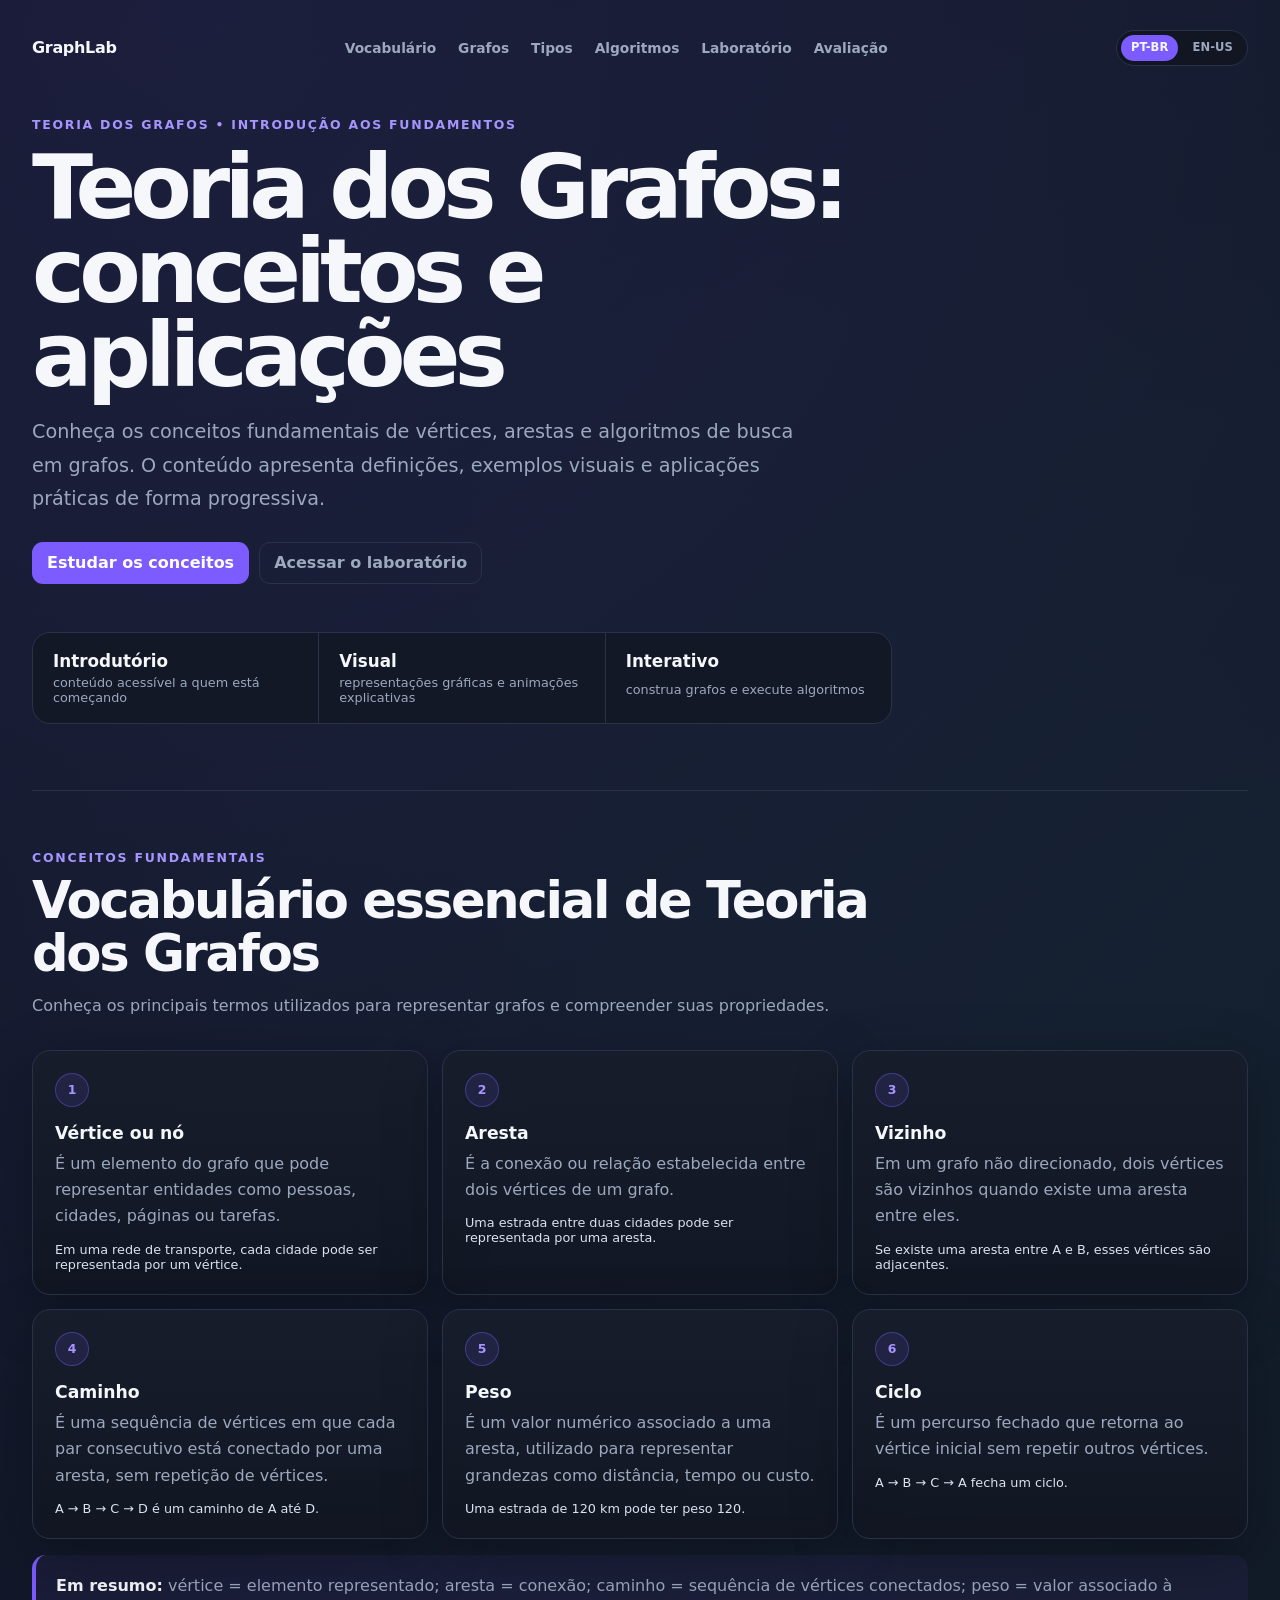
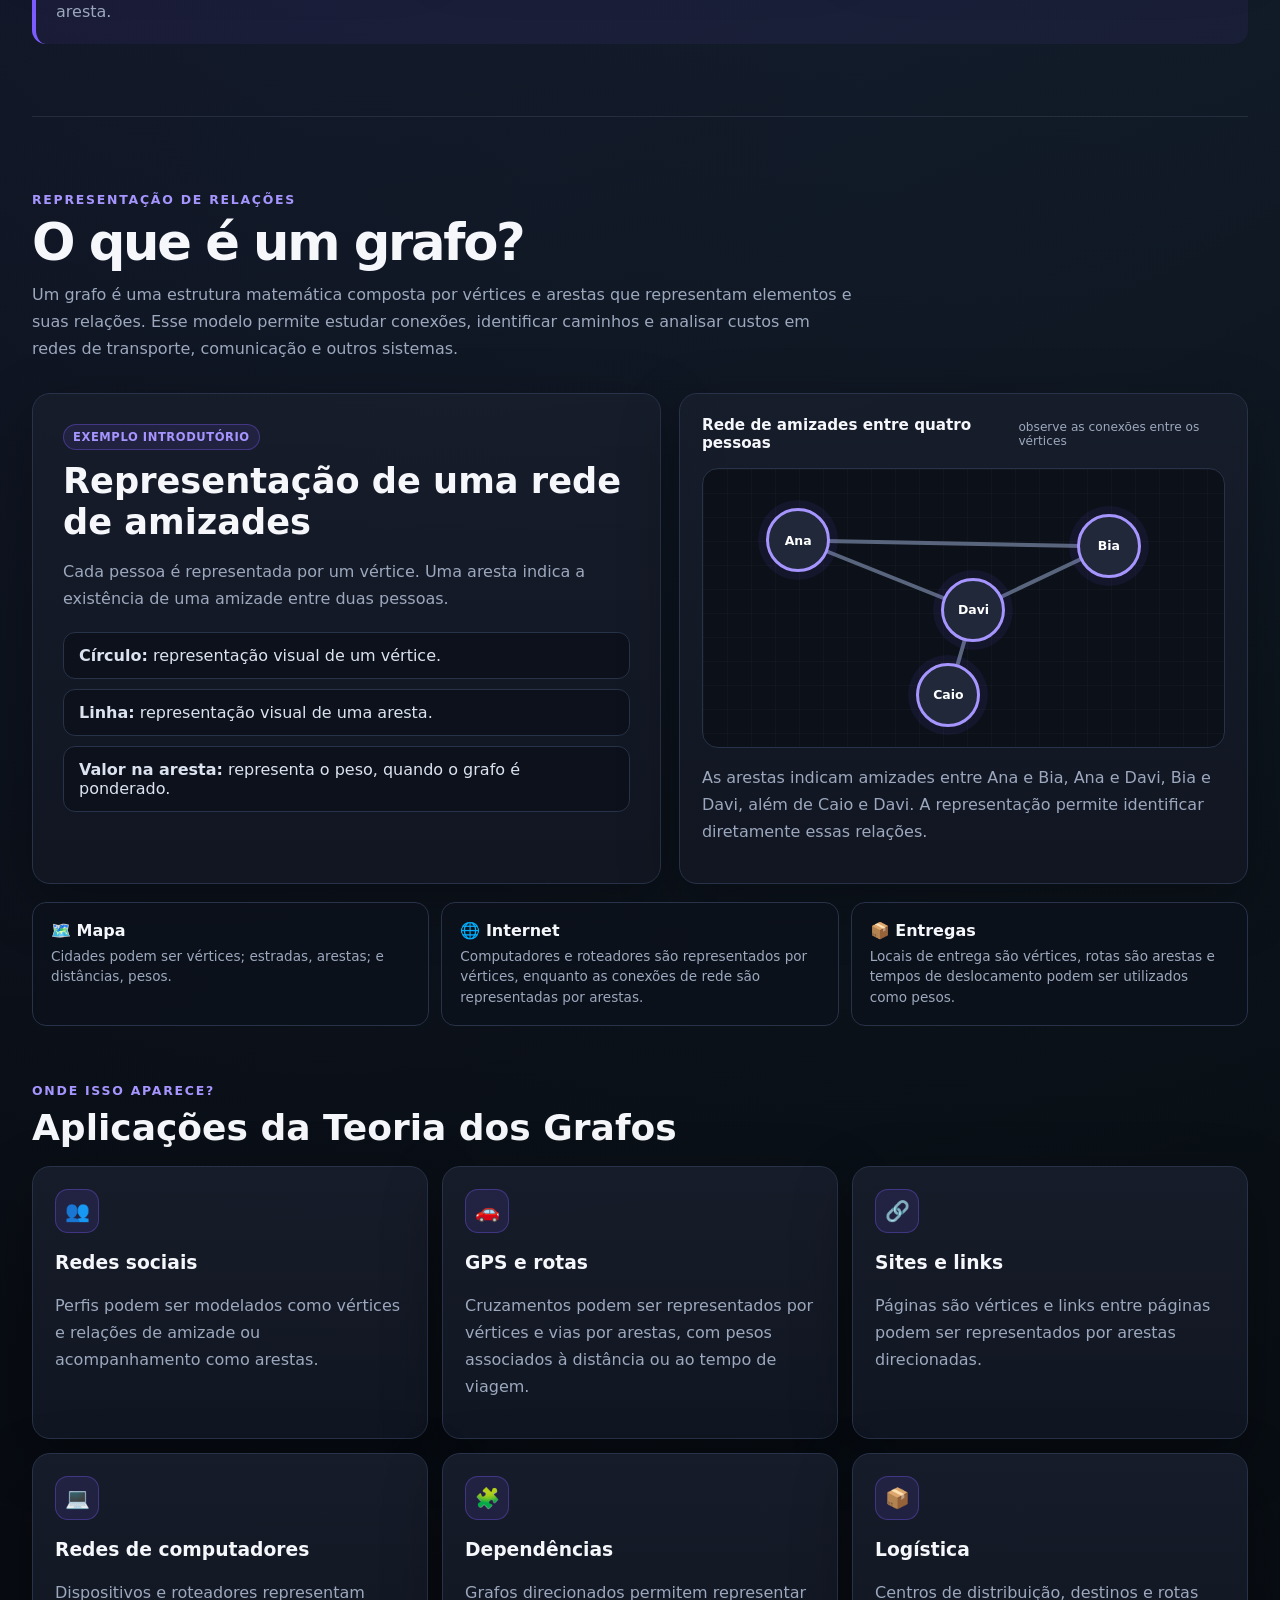
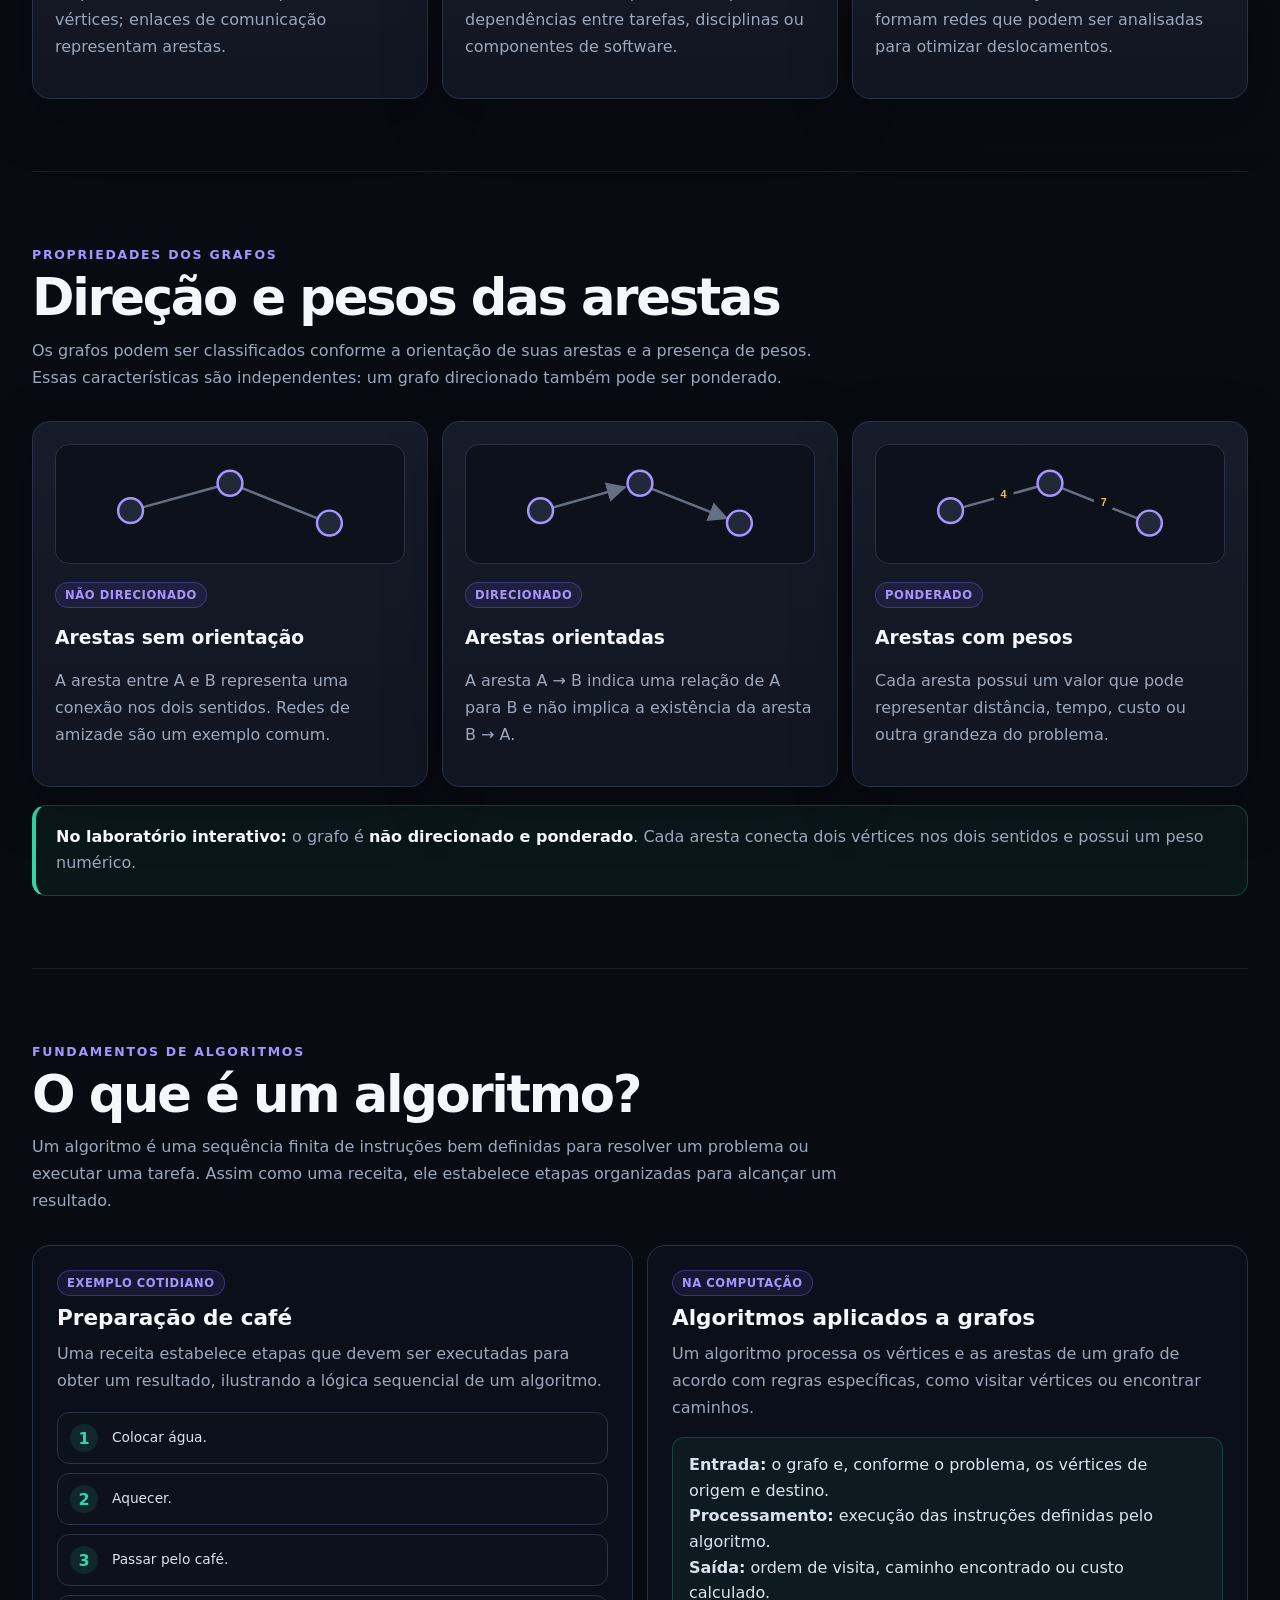
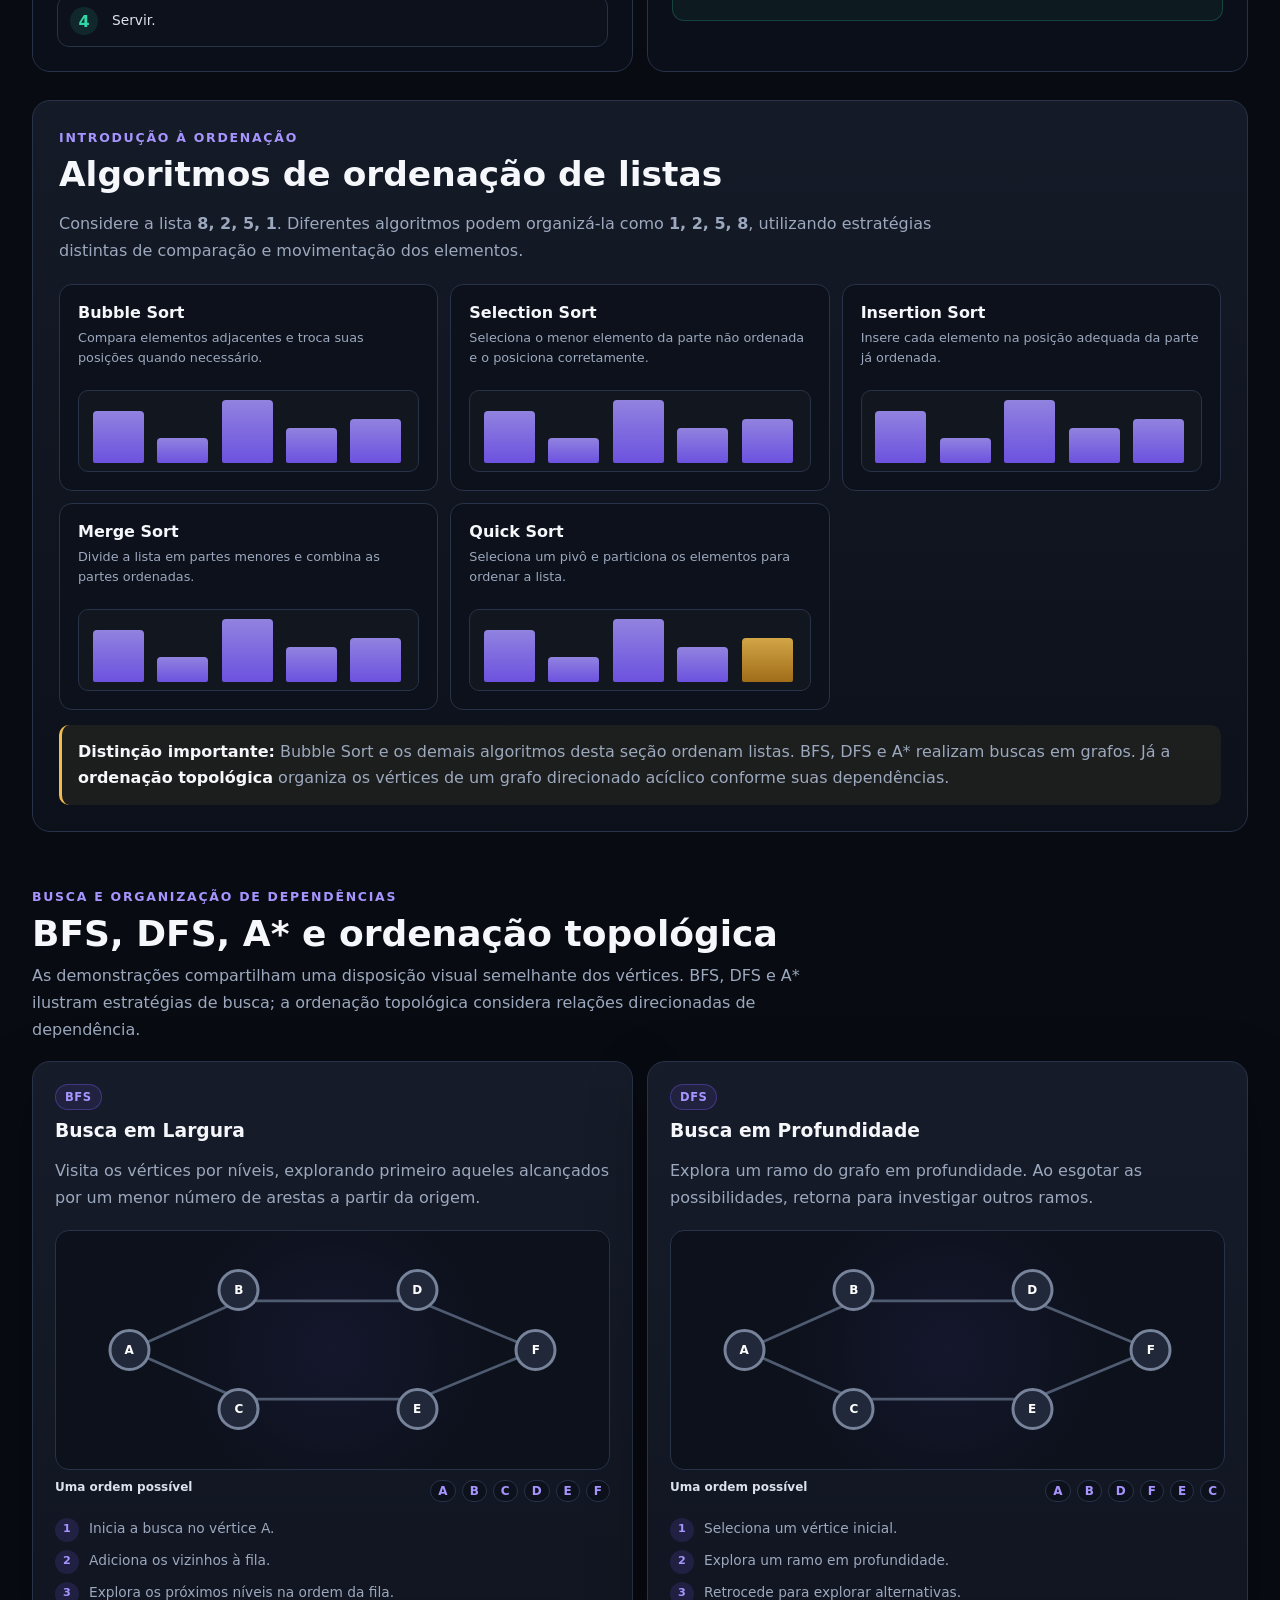
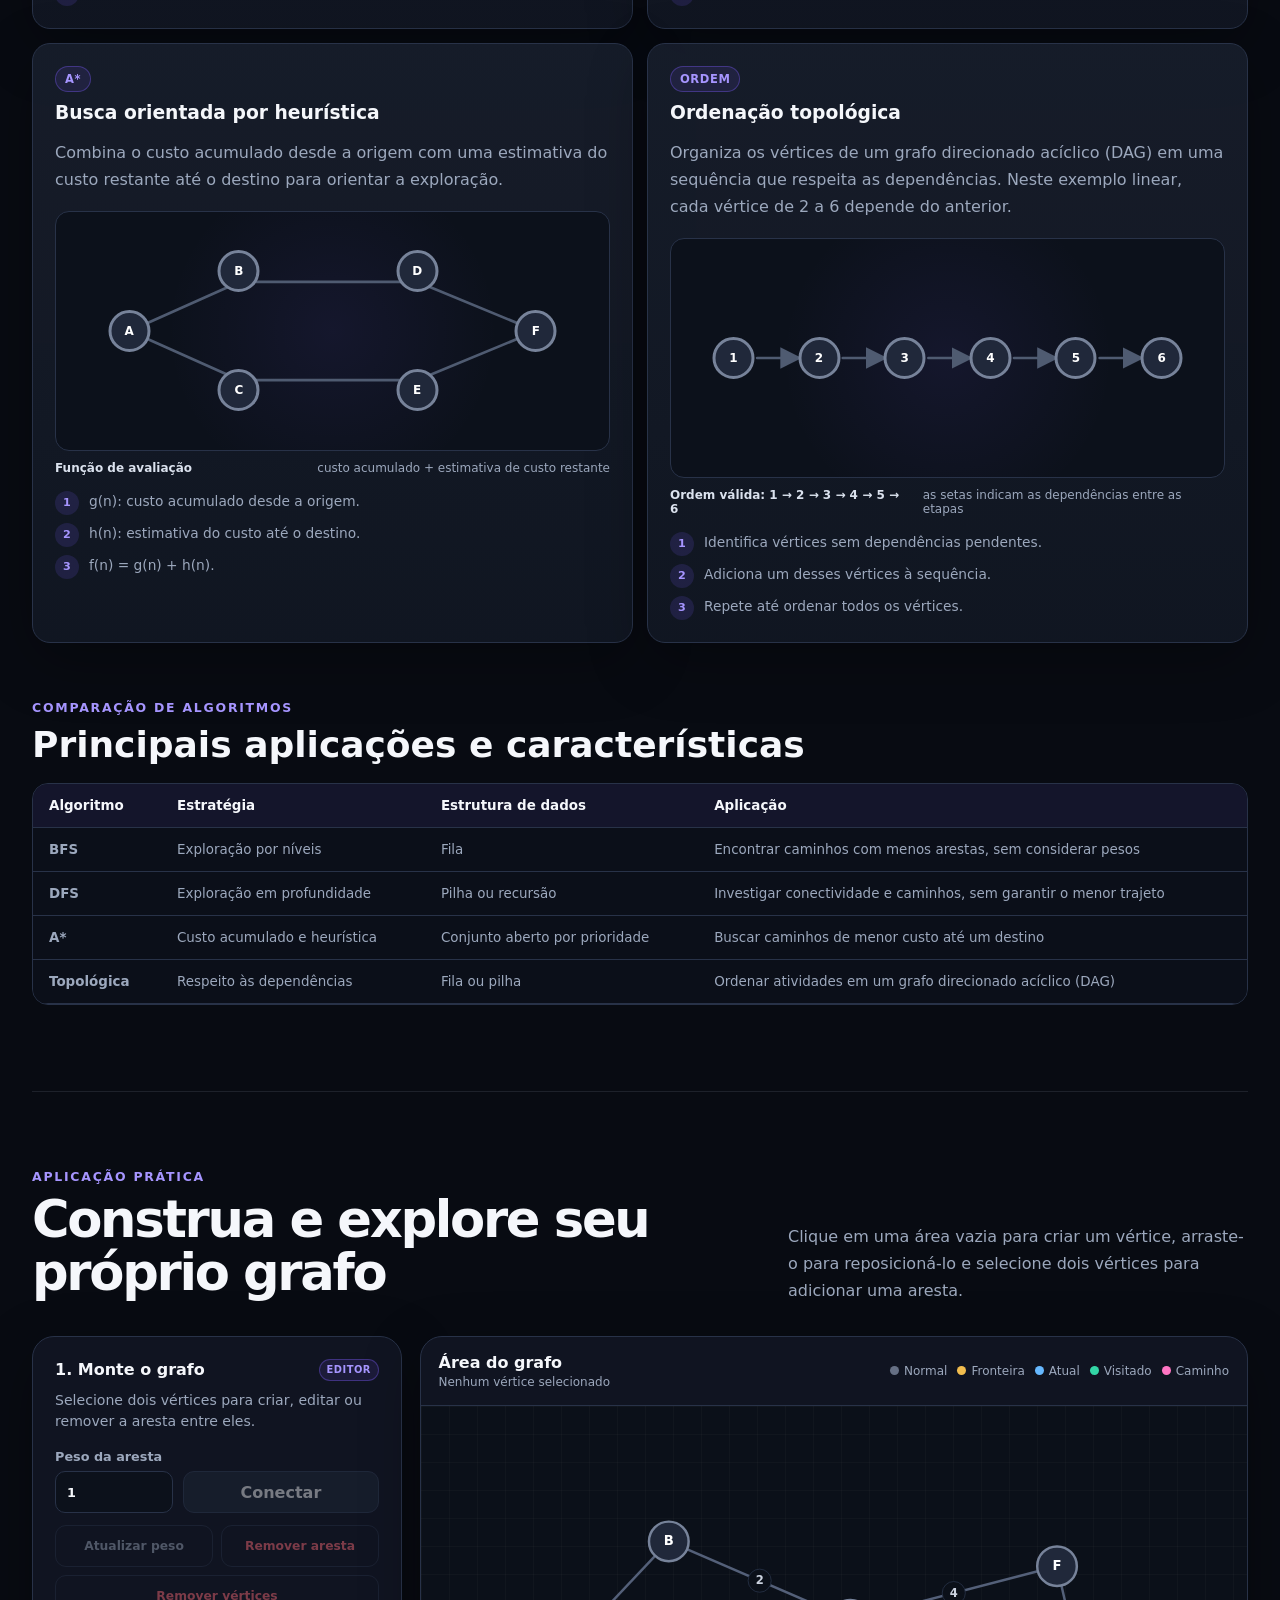
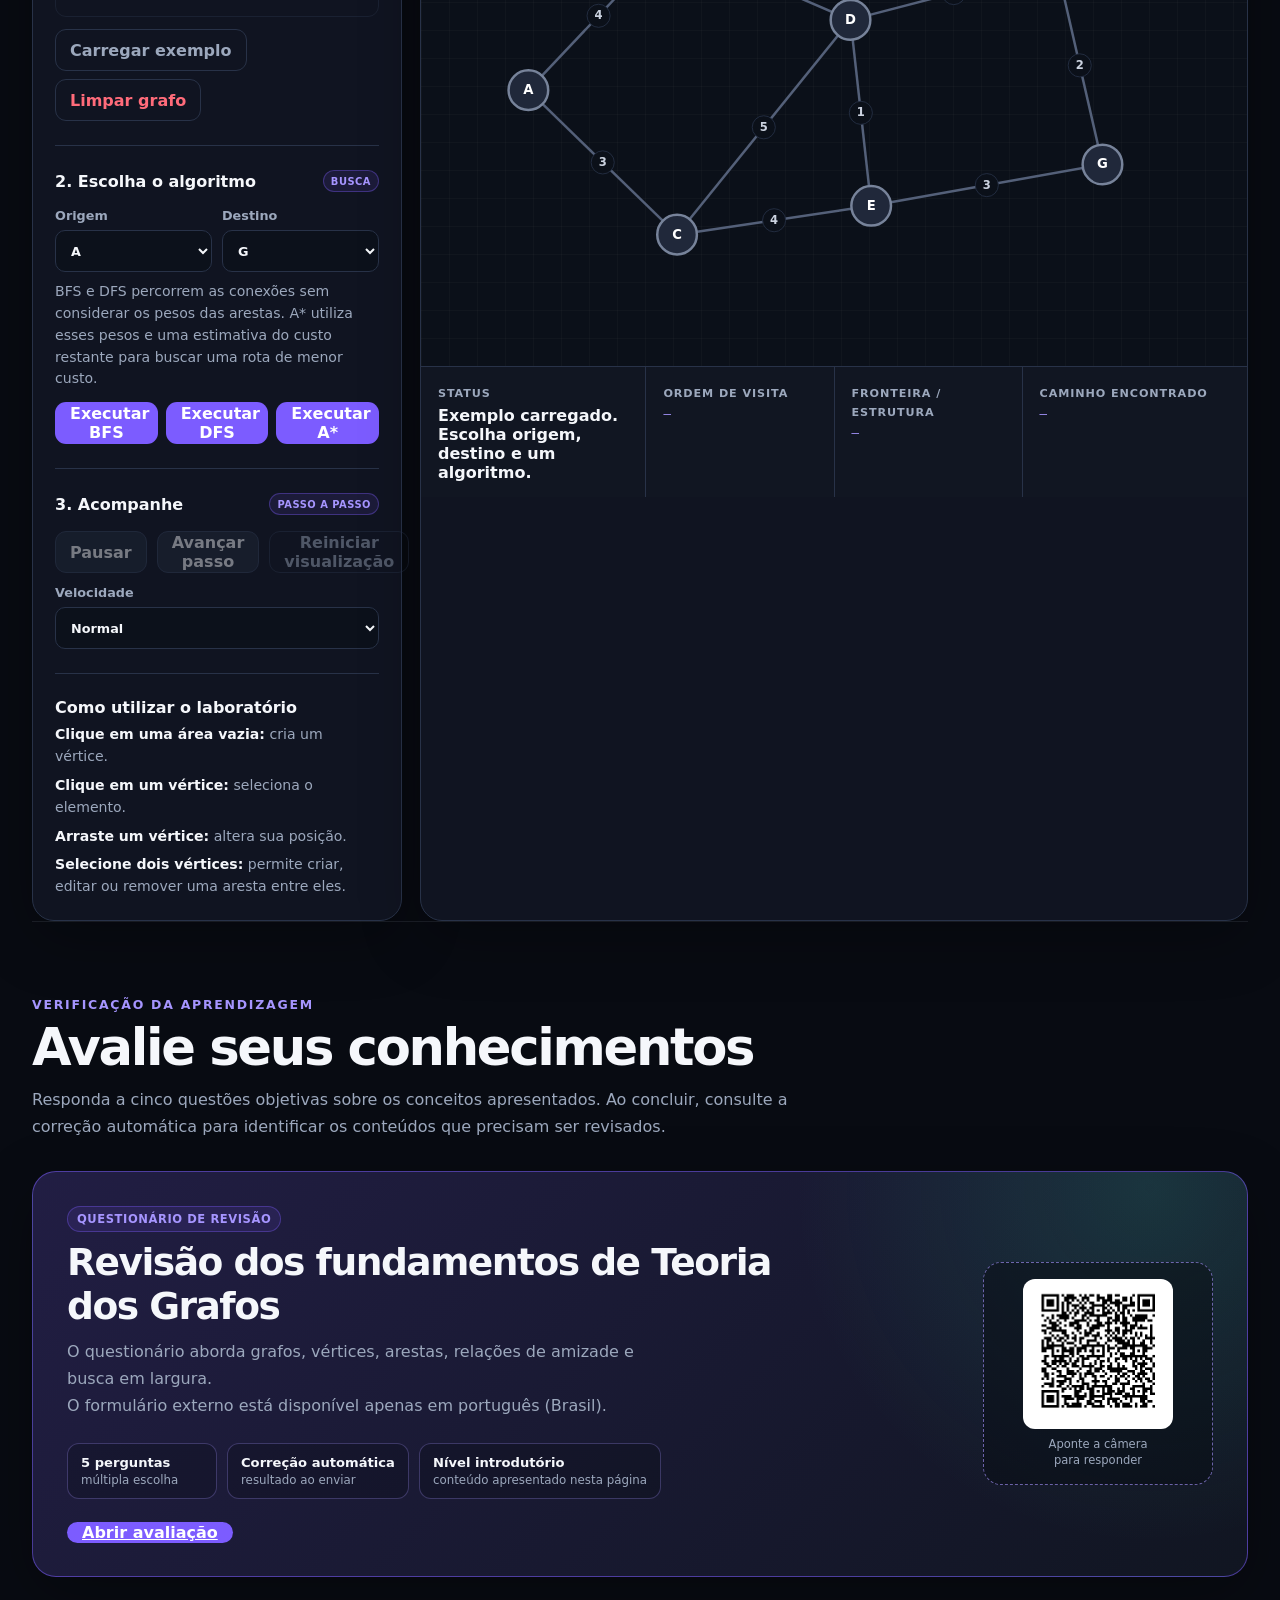
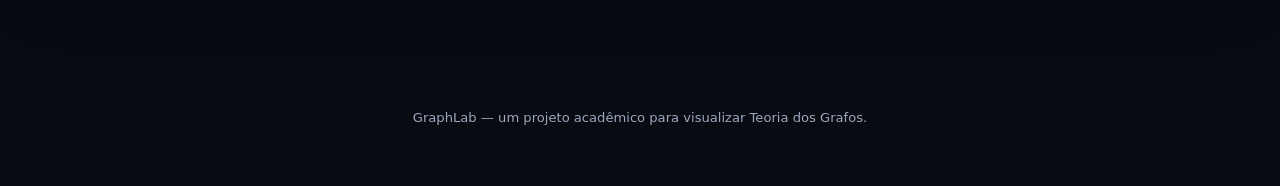
==== commit 6e3b55d7: "docs(i18n): clarify external assessment language in index.html" ====
--- a/index.html
+++ b/index.html
@@ -236,14 +236,15 @@
           <span class="card-kicker">Questionário de revisão</span>
           <h3>Revisão dos fundamentos de Teoria dos Grafos</h3>
           <p>O questionário aborda grafos, vértices, arestas, relações de amizade e busca em largura.</p>
+          <p class="assessment-language-note">O formulário externo está disponível apenas em português (Brasil).</p>
           <ul class="assessment-details" aria-label="Detalhes da avaliação">
             <li><strong>5 perguntas</strong><span>múltipla escolha</span></li>
             <li><strong>Correção automática</strong><span>resultado ao enviar</span></li>
             <li><strong>Nível introdutório</strong><span>conteúdo apresentado nesta página</span></li>
           </ul>
-          <a class="button primary assessment-button" href="https://docs.google.com/forms/d/e/1FAIpQLSdKzO21_4-qKIzz4f32jUMu-4fLdw8ZWQ9qbJLzUZgPyhsYmw/viewform?usp=publish-editor" target="_blank" rel="noopener noreferrer">Abrir avaliação</a>
+          <a class="button primary assessment-button" href="https://docs.google.com/forms/d/e/1FAIpQLSdKzO21_4-qKIzz4f32jUMu-4fLdw8ZWQ9qbJLzUZgPyhsYmw/viewform?usp=publish-editor" target="_blank" rel="noopener noreferrer" hreflang="pt-BR">Abrir avaliação</a>
         </div>
-        <a class="assessment-qr" href="https://docs.google.com/forms/d/e/1FAIpQLSdKzO21_4-qKIzz4f32jUMu-4fLdw8ZWQ9qbJLzUZgPyhsYmw/viewform?usp=publish-editor" target="_blank" rel="noopener noreferrer" aria-label="Abrir avaliação do GraphLab pelo QR Code">
+        <a class="assessment-qr" href="https://docs.google.com/forms/d/e/1FAIpQLSdKzO21_4-qKIzz4f32jUMu-4fLdw8ZWQ9qbJLzUZgPyhsYmw/viewform?usp=publish-editor" target="_blank" rel="noopener noreferrer" hreflang="pt-BR" aria-label="Abrir avaliação do GraphLab pelo QR Code">
           <img src="assets/graphlab-quiz-qr.svg" width="150" height="150" alt="QR Code para abrir a avaliação GraphLab" />
           <small>Aponte a câmera<br />para responder</small>
         </a>
--- a/styles.css
+++ b/styles.css
@@ -93,6 +93,40 @@
   color: var(--text);
 }
 
+
+.language-switch {
+  display: inline-flex;
+  align-items: center;
+  flex-shrink: 0;
+  gap: 4px;
+  padding: 4px;
+  border: 1px solid var(--border);
+  border-radius: 999px;
+  background: var(--surface);
+}
+
+.language-switch a {
+  padding: 7px 10px;
+  border-radius: 999px;
+  color: var(--muted);
+  font-size: 0.72rem;
+  font-weight: 800;
+  letter-spacing: 0.01em;
+  line-height: 1;
+  text-decoration: none;
+  transition: background-color 150ms ease, color 150ms ease;
+}
+
+.language-switch a:hover,
+.language-switch a:focus-visible {
+  color: var(--text);
+}
+
+.language-switch a[aria-current="page"] {
+  color: var(--text);
+  background: var(--primary);
+}
+
 .hero-content {
   max-width: 980px;
 }
